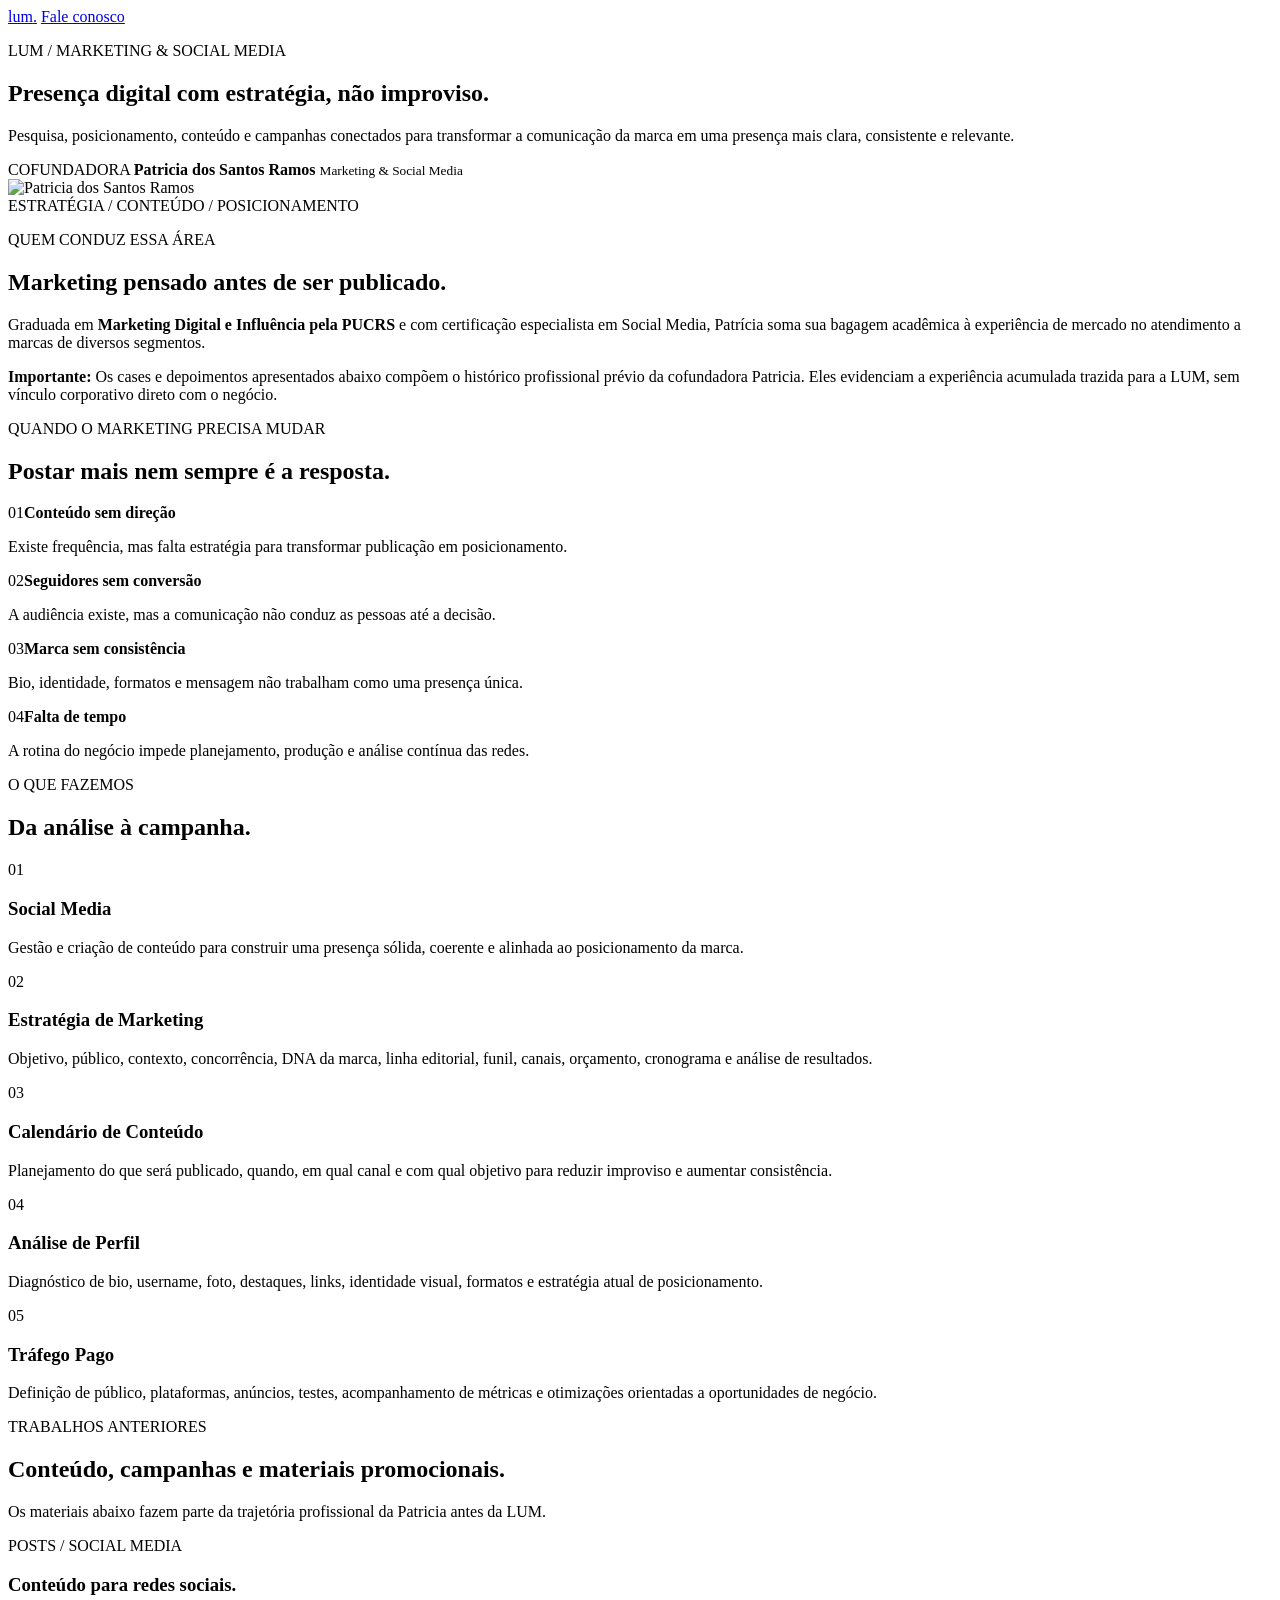
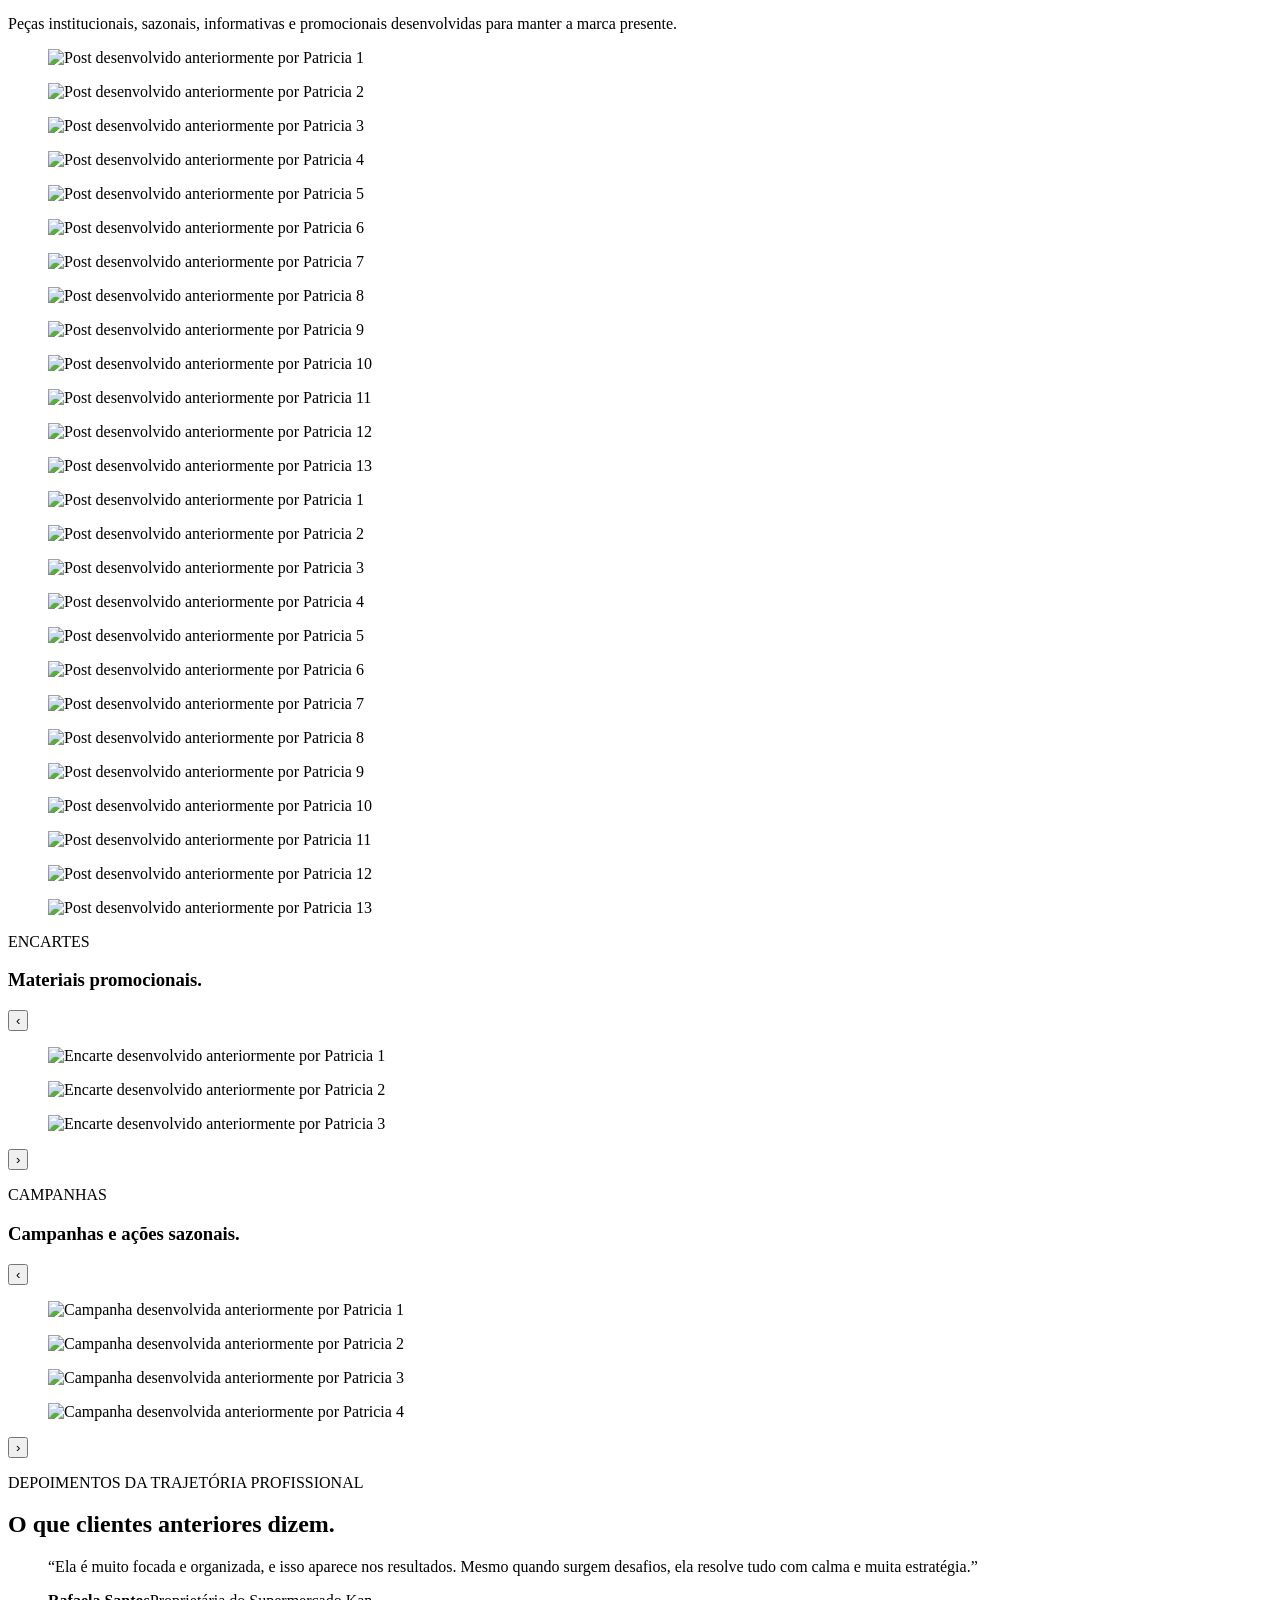
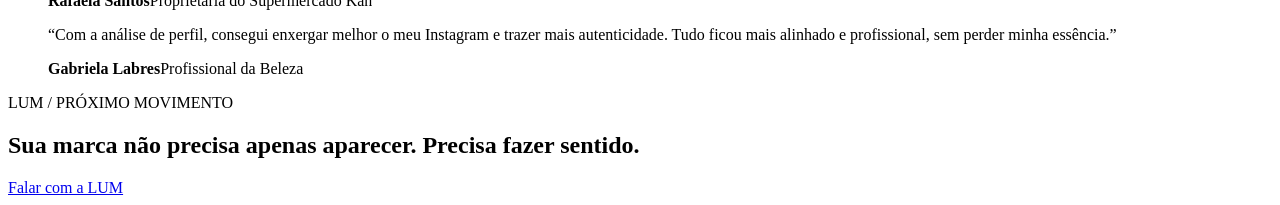
==== marketing.html @ c11dea14 "Add files via upload" ====
<!DOCTYPE html>
<html lang="pt-BR">
<head>
  <meta charset="UTF-8">
  <meta name="viewport" content="width=device-width,initial-scale=1">
  <meta name="description" content="Marketing, Social Media e experiência profissional de Patricia dos Santos Ramos, cofundadora da LUM.">
  <title>LUM — Marketing & Social Media</title>
  <link rel="preconnect" href="https://fonts.googleapis.com">
  <link rel="preconnect" href="https://fonts.gstatic.com" crossorigin>
  <link href="https://fonts.googleapis.com/css2?family=Inter:wght@400;500;600;700;800;900&display=swap" rel="stylesheet">
  <link rel="stylesheet" href="css/style.css">
</head>
<body class="marketing-page">
<header class="site-header">
  <div class="container nav-wrap">
    <a class="brand" href="index.html" aria-label="LUM — Página inicial"><span class="brand-word">lum<span>.</span></span></a>
    
    <a class="btn btn-primary" href="index.html#contato">Fale conosco</a>
  </div>
</header>

<main>
<section class="mkt-hero">
  <div class="container mkt-hero-grid">
    <div class="mkt-hero-copy">
      <p class="eyebrow">LUM / MARKETING & SOCIAL MEDIA</p>
      <h1>Presença digital com <strong>estratégia</strong>, não improviso.</h1>
      <p>Pesquisa, posicionamento, conteúdo e campanhas conectados para transformar a comunicação da marca em uma presença mais clara, consistente e relevante.</p>
      <div class="mkt-person">
        <span>COFUNDADORA</span>
        <strong>Patricia dos Santos Ramos</strong>
        <small>Marketing & Social Media</small>
      </div>
    </div>
    <div class="mkt-hero-photo">
      <img src="assets/team/patricia-profile.jpg" alt="Patricia dos Santos Ramos" loading="eager" fetchpriority="high">
      <div class="mkt-photo-note">ESTRATÉGIA / CONTEÚDO / POSICIONAMENTO</div>
    </div>
  </div>
</section>

<section class="mkt-intro" id="experiencia">
  <div class="container mkt-intro-grid">
    <div>
      <p class="eyebrow">QUEM CONDUZ ESSA ÁREA</p>
      <h2>Marketing pensado antes de ser publicado.</h2>
    </div>
    <div class="mkt-intro-text">
      <p>Graduada em <strong>Marketing Digital e Influência pela PUCRS</strong> e com certificação especialista em Social Media, Patrícia soma sua bagagem acadêmica à experiência de mercado no atendimento a marcas de diversos segmentos.</p>
      <p class="history-note"><strong>Importante:</strong> Os cases e depoimentos apresentados abaixo compõem o histórico profissional prévio da cofundadora Patricia. Eles evidenciam a experiência acumulada trazida para a LUM, sem vínculo corporativo direto com o negócio.</p>
    </div>
  </div>
</section>

<section class="mkt-problems">
  <div class="container">
    <p class="eyebrow">QUANDO O MARKETING PRECISA MUDAR</p>
    <h2>Postar mais nem sempre é a resposta.</h2>
    <div class="problem-grid">
      <article><span>01</span><strong>Conteúdo sem direção</strong><p>Existe frequência, mas falta estratégia para transformar publicação em posicionamento.</p></article>
      <article><span>02</span><strong>Seguidores sem conversão</strong><p>A audiência existe, mas a comunicação não conduz as pessoas até a decisão.</p></article>
      <article><span>03</span><strong>Marca sem consistência</strong><p>Bio, identidade, formatos e mensagem não trabalham como uma presença única.</p></article>
      <article><span>04</span><strong>Falta de tempo</strong><p>A rotina do negócio impede planejamento, produção e análise contínua das redes.</p></article>
    </div>
  </div>
</section>

<section class="mkt-services" id="servicos-marketing">
  <div class="container">
    <div class="mkt-section-title">
      <p class="eyebrow">O QUE FAZEMOS</p>
      <h2>Da análise à campanha.</h2>
    </div>
    <div class="mkt-service-list">
      <article><span>01</span><h3>Social Media</h3><p>Gestão e criação de conteúdo para construir uma presença sólida, coerente e alinhada ao posicionamento da marca.</p></article>
      <article><span>02</span><h3>Estratégia de Marketing</h3><p>Objetivo, público, contexto, concorrência, DNA da marca, linha editorial, funil, canais, orçamento, cronograma e análise de resultados.</p></article>
      <article><span>03</span><h3>Calendário de Conteúdo</h3><p>Planejamento do que será publicado, quando, em qual canal e com qual objetivo para reduzir improviso e aumentar consistência.</p></article>
      <article><span>04</span><h3>Análise de Perfil</h3><p>Diagnóstico de bio, username, foto, destaques, links, identidade visual, formatos e estratégia atual de posicionamento.</p></article>
      <article><span>05</span><h3>Tráfego Pago</h3><p>Definição de público, plataformas, anúncios, testes, acompanhamento de métricas e otimizações orientadas a oportunidades de negócio.</p></article>
    </div>
  </div>
</section>




<section class="mkt-work mkt-work-repaired" id="projetos">
  <div class="container">
    <div class="mkt-section-title">
      <p class="eyebrow">TRABALHOS ANTERIORES</p>
      <h2>Conteúdo, campanhas e materiais promocionais.</h2>
      <p class="mkt-work-note">Os materiais abaixo fazem parte da trajetória profissional da Patricia antes da LUM.</p>
    </div>

    <div class="portfolio-showcase">
      <div class="portfolio-showcase-copy repaired-copy">
        <div>
          <p class="eyebrow">POSTS / SOCIAL MEDIA</p>
          <h3>Conteúdo para redes sociais.</h3>
        </div>
        <p>Peças institucionais, sazonais, informativas e promocionais desenvolvidas para manter a marca presente.</p>
      </div>
      <div class="auto-marquee">
        <div class="auto-marquee-track">
          <figure class="portfolio-slide post-slide"><img src="assets/portfolio-patricia/post-01.jpeg" alt="Post desenvolvido anteriormente por Patricia 1" loading="eager" decoding="async"></figure>
<figure class="portfolio-slide post-slide"><img src="assets/portfolio-patricia/post-02.jpeg" alt="Post desenvolvido anteriormente por Patricia 2" loading="eager" decoding="async"></figure>
<figure class="portfolio-slide post-slide"><img src="assets/portfolio-patricia/post-03.jpeg" alt="Post desenvolvido anteriormente por Patricia 3" loading="eager" decoding="async"></figure>
<figure class="portfolio-slide post-slide"><img src="assets/portfolio-patricia/post-04.jpeg" alt="Post desenvolvido anteriormente por Patricia 4" loading="eager" decoding="async"></figure>
<figure class="portfolio-slide post-slide"><img src="assets/portfolio-patricia/post-05.jpeg" alt="Post desenvolvido anteriormente por Patricia 5" loading="eager" decoding="async"></figure>
<figure class="portfolio-slide post-slide"><img src="assets/portfolio-patricia/post-06.jpeg" alt="Post desenvolvido anteriormente por Patricia 6" loading="eager" decoding="async"></figure>
<figure class="portfolio-slide post-slide"><img src="assets/portfolio-patricia/post-07.jpeg" alt="Post desenvolvido anteriormente por Patricia 7" loading="eager" decoding="async"></figure>
<figure class="portfolio-slide post-slide"><img src="assets/portfolio-patricia/post-08.jpeg" alt="Post desenvolvido anteriormente por Patricia 8" loading="eager" decoding="async"></figure>
<figure class="portfolio-slide post-slide"><img src="assets/portfolio-patricia/post-09.jpeg" alt="Post desenvolvido anteriormente por Patricia 9" loading="eager" decoding="async"></figure>
<figure class="portfolio-slide post-slide"><img src="assets/portfolio-patricia/post-10.jpeg" alt="Post desenvolvido anteriormente por Patricia 10" loading="eager" decoding="async"></figure>
<figure class="portfolio-slide post-slide"><img src="assets/portfolio-patricia/post-11.jpeg" alt="Post desenvolvido anteriormente por Patricia 11" loading="eager" decoding="async"></figure>
<figure class="portfolio-slide post-slide"><img src="assets/portfolio-patricia/post-12.jpeg" alt="Post desenvolvido anteriormente por Patricia 12" loading="eager" decoding="async"></figure>
<figure class="portfolio-slide post-slide"><img src="assets/portfolio-patricia/post-13.jpeg" alt="Post desenvolvido anteriormente por Patricia 13" loading="eager" decoding="async"></figure>
          <figure class="portfolio-slide post-slide"><img src="assets/portfolio-patricia/post-01.jpeg" alt="Post desenvolvido anteriormente por Patricia 1" loading="eager" decoding="async"></figure>
<figure class="portfolio-slide post-slide"><img src="assets/portfolio-patricia/post-02.jpeg" alt="Post desenvolvido anteriormente por Patricia 2" loading="eager" decoding="async"></figure>
<figure class="portfolio-slide post-slide"><img src="assets/portfolio-patricia/post-03.jpeg" alt="Post desenvolvido anteriormente por Patricia 3" loading="eager" decoding="async"></figure>
<figure class="portfolio-slide post-slide"><img src="assets/portfolio-patricia/post-04.jpeg" alt="Post desenvolvido anteriormente por Patricia 4" loading="eager" decoding="async"></figure>
<figure class="portfolio-slide post-slide"><img src="assets/portfolio-patricia/post-05.jpeg" alt="Post desenvolvido anteriormente por Patricia 5" loading="eager" decoding="async"></figure>
<figure class="portfolio-slide post-slide"><img src="assets/portfolio-patricia/post-06.jpeg" alt="Post desenvolvido anteriormente por Patricia 6" loading="eager" decoding="async"></figure>
<figure class="portfolio-slide post-slide"><img src="assets/portfolio-patricia/post-07.jpeg" alt="Post desenvolvido anteriormente por Patricia 7" loading="eager" decoding="async"></figure>
<figure class="portfolio-slide post-slide"><img src="assets/portfolio-patricia/post-08.jpeg" alt="Post desenvolvido anteriormente por Patricia 8" loading="eager" decoding="async"></figure>
<figure class="portfolio-slide post-slide"><img src="assets/portfolio-patricia/post-09.jpeg" alt="Post desenvolvido anteriormente por Patricia 9" loading="eager" decoding="async"></figure>
<figure class="portfolio-slide post-slide"><img src="assets/portfolio-patricia/post-10.jpeg" alt="Post desenvolvido anteriormente por Patricia 10" loading="eager" decoding="async"></figure>
<figure class="portfolio-slide post-slide"><img src="assets/portfolio-patricia/post-11.jpeg" alt="Post desenvolvido anteriormente por Patricia 11" loading="eager" decoding="async"></figure>
<figure class="portfolio-slide post-slide"><img src="assets/portfolio-patricia/post-12.jpeg" alt="Post desenvolvido anteriormente por Patricia 12" loading="eager" decoding="async"></figure>
<figure class="portfolio-slide post-slide"><img src="assets/portfolio-patricia/post-13.jpeg" alt="Post desenvolvido anteriormente por Patricia 13" loading="eager" decoding="async"></figure>
        </div>
      </div>
    </div>

    <div class="portfolio-showcase">
      <div class="portfolio-showcase-copy repaired-copy">
        <div>
          <p class="eyebrow">ENCARTES</p>
          <h3>Materiais promocionais.</h3>
        </div>
        
      </div>
      <div class="portfolio-gallery repaired-gallery" data-gallery data-autoplay="5200">
        <button class="gallery-arrow gallery-prev" aria-label="Encarte anterior">‹</button>
        <div class="gallery-viewport"><div class="gallery-track"><figure class="portfolio-slide encarte-slide"><img src="assets/portfolio-patricia/encarte-01.jpeg" alt="Encarte desenvolvido anteriormente por Patricia 1" loading="lazy"></figure>
<figure class="portfolio-slide encarte-slide"><img src="assets/portfolio-patricia/encarte-02.jpeg" alt="Encarte desenvolvido anteriormente por Patricia 2" loading="lazy"></figure>
<figure class="portfolio-slide encarte-slide"><img src="assets/portfolio-patricia/encarte-03.jpeg" alt="Encarte desenvolvido anteriormente por Patricia 3" loading="lazy"></figure></div></div>
        <button class="gallery-arrow gallery-next" aria-label="Próximo encarte">›</button>
        <div class="gallery-dots" aria-hidden="true"></div>
      </div>
    </div>

    <div class="portfolio-showcase">
      <div class="portfolio-showcase-copy repaired-copy">
        <div>
          <p class="eyebrow">CAMPANHAS</p>
          <h3>Campanhas e ações sazonais.</h3>
        </div>
        
      </div>
      <div class="portfolio-gallery repaired-gallery" data-gallery data-autoplay="4700">
        <button class="gallery-arrow gallery-prev" aria-label="Campanha anterior">‹</button>
        <div class="gallery-viewport"><div class="gallery-track"><figure class="portfolio-slide campaign-slide"><img src="assets/portfolio-patricia/campanha-01.jpeg" alt="Campanha desenvolvida anteriormente por Patricia 1" loading="lazy"></figure>
<figure class="portfolio-slide campaign-slide"><img src="assets/portfolio-patricia/campanha-02.jpeg" alt="Campanha desenvolvida anteriormente por Patricia 2" loading="lazy"></figure>
<figure class="portfolio-slide campaign-slide"><img src="assets/portfolio-patricia/campanha-03.jpeg" alt="Campanha desenvolvida anteriormente por Patricia 3" loading="lazy"></figure>
<figure class="portfolio-slide campaign-slide"><img src="assets/portfolio-patricia/campanha-04.jpeg" alt="Campanha desenvolvida anteriormente por Patricia 4" loading="lazy"></figure></div></div>
        <button class="gallery-arrow gallery-next" aria-label="Próxima campanha">›</button>
        <div class="gallery-dots" aria-hidden="true"></div>
      </div>
    </div>
  </div>
</section>


<section class="mkt-testimonials">
  <div class="container">
    <p class="eyebrow">DEPOIMENTOS DA TRAJETÓRIA PROFISSIONAL</p>
    <h2>O que clientes anteriores dizem.</h2>
    <div class="testimonial-grid">
      <blockquote>
        <p>“Ela é muito focada e organizada, e isso aparece nos resultados. Mesmo quando surgem desafios, ela resolve tudo com calma e muita estratégia.”</p>
        <footer><strong>Rafaela Santos</strong><span>Proprietária do Supermercado Kan</span></footer>
      </blockquote>
      <blockquote>
        <p>“Com a análise de perfil, consegui enxergar melhor o meu Instagram e trazer mais autenticidade. Tudo ficou mais alinhado e profissional, sem perder minha essência.”</p>
        <footer><strong>Gabriela Labres</strong><span>Profissional da Beleza</span></footer>
      </blockquote>
    </div>
  </div>
</section>

<section class="mkt-cta">
  <div class="container">
    <p class="eyebrow">LUM / PRÓXIMO MOVIMENTO</p>
    <h2>Sua marca não precisa apenas aparecer. Precisa fazer sentido.</h2>
    <a class="btn btn-primary" href="index.html#contato">Falar com a LUM</a>
  </div>
</section>
</main>
  <script src="js/main.js"></script>
</body>
</html>
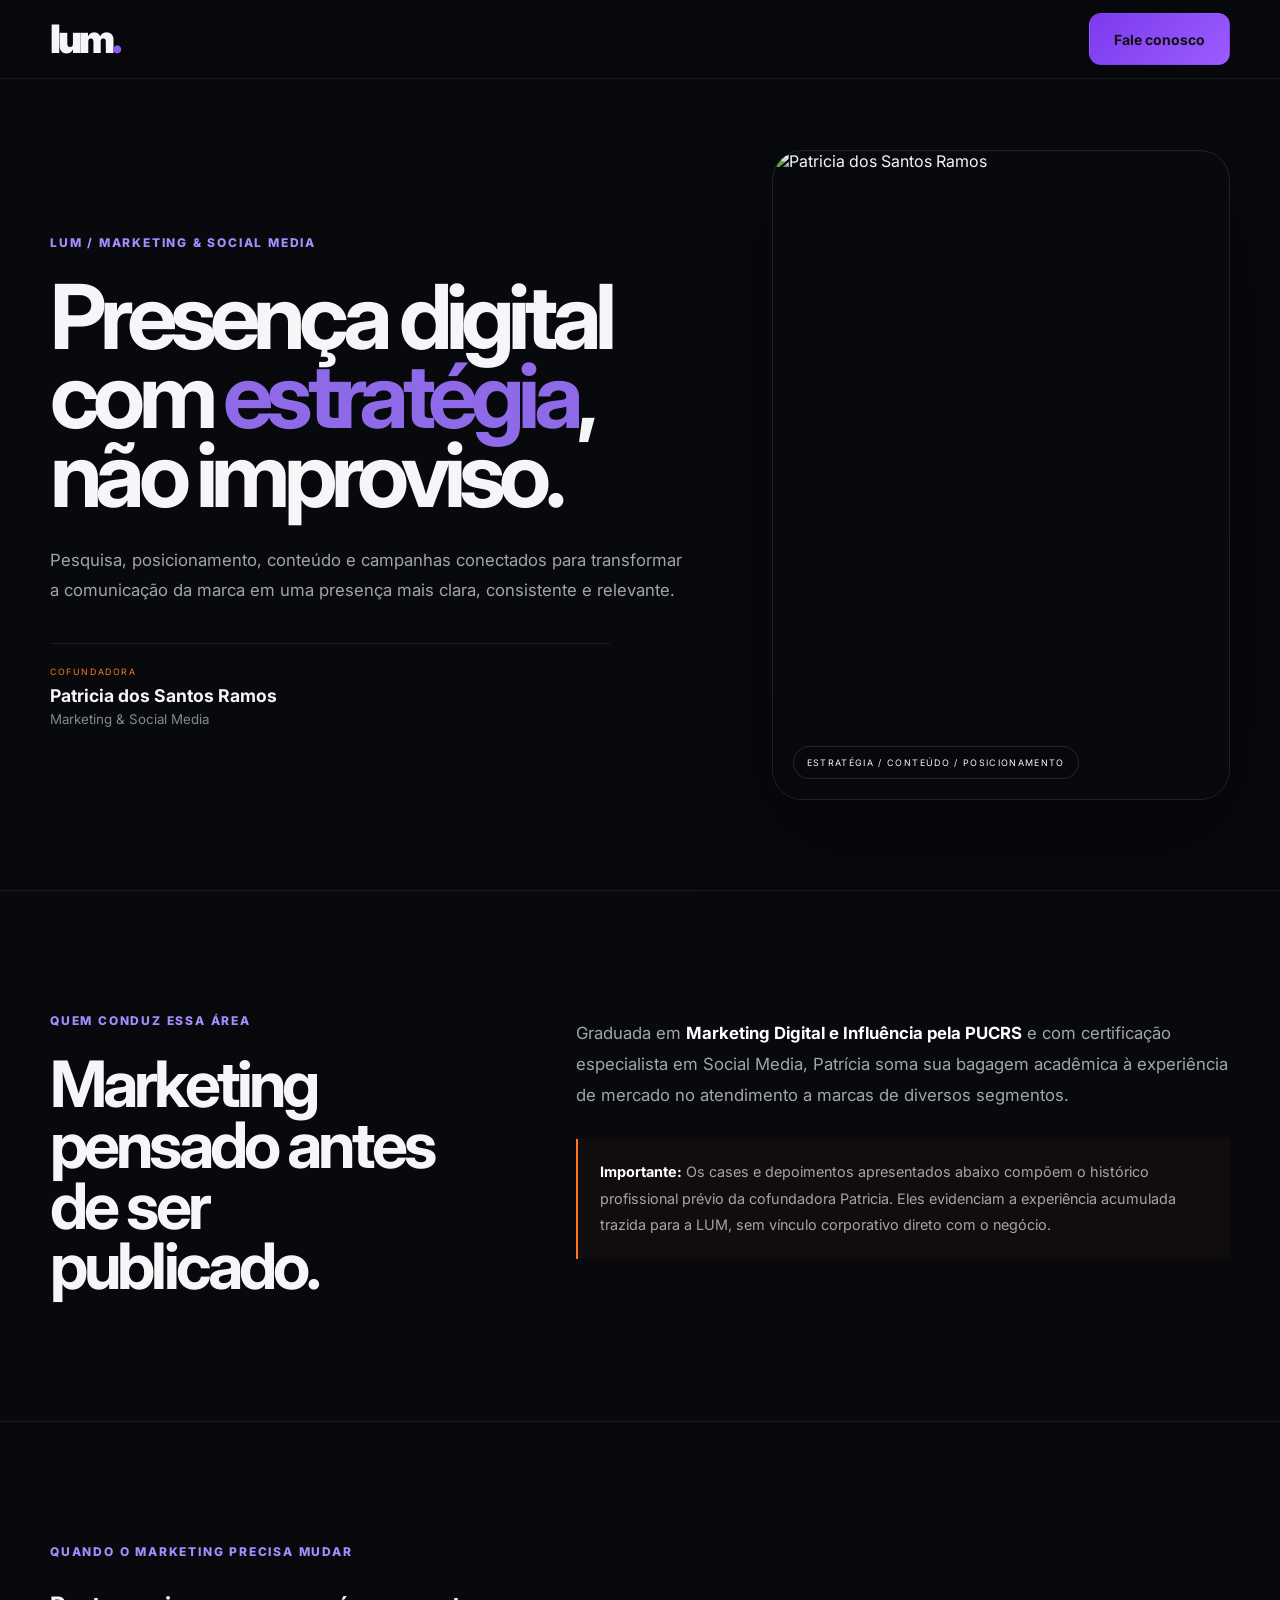
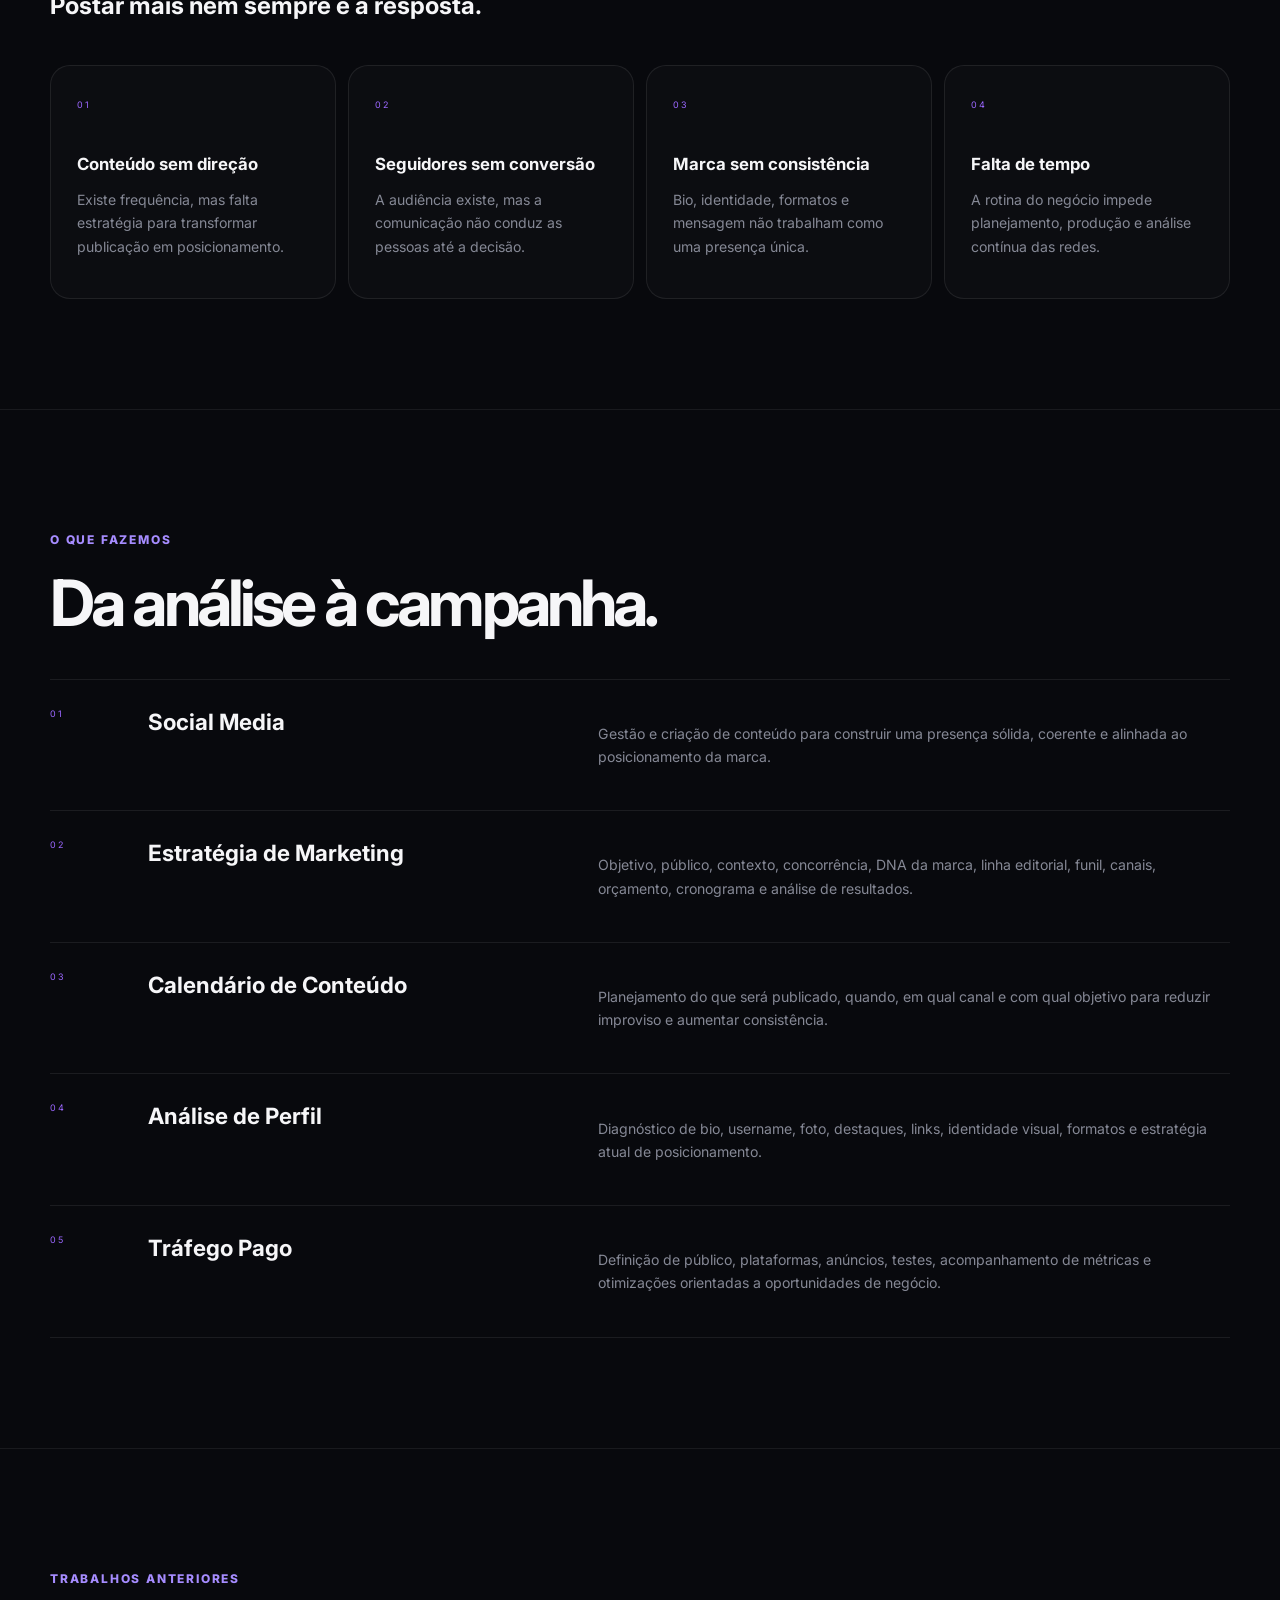
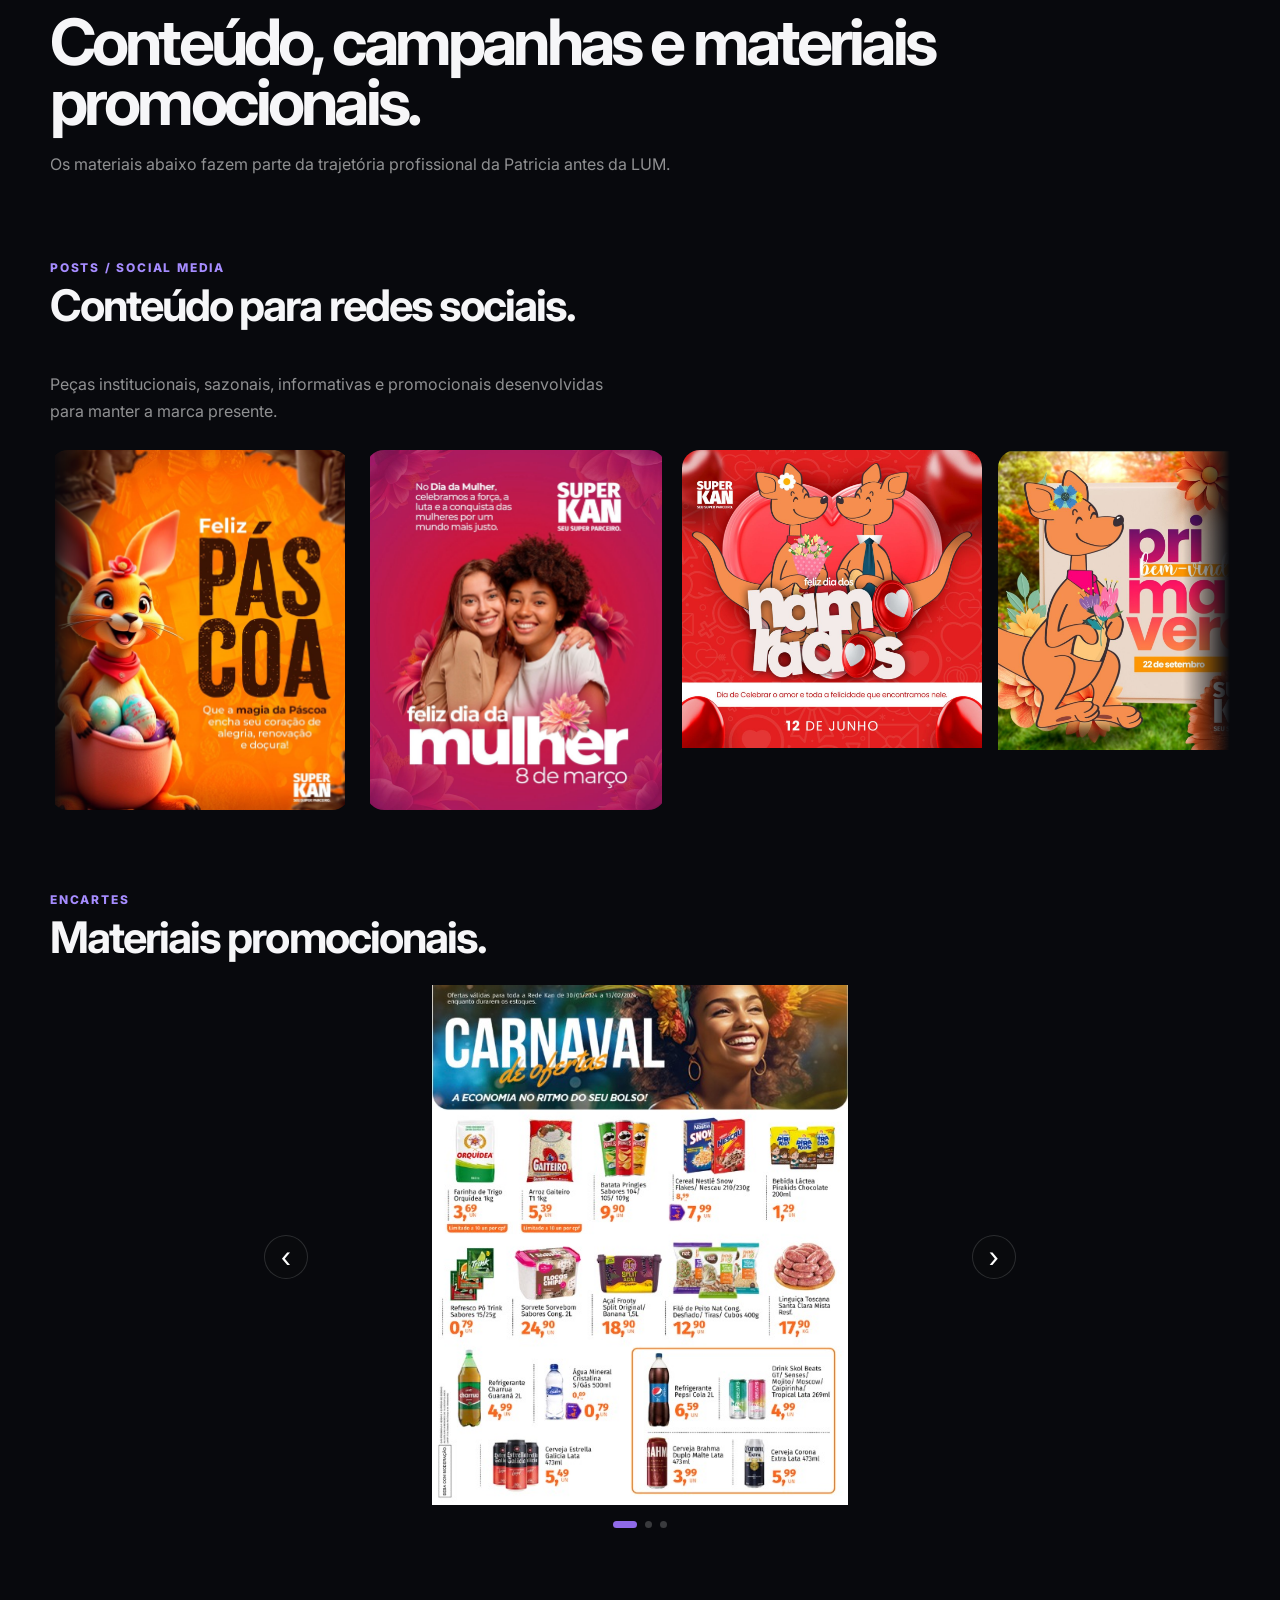
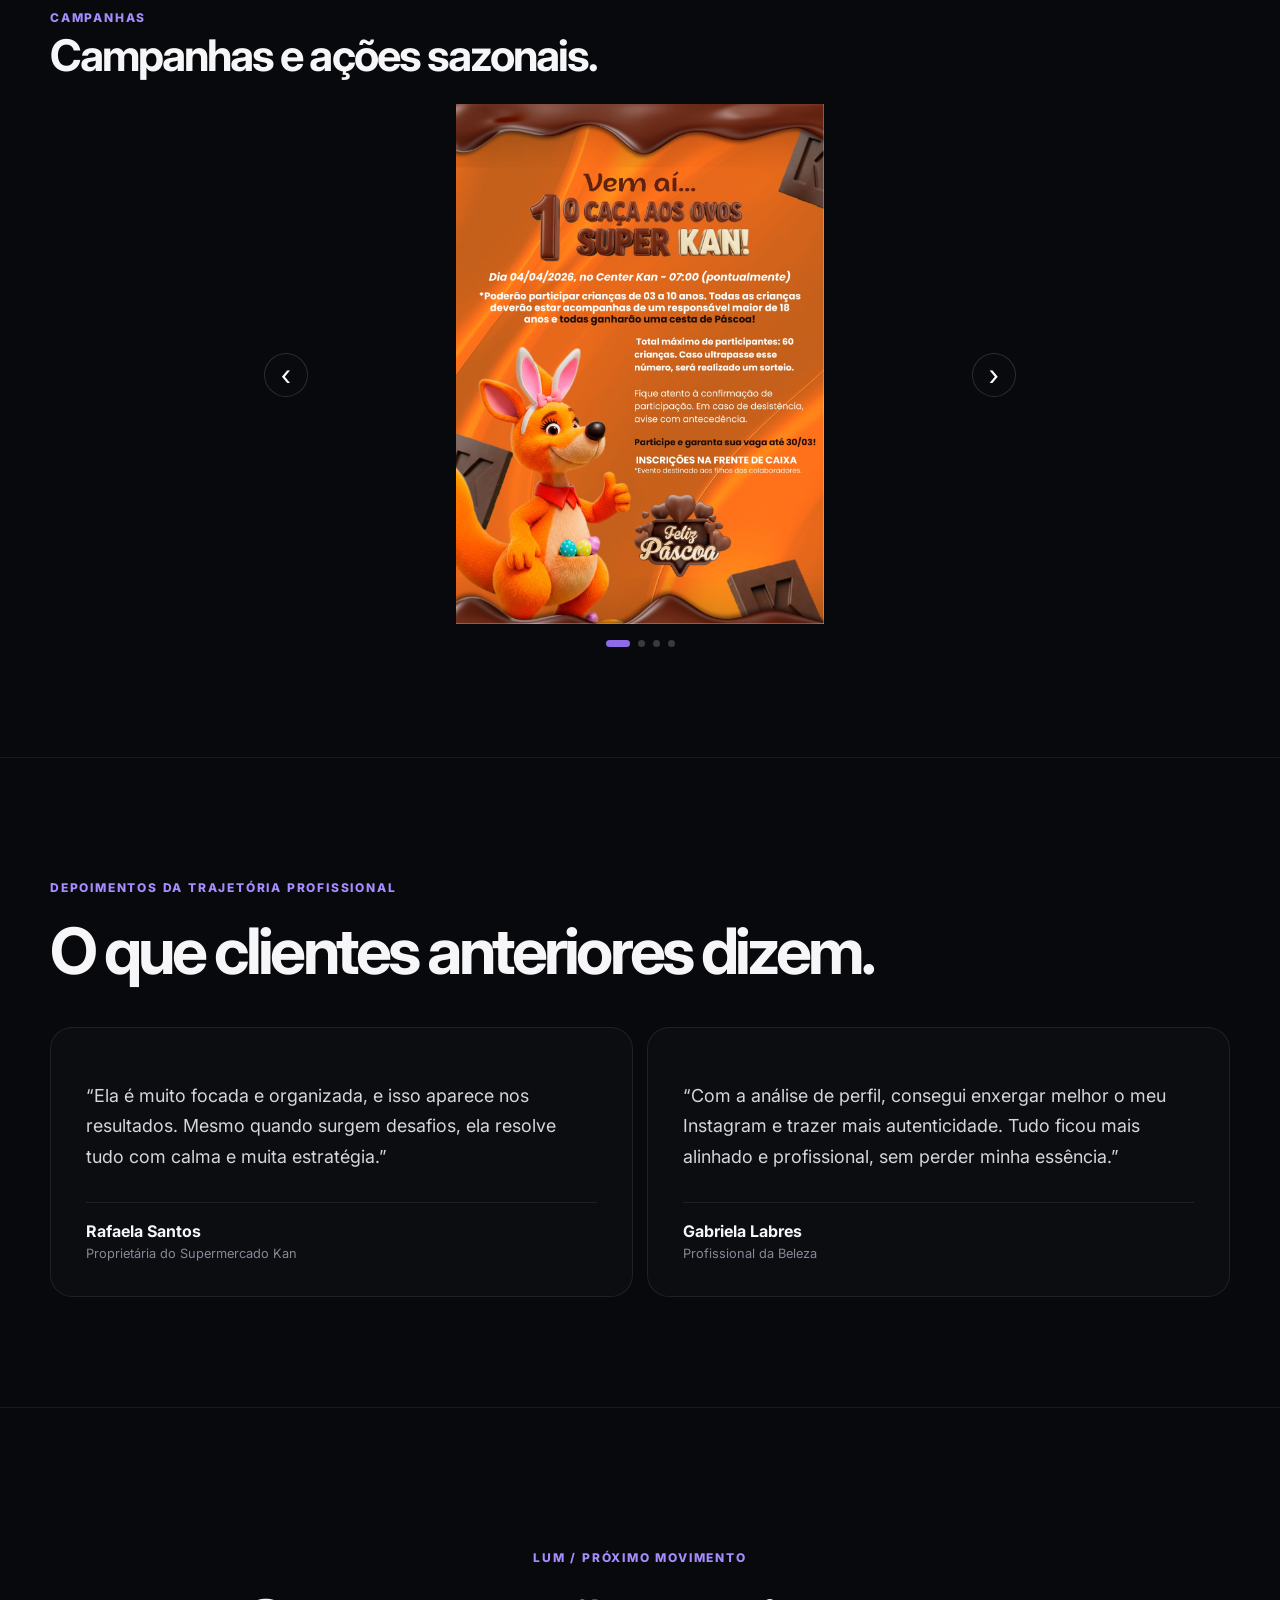
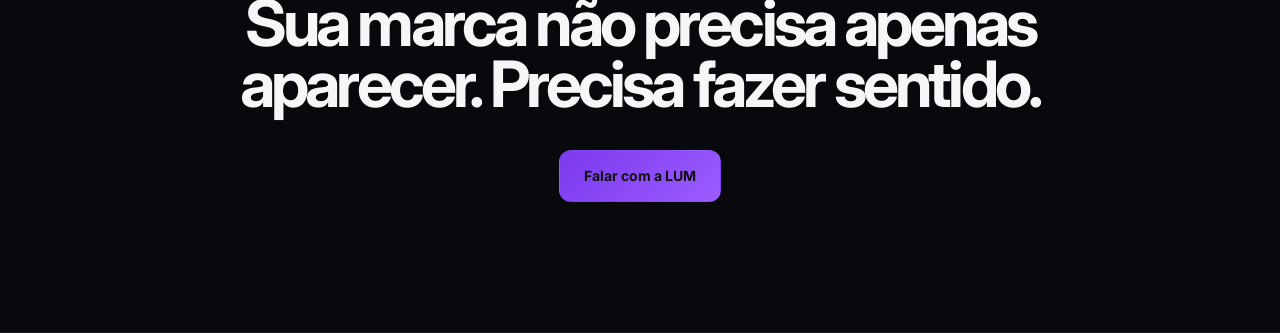
==== commit 9a4b2596: "Add files via upload" ====
--- a/marketing.html
+++ b/marketing.html
@@ -33,7 +33,7 @@
       </div>
     </div>
     <div class="mkt-hero-photo">
-      <img src="assets/team/patricia-profile.jpg" alt="Patricia dos Santos Ramos" loading="eager" fetchpriority="high">
+      <img src="assets/team/patricia-marketing.jpeg" alt="Patricia dos Santos Ramos" loading="eager" fetchpriority="high">
       <div class="mkt-photo-note">ESTRATÉGIA / CONTEÚDO / POSICIONAMENTO</div>
     </div>
   </div>
--- a/css/style.css
+++ b/css/style.css
@@ -0,0 +1,2898 @@
+:root {
+  --bg: #09090d;
+  --bg-soft: #111018;
+  --panel: #15131d;
+  --purple: #7148ff;
+  --purple-2: #a68cff;
+  --purple-dark: #2a174f;
+  --orange: #ff6a00;
+  --orange-2: #ff944d;
+  --white: #f7f7fb;
+  --muted: #a8a8b5;
+  --line: rgba(255,255,255,.09);
+  --metal: #b7b7c2;
+  --radius: 22px;
+  --shadow: 0 24px 70px rgba(0,0,0,.35);
+}
+
+* { box-sizing: border-box; }
+html { scroll-behavior: smooth; }
+body {
+  margin: 0;
+  font-family: 'Inter', sans-serif;
+  background: var(--bg);
+  color: var(--white);
+  overflow-x: hidden;
+}
+a { color: inherit; text-decoration: none; }
+button { font: inherit; }
+.container { width: min(1180px, calc(100% - 40px)); margin: 0 auto; }
+.noise { position: fixed; inset: 0; pointer-events: none; opacity: .025; z-index: 999; background-image: url("data:image/svg+xml,%3Csvg viewBox='0 0 180 180' xmlns='http://www.w3.org/2000/svg'%3E%3Cfilter id='n'%3E%3CfeTurbulence type='fractalNoise' baseFrequency='.8' numOctaves='3' stitchTiles='stitch'/%3E%3C/filter%3E%3Crect width='100%25' height='100%25' filter='url(%23n)' opacity='.7'/%3E%3C/svg%3E"); }
+
+.site-header { position: fixed; top: 0; left: 0; width: 100%; z-index: 100; background: rgba(9,9,13,.72); backdrop-filter: blur(18px); border-bottom: 1px solid rgba(255,255,255,.06); }
+.nav-wrap { min-height: 78px; display: flex; align-items: center; justify-content: space-between; gap: 28px; }
+.brand { display: inline-flex; align-items: center; gap: 10px; }
+.brand-mark { width: 38px; height: 38px; display: grid; place-items: center; border-radius: 10px; font: 700 20px 'Space Grotesk'; background: linear-gradient(145deg, #a792ff, #6a3dff 45%, #2a174f); box-shadow: inset 0 1px 0 rgba(255,255,255,.35), 0 0 25px rgba(113,72,255,.28); transform: skew(-7deg); }
+.brand-text { font: 700 19px 'Space Grotesk'; letter-spacing: .08em; }
+.brand-text span { color: var(--orange); }
+.main-nav { display: flex; gap: 28px; margin-left: auto; }
+.main-nav a { color: #d0d0d7; font-size: 14px; transition: .25s; }
+.main-nav a:hover { color: white; }
+.btn { min-height: 52px; padding: 0 24px; display: inline-flex; align-items: center; justify-content: center; gap: 8px; border: 1px solid transparent; border-radius: 12px; font-weight: 700; font-size: 14px; transition: .25s ease; cursor: pointer; }
+.btn-small { min-height: 42px; padding: 0 18px; }
+.btn-primary { background: linear-gradient(135deg, var(--orange), #ff8f3d); color: #111; box-shadow: 0 12px 35px rgba(255,106,0,.22); }
+.btn-primary:hover { transform: translateY(-2px); box-shadow: 0 16px 40px rgba(255,106,0,.32); }
+.btn-ghost { background: rgba(255,255,255,.04); border-color: rgba(255,255,255,.12); color: white; }
+.btn-ghost:hover { background: rgba(255,255,255,.08); }
+.menu-toggle { display:none; background:none; border:0; padding:5px; }
+.menu-toggle span { display:block; width:26px; height:2px; background:#fff; margin:5px 0; }
+
+.hero { min-height: 820px; padding: 165px 0 0; position: relative; overflow: hidden; display:flex; flex-direction:column; }
+.hero-grid, .cta-grid { position:absolute; inset:0; background-image: linear-gradient(rgba(255,255,255,.03) 1px, transparent 1px), linear-gradient(90deg, rgba(255,255,255,.03) 1px, transparent 1px); background-size: 54px 54px; mask-image: linear-gradient(to bottom, black, transparent 85%); }
+.hero:before { content:""; position:absolute; width:70%; height:1px; top:110px; left:15%; background: linear-gradient(90deg, transparent, rgba(166,140,255,.5), transparent); }
+.hero-glow { position:absolute; border-radius:50%; filter: blur(90px); pointer-events:none; }
+.glow-one { width:420px; height:420px; background:rgba(113,72,255,.18); top:150px; right:5%; }
+.glow-two { width:340px; height:340px; background:rgba(255,106,0,.08); bottom:80px; left:-80px; }
+.hero-content { flex:1; display:grid; grid-template-columns: 1.05fr .95fr; align-items:center; gap:70px; position:relative; z-index:2; }
+.eyebrow, .section-kicker { display:inline-flex; align-items:center; gap:10px; color: var(--purple-2); font-size:12px; font-weight:800; text-transform:uppercase; letter-spacing:.15em; }
+.eyebrow span { width:28px; height:1px; background: var(--orange); box-shadow: 0 0 12px var(--orange); }
+.hero h1, .section-heading h2, .cta-inner h2 { font-family:'Space Grotesk'; margin:22px 0 20px; line-height:.98; letter-spacing:-.045em; }
+.hero h1 { font-size: clamp(52px, 6vw, 88px); max-width:750px; }
+.hero h1 strong { font-weight:700; color:transparent; -webkit-text-stroke:1px rgba(255,255,255,.75); text-shadow: 0 0 28px rgba(113,72,255,.12); }
+.hero-copy > p { max-width:670px; color:#b6b6c2; font-size:18px; line-height:1.7; }
+.hero-actions { display:flex; gap:12px; margin:34px 0; }
+.hero-proof { display:flex; gap:34px; padding-top:30px; border-top:1px solid var(--line); }
+.hero-proof div { display:flex; flex-direction:column; gap:5px; }
+.hero-proof b { font:700 17px 'Space Grotesk'; color:#fff; }
+.hero-proof span { font-size:12px; color:#7f7f8e; }
+
+.hero-visual { position:relative; min-height:500px; }
+.browser-card { position:absolute; width:540px; max-width:90%; right:0; top:35px; border:1px solid rgba(255,255,255,.12); border-radius:18px; overflow:hidden; background:linear-gradient(150deg,#17141f,#0f0e14); box-shadow: var(--shadow), 0 0 70px rgba(113,72,255,.12); transform: perspective(1200px) rotateY(-8deg) rotateX(3deg); }
+.browser-top { height:40px; padding:0 15px; display:flex; align-items:center; gap:7px; border-bottom:1px solid rgba(255,255,255,.08); background:#121118; }
+.browser-top span { width:8px; height:8px; border-radius:50%; background:#444; }
+.browser-top span:first-child { background:var(--orange); }
+.browser-top span:nth-child(2) { background:#7b54ff; }
+.browser-body { min-height:330px; display:flex; background:radial-gradient(circle at 70% 20%,rgba(113,72,255,.2),transparent 35%), #0e0d13; }
+.mini-sidebar { width:60px; border-right:1px solid rgba(255,255,255,.06); }
+.mini-content { padding:50px 40px; flex:1; }
+.mini-label { width:70px; height:8px; background:var(--orange); border-radius:20px; margin-bottom:25px; }
+.mini-title { width:85%; height:22px; border-radius:5px; background:#f2f1f6; margin:10px 0; }
+.mini-title.short { width:60%; background:linear-gradient(90deg,#8b68ff,#5330bb); }
+.mini-text { width:72%; height:7px; background:#514f5b; margin:22px 0 0; border-radius:8px; }
+.mini-text.short { width:48%; margin-top:9px; }
+.mini-btn { width:110px; height:32px; border-radius:7px; background:linear-gradient(90deg,var(--orange),var(--orange-2)); margin-top:28px; }
+.mini-cards { display:grid; grid-template-columns:repeat(3,1fr); gap:10px; margin-top:35px; }
+.mini-cards div { height:70px; border:1px solid rgba(255,255,255,.08); background:rgba(255,255,255,.025); border-radius:8px; }
+.phone-card { position:absolute; width:190px; height:390px; right:-18px; bottom:0; border:5px solid #22212a; border-radius:28px; background:#0b0b0f; box-shadow:0 30px 60px rgba(0,0,0,.5), 0 0 30px rgba(255,106,0,.1); transform:rotate(5deg); overflow:hidden; }
+.phone-notch { width:72px; height:17px; background:#23222a; position:absolute; top:5px; left:50%; transform:translateX(-50%); border-radius:10px; z-index:2; }
+.phone-screen { margin:7px; height:calc(100% - 14px); border-radius:19px; padding:65px 20px 20px; background:radial-gradient(circle at 70% 0, rgba(255,106,0,.26),transparent 35%),linear-gradient(180deg,#17111f,#0e0c12); }
+.phone-badge { font-size:9px; color:var(--orange); letter-spacing:.15em; }
+.phone-line { width:82%; height:9px; background:#686372; border-radius:20px; margin-top:15px; }
+.phone-line.big { height:25px; width:90%; background:#f5f4f7; margin-top:25px; }
+.phone-line.small { width:50%; }
+.phone-button { width:100%; height:38px; background:var(--orange); border-radius:9px; margin-top:35px; }
+.floating-chip { position:absolute; padding:9px 12px; border:1px solid rgba(255,255,255,.12); border-radius:10px; background:rgba(18,16,25,.75); backdrop-filter:blur(12px); font-size:10px; font-weight:800; letter-spacing:.12em; color:#d9d6e5; box-shadow:0 12px 30px rgba(0,0,0,.3); }
+.chip-1 { left:0; top:25px; }.chip-2 { left:15px; bottom:105px; color:var(--orange-2); }.chip-3 { right:180px; bottom:10px; color:var(--purple-2); }
+.tech-strip { margin-top:auto; position:relative; z-index:3; border-top:1px solid var(--line); border-bottom:1px solid var(--line); background:rgba(255,255,255,.02); overflow:hidden; }
+.track { min-height:62px; display:flex; align-items:center; justify-content:center; gap:20px; white-space:nowrap; color:#747480; font:700 11px 'Space Grotesk'; letter-spacing:.14em; }
+.track i { width:4px; height:4px; border-radius:50%; background:var(--orange); box-shadow:0 0 8px var(--orange); }
+
+.section { padding:120px 0; }
+.section-heading { max-width:820px; text-align:center; margin:0 auto 60px; }
+.section-heading.left { text-align:left; margin:0; }
+.section-heading h2 { font-size:clamp(38px,4.7vw,64px); }
+.section-heading h2 span { color:var(--purple-2); }
+.section-heading p { max-width:680px; margin:0 auto; color:var(--muted); line-height:1.7; }
+.section-heading.left p { margin:0; }
+
+.service-grid { display:grid; grid-template-columns:repeat(3,1fr); gap:18px; }
+.service-card { position:relative; padding:32px; border-radius:var(--radius); border:1px solid var(--line); background:linear-gradient(160deg,rgba(255,255,255,.04),rgba(255,255,255,.015)); min-height:470px; display:flex; flex-direction:column; overflow:hidden; transition:.3s; }
+.service-card:before { content:""; position:absolute; width:180px; height:180px; top:-100px; right:-80px; border-radius:50%; background:rgba(113,72,255,.16); filter:blur(30px); }
+.service-card.featured { border-color:rgba(255,106,0,.35); box-shadow:inset 0 0 0 1px rgba(255,106,0,.06); }
+.service-card:hover { transform:translateY(-6px); border-color:rgba(166,140,255,.3); }
+.card-number { color:#55535e; font:700 12px 'Space Grotesk'; }
+.service-icon { width:58px; height:58px; margin:32px 0 28px; display:grid; place-items:center; border-radius:16px; background:linear-gradient(145deg,#2a174f,#18141f); border:1px solid rgba(166,140,255,.25); color:var(--purple-2); font-size:24px; }
+.featured .service-icon { color:var(--orange); border-color:rgba(255,106,0,.25); }
+.service-card h3 { font:700 26px 'Space Grotesk'; margin:0 0 14px; }
+.service-card p { color:var(--muted); line-height:1.65; font-size:14px; }
+.service-card ul { padding:0; margin:20px 0 28px; list-style:none; display:grid; gap:10px; }
+.service-card li { font-size:13px; color:#d2d1d8; }
+.service-card li:before { content:"✓"; color:var(--orange); margin-right:9px; }
+.service-card a { margin-top:auto; color:var(--purple-2); font-size:13px; font-weight:700; }
+.service-card a span { margin-left:6px; }
+
+.process-section { background:linear-gradient(180deg,#0c0b10,#111018 55%,#0c0b10); border-top:1px solid var(--line); border-bottom:1px solid var(--line); }
+.process-grid { margin-top:60px; display:grid; grid-template-columns:repeat(5,1fr); border-top:1px solid var(--line); }
+.process-item { padding:34px 26px 10px 0; position:relative; }
+.process-item:before { content:""; width:9px; height:9px; background:var(--purple); border-radius:50%; position:absolute; top:-5px; left:0; box-shadow:0 0 18px var(--purple); }
+.process-item span { color:var(--orange); font:700 11px 'Space Grotesk'; letter-spacing:.12em; }
+.process-item h3 { font:700 18px 'Space Grotesk'; margin:18px 0 10px; }
+.process-item p { color:#8e8d99; font-size:13px; line-height:1.6; }
+
+.projects-grid { display:grid; grid-template-columns:repeat(3,1fr); gap:18px; }
+.project-card { border:1px solid var(--line); border-radius:20px; overflow:hidden; background:#111016; transition:.3s; }
+.project-card:hover { transform:translateY(-5px); }
+.project-preview { height:350px; padding:28px; display:flex; align-items:center; justify-content:center; }
+.project-purple .project-preview { background:radial-gradient(circle at 70% 25%,rgba(166,140,255,.5),transparent 32%),linear-gradient(150deg,#4d32a5,#1c123e); }
+.project-orange .project-preview { background:radial-gradient(circle at 75% 20%,rgba(255,200,140,.28),transparent 35%),linear-gradient(150deg,#ff7a11,#742b00); }
+.project-dark .project-preview { background:radial-gradient(circle at 70% 20%,rgba(113,72,255,.25),transparent 30%),linear-gradient(150deg,#202129,#08090d); }
+.project-ui { width:84%; min-height:230px; border-radius:14px; border:1px solid rgba(255,255,255,.18); background:rgba(9,9,13,.52); backdrop-filter:blur(12px); padding:30px; box-shadow:0 24px 50px rgba(0,0,0,.25); }
+.project-ui span { display:block; width:24px; height:3px; background:var(--orange); }
+.project-ui h4 { font:700 34px 'Space Grotesk'; letter-spacing:.08em; margin:55px 0 8px; }
+.project-ui p { color:#b7b5c0; font-size:12px; }
+.project-ui button { border:0; margin-top:18px; border-radius:7px; padding:10px 14px; background:#fff; color:#111; font-weight:700; font-size:10px; }
+.project-info { display:flex; justify-content:space-between; align-items:end; padding:22px 24px 25px; }
+.project-info span { color:#777582; text-transform:uppercase; font-size:9px; letter-spacing:.12em; }
+.project-info h3 { margin:6px 0 0; font:600 18px 'Space Grotesk'; }
+.project-info b { color:#55535d; font-size:11px; }
+
+.extras-section { background:#0d0c11; }
+.extra-layout { display:grid; grid-template-columns:.9fr 1.1fr; gap:90px; align-items:start; }
+.extras-list { border-top:1px solid var(--line); }
+.extra-item { display:grid; grid-template-columns:50px 1fr 30px; gap:20px; align-items:center; padding:27px 0; border-bottom:1px solid var(--line); transition:.25s; }
+.extra-item:hover { padding-left:10px; }
+.extra-item > span { font:700 10px 'Space Grotesk'; color:var(--orange); }
+.extra-item h3 { margin:0 0 6px; font:600 21px 'Space Grotesk'; }
+.extra-item p { margin:0; color:#85838e; font-size:13px; }
+.extra-item b { color:var(--purple-2); }
+
+.faq-section { border-top:1px solid var(--line); }
+.faq-layout { display:grid; grid-template-columns:.8fr 1.2fr; gap:90px; align-items:start; }
+.faq-item { border-bottom:1px solid var(--line); }
+.faq-item button { width:100%; padding:22px 0; display:flex; justify-content:space-between; gap:20px; background:none; border:0; color:#ecebf0; text-align:left; cursor:pointer; }
+.faq-item button span { font-weight:600; }
+.faq-item button b { color:var(--orange); font-size:20px; transition:.25s; }
+.faq-answer { max-height:0; overflow:hidden; transition:max-height .3s ease; }
+.faq-answer p { margin:0; padding:0 45px 22px 0; color:#888793; font-size:13px; line-height:1.7; }
+.faq-item.open .faq-answer { max-height:160px; }
+.faq-item.open button b { transform:rotate(45deg); }
+
+.cta-section { position:relative; padding:120px 0; overflow:hidden; background:linear-gradient(135deg,#6d42ff 0%,#4b27ad 55%,#26134d 100%); }
+.cta-section:before { content:""; position:absolute; width:400px; height:400px; right:-100px; top:-150px; border-radius:50%; background:rgba(255,106,0,.26); filter:blur(70px); }
+.cta-grid { opacity:.35; mask-image:none; }
+.cta-inner { position:relative; z-index:2; text-align:center; }
+.section-kicker.light { color:#e8deff; }
+.cta-inner h2 { font-size:clamp(42px,5vw,70px); }
+.cta-inner h2 span { color:#ffb37c; }
+.cta-inner p { color:#d9d2ea; max-width:610px; margin:0 auto 32px; }
+.cta-actions { display:flex; justify-content:center; gap:12px; flex-wrap:wrap; }
+.btn-light { background:#fff; color:#17121f; }
+.btn-outline-light { border-color:rgba(255,255,255,.35); color:#fff; background:rgba(255,255,255,.04); }
+
+.site-footer { padding:70px 0 28px; background:#08080b; }
+.footer-grid { display:grid; grid-template-columns:1.4fr repeat(3,1fr); gap:60px; }
+.footer-brand { margin-bottom:18px; }
+.footer-grid > div:first-child p { max-width:330px; color:#777582; font-size:13px; line-height:1.7; }
+.footer-grid h4 { font:600 13px 'Space Grotesk'; margin:8px 0 20px; color:#d6d5dc; }
+.footer-grid > div:not(:first-child) { display:flex; flex-direction:column; gap:12px; }
+.footer-grid a:not(.brand) { color:#777582; font-size:12px; }
+.footer-grid a:hover { color:white; }
+.footer-bottom { display:flex; justify-content:space-between; margin-top:60px; padding-top:22px; border-top:1px solid var(--line); color:#4f4e57; font-size:10px; text-transform:uppercase; letter-spacing:.08em; }
+
+.reveal { opacity:0; transform:translateY(26px); transition: opacity .7s ease, transform .7s ease; }
+.reveal.visible { opacity:1; transform:none; }
+.delay-1 { transition-delay:.1s; }.delay-2 { transition-delay:.2s; }
+
+@media (max-width: 980px) {
+  .desktop-cta { display:none; }
+  .main-nav { position:fixed; inset:78px 20px auto; padding:24px; display:none; flex-direction:column; gap:18px; border:1px solid var(--line); border-radius:18px; background:rgba(15,14,20,.97); }
+  .main-nav.open { display:flex; }
+  .menu-toggle { display:block; margin-left:auto; }
+  .hero { min-height:auto; padding-top:140px; }
+  .hero-content { grid-template-columns:1fr; }
+  .hero-copy { text-align:center; }
+  .eyebrow { justify-content:center; }
+  .hero-copy > p { margin-left:auto; margin-right:auto; }
+  .hero-actions, .hero-proof { justify-content:center; }
+  .hero-visual { width:min(680px,100%); margin:10px auto 60px; min-height:480px; }
+  .service-grid, .projects-grid { grid-template-columns:1fr; }
+  .service-card { min-height:auto; }
+  .process-grid { grid-template-columns:repeat(2,1fr); gap:0 20px; }
+  .extra-layout, .faq-layout { grid-template-columns:1fr; gap:50px; }
+  .footer-grid { grid-template-columns:1.5fr 1fr 1fr; }
+  .footer-grid > div:last-child { grid-column:2; }
+}
+
+@media (max-width: 650px) {
+  .container { width:min(100% - 28px,1180px); }
+  .nav-wrap { min-height:68px; }
+  .main-nav { inset:68px 14px auto; }
+  .brand-text { font-size:16px; }
+  .brand-mark { width:34px; height:34px; }
+  .hero { padding-top:120px; }
+  .hero h1 { font-size:48px; }
+  .hero-copy > p { font-size:16px; }
+  .hero-actions { flex-direction:column; }
+  .hero-actions .btn { width:100%; }
+  .hero-proof { gap:18px; justify-content:space-between; }
+  .hero-proof span { font-size:10px; }
+  .hero-visual { min-height:390px; }
+  .browser-card { width:100%; top:20px; transform:none; }
+  .browser-body { min-height:250px; }
+  .mini-content { padding:38px 24px; }
+  .phone-card { width:145px; height:295px; right:-4px; bottom:-10px; }
+  .phone-screen { padding:52px 14px 14px; }
+  .chip-1 { display:none; }.chip-2 { left:5px; bottom:40px; }.chip-3 { display:none; }
+  .track { justify-content:flex-start; width:max-content; animation:marquee 18s linear infinite; padding-left:20px; }
+  @keyframes marquee { to { transform:translateX(-50%); } }
+  .section { padding:85px 0; }
+  .section-heading { margin-bottom:42px; }
+  .section-heading h2 { font-size:40px; }
+  .service-card { padding:26px; }
+  .process-grid { grid-template-columns:1fr; border-top:0; }
+  .process-item { border-top:1px solid var(--line); padding:28px 0; }
+  .process-item:before { display:none; }
+  .project-preview { height:300px; padding:18px; }
+  .project-ui { width:92%; }
+  .extra-item { grid-template-columns:40px 1fr 20px; gap:10px; }
+  .cta-section { padding:90px 0; }
+  .cta-inner h2 { font-size:44px; }
+  .cta-actions { flex-direction:column; }
+  .footer-grid { grid-template-columns:1fr 1fr; gap:36px 20px; }
+  .footer-grid > div:first-child { grid-column:1/-1; }
+  .footer-grid > div:last-child { grid-column:auto; }
+  .footer-bottom { flex-direction:column; gap:10px; }
+}
+
+/* ===== Scroll-driven phone assembly ===== */
+.scroll-story {
+  --story-progress: 0;
+  --assemble: 0;
+  --phone-reveal: 0;
+  --fragments-in: 0;
+  --final-stage: 0;
+  position: relative;
+  height: 4700px;
+  background: #08080c;
+}
+.scroll-stage {
+  position: sticky;
+  top: 0;
+  height: 100vh;
+  min-height: 620px;
+  overflow: hidden;
+  display: grid;
+  place-items: center;
+  isolation: isolate;
+  background:
+    radial-gradient(circle at 50% 48%, rgba(113,72,255,.10), transparent 34%),
+    linear-gradient(180deg,#08080c,#0b0911 55%,#08080c);
+}
+.scroll-stage-grid { position:absolute; inset:-12%; opacity:.32; background-image:linear-gradient(rgba(255,255,255,.028) 1px,transparent 1px),linear-gradient(90deg,rgba(255,255,255,.028) 1px,transparent 1px);background-size:52px 52px; transform:perspective(900px) rotateX(62deg) translateY(32%); transform-origin:center bottom; mask-image:linear-gradient(to bottom,transparent 5%,#000 45%,transparent 95%); }
+.scroll-orb { position:absolute; width:42vw; aspect-ratio:1; border-radius:50%; filter:blur(100px); opacity:.11; pointer-events:none; }
+.scroll-orb-purple { background:#7148ff; left:-20vw; top:15%; }
+.scroll-orb-orange { background:#ff6a00; right:-24vw; bottom:2%; }
+
+/* Copy never shares the same visual space with the assembly. */
+.scroll-copy { position:absolute; z-index:9; transition:opacity .18s linear, transform .18s linear; }
+.scroll-copy h2 { font:700 clamp(42px,5vw,74px)/.98 'Space Grotesk'; letter-spacing:-.05em; margin:18px 0; }
+.scroll-copy h2 span { color:var(--purple-2); }
+.scroll-copy p { color:#9997a5; font-size:15px; line-height:1.7; }
+.scroll-copy-start {
+  width:min(920px,calc(100% - 48px));
+  text-align:center;
+  left:50%; top:50%;
+  opacity:clamp(0,calc(1 - var(--story-progress)*10),1);
+  transform:translate(-50%,-50%) translateY(calc(var(--story-progress)*-35px));
+  pointer-events:none;
+}
+.scroll-copy-end {
+  width:min(560px,42vw);
+  left:max(7vw,70px); top:50%; bottom:auto;
+  text-align:left;
+  opacity:var(--final-stage);
+  transform:translateY(-50%) translateX(calc((1 - var(--final-stage))*-45px));
+  pointer-events:none;
+}
+.scroll-copy-end .btn { margin-top:15px; pointer-events:auto; }
+.scroll-copy-end .section-kicker { display:inline-block; }
+
+.story-fragment {
+  position:absolute; z-index:4;
+  border:1px solid rgba(255,255,255,.13);
+  background:rgba(18,16,25,.92);
+  backdrop-filter:blur(18px);
+  box-shadow:0 25px 70px rgba(0,0,0,.35);
+  overflow:hidden;
+  will-change:transform,opacity;
+  opacity:calc(var(--fragments-in) * (1 - var(--assemble)));
+  pointer-events:none;
+}
+.fragment-browser { width:min(520px,38vw); height:320px; border-radius:18px; left:4%; top:23%; transform:translate(calc(var(--assemble)*44vw),calc(var(--assemble)*20vh)) scale(calc(1 - var(--assemble)*.62)) rotate(calc(-7deg + var(--assemble)*7deg)); }
+.frag-top { height:38px; border-bottom:1px solid var(--line); display:flex; align-items:center; gap:7px; padding:0 12px; }
+.frag-top i,.code-dots i { width:7px;height:7px;border-radius:50%;background:#4c4955; }.frag-top i:first-child{background:var(--orange)}.frag-top i:nth-child(2){background:var(--purple)}
+.frag-top b { margin-left:10px; font-size:9px; color:#696673; font-weight:500; }
+.frag-browser-body { padding:48px 38px; background:radial-gradient(circle at 80% 20%,rgba(113,72,255,.28),transparent 35%);height:calc(100% - 38px); }
+.frag-kicker {display:block;width:78px;height:6px;background:var(--orange);border-radius:5px;margin-bottom:22px}.frag-browser-body strong{display:block;width:82%;height:18px;background:#f0eff5;border-radius:4px;margin:9px 0}.frag-browser-body strong.short{width:55%;background:#8764ff}.frag-browser-body small{display:block;width:70%;height:6px;background:#55515f;border-radius:4px;margin-top:22px}.frag-browser-body small.short{width:43%;margin-top:8px}.frag-browser-body button{margin-top:27px;border:0;background:var(--orange);color:#111;padding:10px 17px;border-radius:7px;font-size:9px;font-weight:800}
+.fragment-social { width:250px; height:340px; border-radius:22px; right:7%; top:19%; transform:translate(calc(var(--assemble)*-34vw),calc(var(--assemble)*26vh)) scale(calc(1 - var(--assemble)*.5)) rotate(calc(8deg - var(--assemble)*8deg)); padding:16px; }
+.social-head{height:42px;display:grid;grid-template-columns:34px 1fr auto;gap:9px;align-items:center}.social-avatar{width:32px;height:32px;border-radius:50%;display:grid;place-items:center;background:linear-gradient(145deg,var(--purple),#321b66);font-weight:800}.social-head b{display:block;font-size:9px}.social-head small{display:block;font-size:7px;color:#74717e;margin-top:3px}.social-head i{font-style:normal;color:#797581}.social-art{height:205px;border-radius:13px;margin-top:10px;padding:20px;display:flex;align-items:end;background:radial-gradient(circle at 70% 20%,rgba(255,106,0,.6),transparent 30%),linear-gradient(145deg,#4b2daf,#171020)}.social-art span{font:800 25px/.85 'Space Grotesk';letter-spacing:-.05em}.social-art em{color:var(--orange);font-style:normal}.social-actions{font-size:13px;margin-top:14px;color:#b8b5c0}
+.fragment-ads { width:245px; height:180px; border-radius:18px; left:13%; bottom:10%; padding:22px; transform:translate(calc(var(--assemble)*36vw),calc(var(--assemble)*-18vh)) scale(calc(1 - var(--assemble)*.48)) rotate(calc(5deg - var(--assemble)*5deg)); }.tiny-label{font-size:7px;letter-spacing:.16em;color:#777482}.ad-value{font:700 42px 'Space Grotesk';color:#fff;margin-top:14px}.fragment-ads p{margin:0;color:var(--orange-2);font-size:9px}.ad-chart{height:34px;display:flex;align-items:end;gap:5px;margin-top:12px}.ad-chart i{width:14px;background:linear-gradient(#a88fff,#492ba7);border-radius:3px 3px 0 0}.ad-chart i:nth-child(1){height:25%}.ad-chart i:nth-child(2){height:40%}.ad-chart i:nth-child(3){height:33%}.ad-chart i:nth-child(4){height:62%}.ad-chart i:nth-child(5){height:75%}.ad-chart i:nth-child(6){height:100%;background:var(--orange)}
+.fragment-code { width:320px;height:185px;border-radius:17px;right:14%;bottom:8%;padding:17px 20px;transform:translate(calc(var(--assemble)*-36vw),calc(var(--assemble)*-17vh)) scale(calc(1 - var(--assemble)*.52)) rotate(calc(-6deg + var(--assemble)*6deg)); }.code-dots{display:flex;gap:6px;margin-bottom:25px}.code-dots i:first-child{background:var(--orange)}.code-dots i:nth-child(2){background:var(--purple)}.fragment-code pre{font:500 11px/1.75 monospace;color:#888593;margin:0}.fragment-code pre span{color:#b29dff}.fragment-code pre b{color:#ffad72}.fragment-code pre em{color:#f4f2f7;font-style:normal}
+.fragment-brand { width:190px;height:180px;border-radius:18px;left:43%;top:8%;padding:18px;display:grid;grid-template-columns:45px 45px 1fr;grid-template-rows:50px 1fr;gap:9px;transform:translate(calc((.5 - var(--assemble))*8vw),calc(var(--assemble)*34vh)) scale(calc(1 - var(--assemble)*.5)); }.brand-swatch{border-radius:10px}.brand-swatch.purple{background:linear-gradient(145deg,#9b83ff,#4e26be)}.brand-swatch.orange{background:linear-gradient(145deg,#ff9b55,#ff5e00)}.brand-type{grid-column:3;grid-row:1/3;font:700 50px 'Space Grotesk';align-self:start;color:#eee}.fragment-brand small{grid-column:1/3;font-size:8px;letter-spacing:.13em;line-height:1.5;color:#8c8996}
+
+.phone-assembly {
+  position:absolute; z-index:6;
+  left:50%; top:50%;
+  width:310px; height:630px;
+  transform:translate(calc(-50% + var(--final-stage)*25vw),-50%) scale(calc(.72 + var(--phone-reveal)*.28 - var(--final-stage)*.07));
+  opacity:clamp(0,calc((var(--story-progress) - .30)*8),1);
+  will-change:transform,opacity;
+}
+.phone-shell { position:relative;width:100%;height:100%;padding:10px;border-radius:48px;background:linear-gradient(145deg,#4a4851 0%,#141318 22%,#08080a 60%,#35323d 100%);box-shadow:inset 0 0 0 1px rgba(255,255,255,.26),inset 0 0 0 4px #09090b,0 45px 90px rgba(0,0,0,.6),0 0 55px rgba(113,72,255,.13)}
+.phone-shell:before,.phone-shell:after{content:"";position:absolute;left:-3px;width:3px;background:#242229;border-radius:3px}.phone-shell:before{top:120px;height:65px}.phone-shell:after{top:205px;height:95px}.phone-inner{position:relative;width:100%;height:100%;overflow:hidden;border-radius:39px;background:#0d0b12}.phone-speaker{position:absolute;z-index:20;top:18px;left:50%;transform:translateX(-50%);width:88px;height:23px;border-radius:20px;background:#050506}.phone-camera{position:absolute;z-index:21;top:25px;left:calc(50% + 27px);width:7px;height:7px;border-radius:50%;background:#141b27;box-shadow:inset 0 0 3px #315274}
+.phone-page{position:absolute;inset:0;padding:50px 23px 25px;transition:none;}.page-one{background:radial-gradient(circle at 85% 8%,rgba(113,72,255,.48),transparent 28%),radial-gradient(circle at 15% 80%,rgba(255,106,0,.12),transparent 25%),#0d0b12;opacity:clamp(0,calc(1 - (var(--story-progress) - .60)*8),1);transform:translateY(calc(max(0,var(--story-progress) - .60)*-120px))}.page-two{background:radial-gradient(circle at 15% 15%,rgba(255,106,0,.22),transparent 30%),#0c0b10;opacity:clamp(0,calc((var(--story-progress) - .60)*9),calc(1 - (var(--story-progress) - .78)*9));transform:translateY(calc((1 - clamp(0,(var(--story-progress) - .60)*9,1))*55px))}.page-three{background:radial-gradient(circle at 50% 20%,rgba(113,72,255,.35),transparent 30%),#0d0b12;opacity:clamp(0,calc((var(--story-progress) - .78)*9),1);transform:translateY(calc((1 - clamp(0,(var(--story-progress) - .78)*9,1))*55px))}
+.mobile-nav{display:flex;justify-content:space-between;align-items:center;margin-bottom:65px}.mobile-nav b{font:800 23px 'Space Grotesk';color:var(--orange)}.mobile-nav span{font-size:7px;letter-spacing:.15em;color:#777380}.mobile-hero small,.phone-page>small{font-size:7px;letter-spacing:.17em;color:#9f88ff}.mobile-hero h3,.page-two h3{font:700 39px/.9 'Space Grotesk';letter-spacing:-.06em;margin:14px 0 18px}.mobile-hero h3 em,.page-two h3 em{font-style:normal;color:var(--orange)}.mobile-hero p{font-size:9px;line-height:1.6;color:#918d9a;max-width:205px}.mobile-hero button{margin-top:20px;border:0;width:100%;padding:14px 10px;border-radius:10px;background:var(--orange);font-size:8px;font-weight:800}.mobile-pill-row{display:flex;gap:7px;margin-top:40px}.mobile-pill-row i{font-style:normal;font-size:6px;letter-spacing:.1em;padding:7px 9px;border:1px solid rgba(255,255,255,.1);border-radius:20px;color:#888492}.page-two h3{margin-top:16px}.case-stack{position:relative;height:310px;margin-top:35px}.case-stack i{position:absolute;left:0;right:0;height:120px;border-radius:14px;border:1px solid rgba(255,255,255,.1)}.case-stack i:nth-child(1){top:0;background:linear-gradient(145deg,#7d5aff,#241052)}.case-stack i:nth-child(2){top:78px;left:18px;background:linear-gradient(145deg,#ff7b1e,#5c2100)}.case-stack i:nth-child(3){top:156px;left:36px;background:linear-gradient(145deg,#30323b,#08090d)}.result-number{font:700 84px 'Space Grotesk';letter-spacing:-.08em;color:transparent;-webkit-text-stroke:1px #b49fff;margin:60px 0 10px}.page-three p{color:#9a96a3;font-size:10px;line-height:1.65}.result-lines{margin-top:45px}.result-lines i{display:block;height:8px;border-radius:8px;background:linear-gradient(90deg,var(--purple),rgba(113,72,255,.15));margin:12px 0}.result-lines i:nth-child(2){width:72%;background:linear-gradient(90deg,var(--orange),rgba(255,106,0,.15))}.result-lines i:nth-child(3){width:88%}
+.phone-shadow{position:absolute;left:12%;right:12%;bottom:-35px;height:42px;border-radius:50%;background:#000;filter:blur(18px);opacity:.65}.scroll-progress{position:absolute;right:28px;top:50%;transform:translateY(-50%);height:140px;width:2px;background:rgba(255,255,255,.08);z-index:10}.scroll-progress span{display:block;width:100%;height:calc(var(--story-progress)*100%);background:linear-gradient(var(--purple),var(--orange));box-shadow:0 0 10px rgba(113,72,255,.5)}
+
+@media (max-width: 900px){
+  .scroll-story{height:4000px}
+  .fragment-browser{width:52vw;left:-8%;top:28%}.fragment-social{right:-3%;top:21%}.fragment-code{right:-8%}.fragment-ads{left:-5%}.fragment-brand{left:38%}
+  .scroll-copy h2{font-size:clamp(36px,7vw,62px)}
+  .scroll-copy-end{width:44vw;left:5vw}
+  .phone-assembly{transform:translate(calc(-50% + var(--final-stage)*26vw),-50%) scale(calc(.72 + var(--phone-reveal)*.28 - var(--final-stage)*.10));}
+}
+@media (max-width: 650px){
+  .scroll-story{height:3500px}.scroll-stage{min-height:560px}
+  .scroll-copy-start{width:calc(100% - 28px)}.scroll-copy-start h2{font-size:36px}.scroll-copy p{font-size:12px}
+  .scroll-copy-end{width:calc(100% - 40px);left:20px;top:auto;bottom:7%;transform:translateY(calc((1 - var(--final-stage))*30px));text-align:center;z-index:9}
+  .scroll-copy-end h2{font-size:30px}.scroll-copy-end p{display:none}.scroll-copy-end .btn{min-height:44px;padding:0 16px;font-size:11px}
+  .fragment-browser{width:72vw;height:230px;left:-26%;top:31%;}.frag-browser-body{padding:30px 24px}.fragment-social{width:175px;height:245px;right:-24%;top:25%;padding:11px}.social-art{height:145px;padding:12px}.social-art span{font-size:18px}.fragment-ads{width:180px;height:145px;left:-23%;bottom:16%;padding:15px}.ad-value{font-size:30px}.fragment-code{width:230px;height:145px;right:-31%;bottom:13%;padding:13px}.fragment-code pre{font-size:8px}.fragment-brand{width:140px;height:130px;left:34%;top:19%;padding:11px;grid-template-columns:34px 34px 1fr;grid-template-rows:38px 1fr}.brand-type{font-size:34px}
+  .phone-assembly{width:230px;height:470px;transform:translate(-50%,calc(-50% - var(--final-stage)*70px)) scale(calc(.72 + var(--phone-reveal)*.28 - var(--final-stage)*.14));}.phone-shell{border-radius:38px}.phone-inner{border-radius:31px}.phone-page{padding:42px 17px 18px}.mobile-nav{margin-bottom:42px}.mobile-hero h3,.page-two h3{font-size:29px}.mobile-hero button{padding:11px 8px}.case-stack{height:220px}.case-stack i{height:90px}.case-stack i:nth-child(2){top:60px}.case-stack i:nth-child(3){top:120px}.result-number{font-size:62px;margin-top:42px}.scroll-progress{right:10px;height:100px}
+}
+@media (prefers-reduced-motion: reduce){.scroll-story{height:auto}.scroll-stage{position:relative;height:auto;min-height:900px;padding:120px 0}.story-fragment{display:none}.phone-assembly{position:relative;left:auto;top:auto;transform:none;opacity:1}.scroll-copy-start{position:relative;top:auto;left:auto;transform:none;opacity:1;margin-bottom:40px}.scroll-copy-end{position:relative;bottom:auto;left:auto;transform:none;opacity:1;margin-top:50px}.page-one{opacity:1;transform:none}.page-two,.page-three{display:none}.scroll-progress{display:none}}
+
+/* LUM identity refresh */
+.brand { gap:0; text-decoration:none; }
+.brand-word { font:800 34px/1 'Inter',sans-serif; letter-spacing:-.075em; color:#f6f4f8; text-transform:lowercase; }
+.brand-word span { color:#8b5cf6; }
+.footer-brand .brand-word { font-size:38px; }
+.brand-mark,.brand-text { display:none !important; }
+
+.hero .eyebrow { letter-spacing:.19em; text-transform:uppercase; font-size:12px; }
+.hero-copy h1 { max-width:780px; }
+.hero-copy h1 strong { color:#9b72ff; font-weight:800; }
+.hero-copy p { max-width:680px; }
+.btn-primary { background:linear-gradient(135deg,#7c3aed,#9b5cff); box-shadow:none; }
+.btn-primary:hover { transform:translateY(-2px); filter:brightness(1.06); }
+.site-header { border-bottom:1px solid rgba(255,255,255,.07); }
+.main-nav a { font-weight:500; }
+.service-card,.project-card,.extra-item { box-shadow:none !important; }
+.section-kicker { letter-spacing:.18em; }
+
+/* remove nightclub-like glow intensity */
+.hero-glow,.scroll-orb { opacity:.06 !important; }
+.floating-chip { box-shadow:none !important; }
+
+@media (max-width: 720px) {
+  .brand-word { font-size:30px; }
+}
+
+/* --- LUM signature hero visual: no generic device mockups --- */
+.lum-visual{position:relative;min-height:570px;isolation:isolate;perspective:1200px;--mx:0;--my:0}
+.lum-visual::before{content:"";position:absolute;inset:8% 4% 7% 8%;border:1px solid rgba(255,255,255,.055);border-radius:50%;transform:rotate(-12deg);pointer-events:none}
+.lum-visual::after{content:"";position:absolute;width:340px;height:340px;left:50%;top:48%;transform:translate(-50%,-50%);background:radial-gradient(circle,rgba(124,58,237,.14),rgba(124,58,237,0) 68%);filter:blur(8px);z-index:-2;pointer-events:none}
+.lum-orbit{position:absolute;left:50%;top:50%;border:1px solid rgba(155,114,255,.2);border-radius:50%;pointer-events:none;z-index:-1}
+.orbit-a{width:440px;height:440px;transform:translate(-50%,-50%) rotate(18deg)}
+.orbit-b{width:560px;height:285px;transform:translate(-50%,-50%) rotate(-20deg);border-color:rgba(255,106,0,.12)}
+.orbit-c{width:310px;height:510px;transform:translate(-50%,-50%) rotate(36deg);border-color:rgba(255,255,255,.08)}
+.lum-core{position:absolute;left:50%;top:48%;width:178px;height:178px;transform:translate(calc(-50% + var(--mx)*8px),calc(-50% + var(--my)*8px)) rotate(-8deg);border-radius:42px;background:linear-gradient(145deg,#15121d 0%,#0b0b10 62%,#16111c 100%);border:1px solid rgba(255,255,255,.12);box-shadow:0 32px 90px rgba(0,0,0,.55);display:grid;place-items:center;overflow:hidden;z-index:5}
+.lum-core::before{content:"";position:absolute;inset:-30%;background:conic-gradient(from 210deg,transparent 0 22%,rgba(124,58,237,.68) 30%,transparent 39% 64%,rgba(255,106,0,.52) 72%,transparent 82%);filter:blur(8px);animation:lumSpin 14s linear infinite}
+.lum-core::after{content:"";position:absolute;inset:1px;border-radius:40px;background:radial-gradient(circle at 70% 22%,rgba(155,114,255,.19),transparent 34%),linear-gradient(145deg,rgba(255,255,255,.035),transparent 45%)}
+.core-letter{position:relative;z-index:3;font:800 112px/.75 'Inter',sans-serif;letter-spacing:-.13em;color:#f6f4f8;transform:translateX(-5px)}
+.core-dot{position:absolute;z-index:4;width:15px;height:15px;border-radius:50%;right:39px;bottom:44px;background:#8b5cf6}
+.core-cut{position:absolute;z-index:4;width:58px;height:11px;background:#0b0b10;transform:rotate(-42deg);right:17px;top:46px}
+.cut-two{width:31px;right:4px;top:66px;background:linear-gradient(90deg,#6d32dc,#ff6a00)}
+.lum-panel{position:absolute;background:linear-gradient(145deg,rgba(22,20,29,.94),rgba(9,9,13,.96));border:1px solid rgba(255,255,255,.1);box-shadow:0 28px 80px rgba(0,0,0,.42);backdrop-filter:blur(16px);overflow:hidden;z-index:3;transition:transform .18s ease-out}
+.lum-panel::before{content:"";position:absolute;inset:0;background:linear-gradient(120deg,transparent 0 44%,rgba(255,255,255,.025) 50%,transparent 56%);pointer-events:none}
+.panel-meta{display:grid;grid-template-columns:auto 1fr auto;align-items:center;gap:10px;padding-bottom:14px;border-bottom:1px solid rgba(255,255,255,.07);font-size:8px;letter-spacing:.15em;color:#777280}.panel-meta span{color:#9b72ff;font-weight:800}.panel-meta b{font-weight:700;color:#a8a4b0}.panel-meta i{font-style:normal;color:#ff6a00;font-size:12px}
+.panel-web{width:350px;height:225px;right:-8px;top:38px;border-radius:21px;padding:17px 18px;transform:translate(calc(var(--mx)*-11px),calc(var(--my)*-8px)) rotate(5deg)}
+.web-layout{display:grid;grid-template-columns:1.15fr .85fr;gap:18px;height:calc(100% - 34px);align-items:center}.web-copy small{font-size:6px;letter-spacing:.16em;color:#8f78e8}.web-copy strong{display:block;font:700 21px/.93 'Space Grotesk';letter-spacing:-.045em;margin:8px 0 11px}.web-copy strong em{font-style:normal;color:#9b72ff}.web-copy>span{display:block;width:90%;height:5px;border-radius:10px;background:rgba(255,255,255,.11);margin:6px 0}.web-copy>span.short{width:58%}.web-shape{position:relative;height:125px}.web-shape i{position:absolute;inset:19px;border-radius:24px 5px 24px 5px;border:1px solid rgba(155,114,255,.65);transform:rotate(35deg)}.web-shape i:nth-child(2){inset:34px 4px 8px 30px;border-color:rgba(255,106,0,.55);transform:rotate(72deg)}.web-shape i:nth-child(3){inset:45px 28px 22px 15px;background:linear-gradient(145deg,#7440eb,#281451);border:0;transform:rotate(18deg);box-shadow:inset -12px -12px 24px rgba(0,0,0,.28)}
+.panel-growth{width:205px;height:188px;left:0;bottom:36px;border-radius:19px;padding:16px;transform:translate(calc(var(--mx)*8px),calc(var(--my)*-10px)) rotate(-6deg)}
+.growth-number{display:block;font:800 46px/1 'Space Grotesk';letter-spacing:-.06em;margin-top:20px;color:#f7f5f9}.panel-growth>small{font-size:8px;color:#ff8a3d;letter-spacing:.04em}.growth-bars{height:50px;display:flex;gap:5px;align-items:flex-end;margin-top:12px}.growth-bars i{display:block;width:13px;border-radius:3px 3px 1px 1px;background:#7c3aed}.growth-bars i:nth-child(1){height:22%}.growth-bars i:nth-child(2){height:38%}.growth-bars i:nth-child(3){height:31%}.growth-bars i:nth-child(4){height:58%}.growth-bars i:nth-child(5){height:72%}.growth-bars i:nth-child(6){height:96%;background:#ff6a00}
+.panel-brand{width:245px;height:178px;left:34px;top:70px;border-radius:19px;padding:16px;transform:translate(calc(var(--mx)*9px),calc(var(--my)*7px)) rotate(-5deg)}
+.brand-demo{display:flex;align-items:center;justify-content:space-between;margin:18px 0 13px}.brand-demo>span{font:800 35px 'Inter';letter-spacing:-.08em}.brand-demo>span span{color:#8b5cf6}.brand-demo div{display:flex;gap:5px}.brand-demo i{display:block;width:19px;height:19px;border-radius:6px;background:#7c3aed}.brand-demo i:nth-child(2){background:#ff6a00}.brand-demo i:nth-child(3){background:#f5f2f8}.panel-brand>small{display:block;max-width:180px;color:#8e8995;font-size:8px;line-height:1.5}
+.lum-tag{position:absolute;z-index:6;border:1px solid rgba(255,255,255,.1);background:#0c0b10;padding:8px 11px;border-radius:999px;font-size:8px;font-weight:800;letter-spacing:.12em;color:#a9a4b0}.tag-sites{right:26px;bottom:120px;color:#a98dff}.tag-ads{right:144px;bottom:35px;color:#ff8a45}.tag-brand{left:248px;top:18px}.lum-caption{position:absolute;right:25px;bottom:5px;font-size:9px;color:#77727f;letter-spacing:.02em}.lum-caption span{display:inline-block;width:28px;height:1px;background:#8b5cf6;vertical-align:middle;margin-right:8px}
+@keyframes lumSpin{to{transform:rotate(360deg)}}
+@media (max-width:1000px){.lum-visual{min-height:520px;width:min(650px,100%);margin-inline:auto}.panel-web{right:2%}.panel-growth{left:4%}.panel-brand{left:8%}}
+@media (max-width:650px){.lum-visual{min-height:470px;margin-bottom:10px}.lum-core{width:138px;height:138px;border-radius:34px}.lum-core::after{border-radius:32px}.core-letter{font-size:88px}.core-dot{width:12px;height:12px;right:30px;bottom:34px}.orbit-a{width:310px;height:310px}.orbit-b{width:370px;height:205px}.orbit-c{width:220px;height:360px}.panel-web{width:255px;height:174px;right:-3%;top:22px;padding:12px}.panel-brand{width:185px;height:139px;left:-2%;top:92px;padding:12px}.panel-growth{width:155px;height:145px;left:0;bottom:44px;padding:12px}.panel-meta{padding-bottom:8px;font-size:6px}.web-copy strong{font-size:15px}.web-shape{height:90px}.growth-number{font-size:34px;margin-top:12px}.growth-bars{height:33px;margin-top:7px}.brand-demo{margin:11px 0 8px}.brand-demo>span{font-size:26px}.brand-demo i{width:14px;height:14px}.panel-brand>small{font-size:6.5px}.lum-tag{font-size:6px;padding:6px 8px}.tag-sites{right:2%;bottom:115px}.tag-ads{right:25%;bottom:22px}.tag-brand{left:43%;top:8px}.lum-caption{display:none}}
+@media (prefers-reduced-motion:reduce){.lum-core::before{animation:none}.lum-panel{transition:none}}
+
+/* LUM 360º: conteúdo novo sem alterar a estrutura/efeitos originais */
+.lum-360-section{padding:110px 0;border-top:1px solid rgba(255,255,255,.08)}
+.lum-360-section .section-heading{max-width:820px;margin-bottom:48px}
+.lum-360-section .section-heading h2{font-size:clamp(2.3rem,4.5vw,4.8rem);line-height:1;letter-spacing:-.055em;margin:12px 0 20px}
+.lum-360-section .section-heading>p:last-child{color:#9699a5;line-height:1.75;max-width:680px}
+.lum-360-grid{display:grid;grid-template-columns:repeat(4,1fr);border:1px solid rgba(255,255,255,.08);border-radius:22px;overflow:hidden;background:rgba(255,255,255,.015)}
+.lum-360-grid article{padding:30px;min-height:220px;border-right:1px solid rgba(255,255,255,.08)}
+.lum-360-grid article:last-child{border-right:0}
+.lum-360-grid span{font-size:.64rem;color:#9b67ff;letter-spacing:.15em}
+.lum-360-grid h3{margin:34px 0 12px;font-size:1.25rem}
+.lum-360-grid p{color:#8f929d;line-height:1.65;font-size:.9rem}
+.lum-flow{display:flex;align-items:center;justify-content:space-between;gap:16px;flex-wrap:wrap;margin-top:28px;padding:18px 24px;border:1px solid rgba(155,103,255,.18);border-radius:16px;color:#d8d9df}
+.lum-flow strong{font-size:.72rem;letter-spacing:.12em}.lum-flow i{font-style:normal;color:#ff761c}
+@media(max-width:900px){.lum-360-grid{grid-template-columns:1fr 1fr}.lum-360-grid article:nth-child(2){border-right:0}.lum-360-grid article{border-bottom:1px solid rgba(255,255,255,.08)}}
+@media(max-width:560px){.lum-360-grid{grid-template-columns:1fr}.lum-360-grid article{border-right:0}.lum-flow{justify-content:flex-start}.lum-flow i{opacity:.5}}
+
+
+/* Ajuste pontual — faixa de serviços da Home */
+.hero-proof{display:none!important}
+.lum-services-strip{
+  overflow:hidden;
+  border-top:1px solid rgba(255,255,255,.075);
+  border-bottom:1px solid rgba(255,255,255,.075);
+  background:rgba(7,7,11,.82);
+  padding:0;
+}
+.lum-services-strip .track{
+  width:min(1180px,calc(100% - 48px));
+  min-height:68px;
+  margin:0 auto;
+  display:flex;
+  align-items:center;
+  justify-content:center;
+  gap:28px;
+  transform:none!important;
+  animation:none!important;
+  white-space:normal;
+}
+.lum-services-strip .track span{
+  font-size:.68rem;
+  font-weight:700;
+  letter-spacing:.13em;
+  color:#9a9ca6;
+  white-space:nowrap;
+}
+.lum-services-strip .track i{
+  width:4px;
+  height:4px;
+  flex:0 0 4px;
+  border-radius:50%;
+  background:#ff7417;
+  box-shadow:0 0 12px rgba(255,116,23,.5);
+}
+@media (max-width:820px){
+  .lum-services-strip .track{
+    width:100%;
+    justify-content:flex-start;
+    overflow-x:auto;
+    padding:0 22px;
+    gap:20px;
+    scrollbar-width:none;
+  }
+  .lum-services-strip .track::-webkit-scrollbar{display:none}
+}
+
+
+/* ===== Hero visual: Ecossistema LUM ===== */
+.hero-visual{
+  position:relative;
+  min-height:610px;
+  overflow:visible;
+}
+.lum-ecosystem{
+  position:relative;
+  width:min(100%,760px);
+  height:610px;
+  margin:0 auto;
+  perspective:1100px;
+  transform-style:preserve-3d;
+  isolation:isolate;
+}
+.ecosystem-lines{
+  position:absolute;
+  inset:0;
+  width:100%;
+  height:100%;
+  z-index:1;
+  pointer-events:none;
+  overflow:visible;
+}
+.ecosystem-lines path{
+  fill:none;
+  stroke:url(#lumLine);
+  stroke-width:1.3;
+  stroke-dasharray:7 9;
+  animation:lumDash 14s linear infinite;
+}
+.ecosystem-lines .result-line{stroke-width:1.7}
+@keyframes lumDash{to{stroke-dashoffset:-160}}
+.ecosystem-glow{
+  position:absolute;
+  left:50%;
+  top:50%;
+  width:330px;
+  height:330px;
+  transform:translate(-50%,-50%);
+  border-radius:50%;
+  background:radial-gradient(circle,rgba(126,63,255,.18),rgba(255,111,20,.07) 42%,transparent 70%);
+  filter:blur(4px);
+  z-index:0;
+}
+.ecosystem-orbit{
+  position:absolute;
+  left:50%;
+  top:50%;
+  border:1px solid rgba(155,103,255,.13);
+  border-radius:50%;
+  pointer-events:none;
+  z-index:0;
+}
+.orbit-a{width:470px;height:470px;transform:translate(-50%,-50%) rotate(18deg)}
+.orbit-b{width:585px;height:360px;transform:translate(-50%,-50%) rotate(-31deg);border-color:rgba(255,116,23,.11)}
+
+.eco-node,.eco-core,.eco-result{
+  position:absolute;
+  transform-style:preserve-3d;
+  transition:transform .22s ease-out,border-color .25s ease,background .25s ease,box-shadow .25s ease;
+  will-change:transform;
+}
+.eco-node{
+  width:195px;
+  min-height:132px;
+  padding:18px 20px;
+  background:linear-gradient(145deg,rgba(20,20,29,.95),rgba(8,8,13,.91));
+  border:1px solid rgba(255,255,255,.10);
+  border-radius:19px;
+  box-shadow:0 22px 55px rgba(0,0,0,.25);
+  backdrop-filter:blur(18px);
+  z-index:3;
+}
+.eco-node:hover{
+  border-color:rgba(151,92,255,.35);
+  background:linear-gradient(145deg,rgba(29,24,43,.98),rgba(10,10,16,.95));
+  box-shadow:0 28px 65px rgba(0,0,0,.36),0 0 30px rgba(128,61,255,.07);
+}
+.eco-index{display:block;font-size:.58rem;letter-spacing:.16em;color:#8f61df}
+.eco-icon{
+  position:absolute;
+  right:17px;
+  top:15px;
+  width:32px;height:32px;
+  display:grid;place-items:center;
+  border:1px solid rgba(255,255,255,.09);
+  border-radius:9px;
+  color:#ff7417;
+  font-size:.88rem;
+}
+.eco-node strong{display:block;margin-top:29px;font-size:1.04rem;letter-spacing:.035em}
+.eco-node small{display:block;margin-top:8px;color:#868995;font-size:.72rem}
+.eco-site{left:42px;top:75px}
+.eco-marketing{right:28px;top:78px}
+.eco-social{left:35px;bottom:72px}
+.eco-branding{right:25px;bottom:74px}
+
+.eco-core{
+  left:50%;top:50%;
+  width:230px;height:230px;
+  border-radius:29px;
+  display:flex;
+  flex-direction:column;
+  justify-content:center;
+  align-items:center;
+  text-align:center;
+  background:linear-gradient(145deg,rgba(111,51,219,.19),rgba(255,116,23,.06)),rgba(10,10,15,.97);
+  border:1px solid rgba(153,99,255,.28);
+  box-shadow:0 30px 80px rgba(0,0,0,.42),inset 0 0 50px rgba(131,66,255,.05);
+  z-index:5;
+}
+.eco-core::before{
+  content:"";
+  position:absolute;
+  inset:15px;
+  border:1px solid rgba(255,255,255,.055);
+  border-radius:21px;
+}
+.eco-core-kicker{font-size:.53rem;letter-spacing:.22em;color:#878a95;margin-bottom:15px}
+.eco-core strong{font-size:2.6rem;line-height:.82;letter-spacing:-.07em}
+.eco-core strong span{color:#975cff}
+.eco-core small{margin-top:17px;color:#ff7b27;font-size:.62rem;letter-spacing:.1em}
+
+.eco-result{
+  left:50%;
+  bottom:4px;
+  min-width:160px;
+  padding:12px 18px;
+  display:flex;
+  align-items:center;
+  justify-content:space-between;
+  gap:24px;
+  border-radius:999px;
+  background:rgba(12,12,18,.93);
+  border:1px solid rgba(255,116,23,.2);
+  z-index:4;
+}
+.eco-result span{font-size:.6rem;font-weight:700;letter-spacing:.18em;color:#c5c6cb}
+.eco-result strong{color:#ff7417;font-size:1.25rem}
+
+.eco-signal{
+  position:absolute;
+  width:6px;height:6px;
+  border-radius:50%;
+  background:#ff7417;
+  box-shadow:0 0 12px rgba(255,116,23,.8);
+  z-index:2;
+  animation:lumPulse 2.6s ease-in-out infinite;
+}
+.signal-one{left:29%;top:33%}
+.signal-two{right:29%;top:38%;animation-delay:.8s}
+.signal-three{left:49%;bottom:22%;animation-delay:1.4s}
+@keyframes lumPulse{0%,100%{opacity:.28;transform:scale(.7)}50%{opacity:1;transform:scale(1.25)}}
+
+@media(max-width:1000px){
+  .hero-visual{min-height:570px}
+  .lum-ecosystem{height:570px;transform:scale(.91);transform-origin:center top}
+}
+@media(max-width:720px){
+  .hero-visual{min-height:500px;overflow:hidden}
+  .lum-ecosystem{
+    width:620px;height:520px;
+    left:50%;margin-left:-310px;
+    transform:scale(.76);transform-origin:center top;
+  }
+}
+@media(prefers-reduced-motion:reduce){
+  .ecosystem-lines path,.eco-signal{animation:none}
+  .eco-node,.eco-core,.eco-result{transition:none}
+}
+
+/* ===== Patricia / Marketing & Social Media ===== */
+.founder-marketing-section{position:relative;padding:120px 0;border-top:1px solid rgba(255,255,255,.075);overflow:hidden}
+.founder-marketing-section::before{content:"";position:absolute;width:520px;height:520px;right:-180px;top:80px;border-radius:50%;background:radial-gradient(circle,rgba(125,61,255,.13),transparent 68%);pointer-events:none}
+.founder-marketing-grid{display:grid;grid-template-columns:minmax(0,.95fr) minmax(0,1.05fr);gap:88px;align-items:center}
+.founder-marketing-visual{position:relative;min-height:690px;perspective:1200px}
+.founder-photo{position:absolute;overflow:hidden;border-radius:26px;border:1px solid rgba(255,255,255,.1);background:#101016;box-shadow:0 34px 80px rgba(0,0,0,.34)}
+.founder-photo img{width:100%;height:100%;object-fit:cover;display:block}
+.founder-photo-main{left:0;top:0;width:68%;height:610px;transform:rotate(-2deg)}
+.founder-photo-main::after{content:"";position:absolute;inset:0;background:linear-gradient(to top,rgba(5,5,8,.36),transparent 45%);pointer-events:none}
+.photo-tag{position:absolute;left:18px;bottom:18px;z-index:2;padding:9px 12px;border-radius:999px;background:rgba(8,8,12,.78);border:1px solid rgba(255,255,255,.12);backdrop-filter:blur(12px);font-size:.58rem;font-weight:800;letter-spacing:.16em;color:#d5d6da}
+.founder-photo-side{width:45%;height:420px;right:0;top:118px;transform:rotate(4deg) translateZ(30px);z-index:3}
+.founder-mini-card{position:absolute;right:4%;bottom:15px;width:54%;padding:22px 24px;border-radius:18px;background:rgba(11,11,17,.92);border:1px solid rgba(150,92,255,.2);backdrop-filter:blur(16px);z-index:5}
+.founder-mini-card span{display:block;color:#ff761c;font-size:.55rem;letter-spacing:.19em;font-weight:800;margin-bottom:10px}
+.founder-mini-card strong{font-size:1rem;line-height:1.35}
+.founder-marketing-copy h2{max-width:700px;margin:12px 0 24px;font-size:clamp(2.6rem,4.8vw,5.2rem);line-height:.95;letter-spacing:-.06em}
+.founder-lead{max-width:690px;color:#a2a4ae;font-size:1.02rem;line-height:1.8}
+.founder-lead strong{color:#fff}
+.founder-role{display:flex;align-items:center;gap:16px;margin:32px 0 35px;padding:18px 0;border-top:1px solid rgba(255,255,255,.08);border-bottom:1px solid rgba(255,255,255,.08)}
+.role-number{display:grid;place-items:center;width:40px;height:40px;border-radius:50%;border:1px solid rgba(151,92,255,.28);color:#9d69ff;font-size:.66rem}
+.founder-role strong,.founder-role small{display:block}
+.founder-role strong{font-size:1rem}
+.founder-role small{margin-top:4px;color:#858895}
+.marketing-capabilities{display:grid;grid-template-columns:repeat(3,1fr);gap:10px;margin-bottom:24px}
+.marketing-capabilities>div{min-height:175px;padding:20px;border-radius:17px;border:1px solid rgba(255,255,255,.08);background:rgba(255,255,255,.018)}
+.marketing-capabilities span{font-size:.56rem;letter-spacing:.16em;color:#9b67ff}
+.marketing-capabilities strong,.marketing-capabilities small{display:block}
+.marketing-capabilities strong{margin:26px 0 8px;font-size:.95rem}
+.marketing-capabilities small{color:#81848f;line-height:1.55}
+.founder-marketing-banner{position:relative;height:190px;overflow:hidden;border-radius:20px;border:1px solid rgba(255,255,255,.09)}
+.founder-marketing-banner img{width:100%;height:100%;object-fit:cover;object-position:center 33%;filter:brightness(.36) saturate(.8)}
+.founder-marketing-banner::after{content:"";position:absolute;inset:0;background:linear-gradient(90deg,rgba(6,6,9,.15),rgba(6,6,9,.85) 58%)}
+.founder-marketing-banner>div{position:absolute;z-index:2;right:28px;top:50%;transform:translateY(-50%);width:45%}
+.founder-marketing-banner span{display:block;margin-bottom:8px;font-size:.55rem;letter-spacing:.18em;color:#ff761c}
+.founder-marketing-banner strong{font-size:1.35rem;line-height:1.05}
+@media(max-width:980px){
+  .founder-marketing-grid{grid-template-columns:1fr;gap:55px}
+  .founder-marketing-visual{min-height:640px;max-width:650px}
+}
+@media(max-width:640px){
+  .founder-marketing-section{padding:80px 0}
+  .founder-marketing-visual{min-height:530px}
+  .founder-photo-main{width:72%;height:480px}
+  .founder-photo-side{width:43%;height:315px;top:95px}
+  .founder-mini-card{width:62%;right:0;padding:17px 18px}
+  .marketing-capabilities{grid-template-columns:1fr}
+  .marketing-capabilities>div{min-height:auto}
+  .founder-marketing-banner{height:220px}
+  .founder-marketing-banner>div{left:22px;right:auto;width:70%}
+  .founder-marketing-banner::after{background:linear-gradient(90deg,rgba(6,6,9,.84),rgba(6,6,9,.25))}
+}
+
+
+/* ===== Ajuste fino do movimento do ecossistema ===== */
+.lum-ecosystem{
+  --eco-x: 0;
+  --eco-y: 0;
+}
+.eco-node,
+.eco-core,
+.eco-result{
+  transition:
+    border-color .28s ease,
+    background .28s ease,
+    box-shadow .28s ease !important;
+  backface-visibility:hidden;
+  -webkit-font-smoothing:antialiased;
+}
+.eco-node{
+  transform-origin:center center;
+}
+.eco-node:hover{
+  border-color:rgba(151,92,255,.28);
+  box-shadow:0 24px 55px rgba(0,0,0,.32),0 0 22px rgba(128,61,255,.045);
+}
+
+
+/* ===== Correção definitiva do ecossistema: layout travado + hover local ===== */
+.lum-ecosystem{
+  width:min(100%,720px)!important;
+  height:610px!important;
+  margin:0 auto!important;
+  transform:none!important;
+}
+
+.eco-site,
+.eco-marketing,
+.eco-social,
+.eco-branding,
+.eco-core,
+.eco-result{
+  transform:none!important;
+}
+
+/* posições fixas e simétricas */
+.eco-site{
+  left:34px!important;
+  top:54px!important;
+}
+.eco-marketing{
+  right:34px!important;
+  top:54px!important;
+}
+.eco-social{
+  left:34px!important;
+  bottom:78px!important;
+}
+.eco-branding{
+  right:34px!important;
+  bottom:78px!important;
+}
+
+.eco-core{
+  left:50%!important;
+  top:50%!important;
+  transform:translate(-50%,-50%)!important;
+  z-index:6!important;
+}
+
+.eco-result{
+  left:50%!important;
+  bottom:0!important;
+  transform:translateX(-50%)!important;
+  z-index:7!important;
+}
+
+/* cards menores para nunca encostar no centro */
+.eco-node{
+  width:190px!important;
+  min-height:128px!important;
+  padding:17px 19px!important;
+  z-index:4!important;
+  --hover-rx:0deg;
+  --hover-ry:0deg;
+  transition:
+    transform .22s cubic-bezier(.2,.8,.2,1),
+    border-color .22s ease,
+    background .22s ease,
+    box-shadow .22s ease!important;
+}
+
+.eco-node.is-hovering{
+  transform:
+    translateY(-5px)
+    perspective(800px)
+    rotateX(var(--hover-rx))
+    rotateY(var(--hover-ry))!important;
+  z-index:8!important;
+  border-color:rgba(154,95,255,.34)!important;
+  box-shadow:
+    0 28px 62px rgba(0,0,0,.38),
+    0 0 26px rgba(131,63,255,.06)!important;
+}
+
+/* linhas mais organizadas e atrás de tudo */
+.ecosystem-lines{
+  z-index:1!important;
+  opacity:.7!important;
+}
+.ecosystem-orbit,
+.ecosystem-glow,
+.eco-signal{
+  pointer-events:none!important;
+}
+.ecosystem-orbit{z-index:0!important}
+.ecosystem-glow{z-index:0!important}
+.eco-signal{z-index:2!important}
+
+/* garante que o card BRANDING não fique escondido */
+.eco-branding{
+  display:block!important;
+  visibility:visible!important;
+  opacity:1!important;
+}
+
+@media(max-width:720px){
+  .hero-visual{
+    min-height:560px!important;
+    overflow:hidden!important;
+  }
+
+  .lum-ecosystem{
+    width:520px!important;
+    height:560px!important;
+    left:50%!important;
+    margin-left:-260px!important;
+    transform:scale(.82)!important;
+    transform-origin:center top!important;
+  }
+
+  .eco-site{left:12px!important;top:46px!important}
+  .eco-marketing{right:12px!important;top:46px!important}
+  .eco-social{left:12px!important;bottom:82px!important}
+  .eco-branding{right:12px!important;bottom:82px!important}
+
+  .eco-node{
+    width:176px!important;
+  }
+
+  .eco-core{
+    width:205px!important;
+    height:205px!important;
+  }
+}
+
+
+/* ===== Ajuste do texto roxo do hero ===== */
+.hero h1 span,
+.hero-copy h1 span,
+.hero-title span,
+h1 span.accent,
+.accent-text{
+  color:#8f6ae8 !important;
+  -webkit-text-stroke:0 !important;
+  text-stroke:0 !important;
+  text-shadow:none !important;
+  filter:none !important;
+  paint-order:normal !important;
+}
+
+/* Remove qualquer contorno aplicado por stroke em títulos */
+.hero h1,
+.hero-copy h1,
+.hero-title{
+  -webkit-text-stroke:0 !important;
+  text-stroke:0 !important;
+  text-shadow:none !important;
+}
+
+
+/* ===== Correção real do destaque roxo do HERO =====
+   O texto destacado está em <strong>, não em <span>. */
+.hero h1 strong,
+.hero-copy h1 strong,
+.hero-title strong {
+  color: #8f6ae8 !important;
+  -webkit-text-stroke: 0 transparent !important;
+  text-stroke: 0 transparent !important;
+  text-shadow: none !important;
+  filter: none !important;
+  paint-order: normal !important;
+  font-weight: 800 !important;
+}
+
+
+/* ===== Link para portfólio da Patricia ===== */
+.patricia-portfolio-link{display:grid;grid-template-columns:1fr auto;gap:4px 18px;align-items:center;margin:0 0 24px;padding:18px 20px;border:1px solid rgba(151,92,255,.22);border-radius:16px;background:rgba(151,92,255,.035);text-decoration:none;color:#fff;transition:.22s ease}
+.patricia-portfolio-link:hover{transform:translateY(-3px);border-color:rgba(151,92,255,.42);background:rgba(151,92,255,.065)}
+.patricia-portfolio-link span{font-size:.55rem;letter-spacing:.16em;color:#9b67ff}
+.patricia-portfolio-link strong{font-size:.95rem}
+.patricia-portfolio-link b{grid-column:2;grid-row:1/3;color:#ff761c;font-size:1.25rem}
+
+/* ===== Página Marketing LUM ===== */
+.marketing-page{background:#08090d;color:#f6f6f8}
+.marketing-page .site-header{background:rgba(8,9,13,.82);backdrop-filter:blur(18px)}
+.mkt-hero{padding:150px 0 90px;min-height:90vh;display:flex;align-items:center;border-bottom:1px solid rgba(255,255,255,.07)}
+.mkt-hero-grid{display:grid;grid-template-columns:1.05fr .75fr;gap:80px;align-items:center}
+.mkt-hero-copy h1{font-size:clamp(3.5rem,7vw,7.3rem);line-height:.88;letter-spacing:-.075em;margin:16px 0 30px;max-width:900px}
+.mkt-hero-copy h1 strong{color:#8f6ae8;-webkit-text-stroke:0;text-shadow:none}
+.mkt-hero-copy>p:not(.eyebrow){max-width:680px;color:#a1a3ad;font-size:1.05rem;line-height:1.8}
+.mkt-person{margin-top:38px;padding-top:22px;border-top:1px solid rgba(255,255,255,.08);max-width:560px}
+.mkt-person span,.mkt-person strong,.mkt-person small{display:block}
+.mkt-person span{font-size:.55rem;letter-spacing:.18em;color:#ff761c;margin-bottom:8px}
+.mkt-person strong{font-size:1.1rem}.mkt-person small{margin-top:5px;color:#858894}
+.mkt-hero-photo{position:relative;height:650px;border-radius:30px;overflow:hidden;border:1px solid rgba(255,255,255,.1);box-shadow:0 35px 100px rgba(0,0,0,.38)}
+.mkt-hero-photo img{width:100%;height:100%;object-fit:cover}
+.mkt-hero-photo::after{content:"";position:absolute;inset:0;background:linear-gradient(to top,rgba(7,8,12,.55),transparent 45%)}
+.mkt-photo-note{position:absolute;z-index:2;left:20px;bottom:20px;padding:10px 13px;border-radius:999px;background:rgba(8,9,13,.75);border:1px solid rgba(255,255,255,.12);font-size:.56rem;letter-spacing:.15em}
+.mkt-intro,.mkt-problems,.mkt-services,.mkt-case,.mkt-work,.mkt-testimonials,.mkt-cta{padding:110px 0;border-bottom:1px solid rgba(255,255,255,.07)}
+.mkt-intro-grid{display:grid;grid-template-columns:.8fr 1.2fr;gap:90px}
+.mkt-intro h2,.mkt-section-title h2,.case-heading h2,.mkt-testimonials h2,.mkt-cta h2{font-size:clamp(2.6rem,5vw,5.2rem);line-height:.95;letter-spacing:-.06em;margin:14px 0}
+.mkt-intro-text{font-size:1.05rem;line-height:1.85;color:#a2a4ad}.mkt-intro-text strong{color:#fff}
+.history-note{margin-top:28px;padding:20px 22px;border-left:2px solid #ff761c;background:rgba(255,118,28,.035);font-size:.9rem}
+.problem-grid{display:grid;grid-template-columns:repeat(4,1fr);gap:12px;margin-top:45px}
+.problem-grid article,.mkt-service-list article{border:1px solid rgba(255,255,255,.08);border-radius:20px;background:rgba(255,255,255,.018);padding:26px}
+.problem-grid span,.mkt-service-list span{font-size:.56rem;letter-spacing:.17em;color:#9b67ff}
+.problem-grid strong{display:block;font-size:1.05rem;margin:42px 0 10px}
+.problem-grid p,.mkt-service-list p{color:#858895;line-height:1.65;font-size:.88rem}
+.mkt-service-list{margin-top:45px;border-top:1px solid rgba(255,255,255,.08)}
+.mkt-service-list article{display:grid;grid-template-columns:70px .8fr 1.2fr;gap:28px;align-items:start;border:0;border-bottom:1px solid rgba(255,255,255,.08);border-radius:0;background:none;padding:28px 0}
+.mkt-service-list h3{font-size:1.4rem;margin:0}
+.case-heading{display:grid;grid-template-columns:1fr 1fr;gap:70px;align-items:end;margin-bottom:45px}
+.case-heading>p{color:#989aa4;line-height:1.75}
+.case-gallery{display:grid;grid-template-columns:1.2fr .8fr .8fr;grid-template-rows:300px 300px;gap:14px}
+.case-gallery figure,.work-gallery figure{position:relative;margin:0;overflow:hidden;border-radius:20px;border:1px solid rgba(255,255,255,.08);background:#111218}
+.case-gallery .case-main{grid-row:1/3}
+.case-gallery figure:last-child{grid-column:2/4}
+.case-gallery img,.work-gallery img{width:100%;height:100%;object-fit:cover;display:block;transition:transform .5s cubic-bezier(.2,.8,.2,1)}
+.case-gallery figure:hover img,.work-gallery figure:hover img{transform:scale(1.025)}
+.case-gallery figcaption,.work-gallery figcaption{position:absolute;left:14px;bottom:14px;padding:8px 11px;border-radius:999px;background:rgba(7,8,12,.78);border:1px solid rgba(255,255,255,.1);font-size:.58rem;letter-spacing:.08em}
+.work-gallery{display:grid;grid-template-columns:repeat(4,1fr);gap:12px;margin-top:45px}
+.work-gallery figure{height:360px}
+.testimonial-grid{display:grid;grid-template-columns:1fr 1fr;gap:14px;margin-top:45px}
+.testimonial-grid blockquote{margin:0;padding:35px;border:1px solid rgba(255,255,255,.08);border-radius:22px;background:rgba(255,255,255,.018)}
+.testimonial-grid blockquote p{font-size:1.12rem;line-height:1.7;color:#d5d6dc}
+.testimonial-grid footer{margin-top:30px;padding-top:18px;border-top:1px solid rgba(255,255,255,.08)}
+.testimonial-grid footer strong,.testimonial-grid footer span{display:block}.testimonial-grid footer span{margin-top:5px;color:#858895;font-size:.8rem}
+.mkt-cta{text-align:center;padding:130px 0}.mkt-cta h2{max-width:950px;margin:16px auto 35px}
+@media(max-width:900px){
+  .mkt-hero-grid,.mkt-intro-grid,.case-heading{grid-template-columns:1fr}
+  .mkt-hero-photo{height:520px}.problem-grid{grid-template-columns:1fr 1fr}
+  .work-gallery{grid-template-columns:1fr 1fr}.case-gallery{grid-template-columns:1fr 1fr;grid-template-rows:420px 260px 260px}
+  .case-gallery .case-main{grid-column:1/3;grid-row:auto}.case-gallery figure:last-child{grid-column:1/3}
+}
+@media(max-width:620px){
+  .mkt-hero{padding-top:120px}.mkt-hero-copy h1{font-size:3.6rem}.mkt-hero-photo{height:460px}
+  .problem-grid,.work-gallery,.testimonial-grid{grid-template-columns:1fr}
+  .mkt-service-list article{grid-template-columns:45px 1fr}.mkt-service-list article p{grid-column:2}
+  .case-gallery{display:grid;grid-template-columns:1fr;grid-template-rows:none}.case-gallery .case-main,.case-gallery figure:last-child{grid-column:auto}.case-gallery figure{height:300px}
+  .work-gallery figure{height:330px}
+}
+
+
+/* ===== Felipe / Web & Desenvolvimento ===== */
+.founder-dev-section{
+  position:relative;
+  min-height:760px;
+  padding:125px 0;
+  border-top:1px solid rgba(255,255,255,.075);
+  border-bottom:1px solid rgba(255,255,255,.075);
+  overflow:hidden;
+  isolation:isolate;
+}
+.founder-dev-backdrop{
+  position:absolute;
+  inset:0;
+  z-index:-3;
+  background-image:url("../assets/team/felipe-bg.jpg");
+  background-size:cover;
+  background-position:center 38%;
+  filter:grayscale(1) contrast(1.05) brightness(.58);
+  transform:scale(1.02);
+}
+.founder-dev-section::before{
+  content:"";
+  position:absolute;
+  inset:0;
+  z-index:-2;
+  background:
+    linear-gradient(90deg,rgba(7,8,12,.97) 0%,rgba(7,8,12,.91) 40%,rgba(7,8,12,.72) 68%,rgba(7,8,12,.82) 100%),
+    linear-gradient(to bottom,rgba(7,8,12,.45),rgba(7,8,12,.78));
+}
+.founder-dev-section::after{
+  content:"";
+  position:absolute;
+  inset:0;
+  z-index:-1;
+  background:
+    radial-gradient(circle at 78% 28%,rgba(128,63,255,.13),transparent 34%),
+    radial-gradient(circle at 86% 76%,rgba(255,116,23,.07),transparent 26%);
+}
+.founder-dev-grid{
+  display:grid;
+  grid-template-columns:minmax(0,1.1fr) minmax(360px,.7fr);
+  gap:90px;
+  align-items:center;
+}
+.founder-dev-copy h2{
+  max-width:790px;
+  margin:12px 0 24px;
+  font-size:clamp(2.8rem,5.2vw,5.7rem);
+  line-height:.94;
+  letter-spacing:-.065em;
+}
+.founder-dev-copy h2 span{
+  color:#8f6ae8;
+  -webkit-text-stroke:0;
+  text-shadow:none;
+}
+.founder-dev-lead{
+  max-width:720px;
+  color:#a4a6af;
+  font-size:1.03rem;
+  line-height:1.8;
+}
+.founder-dev-role{
+  display:flex;
+  align-items:center;
+  gap:16px;
+  margin:32px 0 35px;
+  padding:18px 0;
+  border-top:1px solid rgba(255,255,255,.08);
+  border-bottom:1px solid rgba(255,255,255,.08);
+  max-width:700px;
+}
+.founder-dev-role strong,
+.founder-dev-role small{display:block}
+.founder-dev-role strong{font-size:1rem}
+.founder-dev-role small{margin-top:4px;color:#858895}
+.dev-capabilities{
+  display:grid;
+  grid-template-columns:repeat(3,1fr);
+  gap:10px;
+  max-width:760px;
+}
+.dev-capabilities>div{
+  min-height:170px;
+  padding:20px;
+  border:1px solid rgba(255,255,255,.085);
+  border-radius:17px;
+  background:rgba(8,9,13,.52);
+  backdrop-filter:blur(10px);
+}
+.dev-capabilities span{
+  font-size:.56rem;
+  letter-spacing:.16em;
+  color:#9b67ff;
+}
+.dev-capabilities strong,
+.dev-capabilities small{display:block}
+.dev-capabilities strong{margin:25px 0 8px;font-size:.94rem}
+.dev-capabilities small{color:#858895;line-height:1.55}
+.dev-principle{
+  margin-top:18px;
+  max-width:760px;
+  padding:19px 22px;
+  border-left:2px solid #ff761c;
+  background:rgba(7,8,12,.58);
+  backdrop-filter:blur(12px);
+}
+.dev-principle span{
+  display:block;
+  color:#ff761c;
+  font-size:.54rem;
+  letter-spacing:.18em;
+  margin-bottom:9px;
+}
+.dev-principle strong{
+  font-size:1rem;
+  line-height:1.45;
+}
+.founder-dev-profile{
+  position:relative;
+  min-height:570px;
+  display:flex;
+  align-items:center;
+  justify-content:center;
+}
+.dev-profile-card{
+  position:relative;
+  width:min(100%,390px);
+  overflow:hidden;
+  border-radius:28px;
+  border:1px solid rgba(255,255,255,.11);
+  background:rgba(10,10,16,.86);
+  box-shadow:0 34px 90px rgba(0,0,0,.45);
+  backdrop-filter:blur(12px);
+}
+.dev-profile-photo{
+  height:470px;
+  overflow:hidden;
+}
+.dev-profile-photo img{
+  width:100%;
+  height:100%;
+  object-fit:cover;
+  object-position:center 25%;
+  display:block;
+}
+.dev-profile-photo::after{
+  content:"";
+  position:absolute;
+  inset:0 0 92px;
+  background:linear-gradient(to top,rgba(8,9,13,.35),transparent 45%);
+  pointer-events:none;
+}
+.dev-profile-info{
+  position:relative;
+  z-index:2;
+  padding:22px 24px 24px;
+  border-top:1px solid rgba(255,255,255,.07);
+}
+.dev-profile-info>span{
+  display:block;
+  margin-bottom:7px;
+  color:#ff761c;
+  font-size:.54rem;
+  letter-spacing:.17em;
+}
+.dev-profile-info strong{
+  display:block;
+  font-size:1.7rem;
+  letter-spacing:-.04em;
+}
+.dev-profile-info strong span{color:#9b67ff}
+.dev-profile-info small{
+  display:block;
+  margin-top:5px;
+  color:#92949e;
+}
+.dev-floating-note{
+  position:absolute;
+  right:-24px;
+  bottom:56px;
+  width:235px;
+  padding:18px 20px;
+  border:1px solid rgba(151,92,255,.2);
+  border-radius:17px;
+  background:rgba(9,9,14,.91);
+  backdrop-filter:blur(15px);
+  box-shadow:0 22px 55px rgba(0,0,0,.32);
+}
+.dev-floating-note span{
+  display:block;
+  margin-bottom:9px;
+  color:#9b67ff;
+  font-size:.52rem;
+  letter-spacing:.16em;
+}
+.dev-floating-note strong{
+  font-size:.9rem;
+  line-height:1.4;
+}
+
+@media(max-width:980px){
+  .founder-dev-grid{grid-template-columns:1fr;gap:55px}
+  .founder-dev-profile{min-height:520px;justify-content:flex-start}
+  .dev-floating-note{right:auto;left:300px}
+  .founder-dev-section::before{
+    background:linear-gradient(90deg,rgba(7,8,12,.96),rgba(7,8,12,.84));
+  }
+}
+@media(max-width:640px){
+  .founder-dev-section{padding:85px 0}
+  .founder-dev-backdrop{background-position:58% center}
+  .founder-dev-section::before{
+    background:linear-gradient(to bottom,rgba(7,8,12,.95),rgba(7,8,12,.86));
+  }
+  .dev-capabilities{grid-template-columns:1fr}
+  .dev-capabilities>div{min-height:auto}
+  .founder-dev-profile{min-height:610px;justify-content:center}
+  .dev-profile-card{width:min(100%,360px)}
+  .dev-profile-photo{height:440px}
+  .dev-floating-note{
+    left:50%;
+    right:auto;
+    bottom:4px;
+    transform:translateX(-50%);
+    width:82%;
+  }
+}
+
+
+/* ===== HOME V2 — hero centralizado + autoridade de mercado ===== */
+.site-header .brand-word{
+  font-size:2.45rem!important;
+  font-weight:900!important;
+  letter-spacing:-.075em!important;
+  line-height:1!important;
+}
+.site-header .brand{
+  min-width:120px;
+}
+
+
+.lum-centered-hero{
+  position:relative;
+  min-height:880px;
+  padding:165px 0 95px!important;
+  display:flex;
+  align-items:center;
+  text-align:center;
+  overflow:hidden;
+  border-bottom:1px solid rgba(255,255,255,.07);
+}
+.lum-centered-hero::before{
+  content:"";
+  position:absolute;
+  width:780px;
+  height:780px;
+  left:50%;
+  top:45%;
+  transform:translate(-50%,-50%);
+  border-radius:50%;
+  background:
+    radial-gradient(circle,rgba(128,65,255,.15) 0%,rgba(128,65,255,.055) 36%,transparent 68%);
+  pointer-events:none;
+}
+.lum-centered-hero::after{
+  content:"";
+  position:absolute;
+  inset:0;
+  background:
+    linear-gradient(rgba(255,255,255,.022) 1px,transparent 1px),
+    linear-gradient(90deg,rgba(255,255,255,.022) 1px,transparent 1px);
+  background-size:54px 54px;
+  mask-image:radial-gradient(circle at center,#000 0%,transparent 72%);
+  pointer-events:none;
+}
+.lum-centered-inner{
+  position:relative;
+  z-index:2;
+  display:flex;
+  flex-direction:column;
+  align-items:center;
+}
+.lum-hero-brand{
+  display:flex;
+  flex-direction:column;
+  align-items:center;
+  margin-bottom:42px;
+}
+.lum-hero-logo{
+  display:block;
+  font-size:clamp(5.2rem,10vw,9.6rem);
+  line-height:.72;
+  font-weight:900;
+  letter-spacing:-.09em;
+  color:#f6f6f8;
+}
+.lum-hero-logo span{color:#8f6ae8}
+.lum-hero-brand small{
+  margin-top:25px;
+  font-size:.58rem;
+  letter-spacing:.28em;
+  color:#7e818d;
+}
+.lum-centered-copy{
+  width:min(100%,1040px);
+}
+.lum-centered-copy h1{
+  margin:0;
+  max-width:none!important;
+  font-size:clamp(3.1rem,6.7vw,7.1rem)!important;
+  line-height:.92!important;
+  letter-spacing:-.068em!important;
+  text-align:center;
+}
+.lum-centered-copy h1 strong{
+  display:inline-block;
+  color:#8f6ae8!important;
+  -webkit-text-stroke:0!important;
+  text-shadow:none!important;
+}
+.lum-centered-copy>p{
+  max-width:650px;
+  margin:28px auto 0;
+  color:#a3a5af;
+  font-size:1.05rem;
+  line-height:1.75;
+}
+.lum-centered-actions{
+  justify-content:center!important;
+  margin-top:35px!important;
+}
+.lum-scroll-cue{
+  margin-top:70px;
+  display:flex;
+  flex-direction:column;
+  align-items:center;
+  gap:12px;
+  color:#656874;
+  font-size:.5rem;
+  letter-spacing:.22em;
+}
+.lum-scroll-cue i{
+  display:block;
+  width:1px;
+  height:45px;
+  background:linear-gradient(to bottom,#8f6ae8,transparent);
+}
+
+.market-proof-section{
+  position:relative;
+  padding:115px 0 105px;
+  border-bottom:1px solid rgba(255,255,255,.075);
+  background:linear-gradient(180deg,rgba(255,255,255,.012),transparent 45%);
+}
+.market-proof-intro{
+  max-width:930px;
+  margin-bottom:55px;
+}
+.market-proof-intro h2{
+  margin:14px 0 0;
+  font-size:clamp(2.4rem,4.6vw,5rem);
+  line-height:.97;
+  letter-spacing:-.06em;
+}
+.market-proof-intro h2 span{
+  color:#8f6ae8;
+  -webkit-text-stroke:0;
+  text-shadow:none;
+}
+.market-proof-grid{
+  display:grid;
+  grid-template-columns:repeat(3,1fr);
+  border-top:1px solid rgba(255,255,255,.09);
+  border-bottom:1px solid rgba(255,255,255,.09);
+}
+.market-stat{
+  min-height:315px;
+  padding:38px 32px 30px;
+  border-right:1px solid rgba(255,255,255,.09);
+}
+.market-stat:last-child{border-right:0}
+.market-stat>strong{
+  display:block;
+  font-size:clamp(4.5rem,7vw,7.7rem);
+  line-height:.9;
+  letter-spacing:-.08em;
+  color:#f4f4f6;
+}
+.market-stat>strong span{
+  color:#8f6ae8;
+  font-size:.48em;
+  vertical-align:top;
+  margin-left:4px;
+}
+.market-stat p{
+  max-width:310px;
+  margin:28px 0 34px;
+  color:#b1b3bc;
+  line-height:1.65;
+  font-size:.95rem;
+}
+.market-stat a,
+.market-credibility-note a{
+  color:#777a86;
+  font-size:.66rem;
+  letter-spacing:.06em;
+  text-decoration:none;
+  transition:color .2s ease;
+}
+.market-stat a:hover,
+.market-credibility-note a:hover{color:#ff761c}
+.market-credibility-note{
+  margin-top:30px;
+  display:grid;
+  grid-template-columns:160px 1fr auto;
+  gap:30px;
+  align-items:center;
+  padding:23px 0;
+}
+.market-credibility-note>span{
+  color:#ff761c;
+  font-size:.56rem;
+  letter-spacing:.16em;
+}
+.market-credibility-note p{
+  margin:0;
+  max-width:760px;
+  color:#858894;
+  line-height:1.65;
+  font-size:.85rem;
+}
+
+@media(max-width:900px){
+  .lum-centered-hero{min-height:800px;padding-top:145px!important}
+  .market-proof-grid{grid-template-columns:1fr}
+  .market-stat{min-height:auto;border-right:0;border-bottom:1px solid rgba(255,255,255,.09)}
+  .market-stat:last-child{border-bottom:0}
+  .market-credibility-note{grid-template-columns:1fr;gap:12px}
+}
+@media(max-width:620px){
+  .site-header .brand-word{font-size:2rem!important}
+  .site-header .brand{min-width:auto}
+  .lum-centered-hero{min-height:740px;padding:125px 0 70px!important}
+  .lum-hero-logo{font-size:5.8rem}
+  .lum-hero-brand{margin-bottom:34px}
+  .lum-centered-copy h1{font-size:3.4rem!important}
+  .lum-centered-copy>p{font-size:.96rem;padding:0 10px}
+  .lum-centered-actions{flex-direction:column;width:100%}
+  .lum-centered-actions .btn{width:100%}
+  .market-proof-section{padding:80px 0}
+  .market-stat{padding:28px 0}
+  .market-stat>strong{font-size:5.2rem}
+}
+
+
+/* ===== TESTE FUNDO HERO — inspirado em movimento premium, identidade LUM ===== */
+.lum-centered-hero{
+  background:
+    radial-gradient(circle at 50% 34%,rgba(143,106,232,.055),transparent 38%),
+    #07080c;
+}
+.lum-hero-art{
+  position:absolute;
+  inset:0;
+  overflow:hidden;
+  pointer-events:none;
+  z-index:0;
+}
+.lum-centered-inner{z-index:3!important}
+
+.lum-metal-shape{
+  position:absolute;
+  width:min(64vw,980px);
+  aspect-ratio:1;
+  right:-23vw;
+  top:50%;
+  transform:translateY(-50%) rotate(-24deg);
+  border-radius:38% 62% 54% 46% / 48% 42% 58% 52%;
+  background:
+    radial-gradient(circle at 34% 29%,rgba(255,255,255,.22),transparent 7%),
+    radial-gradient(circle at 49% 45%,rgba(255,255,255,.06),transparent 18%),
+    linear-gradient(135deg,
+      rgba(31,22,53,.92) 0%,
+      rgba(112,71,202,.72) 25%,
+      rgba(41,28,73,.92) 47%,
+      rgba(158,111,255,.58) 66%,
+      rgba(15,12,26,.97) 100%);
+  box-shadow:
+    inset 24px 22px 60px rgba(255,255,255,.05),
+    inset -38px -34px 85px rgba(0,0,0,.55),
+    0 0 110px rgba(124,71,255,.18);
+  filter:saturate(1.08) contrast(1.04);
+  opacity:.68;
+  will-change:transform;
+}
+.lum-metal-shape::before{
+  content:"";
+  position:absolute;
+  inset:12%;
+  border-radius:42% 58% 48% 52% / 55% 45% 55% 45%;
+  background:#07080c;
+  box-shadow:
+    inset 0 0 45px rgba(143,106,232,.08),
+    0 0 0 1px rgba(255,255,255,.025);
+}
+.lum-metal-shape::after{
+  content:"";
+  position:absolute;
+  inset:5%;
+  border-radius:inherit;
+  border:1px solid rgba(255,255,255,.06);
+  opacity:.72;
+}
+
+.lum-orbit{
+  position:absolute;
+  border:1px solid rgba(160,125,255,.11);
+  border-radius:50%;
+  filter:drop-shadow(0 0 18px rgba(122,77,226,.11));
+  opacity:.7;
+}
+.lum-orbit-a{
+  width:820px;height:820px;
+  right:-250px;top:50%;
+  transform:translateY(-50%) rotate(15deg);
+}
+.lum-orbit-b{
+  width:560px;height:560px;
+  right:-120px;top:49%;
+  transform:translateY(-50%) rotate(-18deg);
+  border-color:rgba(255,125,37,.07);
+}
+.lum-orbit-c{
+  width:1040px;height:460px;
+  right:-340px;top:52%;
+  transform:translateY(-50%) rotate(-8deg);
+  border-radius:50%;
+  border-color:rgba(255,255,255,.035);
+}
+
+.lum-glow{
+  position:absolute;
+  border-radius:50%;
+  filter:blur(70px);
+  opacity:.2;
+}
+.lum-glow-purple{
+  width:480px;height:480px;
+  right:2vw;top:18%;
+  background:rgba(126,72,255,.46);
+}
+.lum-glow-orange{
+  width:250px;height:250px;
+  right:15vw;bottom:8%;
+  background:rgba(255,112,20,.22);
+}
+
+.lum-particles i{
+  position:absolute;
+  width:3px;height:3px;
+  border-radius:50%;
+  background:rgba(255,255,255,.5);
+  box-shadow:0 0 12px rgba(157,116,255,.5);
+}
+.lum-particles i:nth-child(1){right:12%;top:18%}
+.lum-particles i:nth-child(2){right:29%;top:27%;width:2px;height:2px}
+.lum-particles i:nth-child(3){right:7%;top:45%}
+.lum-particles i:nth-child(4){right:34%;top:58%;width:2px;height:2px}
+.lum-particles i:nth-child(5){right:17%;top:72%}
+.lum-particles i:nth-child(6){right:42%;top:34%;width:2px;height:2px}
+.lum-particles i:nth-child(7){right:25%;top:83%}
+.lum-particles i:nth-child(8){right:4%;top:66%;width:2px;height:2px}
+
+@media(max-width:1000px){
+  .lum-metal-shape{width:820px;right:-470px;opacity:.52}
+  .lum-orbit-a{right:-430px}
+  .lum-orbit-b{right:-320px}
+  .lum-glow-purple{right:-120px}
+}
+@media(max-width:700px){
+  .lum-metal-shape{
+    width:680px;
+    right:-500px;
+    top:52%;
+    opacity:.38;
+  }
+  .lum-orbit-a{width:650px;height:650px;right:-480px}
+  .lum-orbit-b{width:430px;height:430px;right:-330px}
+  .lum-orbit-c{display:none}
+  .lum-glow-orange{opacity:.1}
+  .lum-particles{opacity:.5}
+}
+
+/* movimento sutil - sem 3D/WebGL */
+@keyframes lumFloatShape{
+  0%,100%{translate:0 0; rotate:0deg}
+  50%{translate:-12px 10px; rotate:2deg}
+}
+.lum-metal-shape{animation:lumFloatShape 11s ease-in-out infinite}
+@keyframes lumOrbitDriftA{
+  0%,100%{translate:0 0; rotate:0deg}
+  50%{translate:-7px 6px; rotate:2.5deg}
+}
+.lum-orbit-a{animation:lumOrbitDriftA 14s ease-in-out infinite}
+.lum-orbit-b{animation:lumOrbitDriftA 17s ease-in-out infinite reverse}
+
+
+/* ===== TESTE 02 — mais profundidade e movimento ===== */
+.lum-hero-art{
+  perspective:1200px;
+  transform-style:preserve-3d;
+}
+.lum-metal-shape{
+  transform-style:preserve-3d;
+  box-shadow:
+    inset 30px 24px 75px rgba(255,255,255,.075),
+    inset -52px -45px 110px rgba(0,0,0,.72),
+    0 0 45px rgba(160,105,255,.14),
+    0 0 145px rgba(108,58,225,.24);
+}
+.lum-metal-ridge{
+  position:absolute;
+  inset:4%;
+  border-radius:inherit;
+  border:2px solid rgba(216,196,255,.12);
+  box-shadow:
+    inset 0 0 35px rgba(193,162,255,.08),
+    0 0 24px rgba(141,89,255,.08);
+  transform:translateZ(35px);
+}
+.lum-metal-highlight{
+  position:absolute;
+  width:46%;
+  height:18%;
+  right:9%;
+  top:15%;
+  border-radius:50%;
+  background:radial-gradient(ellipse,rgba(255,255,255,.20),rgba(183,145,255,.06) 42%,transparent 70%);
+  filter:blur(10px);
+  transform:rotate(-18deg) translateZ(55px);
+}
+.lum-depth-shell{
+  position:absolute;
+  right:-19vw;
+  top:50%;
+  width:min(59vw,900px);
+  aspect-ratio:1;
+  border-radius:44% 56% 58% 42% / 49% 44% 56% 51%;
+  border:1px solid rgba(174,132,255,.11);
+  transform-style:preserve-3d;
+  pointer-events:none;
+}
+.lum-depth-shell::before{
+  content:"";
+  position:absolute;
+  inset:8%;
+  border-radius:inherit;
+  border:1px solid rgba(255,255,255,.045);
+}
+.lum-depth-shell-back{
+  opacity:.48;
+  filter:blur(.2px);
+  transform:translateY(-50%) rotate(-35deg) rotateX(63deg) rotateY(-18deg) translateZ(-90px);
+  box-shadow:0 0 75px rgba(124,73,235,.10);
+}
+.lum-depth-shell-front{
+  width:min(48vw,720px);
+  right:-12vw;
+  opacity:.33;
+  transform:translateY(-50%) rotate(28deg) rotateX(72deg) rotateY(20deg) translateZ(90px);
+  border-color:rgba(255,129,45,.08);
+}
+
+.lum-orbit-a{
+  transform:translateY(-50%) rotateX(66deg) rotateZ(16deg);
+  box-shadow:0 0 55px rgba(142,94,255,.08);
+}
+.lum-orbit-b{
+  transform:translateY(-50%) rotateX(72deg) rotateZ(-24deg);
+}
+.lum-orbit-c{
+  transform:translateY(-50%) rotateX(76deg) rotateZ(-8deg);
+}
+.lum-particles i{
+  animation:lumParticlePulse 3.4s ease-in-out infinite;
+}
+.lum-particles i:nth-child(2n){animation-delay:-1.2s}
+.lum-particles i:nth-child(3n){animation-delay:-2.1s}
+@keyframes lumParticlePulse{
+  0%,100%{opacity:.25;transform:scale(.75)}
+  50%{opacity:.9;transform:scale(1.5)}
+}
+
+/* Override do movimento anterior: mais perceptível, ainda controlado */
+@keyframes lumFloatShape3D{
+  0%,100%{
+    translate:0 0;
+    rotate:0deg;
+    scale:1;
+  }
+  25%{
+    translate:-10px -7px;
+    rotate:1.8deg;
+    scale:1.008;
+  }
+  50%{
+    translate:-22px 11px;
+    rotate:3.5deg;
+    scale:1.018;
+  }
+  75%{
+    translate:-7px 17px;
+    rotate:1deg;
+    scale:1.006;
+  }
+}
+.lum-metal-shape{
+  animation:lumFloatShape3D 8s cubic-bezier(.45,.05,.55,.95) infinite!important;
+}
+@keyframes lumShellBackMove{
+  0%,100%{margin-top:0;margin-right:0;rotate:0deg}
+  50%{margin-top:-14px;margin-right:15px;rotate:4deg}
+}
+@keyframes lumShellFrontMove{
+  0%,100%{margin-top:0;margin-right:0;rotate:0deg}
+  50%{margin-top:16px;margin-right:-12px;rotate:-5deg}
+}
+.lum-depth-shell-back{animation:lumShellBackMove 11s ease-in-out infinite}
+.lum-depth-shell-front{animation:lumShellFrontMove 9s ease-in-out infinite}
+.lum-glow-purple{animation:lumGlowBreath 6s ease-in-out infinite}
+.lum-glow-orange{animation:lumGlowBreath 8s ease-in-out infinite reverse}
+@keyframes lumGlowBreath{
+  0%,100%{opacity:.13;scale:.9}
+  50%{opacity:.28;scale:1.12}
+}
+
+@media(max-width:900px){
+  .lum-depth-shell{right:-430px;width:760px}
+  .lum-depth-shell-front{right:-380px;width:620px}
+}
+@media(prefers-reduced-motion:reduce){
+  .lum-metal-shape,.lum-depth-shell,.lum-glow,.lum-particles i{animation:none!important}
+}
+
+
+/* ===== AJUSTE DE ESPAÇAMENTO ENTRE SEÇÕES ===== */
+/* Remove os grandes "vazios" entre hero, dados e próxima grade/seção */
+.lum-centered-hero{
+  min-height:720px!important;
+  padding-top:135px!important;
+  padding-bottom:55px!important;
+}
+.lum-scroll-cue{
+  margin-top:42px!important;
+}
+
+.market-proof-section{
+  padding-top:72px!important;
+  padding-bottom:58px!important;
+}
+.market-proof-intro{
+  margin-bottom:38px!important;
+}
+.market-proof-grid{
+  margin-bottom:0!important;
+}
+.market-credibility-note{
+  margin-top:18px!important;
+  padding:18px 0!important;
+}
+
+/* aproxima a seção seguinte dos dados */
+.market-proof-section + section{
+  padding-top:72px!important;
+}
+
+/* Seções principais: ritmo vertical mais compacto */
+section.lum-360-section,
+section.ecosystem-section,
+section.solutions-section,
+section.services-section{
+  padding-top:82px!important;
+  padding-bottom:82px!important;
+}
+
+/* evita blocos herdando alturas mínimas exageradas */
+.market-proof-section,
+.market-proof-section + section{
+  min-height:0!important;
+}
+
+@media(max-width:900px){
+  .lum-centered-hero{
+    min-height:690px!important;
+    padding-top:125px!important;
+    padding-bottom:48px!important;
+  }
+  .market-proof-section{
+    padding-top:60px!important;
+    padding-bottom:50px!important;
+  }
+  .market-proof-section + section{
+    padding-top:60px!important;
+  }
+}
+
+@media(max-width:620px){
+  .lum-centered-hero{
+    min-height:650px!important;
+    padding-top:115px!important;
+    padding-bottom:42px!important;
+  }
+  .market-proof-section{
+    padding:52px 0 45px!important;
+  }
+}
+
+
+/* ===== CÍRCULOS 3D LUM — lado direito do hero ===== */
+.lum-right-rings{
+  position:absolute;
+  width:min(58vw,900px);
+  height:min(58vw,900px);
+  right:-22vw;
+  top:50%;
+  transform:translateY(-50%);
+  pointer-events:none;
+  z-index:1;
+  filter:drop-shadow(0 0 28px rgba(123,68,255,.16));
+  transform-style:preserve-3d;
+}
+
+.lum-right-ring{
+  position:absolute;
+  inset:0;
+  margin:auto;
+  border-radius:50%;
+  transform-style:preserve-3d;
+  will-change:transform;
+}
+
+.ring-1{
+  width:100%;
+  height:100%;
+  border:1px solid rgba(148,92,255,.18);
+  box-shadow:
+    0 0 38px rgba(129,70,255,.10),
+    inset 0 0 30px rgba(116,62,221,.08);
+  animation:ringSpin1 16s linear infinite;
+}
+.ring-2{
+  width:87%;
+  height:87%;
+  border:2px solid rgba(178,119,255,.34);
+  box-shadow:
+    0 0 24px rgba(154,92,255,.18),
+    inset 0 0 24px rgba(165,100,255,.10);
+  animation:ringSpin2 13s linear infinite reverse;
+}
+.ring-3{
+  width:72%;
+  height:72%;
+  border:3px solid transparent;
+  background:
+    linear-gradient(#07080c,#07080c) padding-box,
+    conic-gradient(
+      from 18deg,
+      rgba(143,106,232,.10),
+      rgba(159,91,255,.95),
+      rgba(255,119,27,.9),
+      rgba(120,68,244,.85),
+      rgba(143,106,232,.10)
+    ) border-box;
+  box-shadow:
+    0 0 35px rgba(150,85,255,.24),
+    0 0 65px rgba(255,118,28,.08);
+  animation:ringSpin3 10s linear infinite;
+}
+.ring-4{
+  width:56%;
+  height:56%;
+  border:2px solid rgba(155,96,255,.48);
+  box-shadow:
+    0 0 22px rgba(140,82,255,.18),
+    inset 0 0 45px rgba(136,72,255,.10);
+  animation:ringPulse 5.5s ease-in-out infinite;
+}
+.ring-5{
+  width:40%;
+  height:40%;
+  border:1px solid rgba(255,131,39,.22);
+  box-shadow:
+    0 0 18px rgba(255,117,22,.10),
+    inset 0 0 30px rgba(113,62,220,.10);
+  animation:ringSpin2 9s linear infinite;
+}
+
+.lum-right-ring::before,
+.lum-right-ring::after{
+  content:"";
+  position:absolute;
+  border-radius:50%;
+  inset:7%;
+  border:1px solid rgba(255,255,255,.035);
+}
+.lum-right-ring::after{
+  inset:15%;
+  border-color:rgba(152,94,255,.05);
+}
+
+.lum-right-ring-glow{
+  position:absolute;
+  width:54%;
+  height:54%;
+  left:19%;
+  top:22%;
+  border-radius:50%;
+  background:
+    radial-gradient(circle at 36% 32%,rgba(190,146,255,.26),rgba(120,65,236,.12) 34%,transparent 68%);
+  filter:blur(36px);
+  opacity:.75;
+  animation:ringGlow 6s ease-in-out infinite;
+}
+
+.lum-right-ring-spark{
+  position:absolute;
+  width:5px;
+  height:5px;
+  border-radius:50%;
+  background:#fff;
+  box-shadow:
+    0 0 10px rgba(255,255,255,.8),
+    0 0 24px rgba(160,89,255,.9);
+}
+.spark-a{left:25%;top:18%;animation:sparkPulse 2.8s ease-in-out infinite}
+.spark-b{left:16%;top:57%;animation:sparkPulse 3.2s ease-in-out infinite .6s}
+.spark-c{left:43%;bottom:11%;background:#ff7b24;box-shadow:0 0 16px rgba(255,123,36,.95);animation:sparkPulse 2.5s ease-in-out infinite 1s}
+
+@keyframes ringSpin1{
+  from{transform:rotate(0deg) rotateX(64deg) rotateY(-10deg)}
+  to{transform:rotate(360deg) rotateX(64deg) rotateY(-10deg)}
+}
+@keyframes ringSpin2{
+  from{transform:rotate(0deg) rotateX(68deg) rotateY(12deg)}
+  to{transform:rotate(360deg) rotateX(68deg) rotateY(12deg)}
+}
+@keyframes ringSpin3{
+  from{transform:rotate(0deg) rotateX(70deg) rotateY(-6deg)}
+  to{transform:rotate(360deg) rotateX(70deg) rotateY(-6deg)}
+}
+@keyframes ringPulse{
+  0%,100%{transform:rotateX(66deg) scale(1);opacity:.72}
+  50%{transform:rotateX(66deg) scale(1.045);opacity:1}
+}
+@keyframes ringGlow{
+  0%,100%{opacity:.5;scale:.93}
+  50%{opacity:.9;scale:1.08}
+}
+@keyframes sparkPulse{
+  0%,100%{opacity:.28;transform:scale(.75)}
+  50%{opacity:1;transform:scale(1.5)}
+}
+
+/* Mantém a composição existente, mas dá prioridade visual aos anéis */
+.lum-metal-shape{
+  opacity:.34!important;
+  right:-28vw!important;
+}
+.lum-depth-shell{
+  opacity:.22!important;
+}
+
+@media(max-width:1000px){
+  .lum-right-rings{
+    width:760px;
+    height:760px;
+    right:-420px;
+    opacity:.78;
+  }
+}
+@media(max-width:700px){
+  .lum-right-rings{
+    width:620px;
+    height:620px;
+    right:-430px;
+    opacity:.54;
+  }
+}
+@media(prefers-reduced-motion:reduce){
+  .lum-right-ring,
+  .lum-right-ring-glow,
+  .lum-right-ring-spark{
+    animation:none!important;
+  }
+}
+
+
+/* ===== ANEL ELÍPTICO PREMIUM — referência visual do usuário ===== */
+.lum-right-rings{display:none!important}
+
+.lum-elliptic-object{
+  position:absolute;
+  width:min(58vw,860px);
+  height:min(36vw,520px);
+  right:-11vw;
+  top:50%;
+  transform:translateY(-48%) rotate(-15deg);
+  pointer-events:none;
+  z-index:2;
+  opacity:.95;
+  filter:drop-shadow(0 0 30px rgba(121,65,255,.18));
+  animation:lumEllipseFloat 9s ease-in-out infinite;
+}
+
+.lum-ellipse-ring{
+  position:absolute;
+  left:50%;
+  top:50%;
+  border-radius:50%;
+  transform:translate(-50%,-50%);
+}
+
+.ellipse-ring-outer{
+  width:100%;
+  height:100%;
+  border:1px solid rgba(111,67,204,.22);
+  box-shadow:
+    0 0 45px rgba(111,62,219,.11),
+    inset 0 0 28px rgba(110,65,210,.08);
+}
+
+.ellipse-ring-main{
+  width:86%;
+  height:72%;
+  border:5px solid transparent;
+  background:
+    linear-gradient(#07080c,#07080c) padding-box,
+    conic-gradient(
+      from 205deg,
+      rgba(115,68,230,.12) 0deg,
+      rgba(115,68,230,.15) 45deg,
+      rgba(133,75,252,.85) 108deg,
+      rgba(194,120,255,.98) 138deg,
+      rgba(255,119,30,.98) 164deg,
+      rgba(119,72,240,.92) 205deg,
+      rgba(83,47,168,.18) 300deg,
+      rgba(115,68,230,.12) 360deg
+    ) border-box;
+  box-shadow:
+    0 0 18px rgba(147,82,255,.34),
+    0 0 54px rgba(115,64,228,.22),
+    inset 0 0 28px rgba(132,77,247,.12);
+}
+
+.ellipse-ring-inner{
+  width:64%;
+  height:50%;
+  border:2px solid rgba(117,67,228,.38);
+  box-shadow:
+    0 0 24px rgba(129,76,243,.18),
+    inset 0 0 18px rgba(145,84,255,.08);
+}
+
+.lum-ellipse-glow{
+  position:absolute;
+  left:50%;
+  top:50%;
+  width:72%;
+  height:64%;
+  transform:translate(-50%,-50%);
+  border-radius:50%;
+  background:
+    radial-gradient(ellipse at center,
+      rgba(90,45,185,.09) 0%,
+      rgba(99,48,200,.13) 34%,
+      rgba(114,59,229,.06) 58%,
+      transparent 74%);
+  filter:blur(28px);
+}
+
+.lum-ellipse-streak{
+  position:absolute;
+  left:50%;
+  top:50%;
+  border-radius:50%;
+  transform:translate(-50%,-50%);
+  pointer-events:none;
+}
+
+.streak-purple{
+  width:79%;
+  height:62%;
+  border-top:3px solid rgba(191,144,255,.78);
+  border-right:1px solid rgba(137,77,240,.18);
+  filter:drop-shadow(0 0 7px rgba(161,101,255,.52));
+  transform:translate(-50%,-50%) rotate(-8deg);
+}
+
+.streak-orange{
+  width:84%;
+  height:68%;
+  border-bottom:3px solid rgba(255,117,26,.9);
+  border-left:1px solid rgba(255,117,26,.12);
+  filter:drop-shadow(0 0 8px rgba(255,116,25,.45));
+  transform:translate(-50%,-50%) rotate(7deg);
+}
+
+.lum-ellipse-spark{
+  position:absolute;
+  width:5px;
+  height:5px;
+  border-radius:50%;
+  background:#fff;
+  box-shadow:
+    0 0 10px rgba(255,255,255,.9),
+    0 0 22px rgba(153,92,255,.95);
+}
+.spark-1{left:28%;top:23%}
+.spark-2{
+  right:18%;
+  bottom:24%;
+  background:#ff7821;
+  box-shadow:0 0 10px rgba(255,120,33,.9),0 0 24px rgba(255,120,33,.7);
+}
+.spark-3{right:7%;top:46%;width:3px;height:3px}
+
+@keyframes lumEllipseFloat{
+  0%,100%{transform:translateY(-48%) rotate(-15deg) translateX(0)}
+  50%{transform:translateY(-50%) rotate(-14deg) translateX(-8px)}
+}
+
+/* reduz o objeto orgânico antigo para não disputar atenção */
+.lum-metal-shape{
+  opacity:.16!important;
+}
+.lum-depth-shell{
+  opacity:.10!important;
+}
+.lum-orbit{
+  opacity:.16!important;
+}
+
+@media(max-width:1000px){
+  .lum-elliptic-object{
+    width:720px;
+    height:430px;
+    right:-370px;
+    opacity:.76;
+  }
+}
+@media(max-width:700px){
+  .lum-elliptic-object{
+    width:600px;
+    height:360px;
+    right:-390px;
+    opacity:.55;
+  }
+}
+@media(prefers-reduced-motion:reduce){
+  .lum-elliptic-object{animation:none!important}
+}
+
+
+/* ===== HERO LIMPO: somente o novo anel elíptico ===== */
+.lum-orbit,
+.lum-metal-shape,
+.lum-depth-shell,
+.lum-glow,
+.lum-particles{
+  display:none!important;
+}
+.lum-centered-hero::before{
+  opacity:.22!important;
+}
+.lum-centered-hero::after{
+  opacity:.35!important;
+}
+.lum-elliptic-object{
+  display:block!important;
+  opacity:.95!important;
+}
+
+
+/* ===== PORTFÓLIO PATRICIA NA HOME ===== */
+.patricia-home-portfolio{
+  position:relative;
+  padding:110px 0 120px;
+  overflow:hidden;
+  border-top:1px solid rgba(255,255,255,.07);
+  background:
+    radial-gradient(circle at 88% 14%,rgba(139,78,255,.10),transparent 28%),
+    #090a0f;
+}
+.portfolio-home-heading{max-width:920px;margin-bottom:48px}
+.portfolio-home-heading h2{font-size:clamp(2.5rem,5vw,5.2rem);line-height:.96;letter-spacing:-.055em;margin:12px 0 24px}
+.portfolio-home-heading>p:not(.eyebrow){max-width:760px;color:rgba(255,255,255,.66);font-size:1.05rem;line-height:1.7}
+.portfolio-history-note{margin-top:16px;padding:15px 18px;border-left:2px solid #8f6ae8;background:rgba(255,255,255,.025)}
+.portfolio-problem-grid{display:grid;grid-template-columns:repeat(5,1fr);gap:10px;margin-bottom:90px}
+.portfolio-problem-grid article{min-height:180px;padding:24px 20px;border:1px solid rgba(255,255,255,.08);background:rgba(255,255,255,.025);border-radius:18px}
+.portfolio-problem-grid span{display:block;color:#9b78f4;font-size:.72rem;letter-spacing:.16em;margin-bottom:28px}
+.portfolio-problem-grid strong{display:block;font-size:1rem;margin-bottom:10px}
+.portfolio-problem-grid p{color:rgba(255,255,255,.52);font-size:.82rem;line-height:1.55}
+
+.portfolio-showcase{margin-top:92px}
+.portfolio-showcase-copy{display:grid;grid-template-columns:minmax(220px,.7fr) 1.2fr 1fr;gap:30px;align-items:end;margin-bottom:28px}
+.portfolio-showcase-copy .eyebrow{margin:0}
+.portfolio-showcase-copy h3{font-size:clamp(1.8rem,3vw,3.1rem);line-height:1;margin:0;letter-spacing:-.04em}
+.portfolio-showcase-copy>p:last-child{color:rgba(255,255,255,.56);line-height:1.6;margin:0}
+
+/* Posts: esteira contínua automática */
+.auto-marquee{overflow:hidden;width:100%;mask-image:linear-gradient(to right,transparent,#000 5%,#000 95%,transparent);-webkit-mask-image:linear-gradient(to right,transparent,#000 5%,#000 95%,transparent)}
+.auto-marquee-track{display:flex;width:max-content;gap:16px;animation:patriciaMarquee 48s linear infinite;will-change:transform}
+.auto-marquee:hover .auto-marquee-track{animation-play-state:paused}
+.portfolio-slide{margin:0;overflow:hidden;border-radius:18px;border:1px solid rgba(255,255,255,.09);background:#11131a;box-shadow:0 22px 70px rgba(0,0,0,.25);flex:0 0 auto}
+.portfolio-slide img{display:block;width:100%;height:100%;object-fit:contain;background:#0d0e13}
+.post-slide{width:300px;height:360px}
+@keyframes patriciaMarquee{from{transform:translateX(0)}to{transform:translateX(calc(-50% - 8px))}}
+
+/* Galerias: manual + autoplay */
+.portfolio-gallery{position:relative;max-width:1050px;margin:0 auto;padding:0 64px}
+.gallery-viewport{overflow:hidden;border-radius:22px}
+.gallery-track{display:flex;transition:transform .7s cubic-bezier(.22,.8,.22,1);will-change:transform}
+.gallery-track .portfolio-slide{flex:0 0 100%;width:100%;border-radius:22px}
+.encarte-slide{height:min(72vw,720px)}
+.campaign-slide{height:min(75vw,760px)}
+.gallery-arrow{position:absolute;top:50%;transform:translateY(-50%);z-index:4;width:46px;height:46px;border-radius:50%;border:1px solid rgba(255,255,255,.14);background:rgba(12,13,18,.82);backdrop-filter:blur(12px);color:#fff;font-size:2rem;line-height:1;cursor:pointer;transition:.25s ease}
+.gallery-arrow:hover{transform:translateY(-50%) scale(1.08);background:#8f6ae8;color:#08090d}
+.gallery-prev{left:4px}.gallery-next{right:4px}
+.gallery-dots{display:flex;justify-content:center;gap:8px;margin-top:18px}
+.gallery-dots i{display:block;width:7px;height:7px;border-radius:50%;background:rgba(255,255,255,.2);transition:.3s}
+.gallery-dots i.active{width:26px;border-radius:10px;background:#8f6ae8}
+
+.portfolio-testimonials{margin-top:110px;padding-top:70px;border-top:1px solid rgba(255,255,255,.08)}
+.portfolio-testimonial-heading{display:flex;justify-content:space-between;align-items:end;gap:30px;margin-bottom:28px}
+.portfolio-testimonial-heading h3{font-size:clamp(2rem,3vw,3.4rem);margin:0;letter-spacing:-.04em}
+.portfolio-testimonial-grid{display:grid;grid-template-columns:1fr 1fr;gap:16px}
+.portfolio-testimonial-grid blockquote{margin:0;padding:30px;border:1px solid rgba(255,255,255,.08);border-radius:20px;background:rgba(255,255,255,.025)}
+.portfolio-testimonial-grid blockquote p{font-size:1.08rem;line-height:1.65;color:rgba(255,255,255,.78)}
+.portfolio-testimonial-grid footer{display:flex;flex-direction:column;margin-top:24px}
+.portfolio-testimonial-grid footer span{color:rgba(255,255,255,.45);font-size:.82rem;margin-top:4px}
+
+@media(max-width:1000px){
+  .portfolio-problem-grid{grid-template-columns:repeat(2,1fr)}
+  .portfolio-showcase-copy{grid-template-columns:1fr}
+  .portfolio-showcase-copy>p:last-child{max-width:650px}
+}
+@media(max-width:700px){
+  .patricia-home-portfolio{padding:78px 0 90px}
+  .portfolio-problem-grid{grid-template-columns:1fr;margin-bottom:60px}
+  .portfolio-problem-grid article{min-height:0}
+  .portfolio-showcase{margin-top:68px}
+  .post-slide{width:240px;height:300px}
+  .portfolio-gallery{padding:0 44px}
+  .gallery-arrow{width:38px;height:38px;font-size:1.6rem}
+  .encarte-slide,.campaign-slide{height:118vw;max-height:620px}
+  .portfolio-testimonial-grid{grid-template-columns:1fr}
+  .portfolio-testimonial-heading{display:block}
+}
+@media(prefers-reduced-motion:reduce){
+  .auto-marquee-track{animation-play-state:paused}
+  .gallery-track{transition:none}
+}
+
+/* ===== Ajuste desktop: galerias mais compactas =====
+   Mobile permanece exatamente com o dimensionamento anterior. */
+@media (min-width:701px){
+  .portfolio-showcase:has(.encarte-slide) .portfolio-gallery,
+  .portfolio-showcase:has(.campaign-slide) .portfolio-gallery{
+    max-width:780px;
+    padding-left:58px;
+    padding-right:58px;
+  }
+
+  .encarte-slide{
+    height:470px;
+  }
+
+  .campaign-slide{
+    height:500px;
+  }
+
+  .portfolio-showcase:has(.encarte-slide) .gallery-viewport,
+  .portfolio-showcase:has(.campaign-slide) .gallery-viewport{
+    max-width:664px;
+    margin:0 auto;
+  }
+}
+
+
+/* ===== REPARO DA SEGUNDA PÁGINA DE MARKETING ===== */
+.mkt-work-repaired{overflow:hidden}
+.mkt-work-repaired .mkt-section-title{max-width:900px;margin-bottom:54px}
+.mkt-work-repaired .mkt-work-note{max-width:720px;margin-top:18px;color:rgba(255,255,255,.55);line-height:1.65}
+.mkt-work-repaired .portfolio-showcase{margin-top:78px}
+.mkt-work-repaired .portfolio-showcase-copy.repaired-copy{
+  display:grid;
+  grid-template-columns:1.15fr .85fr;
+  gap:44px;
+  align-items:end;
+  margin-bottom:26px;
+}
+.mkt-work-repaired .portfolio-showcase-copy.repaired-copy>*{min-width:0}
+.mkt-work-repaired .portfolio-showcase-copy h3{
+  margin:8px 0 0;
+  font-size:clamp(1.8rem,3.4vw,3.2rem);
+  line-height:1;
+  letter-spacing:-.045em;
+}
+.mkt-work-repaired .portfolio-showcase-copy.repaired-copy>p{
+  margin:0;
+  max-width:560px;
+  color:rgba(255,255,255,.55);
+  line-height:1.65;
+}
+.mkt-work-repaired .auto-marquee{
+  overflow:hidden;
+  width:100%;
+  -webkit-mask-image:linear-gradient(to right,transparent,#000 4%,#000 96%,transparent);
+  mask-image:linear-gradient(to right,transparent,#000 4%,#000 96%,transparent);
+}
+.mkt-work-repaired .auto-marquee-track{
+  display:flex;
+  gap:16px;
+  width:max-content;
+  animation:mktPostsLoop 48s linear infinite;
+  will-change:transform;
+}
+.mkt-work-repaired .auto-marquee:hover .auto-marquee-track{animation-play-state:paused}
+@keyframes mktPostsLoop{
+  from{transform:translateX(0)}
+  to{transform:translateX(calc(-50% - 8px))}
+}
+.mkt-work-repaired .portfolio-slide{
+  margin:0;
+  flex:0 0 auto;
+  overflow:hidden;
+  border:1px solid rgba(255,255,255,.09);
+  border-radius:18px;
+  background:#0d0e13;
+}
+.mkt-work-repaired .portfolio-slide img{
+  display:block;
+  width:100%;
+  height:100%;
+  object-fit:contain !important;
+  background:#0d0e13;
+}
+.mkt-work-repaired .post-slide{width:300px;height:360px}
+.mkt-work-repaired .repaired-gallery{
+  position:relative;
+  width:min(100%,760px);
+  max-width:760px;
+  margin:0 auto;
+  padding:0 58px;
+}
+.mkt-work-repaired .gallery-viewport{
+  overflow:hidden;
+  border-radius:20px;
+  background:#0d0e13;
+}
+.mkt-work-repaired .gallery-track{
+  display:flex;
+  transition:transform .7s cubic-bezier(.22,.8,.22,1);
+  will-change:transform;
+}
+.mkt-work-repaired .gallery-track .portfolio-slide{flex:0 0 100%;width:100%}
+.mkt-work-repaired .encarte-slide,
+.mkt-work-repaired .campaign-slide{height:520px !important}
+.mkt-work-repaired .gallery-arrow{
+  position:absolute;
+  top:50%;
+  transform:translateY(-50%);
+  z-index:5;
+  width:44px;
+  height:44px;
+  border-radius:50%;
+  border:1px solid rgba(255,255,255,.14);
+  background:rgba(10,11,15,.86);
+  color:#fff;
+  font-size:1.8rem;
+  cursor:pointer;
+}
+.mkt-work-repaired .gallery-prev{left:4px}
+.mkt-work-repaired .gallery-next{right:4px}
+.mkt-work-repaired .gallery-dots{
+  display:flex;
+  justify-content:center;
+  gap:8px;
+  margin-top:16px;
+}
+.mkt-work-repaired .gallery-dots i{
+  display:block;
+  width:7px;
+  height:7px;
+  border-radius:999px;
+  background:rgba(255,255,255,.2);
+}
+.mkt-work-repaired .gallery-dots i.active{width:24px;background:#8f6ae8}
+
+@media(max-width:800px){
+  .mkt-work-repaired .portfolio-showcase-copy.repaired-copy{grid-template-columns:1fr;gap:16px}
+  .mkt-work-repaired .post-slide{width:240px;height:300px}
+}
+@media(max-width:700px){
+  .mkt-work-repaired .repaired-gallery{width:100%;max-width:none;padding:0 44px}
+  .mkt-work-repaired .encarte-slide,
+  .mkt-work-repaired .campaign-slide{height:118vw !important;max-height:620px !important}
+}
+@media(prefers-reduced-motion:reduce){
+  .mkt-work-repaired .auto-marquee-track{animation-play-state:paused}
+}
+
+
+/* ===== Patricia / Marketing & Social Media — mesma estrutura da área do CEO ===== */
+.founder-patricia-section .patricia-backdrop{
+  background-image:url("../assets/team/patricia-bg.jpg");
+  background-position:center 42%;
+  filter:grayscale(1) contrast(1.06) brightness(.42);
+}
+
+.founder-patricia-section::before{
+  background:
+    linear-gradient(90deg,
+      rgba(7,8,12,.97) 0%,
+      rgba(7,8,12,.92) 40%,
+      rgba(7,8,12,.74) 68%,
+      rgba(7,8,12,.84) 100%),
+    linear-gradient(to bottom,rgba(7,8,12,.52),rgba(7,8,12,.82));
+}
+
+.founder-patricia-section .dev-profile-photo img{
+  object-position:center 28%;
+}
+
+.founder-patricia-section .patricia-portfolio-cta{
+  display:inline-flex;
+  align-items:center;
+  gap:10px;
+  margin-top:26px;
+}
+
+@media(max-width:640px){
+  .founder-patricia-section .patricia-backdrop{
+    background-position:58% center;
+  }
+}
+
+
+/* ==========================================================
+   RECUPERAÇÃO SEGURA — NÃO TOCA NA ANIMAÇÃO DE SCROLL
+   ========================================================== */
+
+/* Marketing: remove apenas a moldura visual maior que a arte. */
+.mkt-work-repaired .portfolio-slide{
+  border:0 !important;
+  background:transparent !important;
+  box-shadow:none !important;
+}
+
+.mkt-work-repaired .portfolio-slide img{
+  display:block !important;
+  width:auto !important;
+  max-width:100% !important;
+  height:auto !important;
+  max-height:100% !important;
+  margin:0 auto !important;
+  object-fit:contain !important;
+  background:transparent !important;
+}
+
+.mkt-work-repaired .gallery-viewport{
+  background:transparent !important;
+  border-radius:0 !important;
+}
+
+.mkt-work-repaired .portfolio-showcase-copy.repaired-copy{
+  grid-template-columns:1fr !important;
+}
+
+/* Mesmo ritmo de carrossel em desktop e mobile. */
+.auto-marquee-track,
+.mkt-work-repaired .auto-marquee-track{
+  animation-duration:42s !important;
+  animation-timing-function:linear !important;
+  animation-iteration-count:infinite !important;
+  animation-play-state:running !important;
+}
+.auto-marquee:hover .auto-marquee-track,
+.mkt-work-repaired .auto-marquee:hover .auto-marquee-track{
+  animation-play-state:running !important;
+}
+
+/* Mobile: corrigir SOMENTE cards dos fundadores.
+   Sem overflow em html/body para não interferir no sticky do Safari. */
+@media(max-width:820px){
+  .founder-dev-profile{
+    min-height:0 !important;
+    height:auto !important;
+    display:flex !important;
+    flex-direction:column !important;
+    align-items:center !important;
+    gap:14px !important;
+    overflow:visible !important;
+  }
+
+  .founder-dev-profile .dev-profile-card{
+    position:relative !important;
+    inset:auto !important;
+    transform:none !important;
+    width:min(100%,430px) !important;
+    margin:0 auto !important;
+    overflow:hidden !important;
+  }
+
+  .founder-dev-profile .dev-profile-info{
+    position:relative !important;
+    z-index:3 !important;
+    padding:20px 22px 22px !important;
+    min-height:108px !important;
+    background:rgba(9,9,14,.98) !important;
+  }
+
+  .founder-dev-profile .dev-floating-note,
+  .founder-dev-profile .founder-floating-note{
+    position:static !important;
+    inset:auto !important;
+    transform:none !important;
+    width:min(100%,430px) !important;
+    margin:0 auto !important;
+    box-sizing:border-box !important;
+  }
+
+  /* Marketing mobile: apenas galerias/posts. */
+  .mkt-work-repaired .gallery-viewport{
+    height:auto !important;
+    min-height:0 !important;
+    overflow:hidden !important;
+  }
+
+  .mkt-work-repaired .portfolio-slide,
+  .mkt-work-repaired .encarte-slide,
+  .mkt-work-repaired .campaign-slide{
+    height:auto !important;
+    min-height:0 !important;
+    aspect-ratio:auto !important;
+    padding:0 !important;
+  }
+
+  .mkt-work-repaired .portfolio-slide img,
+  .mkt-work-repaired .encarte-slide img,
+  .mkt-work-repaired .campaign-slide img{
+    width:auto !important;
+    height:auto !important;
+    max-width:100% !important;
+    max-height:min(78vh,760px) !important;
+    margin:0 auto !important;
+    object-fit:contain !important;
+  }
+
+  .mkt-work-repaired .auto-marquee{
+    overflow:hidden !important;
+    width:100% !important;
+  }
+
+  .mkt-work-repaired .auto-marquee-track{
+    display:flex !important;
+    align-items:flex-start !important;
+    width:max-content !important;
+    gap:14px !important;
+    animation-duration:42s !important;
+    animation-play-state:running !important;
+  }
+
+  .mkt-work-repaired .post-slide{
+    flex:0 0 auto !important;
+    width:min(72vw,280px) !important;
+    height:auto !important;
+    min-height:0 !important;
+    margin:0 !important;
+  }
+
+  .mkt-work-repaired .post-slide img{
+    width:100% !important;
+    height:auto !important;
+    max-height:none !important;
+    object-fit:contain !important;
+  }
+}
+
+
+/* ==========================================================
+   PACOTES LUM — Site / Marketing / Site + Marketing
+   Não interfere na animação principal.
+   ========================================================== */
+
+.package-section{
+  position:relative;
+  overflow:hidden;
+}
+
+.package-heading{
+  max-width:780px;
+}
+
+.package-grid{
+  display:grid;
+  grid-template-columns:repeat(3,minmax(0,1fr));
+  gap:18px;
+  margin-top:44px;
+}
+
+.package-card{
+  position:relative;
+  min-height:540px;
+  padding:34px;
+  border:1px solid rgba(255,255,255,.09);
+  border-radius:28px;
+  background:
+    linear-gradient(180deg,rgba(255,255,255,.035),rgba(255,255,255,.012)),
+    #0c0c11;
+  display:flex;
+  flex-direction:column;
+  overflow:hidden;
+}
+
+.package-card::before{
+  content:"";
+  position:absolute;
+  inset:auto -28% -42% 22%;
+  height:260px;
+  border-radius:50%;
+  background:radial-gradient(circle,rgba(112,73,255,.16),transparent 70%);
+  pointer-events:none;
+}
+
+.package-card.featured{
+  border-color:rgba(136,101,255,.38);
+}
+
+.package-card.combo{
+  background:
+    radial-gradient(circle at 86% 10%,rgba(255,109,31,.08),transparent 30%),
+    linear-gradient(180deg,rgba(255,255,255,.035),rgba(255,255,255,.012)),
+    #0c0c11;
+}
+
+.package-number{
+  position:absolute;
+  top:26px;
+  right:28px;
+  color:#5d5a67;
+  font-size:12px;
+  letter-spacing:.14em;
+  font-weight:800;
+}
+
+.package-icon{
+  width:52px;
+  height:52px;
+  border-radius:17px;
+  display:grid;
+  place-items:center;
+  margin-bottom:32px;
+  background:rgba(124,85,255,.10);
+  border:1px solid rgba(124,85,255,.18);
+  color:#a78cff;
+  font-size:22px;
+}
+
+.package-label{
+  color:#8f8b99;
+  font-size:11px;
+  font-weight:800;
+  letter-spacing:.16em;
+}
+
+.package-card h3{
+  margin:10px 0 13px;
+  font-size:36px;
+  letter-spacing:-.04em;
+}
+
+.package-card p{
+  color:#96929f;
+  line-height:1.65;
+  margin:0 0 25px;
+}
+
+.package-card ul{
+  list-style:none;
+  padding:0;
+  margin:0 0 32px;
+  display:grid;
+  gap:11px;
+}
+
+.package-card li{
+  color:#d2ced8;
+  font-size:14px;
+  display:flex;
+  align-items:center;
+  gap:10px;
+}
+
+.package-card li::before{
+  content:"";
+  width:6px;
+  height:6px;
+  border-radius:50%;
+  background:#8d6cff;
+  box-shadow:0 0 16px rgba(141,108,255,.55);
+}
+
+.package-open{
+  position:relative;
+  z-index:2;
+  margin-top:auto;
+  width:100%;
+  padding:16px 18px;
+  border-radius:15px;
+  border:1px solid rgba(255,255,255,.10);
+  background:#15141c;
+  color:#f7f5fb;
+  display:flex;
+  justify-content:space-between;
+  align-items:center;
+  font:700 13px/1 inherit;
+  cursor:pointer;
+  transition:background .25s ease,border-color .25s ease,transform .25s ease;
+}
+
+.package-open:hover{
+  background:#1d1a29;
+  border-color:rgba(143,106,232,.4);
+  transform:translateY(-2px);
+}
+
+/* Modal */
+.package-modal{
+  position:fixed;
+  inset:0;
+  z-index:9999;
+  display:none;
+  place-items:center;
+  padding:24px;
+}
+
+.package-modal.is-open{
+  display:grid;
+}
+
+.package-modal-backdrop{
+  position:absolute;
+  inset:0;
+  background:rgba(3,3,6,.80);
+  backdrop-filter:blur(8px);
+  -webkit-backdrop-filter:blur(8px);
+}
+
+.package-modal-panel{
+  position:relative;
+  z-index:1;
+  width:min(940px,100%);
+  max-height:min(84vh,780px);
+  overflow:auto;
+  padding:42px;
+  border-radius:28px;
+  border:1px solid rgba(255,255,255,.10);
+  background:
+    radial-gradient(circle at 86% 0%,rgba(119,77,255,.11),transparent 32%),
+    #0b0b10;
+  box-shadow:0 40px 120px rgba(0,0,0,.55);
+}
+
+.package-modal-close{
+  position:absolute;
+  right:19px;
+  top:17px;
+  width:40px;
+  height:40px;
+  border:1px solid rgba(255,255,255,.10);
+  border-radius:50%;
+  background:#15151c;
+  color:#fff;
+  font-size:23px;
+  cursor:pointer;
+}
+
+.package-modal-head{
+  max-width:680px;
+  margin-bottom:28px;
+}
+
+.package-modal-head h2{
+  margin:10px 0 10px;
+  font-size:clamp(30px,4vw,48px);
+  letter-spacing:-.045em;
+}
+
+.package-modal-head p{
+  color:#97939f;
+  margin:0;
+}
+
+.package-option-grid{
+  display:grid;
+  grid-template-columns:repeat(2,minmax(0,1fr));
+  gap:14px;
+}
+
+.package-option{
+  min-height:205px;
+  padding:24px;
+  text-align:left;
+  color:#fff;
+  border:1px solid rgba(255,255,255,.09);
+  border-radius:20px;
+  background:#111117;
+  cursor:pointer;
+  transition:transform .22s ease,border-color .22s ease,background .22s ease;
+}
+
+.package-option:hover{
+  transform:translateY(-3px);
+  border-color:rgba(143,106,232,.42);
+  background:#15131e;
+}
+
+.package-option span{
+  display:block;
+  color:#8f6ae8;
+  font-size:10px;
+  font-weight:800;
+  letter-spacing:.14em;
+  margin-bottom:10px;
+}
+
+.package-option strong{
+  display:block;
+  font-size:21px;
+  margin-bottom:9px;
+}
+
+.package-option p{
+  margin:0;
+  color:#9995a1;
+  font-size:13px;
+  line-height:1.55;
+}
+
+.package-option em{
+  display:inline-block;
+  margin-top:17px;
+  color:#e9e5ee;
+  font-size:12px;
+  font-style:normal;
+  font-weight:700;
+}
+
+/* Escolha transferida para a área de contato */
+.package-selection-summary{
+  max-width:660px;
+  margin:26px auto 0;
+  padding:17px 20px;
+  border-radius:17px;
+  border:1px solid rgba(255,255,255,.22);
+  background:rgba(255,255,255,.08);
+  text-align:left;
+}
+
+.package-selection-summary span{
+  display:block;
+  font-size:9px;
+  letter-spacing:.17em;
+  font-weight:800;
+  opacity:.68;
+  margin-bottom:5px;
+}
+
+.package-selection-summary strong{
+  display:block;
+  font-size:17px;
+}
+
+.package-selection-summary small{
+  display:block;
+  margin-top:5px;
+  line-height:1.5;
+  opacity:.78;
+}
+
+body.package-modal-open{
+  overflow:hidden;
+}
+
+@media(max-width:820px){
+  .package-grid{
+    grid-template-columns:1fr;
+  }
+
+  .package-card{
+    min-height:auto;
+  }
+
+  .package-modal{
+    padding:12px;
+    align-items:end;
+  }
+
+  .package-modal-panel{
+    width:100%;
+    max-height:88svh;
+    padding:34px 18px 22px;
+    border-radius:24px 24px 14px 14px;
+  }
+
+  .package-option-grid{
+    grid-template-columns:1fr;
+  }
+
+  .package-option{
+    min-height:0;
+  }
+
+  .package-card h3{
+    font-size:32px;
+  }
+}
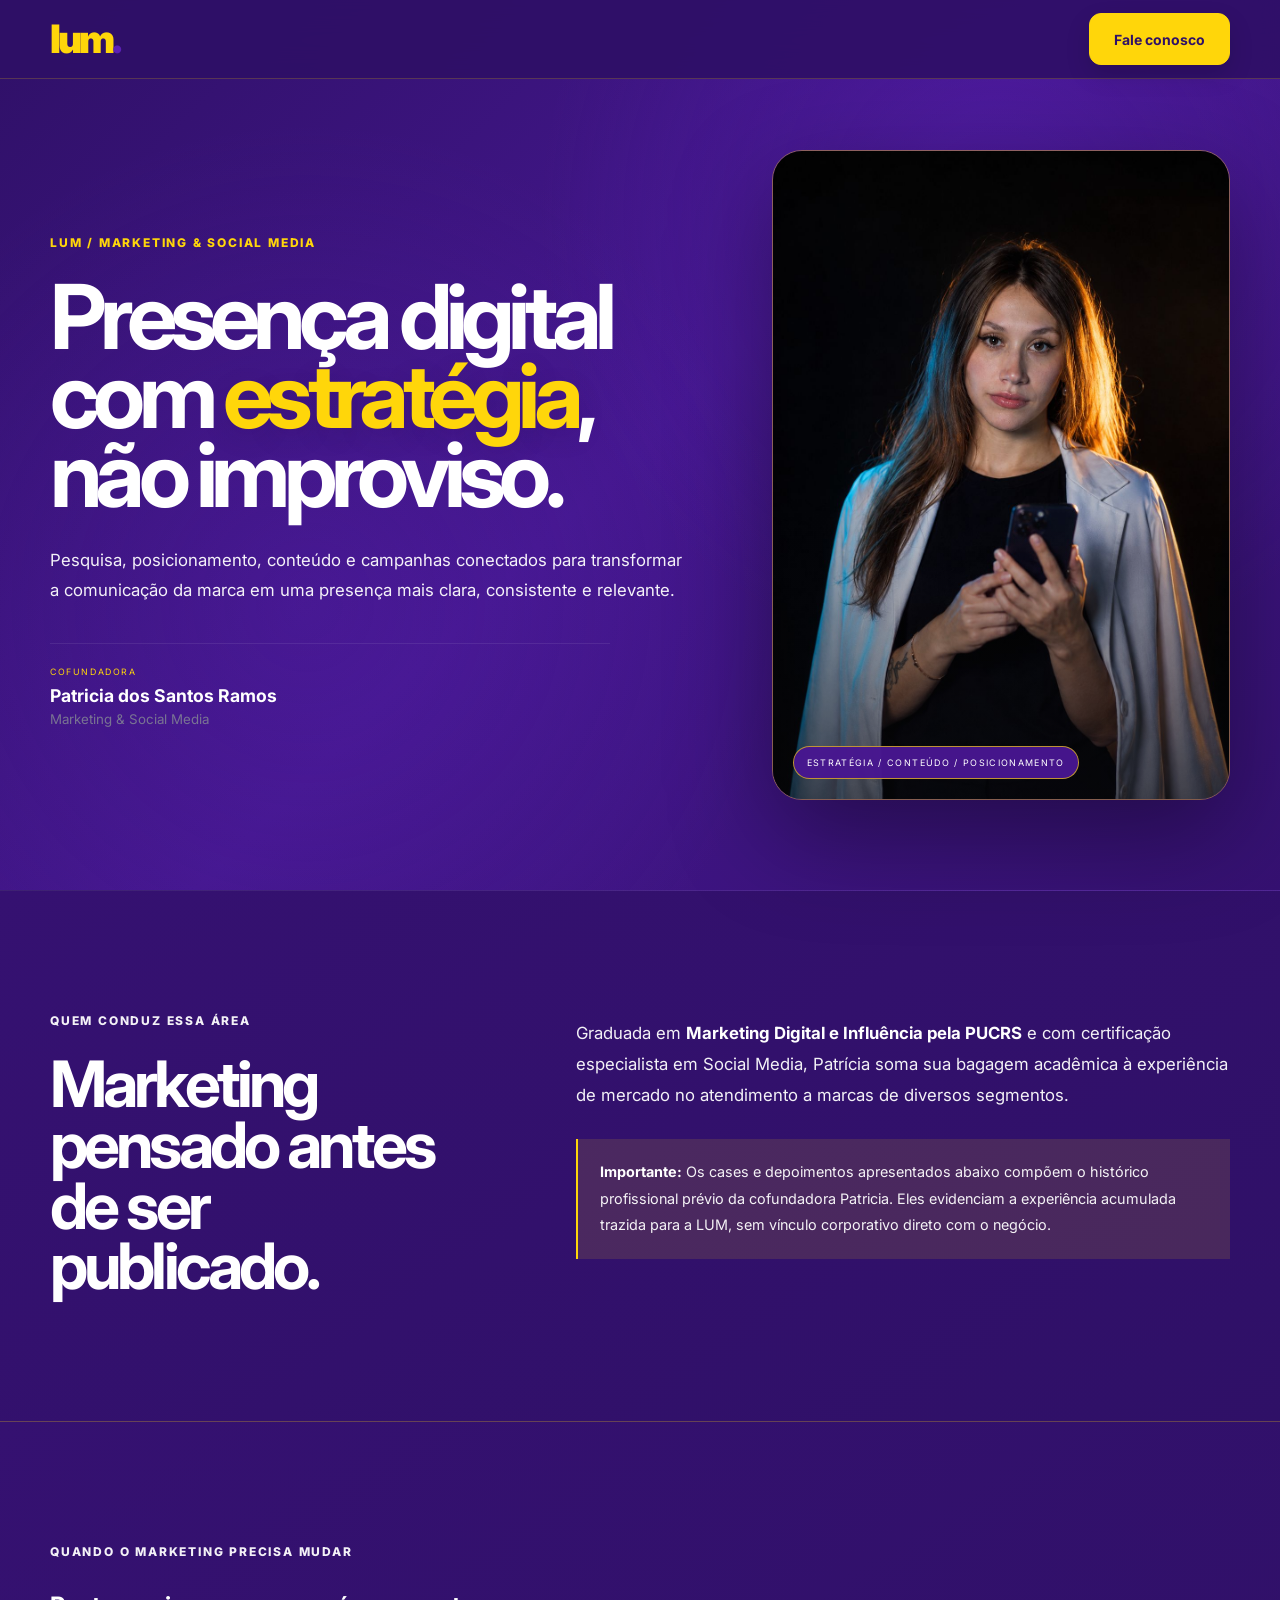
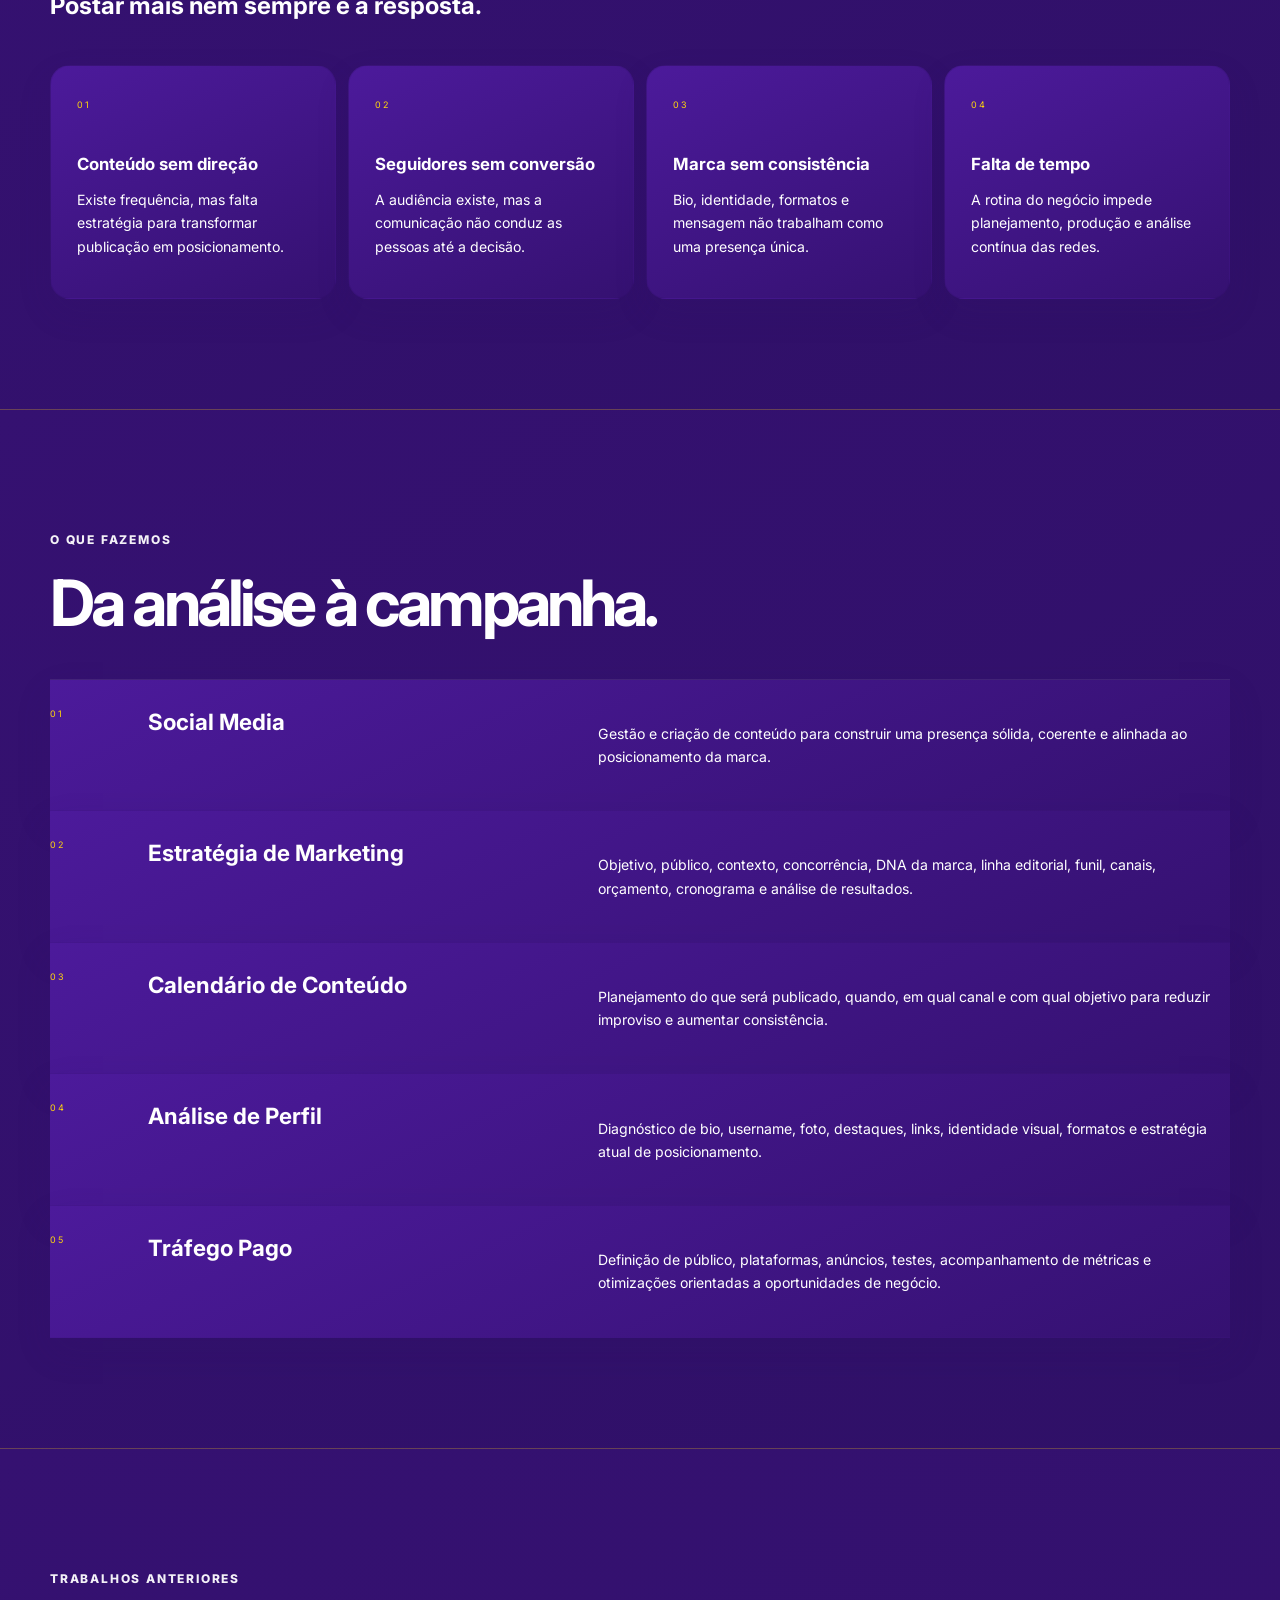
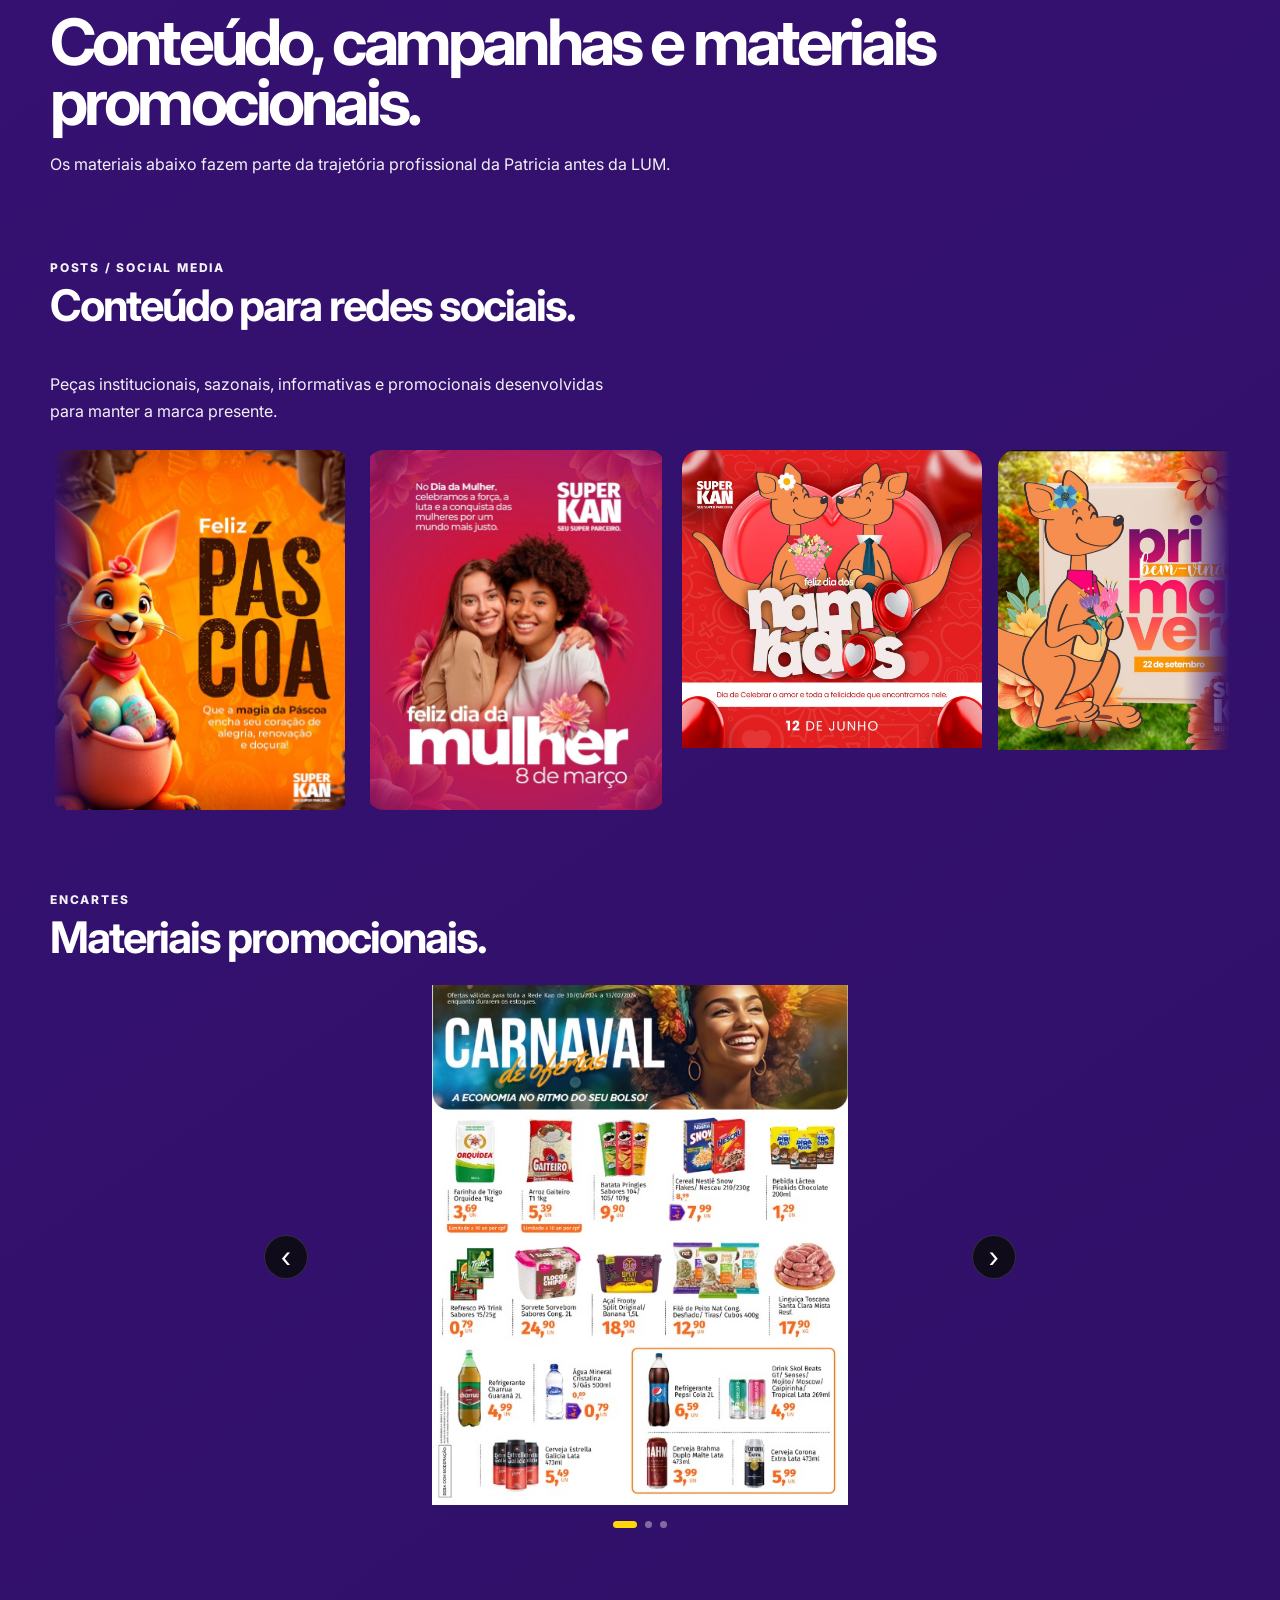
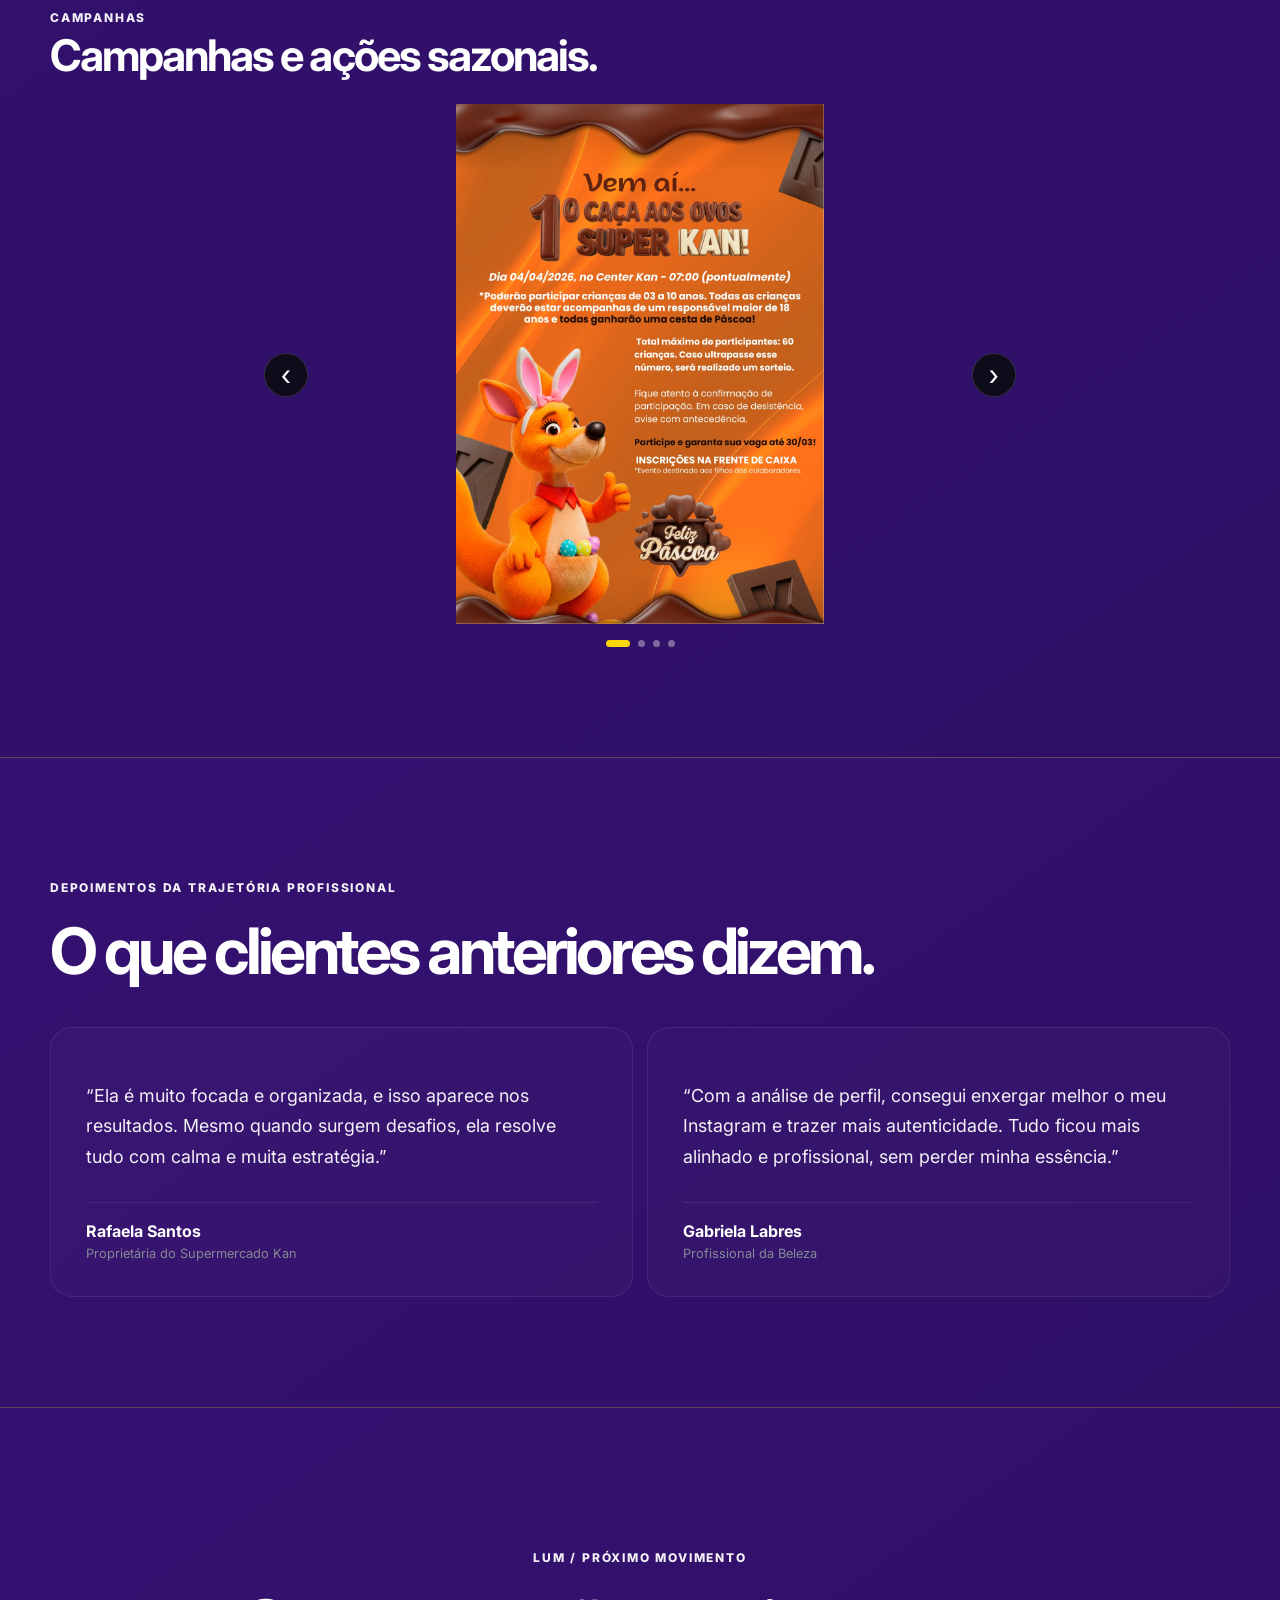
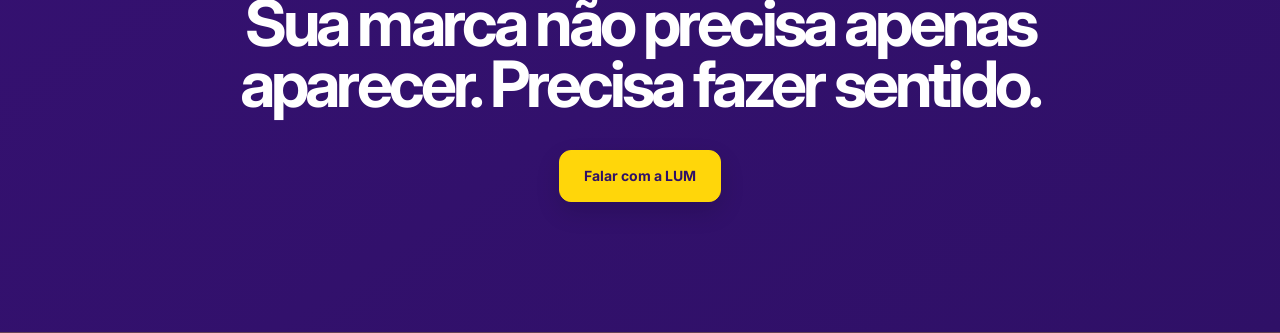
==== commit 67d46ccf: "Add files via upload" ====
--- a/marketing.html
+++ b/marketing.html
@@ -9,6 +9,7 @@
   <link rel="preconnect" href="https://fonts.gstatic.com" crossorigin>
   <link href="https://fonts.googleapis.com/css2?family=Inter:wght@400;500;600;700;800;900&display=swap" rel="stylesheet">
   <link rel="stylesheet" href="css/style.css">
+  <link rel="icon" type="image/svg+xml" href="assets/favicon-lum.svg">
 </head>
 <body class="marketing-page">
 <header class="site-header">
--- a/css/style.css
+++ b/css/style.css
@@ -2,11 +2,11 @@
   --bg: #09090d;
   --bg-soft: #111018;
   --panel: #15131d;
-  --purple: #7148ff;
-  --purple-2: #a68cff;
-  --purple-dark: #2a174f;
-  --orange: #ff6a00;
-  --orange-2: #ff944d;
+  --purple: #5B21B6;
+  --purple-2: #5B21B6;
+  --purple-dark: #5B21B6;
+  --orange: #FFD60A;
+  --orange-2: #FFD60A;
   --white: #f7f7fb;
   --muted: #a8a8b5;
   --line: rgba(255,255,255,.09);
@@ -32,7 +32,7 @@
 .site-header { position: fixed; top: 0; left: 0; width: 100%; z-index: 100; background: rgba(9,9,13,.72); backdrop-filter: blur(18px); border-bottom: 1px solid rgba(255,255,255,.06); }
 .nav-wrap { min-height: 78px; display: flex; align-items: center; justify-content: space-between; gap: 28px; }
 .brand { display: inline-flex; align-items: center; gap: 10px; }
-.brand-mark { width: 38px; height: 38px; display: grid; place-items: center; border-radius: 10px; font: 700 20px 'Space Grotesk'; background: linear-gradient(145deg, #a792ff, #6a3dff 45%, #2a174f); box-shadow: inset 0 1px 0 rgba(255,255,255,.35), 0 0 25px rgba(113,72,255,.28); transform: skew(-7deg); }
+.brand-mark { width: 38px; height: 38px; display: grid; place-items: center; border-radius: 10px; font: 700 20px 'Space Grotesk'; background: linear-gradient(145deg, #5B21B6, #5B21B6 45%, #5B21B6); box-shadow: inset 0 1px 0 rgba(255,255,255,.35), 0 0 25px rgba(113,72,255,.28); transform: skew(-7deg); }
 .brand-text { font: 700 19px 'Space Grotesk'; letter-spacing: .08em; }
 .brand-text span { color: var(--orange); }
 .main-nav { display: flex; gap: 28px; margin-left: auto; }
@@ -40,7 +40,7 @@
 .main-nav a:hover { color: white; }
 .btn { min-height: 52px; padding: 0 24px; display: inline-flex; align-items: center; justify-content: center; gap: 8px; border: 1px solid transparent; border-radius: 12px; font-weight: 700; font-size: 14px; transition: .25s ease; cursor: pointer; }
 .btn-small { min-height: 42px; padding: 0 18px; }
-.btn-primary { background: linear-gradient(135deg, var(--orange), #ff8f3d); color: #111; box-shadow: 0 12px 35px rgba(255,106,0,.22); }
+.btn-primary { background: linear-gradient(135deg, var(--orange), #FFD60A); color: #111; box-shadow: 0 12px 35px rgba(255,106,0,.22); }
 .btn-primary:hover { transform: translateY(-2px); box-shadow: 0 16px 40px rgba(255,106,0,.32); }
 .btn-ghost { background: rgba(255,255,255,.04); border-color: rgba(255,255,255,.12); color: white; }
 .btn-ghost:hover { background: rgba(255,255,255,.08); }
@@ -71,13 +71,13 @@
 .browser-top { height:40px; padding:0 15px; display:flex; align-items:center; gap:7px; border-bottom:1px solid rgba(255,255,255,.08); background:#121118; }
 .browser-top span { width:8px; height:8px; border-radius:50%; background:#444; }
 .browser-top span:first-child { background:var(--orange); }
-.browser-top span:nth-child(2) { background:#7b54ff; }
+.browser-top span:nth-child(2) { background:#5B21B6; }
 .browser-body { min-height:330px; display:flex; background:radial-gradient(circle at 70% 20%,rgba(113,72,255,.2),transparent 35%), #0e0d13; }
 .mini-sidebar { width:60px; border-right:1px solid rgba(255,255,255,.06); }
 .mini-content { padding:50px 40px; flex:1; }
 .mini-label { width:70px; height:8px; background:var(--orange); border-radius:20px; margin-bottom:25px; }
 .mini-title { width:85%; height:22px; border-radius:5px; background:#f2f1f6; margin:10px 0; }
-.mini-title.short { width:60%; background:linear-gradient(90deg,#8b68ff,#5330bb); }
+.mini-title.short { width:60%; background:linear-gradient(90deg,#5B21B6,#5B21B6); }
 .mini-text { width:72%; height:7px; background:#514f5b; margin:22px 0 0; border-radius:8px; }
 .mini-text.short { width:48%; margin-top:9px; }
 .mini-btn { width:110px; height:32px; border-radius:7px; background:linear-gradient(90deg,var(--orange),var(--orange-2)); margin-top:28px; }
@@ -111,7 +111,7 @@
 .service-card.featured { border-color:rgba(255,106,0,.35); box-shadow:inset 0 0 0 1px rgba(255,106,0,.06); }
 .service-card:hover { transform:translateY(-6px); border-color:rgba(166,140,255,.3); }
 .card-number { color:#55535e; font:700 12px 'Space Grotesk'; }
-.service-icon { width:58px; height:58px; margin:32px 0 28px; display:grid; place-items:center; border-radius:16px; background:linear-gradient(145deg,#2a174f,#18141f); border:1px solid rgba(166,140,255,.25); color:var(--purple-2); font-size:24px; }
+.service-icon { width:58px; height:58px; margin:32px 0 28px; display:grid; place-items:center; border-radius:16px; background:linear-gradient(145deg,#5B21B6,#18141f); border:1px solid rgba(166,140,255,.25); color:var(--purple-2); font-size:24px; }
 .featured .service-icon { color:var(--orange); border-color:rgba(255,106,0,.25); }
 .service-card h3 { font:700 26px 'Space Grotesk'; margin:0 0 14px; }
 .service-card p { color:var(--muted); line-height:1.65; font-size:14px; }
@@ -133,8 +133,8 @@
 .project-card { border:1px solid var(--line); border-radius:20px; overflow:hidden; background:#111016; transition:.3s; }
 .project-card:hover { transform:translateY(-5px); }
 .project-preview { height:350px; padding:28px; display:flex; align-items:center; justify-content:center; }
-.project-purple .project-preview { background:radial-gradient(circle at 70% 25%,rgba(166,140,255,.5),transparent 32%),linear-gradient(150deg,#4d32a5,#1c123e); }
-.project-orange .project-preview { background:radial-gradient(circle at 75% 20%,rgba(255,200,140,.28),transparent 35%),linear-gradient(150deg,#ff7a11,#742b00); }
+.project-purple .project-preview { background:radial-gradient(circle at 70% 25%,rgba(166,140,255,.5),transparent 32%),linear-gradient(150deg,#5B21B6,#5B21B6); }
+.project-orange .project-preview { background:radial-gradient(circle at 75% 20%,rgba(255,200,140,.28),transparent 35%),linear-gradient(150deg,#FFD60A,#FFD60A); }
 .project-dark .project-preview { background:radial-gradient(circle at 70% 20%,rgba(113,72,255,.25),transparent 30%),linear-gradient(150deg,#202129,#08090d); }
 .project-ui { width:84%; min-height:230px; border-radius:14px; border:1px solid rgba(255,255,255,.18); background:rgba(9,9,13,.52); backdrop-filter:blur(12px); padding:30px; box-shadow:0 24px 50px rgba(0,0,0,.25); }
 .project-ui span { display:block; width:24px; height:3px; background:var(--orange); }
@@ -167,13 +167,13 @@
 .faq-item.open .faq-answer { max-height:160px; }
 .faq-item.open button b { transform:rotate(45deg); }
 
-.cta-section { position:relative; padding:120px 0; overflow:hidden; background:linear-gradient(135deg,#6d42ff 0%,#4b27ad 55%,#26134d 100%); }
+.cta-section { position:relative; padding:120px 0; overflow:hidden; background:linear-gradient(135deg,#5B21B6 0%,#5B21B6 55%,#5B21B6 100%); }
 .cta-section:before { content:""; position:absolute; width:400px; height:400px; right:-100px; top:-150px; border-radius:50%; background:rgba(255,106,0,.26); filter:blur(70px); }
 .cta-grid { opacity:.35; mask-image:none; }
 .cta-inner { position:relative; z-index:2; text-align:center; }
 .section-kicker.light { color:#e8deff; }
 .cta-inner h2 { font-size:clamp(42px,5vw,70px); }
-.cta-inner h2 span { color:#ffb37c; }
+.cta-inner h2 span { color:#FFD60A; }
 .cta-inner p { color:#d9d2ea; max-width:610px; margin:0 auto 32px; }
 .cta-actions { display:flex; justify-content:center; gap:12px; flex-wrap:wrap; }
 .btn-light { background:#fff; color:#17121f; }
@@ -280,8 +280,8 @@
 }
 .scroll-stage-grid { position:absolute; inset:-12%; opacity:.32; background-image:linear-gradient(rgba(255,255,255,.028) 1px,transparent 1px),linear-gradient(90deg,rgba(255,255,255,.028) 1px,transparent 1px);background-size:52px 52px; transform:perspective(900px) rotateX(62deg) translateY(32%); transform-origin:center bottom; mask-image:linear-gradient(to bottom,transparent 5%,#000 45%,transparent 95%); }
 .scroll-orb { position:absolute; width:42vw; aspect-ratio:1; border-radius:50%; filter:blur(100px); opacity:.11; pointer-events:none; }
-.scroll-orb-purple { background:#7148ff; left:-20vw; top:15%; }
-.scroll-orb-orange { background:#ff6a00; right:-24vw; bottom:2%; }
+.scroll-orb-purple { background:#5B21B6; left:-20vw; top:15%; }
+.scroll-orb-orange { background:#FFD60A; right:-24vw; bottom:2%; }
 
 /* Copy never shares the same visual space with the assembly. */
 .scroll-copy { position:absolute; z-index:9; transition:opacity .18s linear, transform .18s linear; }
@@ -364,15 +364,15 @@
 /* LUM identity refresh */
 .brand { gap:0; text-decoration:none; }
 .brand-word { font:800 34px/1 'Inter',sans-serif; letter-spacing:-.075em; color:#f6f4f8; text-transform:lowercase; }
-.brand-word span { color:#8b5cf6; }
+.brand-word span { color:#5B21B6; }
 .footer-brand .brand-word { font-size:38px; }
 .brand-mark,.brand-text { display:none !important; }
 
 .hero .eyebrow { letter-spacing:.19em; text-transform:uppercase; font-size:12px; }
 .hero-copy h1 { max-width:780px; }
-.hero-copy h1 strong { color:#9b72ff; font-weight:800; }
+.hero-copy h1 strong { color:#5B21B6; font-weight:800; }
 .hero-copy p { max-width:680px; }
-.btn-primary { background:linear-gradient(135deg,#7c3aed,#9b5cff); box-shadow:none; }
+.btn-primary { background:linear-gradient(135deg,#5B21B6,#9b5cff); box-shadow:none; }
 .btn-primary:hover { transform:translateY(-2px); filter:brightness(1.06); }
 .site-header { border-bottom:1px solid rgba(255,255,255,.07); }
 .main-nav a { font-weight:500; }
@@ -399,19 +399,19 @@
 .lum-core::before{content:"";position:absolute;inset:-30%;background:conic-gradient(from 210deg,transparent 0 22%,rgba(124,58,237,.68) 30%,transparent 39% 64%,rgba(255,106,0,.52) 72%,transparent 82%);filter:blur(8px);animation:lumSpin 14s linear infinite}
 .lum-core::after{content:"";position:absolute;inset:1px;border-radius:40px;background:radial-gradient(circle at 70% 22%,rgba(155,114,255,.19),transparent 34%),linear-gradient(145deg,rgba(255,255,255,.035),transparent 45%)}
 .core-letter{position:relative;z-index:3;font:800 112px/.75 'Inter',sans-serif;letter-spacing:-.13em;color:#f6f4f8;transform:translateX(-5px)}
-.core-dot{position:absolute;z-index:4;width:15px;height:15px;border-radius:50%;right:39px;bottom:44px;background:#8b5cf6}
+.core-dot{position:absolute;z-index:4;width:15px;height:15px;border-radius:50%;right:39px;bottom:44px;background:#5B21B6}
 .core-cut{position:absolute;z-index:4;width:58px;height:11px;background:#0b0b10;transform:rotate(-42deg);right:17px;top:46px}
-.cut-two{width:31px;right:4px;top:66px;background:linear-gradient(90deg,#6d32dc,#ff6a00)}
+.cut-two{width:31px;right:4px;top:66px;background:linear-gradient(90deg,#6d32dc,#FFD60A)}
 .lum-panel{position:absolute;background:linear-gradient(145deg,rgba(22,20,29,.94),rgba(9,9,13,.96));border:1px solid rgba(255,255,255,.1);box-shadow:0 28px 80px rgba(0,0,0,.42);backdrop-filter:blur(16px);overflow:hidden;z-index:3;transition:transform .18s ease-out}
 .lum-panel::before{content:"";position:absolute;inset:0;background:linear-gradient(120deg,transparent 0 44%,rgba(255,255,255,.025) 50%,transparent 56%);pointer-events:none}
-.panel-meta{display:grid;grid-template-columns:auto 1fr auto;align-items:center;gap:10px;padding-bottom:14px;border-bottom:1px solid rgba(255,255,255,.07);font-size:8px;letter-spacing:.15em;color:#777280}.panel-meta span{color:#9b72ff;font-weight:800}.panel-meta b{font-weight:700;color:#a8a4b0}.panel-meta i{font-style:normal;color:#ff6a00;font-size:12px}
+.panel-meta{display:grid;grid-template-columns:auto 1fr auto;align-items:center;gap:10px;padding-bottom:14px;border-bottom:1px solid rgba(255,255,255,.07);font-size:8px;letter-spacing:.15em;color:#777280}.panel-meta span{color:#5B21B6;font-weight:800}.panel-meta b{font-weight:700;color:#a8a4b0}.panel-meta i{font-style:normal;color:#FFD60A;font-size:12px}
 .panel-web{width:350px;height:225px;right:-8px;top:38px;border-radius:21px;padding:17px 18px;transform:translate(calc(var(--mx)*-11px),calc(var(--my)*-8px)) rotate(5deg)}
-.web-layout{display:grid;grid-template-columns:1.15fr .85fr;gap:18px;height:calc(100% - 34px);align-items:center}.web-copy small{font-size:6px;letter-spacing:.16em;color:#8f78e8}.web-copy strong{display:block;font:700 21px/.93 'Space Grotesk';letter-spacing:-.045em;margin:8px 0 11px}.web-copy strong em{font-style:normal;color:#9b72ff}.web-copy>span{display:block;width:90%;height:5px;border-radius:10px;background:rgba(255,255,255,.11);margin:6px 0}.web-copy>span.short{width:58%}.web-shape{position:relative;height:125px}.web-shape i{position:absolute;inset:19px;border-radius:24px 5px 24px 5px;border:1px solid rgba(155,114,255,.65);transform:rotate(35deg)}.web-shape i:nth-child(2){inset:34px 4px 8px 30px;border-color:rgba(255,106,0,.55);transform:rotate(72deg)}.web-shape i:nth-child(3){inset:45px 28px 22px 15px;background:linear-gradient(145deg,#7440eb,#281451);border:0;transform:rotate(18deg);box-shadow:inset -12px -12px 24px rgba(0,0,0,.28)}
+.web-layout{display:grid;grid-template-columns:1.15fr .85fr;gap:18px;height:calc(100% - 34px);align-items:center}.web-copy small{font-size:6px;letter-spacing:.16em;color:#8f78e8}.web-copy strong{display:block;font:700 21px/.93 'Space Grotesk';letter-spacing:-.045em;margin:8px 0 11px}.web-copy strong em{font-style:normal;color:#5B21B6}.web-copy>span{display:block;width:90%;height:5px;border-radius:10px;background:rgba(255,255,255,.11);margin:6px 0}.web-copy>span.short{width:58%}.web-shape{position:relative;height:125px}.web-shape i{position:absolute;inset:19px;border-radius:24px 5px 24px 5px;border:1px solid rgba(155,114,255,.65);transform:rotate(35deg)}.web-shape i:nth-child(2){inset:34px 4px 8px 30px;border-color:rgba(255,106,0,.55);transform:rotate(72deg)}.web-shape i:nth-child(3){inset:45px 28px 22px 15px;background:linear-gradient(145deg,#7440eb,#281451);border:0;transform:rotate(18deg);box-shadow:inset -12px -12px 24px rgba(0,0,0,.28)}
 .panel-growth{width:205px;height:188px;left:0;bottom:36px;border-radius:19px;padding:16px;transform:translate(calc(var(--mx)*8px),calc(var(--my)*-10px)) rotate(-6deg)}
-.growth-number{display:block;font:800 46px/1 'Space Grotesk';letter-spacing:-.06em;margin-top:20px;color:#f7f5f9}.panel-growth>small{font-size:8px;color:#ff8a3d;letter-spacing:.04em}.growth-bars{height:50px;display:flex;gap:5px;align-items:flex-end;margin-top:12px}.growth-bars i{display:block;width:13px;border-radius:3px 3px 1px 1px;background:#7c3aed}.growth-bars i:nth-child(1){height:22%}.growth-bars i:nth-child(2){height:38%}.growth-bars i:nth-child(3){height:31%}.growth-bars i:nth-child(4){height:58%}.growth-bars i:nth-child(5){height:72%}.growth-bars i:nth-child(6){height:96%;background:#ff6a00}
+.growth-number{display:block;font:800 46px/1 'Space Grotesk';letter-spacing:-.06em;margin-top:20px;color:#f7f5f9}.panel-growth>small{font-size:8px;color:#ff8a3d;letter-spacing:.04em}.growth-bars{height:50px;display:flex;gap:5px;align-items:flex-end;margin-top:12px}.growth-bars i{display:block;width:13px;border-radius:3px 3px 1px 1px;background:#5B21B6}.growth-bars i:nth-child(1){height:22%}.growth-bars i:nth-child(2){height:38%}.growth-bars i:nth-child(3){height:31%}.growth-bars i:nth-child(4){height:58%}.growth-bars i:nth-child(5){height:72%}.growth-bars i:nth-child(6){height:96%;background:#FFD60A}
 .panel-brand{width:245px;height:178px;left:34px;top:70px;border-radius:19px;padding:16px;transform:translate(calc(var(--mx)*9px),calc(var(--my)*7px)) rotate(-5deg)}
-.brand-demo{display:flex;align-items:center;justify-content:space-between;margin:18px 0 13px}.brand-demo>span{font:800 35px 'Inter';letter-spacing:-.08em}.brand-demo>span span{color:#8b5cf6}.brand-demo div{display:flex;gap:5px}.brand-demo i{display:block;width:19px;height:19px;border-radius:6px;background:#7c3aed}.brand-demo i:nth-child(2){background:#ff6a00}.brand-demo i:nth-child(3){background:#f5f2f8}.panel-brand>small{display:block;max-width:180px;color:#8e8995;font-size:8px;line-height:1.5}
-.lum-tag{position:absolute;z-index:6;border:1px solid rgba(255,255,255,.1);background:#0c0b10;padding:8px 11px;border-radius:999px;font-size:8px;font-weight:800;letter-spacing:.12em;color:#a9a4b0}.tag-sites{right:26px;bottom:120px;color:#a98dff}.tag-ads{right:144px;bottom:35px;color:#ff8a45}.tag-brand{left:248px;top:18px}.lum-caption{position:absolute;right:25px;bottom:5px;font-size:9px;color:#77727f;letter-spacing:.02em}.lum-caption span{display:inline-block;width:28px;height:1px;background:#8b5cf6;vertical-align:middle;margin-right:8px}
+.brand-demo{display:flex;align-items:center;justify-content:space-between;margin:18px 0 13px}.brand-demo>span{font:800 35px 'Inter';letter-spacing:-.08em}.brand-demo>span span{color:#5B21B6}.brand-demo div{display:flex;gap:5px}.brand-demo i{display:block;width:19px;height:19px;border-radius:6px;background:#5B21B6}.brand-demo i:nth-child(2){background:#FFD60A}.brand-demo i:nth-child(3){background:#f5f2f8}.panel-brand>small{display:block;max-width:180px;color:#8e8995;font-size:8px;line-height:1.5}
+.lum-tag{position:absolute;z-index:6;border:1px solid rgba(255,255,255,.1);background:#0c0b10;padding:8px 11px;border-radius:999px;font-size:8px;font-weight:800;letter-spacing:.12em;color:#a9a4b0}.tag-sites{right:26px;bottom:120px;color:#a98dff}.tag-ads{right:144px;bottom:35px;color:#ff8a45}.tag-brand{left:248px;top:18px}.lum-caption{position:absolute;right:25px;bottom:5px;font-size:9px;color:#77727f;letter-spacing:.02em}.lum-caption span{display:inline-block;width:28px;height:1px;background:#5B21B6;vertical-align:middle;margin-right:8px}
 @keyframes lumSpin{to{transform:rotate(360deg)}}
 @media (max-width:1000px){.lum-visual{min-height:520px;width:min(650px,100%);margin-inline:auto}.panel-web{right:2%}.panel-growth{left:4%}.panel-brand{left:8%}}
 @media (max-width:650px){.lum-visual{min-height:470px;margin-bottom:10px}.lum-core{width:138px;height:138px;border-radius:34px}.lum-core::after{border-radius:32px}.core-letter{font-size:88px}.core-dot{width:12px;height:12px;right:30px;bottom:34px}.orbit-a{width:310px;height:310px}.orbit-b{width:370px;height:205px}.orbit-c{width:220px;height:360px}.panel-web{width:255px;height:174px;right:-3%;top:22px;padding:12px}.panel-brand{width:185px;height:139px;left:-2%;top:92px;padding:12px}.panel-growth{width:155px;height:145px;left:0;bottom:44px;padding:12px}.panel-meta{padding-bottom:8px;font-size:6px}.web-copy strong{font-size:15px}.web-shape{height:90px}.growth-number{font-size:34px;margin-top:12px}.growth-bars{height:33px;margin-top:7px}.brand-demo{margin:11px 0 8px}.brand-demo>span{font-size:26px}.brand-demo i{width:14px;height:14px}.panel-brand>small{font-size:6.5px}.lum-tag{font-size:6px;padding:6px 8px}.tag-sites{right:2%;bottom:115px}.tag-ads{right:25%;bottom:22px}.tag-brand{left:43%;top:8px}.lum-caption{display:none}}
@@ -425,11 +425,11 @@
 .lum-360-grid{display:grid;grid-template-columns:repeat(4,1fr);border:1px solid rgba(255,255,255,.08);border-radius:22px;overflow:hidden;background:rgba(255,255,255,.015)}
 .lum-360-grid article{padding:30px;min-height:220px;border-right:1px solid rgba(255,255,255,.08)}
 .lum-360-grid article:last-child{border-right:0}
-.lum-360-grid span{font-size:.64rem;color:#9b67ff;letter-spacing:.15em}
+.lum-360-grid span{font-size:.64rem;color:#5B21B6;letter-spacing:.15em}
 .lum-360-grid h3{margin:34px 0 12px;font-size:1.25rem}
 .lum-360-grid p{color:#8f929d;line-height:1.65;font-size:.9rem}
 .lum-flow{display:flex;align-items:center;justify-content:space-between;gap:16px;flex-wrap:wrap;margin-top:28px;padding:18px 24px;border:1px solid rgba(155,103,255,.18);border-radius:16px;color:#d8d9df}
-.lum-flow strong{font-size:.72rem;letter-spacing:.12em}.lum-flow i{font-style:normal;color:#ff761c}
+.lum-flow strong{font-size:.72rem;letter-spacing:.12em}.lum-flow i{font-style:normal;color:#FFD60A}
 @media(max-width:900px){.lum-360-grid{grid-template-columns:1fr 1fr}.lum-360-grid article:nth-child(2){border-right:0}.lum-360-grid article{border-bottom:1px solid rgba(255,255,255,.08)}}
 @media(max-width:560px){.lum-360-grid{grid-template-columns:1fr}.lum-360-grid article{border-right:0}.lum-flow{justify-content:flex-start}.lum-flow i{opacity:.5}}
 
@@ -467,7 +467,7 @@
   height:4px;
   flex:0 0 4px;
   border-radius:50%;
-  background:#ff7417;
+  background:#FFD60A;
   box-shadow:0 0 12px rgba(255,116,23,.5);
 }
 @media (max-width:820px){
@@ -571,7 +571,7 @@
   display:grid;place-items:center;
   border:1px solid rgba(255,255,255,.09);
   border-radius:9px;
-  color:#ff7417;
+  color:#FFD60A;
   font-size:.88rem;
 }
 .eco-node strong{display:block;margin-top:29px;font-size:1.04rem;letter-spacing:.035em}
@@ -622,13 +622,13 @@
   z-index:4;
 }
 .eco-result span{font-size:.6rem;font-weight:700;letter-spacing:.18em;color:#c5c6cb}
-.eco-result strong{color:#ff7417;font-size:1.25rem}
+.eco-result strong{color:#FFD60A;font-size:1.25rem}
 
 .eco-signal{
   position:absolute;
   width:6px;height:6px;
   border-radius:50%;
-  background:#ff7417;
+  background:#FFD60A;
   box-shadow:0 0 12px rgba(255,116,23,.8);
   z-index:2;
   animation:lumPulse 2.6s ease-in-out infinite;
@@ -667,7 +667,7 @@
 .photo-tag{position:absolute;left:18px;bottom:18px;z-index:2;padding:9px 12px;border-radius:999px;background:rgba(8,8,12,.78);border:1px solid rgba(255,255,255,.12);backdrop-filter:blur(12px);font-size:.58rem;font-weight:800;letter-spacing:.16em;color:#d5d6da}
 .founder-photo-side{width:45%;height:420px;right:0;top:118px;transform:rotate(4deg) translateZ(30px);z-index:3}
 .founder-mini-card{position:absolute;right:4%;bottom:15px;width:54%;padding:22px 24px;border-radius:18px;background:rgba(11,11,17,.92);border:1px solid rgba(150,92,255,.2);backdrop-filter:blur(16px);z-index:5}
-.founder-mini-card span{display:block;color:#ff761c;font-size:.55rem;letter-spacing:.19em;font-weight:800;margin-bottom:10px}
+.founder-mini-card span{display:block;color:#FFD60A;font-size:.55rem;letter-spacing:.19em;font-weight:800;margin-bottom:10px}
 .founder-mini-card strong{font-size:1rem;line-height:1.35}
 .founder-marketing-copy h2{max-width:700px;margin:12px 0 24px;font-size:clamp(2.6rem,4.8vw,5.2rem);line-height:.95;letter-spacing:-.06em}
 .founder-lead{max-width:690px;color:#a2a4ae;font-size:1.02rem;line-height:1.8}
@@ -679,7 +679,7 @@
 .founder-role small{margin-top:4px;color:#858895}
 .marketing-capabilities{display:grid;grid-template-columns:repeat(3,1fr);gap:10px;margin-bottom:24px}
 .marketing-capabilities>div{min-height:175px;padding:20px;border-radius:17px;border:1px solid rgba(255,255,255,.08);background:rgba(255,255,255,.018)}
-.marketing-capabilities span{font-size:.56rem;letter-spacing:.16em;color:#9b67ff}
+.marketing-capabilities span{font-size:.56rem;letter-spacing:.16em;color:#5B21B6}
 .marketing-capabilities strong,.marketing-capabilities small{display:block}
 .marketing-capabilities strong{margin:26px 0 8px;font-size:.95rem}
 .marketing-capabilities small{color:#81848f;line-height:1.55}
@@ -687,7 +687,7 @@
 .founder-marketing-banner img{width:100%;height:100%;object-fit:cover;object-position:center 33%;filter:brightness(.36) saturate(.8)}
 .founder-marketing-banner::after{content:"";position:absolute;inset:0;background:linear-gradient(90deg,rgba(6,6,9,.15),rgba(6,6,9,.85) 58%)}
 .founder-marketing-banner>div{position:absolute;z-index:2;right:28px;top:50%;transform:translateY(-50%);width:45%}
-.founder-marketing-banner span{display:block;margin-bottom:8px;font-size:.55rem;letter-spacing:.18em;color:#ff761c}
+.founder-marketing-banner span{display:block;margin-bottom:8px;font-size:.55rem;letter-spacing:.18em;color:#FFD60A}
 .founder-marketing-banner strong{font-size:1.35rem;line-height:1.05}
 @media(max-width:980px){
   .founder-marketing-grid{grid-template-columns:1fr;gap:55px}
@@ -866,7 +866,7 @@
 .hero-title span,
 h1 span.accent,
 .accent-text{
-  color:#8f6ae8 !important;
+  color:#5B21B6 !important;
   -webkit-text-stroke:0 !important;
   text-stroke:0 !important;
   text-shadow:none !important;
@@ -889,7 +889,7 @@
 .hero h1 strong,
 .hero-copy h1 strong,
 .hero-title strong {
-  color: #8f6ae8 !important;
+  color: #5B21B6 !important;
   -webkit-text-stroke: 0 transparent !important;
   text-stroke: 0 transparent !important;
   text-shadow: none !important;
@@ -902,9 +902,9 @@
 /* ===== Link para portfólio da Patricia ===== */
 .patricia-portfolio-link{display:grid;grid-template-columns:1fr auto;gap:4px 18px;align-items:center;margin:0 0 24px;padding:18px 20px;border:1px solid rgba(151,92,255,.22);border-radius:16px;background:rgba(151,92,255,.035);text-decoration:none;color:#fff;transition:.22s ease}
 .patricia-portfolio-link:hover{transform:translateY(-3px);border-color:rgba(151,92,255,.42);background:rgba(151,92,255,.065)}
-.patricia-portfolio-link span{font-size:.55rem;letter-spacing:.16em;color:#9b67ff}
+.patricia-portfolio-link span{font-size:.55rem;letter-spacing:.16em;color:#5B21B6}
 .patricia-portfolio-link strong{font-size:.95rem}
-.patricia-portfolio-link b{grid-column:2;grid-row:1/3;color:#ff761c;font-size:1.25rem}
+.patricia-portfolio-link b{grid-column:2;grid-row:1/3;color:#FFD60A;font-size:1.25rem}
 
 /* ===== Página Marketing LUM ===== */
 .marketing-page{background:#08090d;color:#f6f6f8}
@@ -912,11 +912,11 @@
 .mkt-hero{padding:150px 0 90px;min-height:90vh;display:flex;align-items:center;border-bottom:1px solid rgba(255,255,255,.07)}
 .mkt-hero-grid{display:grid;grid-template-columns:1.05fr .75fr;gap:80px;align-items:center}
 .mkt-hero-copy h1{font-size:clamp(3.5rem,7vw,7.3rem);line-height:.88;letter-spacing:-.075em;margin:16px 0 30px;max-width:900px}
-.mkt-hero-copy h1 strong{color:#8f6ae8;-webkit-text-stroke:0;text-shadow:none}
+.mkt-hero-copy h1 strong{color:#5B21B6;-webkit-text-stroke:0;text-shadow:none}
 .mkt-hero-copy>p:not(.eyebrow){max-width:680px;color:#a1a3ad;font-size:1.05rem;line-height:1.8}
 .mkt-person{margin-top:38px;padding-top:22px;border-top:1px solid rgba(255,255,255,.08);max-width:560px}
 .mkt-person span,.mkt-person strong,.mkt-person small{display:block}
-.mkt-person span{font-size:.55rem;letter-spacing:.18em;color:#ff761c;margin-bottom:8px}
+.mkt-person span{font-size:.55rem;letter-spacing:.18em;color:#FFD60A;margin-bottom:8px}
 .mkt-person strong{font-size:1.1rem}.mkt-person small{margin-top:5px;color:#858894}
 .mkt-hero-photo{position:relative;height:650px;border-radius:30px;overflow:hidden;border:1px solid rgba(255,255,255,.1);box-shadow:0 35px 100px rgba(0,0,0,.38)}
 .mkt-hero-photo img{width:100%;height:100%;object-fit:cover}
@@ -926,10 +926,10 @@
 .mkt-intro-grid{display:grid;grid-template-columns:.8fr 1.2fr;gap:90px}
 .mkt-intro h2,.mkt-section-title h2,.case-heading h2,.mkt-testimonials h2,.mkt-cta h2{font-size:clamp(2.6rem,5vw,5.2rem);line-height:.95;letter-spacing:-.06em;margin:14px 0}
 .mkt-intro-text{font-size:1.05rem;line-height:1.85;color:#a2a4ad}.mkt-intro-text strong{color:#fff}
-.history-note{margin-top:28px;padding:20px 22px;border-left:2px solid #ff761c;background:rgba(255,118,28,.035);font-size:.9rem}
+.history-note{margin-top:28px;padding:20px 22px;border-left:2px solid #FFD60A;background:rgba(255,118,28,.035);font-size:.9rem}
 .problem-grid{display:grid;grid-template-columns:repeat(4,1fr);gap:12px;margin-top:45px}
 .problem-grid article,.mkt-service-list article{border:1px solid rgba(255,255,255,.08);border-radius:20px;background:rgba(255,255,255,.018);padding:26px}
-.problem-grid span,.mkt-service-list span{font-size:.56rem;letter-spacing:.17em;color:#9b67ff}
+.problem-grid span,.mkt-service-list span{font-size:.56rem;letter-spacing:.17em;color:#5B21B6}
 .problem-grid strong{display:block;font-size:1.05rem;margin:42px 0 10px}
 .problem-grid p,.mkt-service-list p{color:#858895;line-height:1.65;font-size:.88rem}
 .mkt-service-list{margin-top:45px;border-top:1px solid rgba(255,255,255,.08)}
@@ -1019,7 +1019,7 @@
   letter-spacing:-.065em;
 }
 .founder-dev-copy h2 span{
-  color:#8f6ae8;
+  color:#5B21B6;
   -webkit-text-stroke:0;
   text-shadow:none;
 }
@@ -1060,7 +1060,7 @@
 .dev-capabilities span{
   font-size:.56rem;
   letter-spacing:.16em;
-  color:#9b67ff;
+  color:#5B21B6;
 }
 .dev-capabilities strong,
 .dev-capabilities small{display:block}
@@ -1070,13 +1070,13 @@
   margin-top:18px;
   max-width:760px;
   padding:19px 22px;
-  border-left:2px solid #ff761c;
+  border-left:2px solid #FFD60A;
   background:rgba(7,8,12,.58);
   backdrop-filter:blur(12px);
 }
 .dev-principle span{
   display:block;
-  color:#ff761c;
+  color:#FFD60A;
   font-size:.54rem;
   letter-spacing:.18em;
   margin-bottom:9px;
@@ -1129,7 +1129,7 @@
 .dev-profile-info>span{
   display:block;
   margin-bottom:7px;
-  color:#ff761c;
+  color:#FFD60A;
   font-size:.54rem;
   letter-spacing:.17em;
 }
@@ -1138,7 +1138,7 @@
   font-size:1.7rem;
   letter-spacing:-.04em;
 }
-.dev-profile-info strong span{color:#9b67ff}
+.dev-profile-info strong span{color:#5B21B6}
 .dev-profile-info small{
   display:block;
   margin-top:5px;
@@ -1159,7 +1159,7 @@
 .dev-floating-note span{
   display:block;
   margin-bottom:9px;
-  color:#9b67ff;
+  color:#5B21B6;
   font-size:.52rem;
   letter-spacing:.16em;
 }
@@ -1264,7 +1264,7 @@
   letter-spacing:-.09em;
   color:#f6f6f8;
 }
-.lum-hero-logo span{color:#8f6ae8}
+.lum-hero-logo span{color:#5B21B6}
 .lum-hero-brand small{
   margin-top:25px;
   font-size:.58rem;
@@ -1284,7 +1284,7 @@
 }
 .lum-centered-copy h1 strong{
   display:inline-block;
-  color:#8f6ae8!important;
+  color:#5B21B6!important;
   -webkit-text-stroke:0!important;
   text-shadow:none!important;
 }
@@ -1313,7 +1313,7 @@
   display:block;
   width:1px;
   height:45px;
-  background:linear-gradient(to bottom,#8f6ae8,transparent);
+  background:linear-gradient(to bottom,#5B21B6,transparent);
 }
 
 .market-proof-section{
@@ -1333,7 +1333,7 @@
   letter-spacing:-.06em;
 }
 .market-proof-intro h2 span{
-  color:#8f6ae8;
+  color:#5B21B6;
   -webkit-text-stroke:0;
   text-shadow:none;
 }
@@ -1357,7 +1357,7 @@
   color:#f4f4f6;
 }
 .market-stat>strong span{
-  color:#8f6ae8;
+  color:#5B21B6;
   font-size:.48em;
   vertical-align:top;
   margin-left:4px;
@@ -1378,7 +1378,7 @@
   transition:color .2s ease;
 }
 .market-stat a:hover,
-.market-credibility-note a:hover{color:#ff761c}
+.market-credibility-note a:hover{color:#FFD60A}
 .market-credibility-note{
   margin-top:30px;
   display:grid;
@@ -1388,7 +1388,7 @@
   padding:23px 0;
 }
 .market-credibility-note>span{
-  color:#ff761c;
+  color:#FFD60A;
   font-size:.56rem;
   letter-spacing:.16em;
 }
@@ -2164,7 +2164,7 @@
 .portfolio-home-heading{max-width:920px;margin-bottom:48px}
 .portfolio-home-heading h2{font-size:clamp(2.5rem,5vw,5.2rem);line-height:.96;letter-spacing:-.055em;margin:12px 0 24px}
 .portfolio-home-heading>p:not(.eyebrow){max-width:760px;color:rgba(255,255,255,.66);font-size:1.05rem;line-height:1.7}
-.portfolio-history-note{margin-top:16px;padding:15px 18px;border-left:2px solid #8f6ae8;background:rgba(255,255,255,.025)}
+.portfolio-history-note{margin-top:16px;padding:15px 18px;border-left:2px solid #5B21B6;background:rgba(255,255,255,.025)}
 .portfolio-problem-grid{display:grid;grid-template-columns:repeat(5,1fr);gap:10px;margin-bottom:90px}
 .portfolio-problem-grid article{min-height:180px;padding:24px 20px;border:1px solid rgba(255,255,255,.08);background:rgba(255,255,255,.025);border-radius:18px}
 .portfolio-problem-grid span{display:block;color:#9b78f4;font-size:.72rem;letter-spacing:.16em;margin-bottom:28px}
@@ -2194,11 +2194,11 @@
 .encarte-slide{height:min(72vw,720px)}
 .campaign-slide{height:min(75vw,760px)}
 .gallery-arrow{position:absolute;top:50%;transform:translateY(-50%);z-index:4;width:46px;height:46px;border-radius:50%;border:1px solid rgba(255,255,255,.14);background:rgba(12,13,18,.82);backdrop-filter:blur(12px);color:#fff;font-size:2rem;line-height:1;cursor:pointer;transition:.25s ease}
-.gallery-arrow:hover{transform:translateY(-50%) scale(1.08);background:#8f6ae8;color:#08090d}
+.gallery-arrow:hover{transform:translateY(-50%) scale(1.08);background:#5B21B6;color:#08090d}
 .gallery-prev{left:4px}.gallery-next{right:4px}
 .gallery-dots{display:flex;justify-content:center;gap:8px;margin-top:18px}
 .gallery-dots i{display:block;width:7px;height:7px;border-radius:50%;background:rgba(255,255,255,.2);transition:.3s}
-.gallery-dots i.active{width:26px;border-radius:10px;background:#8f6ae8}
+.gallery-dots i.active{width:26px;border-radius:10px;background:#5B21B6}
 
 .portfolio-testimonials{margin-top:110px;padding-top:70px;border-top:1px solid rgba(255,255,255,.08)}
 .portfolio-testimonial-heading{display:flex;justify-content:space-between;align-items:end;gap:30px;margin-bottom:28px}
@@ -2365,7 +2365,7 @@
   border-radius:999px;
   background:rgba(255,255,255,.2);
 }
-.mkt-work-repaired .gallery-dots i.active{width:24px;background:#8f6ae8}
+.mkt-work-repaired .gallery-dots i.active{width:24px;background:#5B21B6}
 
 @media(max-width:800px){
   .mkt-work-repaired .portfolio-showcase-copy.repaired-copy{grid-template-columns:1fr;gap:16px}
@@ -2798,7 +2798,7 @@
 
 .package-option span{
   display:block;
-  color:#8f6ae8;
+  color:#5B21B6;
   font-size:10px;
   font-weight:800;
   letter-spacing:.14em;
@@ -2896,3 +2896,826 @@
     font-size:32px;
   }
 }
+
+/* =========================================================
+   LUM — IDENTIDADE 2026: DEEP PURPLE + GOLDEN YELLOW
+   Paleta principal: #5B21B6 / #FFD60A
+   ========================================================= */
+:root{
+  --bg:#5B21B6;
+  --bg-soft:#5B21B6;
+  --panel:#5B21B6;
+  --purple:#5B21B6;
+  --purple-2:#FFD60A;
+  --purple-dark:#5B21B6;
+  --orange:#FFD60A;
+  --orange-2:#FFD60A;
+  --white:#fff;
+  --muted:rgba(255,255,255,.78);
+  --line:rgba(255,214,10,.28);
+  --metal:rgba(255,255,255,.78);
+  --shadow:0 24px 70px rgba(91,33,182,.34);
+}
+
+html,body,.marketing-page{background:#5B21B6;color:#fff}
+body::selection{background:#FFD60A;color:#5B21B6}
+
+.site-header,.marketing-page .site-header{
+  background:rgba(91,33,182,.93)!important;
+  border-bottom-color:rgba(255,214,10,.22)!important;
+}
+.brand-mark{
+  background:#FFD60A!important;
+  color:#5B21B6!important;
+  box-shadow:0 0 28px rgba(255,214,10,.35)!important;
+}
+.brand-text span,.main-nav a:hover{color:#FFD60A!important}
+.main-nav a{color:#fff!important}
+
+.btn-primary,.btn-light{
+  background:#FFD60A!important;
+  color:#5B21B6!important;
+  border-color:#FFD60A!important;
+  box-shadow:0 14px 36px rgba(255,214,10,.24)!important;
+}
+.btn-primary:hover,.btn-light:hover{box-shadow:0 18px 42px rgba(255,214,10,.38)!important}
+.btn-ghost,.btn-outline-light{
+  background:transparent!important;
+  color:#FFD60A!important;
+  border-color:#FFD60A!important;
+}
+.btn-ghost:hover,.btn-outline-light:hover{background:#FFD60A!important;color:#5B21B6!important}
+
+.hero,.lum-centered-hero,.mkt-hero{
+  background:#5B21B6!important;
+}
+.hero:before{background:linear-gradient(90deg,transparent,#FFD60A,transparent)!important}
+.glow-one,.glow-two{
+  background:rgba(255,214,10,.22)!important;
+  filter:blur(100px)!important;
+}
+.hero h1 strong,.mkt-hero-copy h1 strong,.section-heading h2 span,
+.hero .section-kicker,.eyebrow,.section-kicker{
+  color:#FFD60A!important;
+  -webkit-text-stroke:0!important;
+  text-shadow:none!important;
+}
+.eyebrow span,.track i{background:#FFD60A!important;box-shadow:0 0 14px rgba(255,214,10,.75)!important}
+.hero-copy>p,.section-heading p,.mkt-hero-copy>p:not(.eyebrow){color:rgba(255,255,255,.82)!important}
+.hero-proof{border-top-color:rgba(255,214,10,.28)!important}
+.hero-proof b{color:#FFD60A!important}.hero-proof span{color:rgba(255,255,255,.7)!important}
+.tech-strip{background:#FFD60A!important;border-color:#FFD60A!important}
+.tech-strip .track{color:#5B21B6!important}.tech-strip .track i{background:#5B21B6!important;box-shadow:none!important}
+
+.browser-card,.phone-card,.floating-chip{
+  background:#5B21B6!important;
+  border-color:#FFD60A!important;
+  box-shadow:0 22px 55px rgba(58,13,125,.32),0 0 30px rgba(255,214,10,.14)!important;
+}
+.browser-top,.browser-body,.phone-screen{background:#5B21B6!important}
+.browser-top{border-bottom-color:rgba(255,214,10,.28)!important}
+.browser-top span,.browser-top span:first-child,.browser-top span:nth-child(2){background:#FFD60A!important}
+.mini-label,.mini-btn,.phone-button{background:#FFD60A!important}
+.mini-title.short{background:#FFD60A!important}.mini-text{background:rgba(255,255,255,.52)!important}
+.phone-badge,.chip-2,.chip-3{color:#FFD60A!important}
+
+/* Áreas claras/douradas para o amarelo realmente participar do layout */
+.section:not(.process-section):not(.faq-section),
+.lum-360-section,.market-proof-section{
+  background:#FFD60A!important;
+  color:#5B21B6!important;
+}
+.section:not(.process-section):not(.faq-section) .section-kicker,
+.section:not(.process-section):not(.faq-section) .section-heading h2,
+.section:not(.process-section):not(.faq-section) .section-heading h2 span,
+.lum-360-section .section-kicker,.lum-360-section h2,.market-proof-section h2{
+  color:#5B21B6!important;
+}
+.section:not(.process-section):not(.faq-section) .section-heading p,
+.lum-360-section p,.market-proof-section p{color:rgba(91,33,182,.78)!important}
+
+.service-card,.lum-360-grid article,.problem-grid article,.mkt-service-list article,
+.marketing-capabilities>div,.package-card,.package-option{
+  background:#5B21B6!important;
+  border-color:#5B21B6!important;
+  color:#fff!important;
+  box-shadow:none!important;
+}
+.service-card:before{background:rgba(255,214,10,.18)!important}
+.service-card.featured,.service-card:hover{border-color:#FFD60A!important}
+.service-icon,.featured .service-icon{
+  background:#FFD60A!important;
+  border-color:#FFD60A!important;
+  color:#5B21B6!important;
+}
+.service-card h3,.service-card a,.service-card li:before,.lum-360-grid span,.lum-flow i,
+.problem-grid span,.mkt-service-list span,.marketing-capabilities span{
+  color:#FFD60A!important;
+}
+.service-card p,.service-card li,.lum-360-grid p,.problem-grid p,.mkt-service-list p,
+.marketing-capabilities small{color:rgba(255,255,255,.8)!important}
+.card-number{color:rgba(255,214,10,.66)!important}
+.lum-360-grid,.lum-flow{border-color:#5B21B6!important}
+
+.process-section,.faq-section,.extras-section,.cta-section,
+.founder-dev-section,.founder-marketing-section,.founder-patricia-section,
+.mkt-intro,.mkt-problems,.mkt-services,.mkt-case,.mkt-work,.mkt-testimonials,.mkt-cta,
+.site-footer{
+  background:#5B21B6!important;
+  color:#fff!important;
+  border-color:rgba(255,214,10,.25)!important;
+}
+.process-item:before{background:#FFD60A!important;box-shadow:0 0 18px rgba(255,214,10,.75)!important}
+.process-item span,.extra-item>span,.faq-item button b,.cta-inner h2 span,
+.founder-mini-card span,.founder-marketing-banner span,.role-number,
+.mkt-person span,.patricia-portfolio-link b{
+  color:#FFD60A!important;
+}
+.process-item p,.extra-item p,.faq-answer p,.cta-inner p,.founder-lead,
+.founder-role small,.mkt-intro-text{color:rgba(255,255,255,.78)!important}
+
+/* Projetos / portfolios */
+.project-card,.project-ui{
+  background:#5B21B6!important;
+  border-color:#FFD60A!important;
+}
+.project-purple .project-preview,.project-orange .project-preview,.project-dark .project-preview{
+  background:#FFD60A!important;
+}
+.project-ui{box-shadow:0 24px 50px rgba(91,33,182,.28)!important}
+.project-ui span{background:#FFD60A!important}
+.project-ui h4,.project-ui p{color:#fff!important}
+.project-ui button{background:#FFD60A!important;color:#5B21B6!important}
+.project-info span,.project-info b{color:#FFD60A!important}
+
+/* Ecossistema / animação: somente troca cromática, sem alterar comportamento */
+.orbit-a,.orbit-b,.orbit-c,.ecosystem-orbit,.orbit{
+  border-color:rgba(255,214,10,.35)!important;
+}
+.eco-card,.eco-core,.eco-node,.eco-result{
+  background:#5B21B6!important;
+  border-color:rgba(255,214,10,.42)!important;
+  box-shadow:0 22px 55px rgba(58,13,125,.28),0 0 24px rgba(255,214,10,.10)!important;
+}
+.eco-index,.eco-core strong span,.eco-core small,.eco-result strong,.eco-node,.eco-node *{
+  color:#FFD60A!important;
+}
+.eco-node small,.eco-core-kicker,.eco-result span{color:rgba(255,255,255,.75)!important}
+
+/* Fundadores e Marketing */
+.founder-marketing-section::before{background:radial-gradient(circle,rgba(255,214,10,.20),transparent 68%)!important}
+.founder-photo,.founder-mini-card,.mkt-hero-photo,.mkt-photo-note{
+  border-color:rgba(255,214,10,.38)!important;
+}
+.founder-mini-card,.mkt-photo-note{background:rgba(91,33,182,.92)!important}
+.photo-tag{background:#FFD60A!important;color:#5B21B6!important;border-color:#FFD60A!important}
+.founder-role{border-color:rgba(255,214,10,.30)!important}
+.role-number{border-color:#FFD60A!important}
+.patricia-portfolio-link{
+  background:#FFD60A!important;
+  border-color:#FFD60A!important;
+  color:#5B21B6!important;
+}
+.patricia-portfolio-link span,.patricia-portfolio-link b{color:#5B21B6!important}
+.patricia-portfolio-link:hover{background:#FFD60A!important;border-color:#5B21B6!important}
+.history-note{border-left-color:#FFD60A!important;background:rgba(255,214,10,.10)!important}
+
+/* Modais/pacotes */
+.package-modal,.package-modal-panel{background:rgba(91,33,182,.98)!important}
+.package-modal-panel{border-color:#FFD60A!important}
+.package-close,.package-choice,.package-option{border-color:rgba(255,214,10,.35)!important}
+.package-choice:hover,.package-option:hover{border-color:#FFD60A!important}
+
+/* Footer */
+.site-footer{border-top:1px solid #FFD60A!important}
+.footer-grid h4,.footer-grid a:hover{color:#FFD60A!important}
+.footer-grid a:not(.brand),.footer-grid>div:first-child p,.footer-bottom{color:rgba(255,255,255,.72)!important}
+.footer-bottom{border-top-color:rgba(255,214,10,.28)!important}
+
+/* Mobile menu */
+@media(max-width:980px){
+  .main-nav{background:#5B21B6!important;border-color:#FFD60A!important}
+}
+
+
+/* =========================================================
+   LUM — AJUSTE FINAL DE CONTRASTE + LOGO 2026
+   Referência aprovada: Deep Purple #5B21B6 + Golden Yellow #FFD60A
+   ========================================================= */
+
+/* LOGO: LUM amarelo + ponto roxo, em todas as aparições */
+.site-header .brand-word,
+.footer-brand .brand-word,
+.lum-hero-logo{
+  color:#FFD60A !important;
+  -webkit-text-fill-color:#FFD60A !important;
+  text-shadow:none !important;
+}
+.site-header .brand-word > span,
+.footer-brand .brand-word > span,
+.lum-hero-logo > span{
+  color:#5B21B6 !important;
+  -webkit-text-fill-color:#5B21B6 !important;
+  text-shadow:0 0 0 #5B21B6, 0 0 5px rgba(255,214,10,.95) !important;
+}
+
+/* Cabeçalho mais limpo, semelhante ao mockup aprovado */
+.site-header,.marketing-page .site-header{
+  background:rgba(73,22,151,.94)!important;
+  border-bottom:1px solid rgba(255,214,10,.32)!important;
+}
+.main-nav a{color:rgba(255,255,255,.92)!important;font-weight:600}
+.main-nav a:hover{color:#FFD60A!important}
+
+/* Hero: roxo profundo, amarelo protagonista e textos realmente legíveis */
+.hero,.lum-centered-hero,.mkt-hero{
+  background:linear-gradient(135deg,#5B21B6 0%,#4B1A99 100%)!important;
+  color:#fff!important;
+}
+.lum-centered-copy h1,
+.mkt-hero-copy h1{color:#fff!important}
+.lum-centered-copy h1 strong,
+.mkt-hero-copy h1 strong{
+  color:#FFD60A!important;
+  -webkit-text-fill-color:#FFD60A!important;
+}
+.lum-centered-copy p,
+.mkt-hero-copy>p:not(.eyebrow){color:#fff!important;opacity:.94!important}
+.lum-hero-brand small,.lum-scroll-cue span{color:rgba(255,255,255,.86)!important}
+
+/* A cor amarela aparece com força nos CTAs, sem estourar blocos inteiros */
+.btn-primary,.btn-light{
+  background:#FFD60A!important;
+  color:#3B126F!important;
+  border-color:#FFD60A!important;
+  box-shadow:0 12px 30px rgba(255,214,10,.22)!important;
+}
+.btn-primary:hover,.btn-light:hover{background:#FFE047!important;color:#32105F!important}
+.btn-ghost,.btn-outline-light{
+  background:rgba(255,255,255,.06)!important;
+  border-color:rgba(255,214,10,.78)!important;
+  color:#FFD60A!important;
+}
+
+/* Seções claras: amarelo vira acento, não uma parede fluorescente */
+.section:not(.process-section):not(.faq-section),
+.market-proof-section,
+.lum-360-section{
+  background:#FFF8D8!important;
+  color:#32105F!important;
+}
+.section:not(.process-section):not(.faq-section) h2,
+.section:not(.process-section):not(.faq-section) h3,
+.section:not(.process-section):not(.faq-section) h4,
+.market-proof-section h2,.market-proof-section h3,
+.lum-360-section h2,.lum-360-section h3{
+  color:#32105F!important;
+}
+.section:not(.process-section):not(.faq-section) p,
+.market-proof-section p,.lum-360-section p{
+  color:#4A2A70!important;
+  opacity:1!important;
+}
+.section:not(.process-section):not(.faq-section) .eyebrow,
+.section:not(.process-section):not(.faq-section) .section-kicker,
+.market-proof-section .eyebrow,.lum-360-section .section-kicker{
+  color:#5B21B6!important;
+}
+.market-proof-intro h2 span,
+.section:not(.process-section):not(.faq-section) .section-heading h2 span{
+  color:#5B21B6!important;
+}
+
+/* Dados de mercado: números dourados sobre roxo para alto contraste */
+.market-proof-grid .market-stat{
+  background:#5B21B6!important;
+  border:1px solid rgba(91,33,182,.1)!important;
+  border-radius:22px!important;
+  padding:30px!important;
+}
+.market-proof-grid .market-stat strong,
+.market-proof-grid .market-stat strong span{
+  color:#FFD60A!important;
+}
+.market-proof-grid .market-stat p{color:#fff!important}
+.market-proof-grid .market-stat a{color:#FFD60A!important}
+.market-credibility-note{
+  border-color:#5B21B6!important;
+  background:rgba(91,33,182,.08)!important;
+}
+.market-credibility-note span,.market-credibility-note a{color:#5B21B6!important}
+.market-credibility-note p{color:#3E205F!important}
+
+/* Cards: roxo aprovado + amarelo; nada de lilás antigo */
+.service-card,.lum-360-grid article,.problem-grid article,
+.mkt-service-list article,.marketing-capabilities>div,
+.package-card,.package-option{
+  background:#5B21B6!important;
+  border-color:rgba(255,214,10,.40)!important;
+  color:#fff!important;
+}
+.service-card h3,.lum-360-grid h3,.problem-grid h3,
+.mkt-service-list h3,.marketing-capabilities h3,
+.package-card h3,.package-option h3{color:#fff!important}
+.service-card p,.service-card li,.lum-360-grid p,.problem-grid p,
+.mkt-service-list p,.marketing-capabilities p,.marketing-capabilities small,
+.package-card p,.package-option p{
+  color:#fff!important;
+  opacity:.90!important;
+}
+.service-card a,.service-card li:before,.service-icon,
+.lum-360-grid span,.problem-grid span,.mkt-service-list span,
+.marketing-capabilities span{color:#FFD60A!important}
+.service-icon,.featured .service-icon{
+  background:#FFD60A!important;
+  color:#5B21B6!important;
+  border-color:#FFD60A!important;
+}
+
+/* Seções roxas: eliminar texto cinza fraco */
+.process-section,.faq-section,.extras-section,.cta-section,
+.founder-dev-section,.founder-marketing-section,.founder-patricia-section,
+.mkt-intro,.mkt-problems,.mkt-services,.mkt-case,.mkt-work,
+.mkt-testimonials,.mkt-cta,.site-footer{
+  background:#5B21B6!important;
+  color:#fff!important;
+}
+.process-section p,.faq-section p,.extras-section p,.cta-section p,
+.founder-dev-section p,.founder-marketing-section p,.founder-patricia-section p,
+.mkt-intro p,.mkt-problems p,.mkt-services p,.mkt-case p,.mkt-work p,
+.mkt-testimonials p,.mkt-cta p,.site-footer p,
+.process-item p,.extra-item p,.faq-answer p,.founder-lead,.founder-role small,
+.mkt-intro-text,.mkt-work-note{
+  color:#fff!important;
+  opacity:.88!important;
+}
+.process-section h2,.process-section h3,.faq-section h2,.faq-section h3,
+.extras-section h2,.extras-section h3,.cta-section h2,
+.founder-dev-section h2,.founder-dev-section h3,
+.founder-marketing-section h2,.founder-marketing-section h3,
+.founder-patricia-section h2,.founder-patricia-section h3,
+.mkt-intro h2,.mkt-problems h2,.mkt-services h2,.mkt-case h2,.mkt-work h2,
+.mkt-testimonials h2,.mkt-cta h2{color:#fff!important}
+.process-item span,.extra-item>span,.faq-item button b,.cta-inner h2 span,
+.founder-mini-card span,.founder-marketing-banner span,.role-number,
+.mkt-person span,.patricia-portfolio-link b,.section-kicker.light{
+  color:#FFD60A!important;
+}
+
+/* Componentes de projeto e portfolio: contraste alto */
+.project-card,.project-ui{
+  background:#5B21B6!important;
+  border-color:rgba(255,214,10,.65)!important;
+}
+.project-purple .project-preview,.project-orange .project-preview,.project-dark .project-preview{
+  background:linear-gradient(145deg,#FFD60A,#F2C900)!important;
+}
+.project-ui h4{color:#FFD60A!important}
+.project-ui p{color:#fff!important;opacity:.9!important}
+.project-info h3{color:#fff!important}
+.project-info span,.project-info b{color:#FFD60A!important}
+.mkt-work-repaired .gallery-dots i{background:rgba(255,255,255,.38)!important}
+.mkt-work-repaired .gallery-dots i.active{background:#FFD60A!important}
+
+/* Perfil/fundadores */
+.founder-mini-card,.mkt-photo-note{
+  background:rgba(72,22,145,.96)!important;
+  color:#fff!important;
+  border-color:rgba(255,214,10,.65)!important;
+}
+.photo-tag,.patricia-portfolio-link{
+  background:#FFD60A!important;
+  color:#3B126F!important;
+  border-color:#FFD60A!important;
+}
+.patricia-portfolio-link span,.patricia-portfolio-link b{color:#3B126F!important}
+.history-note{background:rgba(255,214,10,.12)!important;border-left-color:#FFD60A!important}
+.history-note p{color:#fff!important}
+
+/* Rodapé: logo e links mais visíveis */
+.site-footer{border-top:1px solid rgba(255,214,10,.7)!important}
+.footer-grid h4{color:#FFD60A!important}
+.footer-grid a:not(.brand),.footer-grid>div:first-child p,.footer-bottom{
+  color:#fff!important;
+  opacity:.84!important;
+}
+.footer-grid a:hover{color:#FFD60A!important;opacity:1!important}
+
+/* Pequenos textos que antes ficavam apagados */
+.card-number,.hero-proof span,.founder-role small,.mkt-person small,
+.project-info span,.project-info b,.package-selection-summary small{
+  opacity:.82!important;
+}
+
+@media(max-width:980px){
+  .main-nav{
+    background:#5B21B6!important;
+    border-color:rgba(255,214,10,.65)!important;
+  }
+  .main-nav a{color:#fff!important}
+  .site-header .brand-word{color:#FFD60A!important}
+}
+
+
+/* =========================================================
+   LUM — REFINO VISUAL V4
+   Mantém o hero centralizado e equaliza as duas assinaturas LUM.
+   Base: Deep Purple #5B21B6 + Golden Yellow #FFD60A
+   ========================================================= */
+:root{
+  --lum-purple:#5B21B6;
+  --lum-yellow:#FFD60A;
+  --lum-purple-deep:#2F1067;
+  --lum-purple-mid:#44178E;
+  --lum-cream:#FFF9E8;
+}
+
+/* NÃO alterar a centralização já aprovada */
+.lum-centered-hero{
+  text-align:center!important;
+  align-items:center!important;
+  justify-content:center!important;
+}
+.lum-centered-inner,
+.lum-hero-brand,
+.lum-centered-copy{
+  align-items:center!important;
+  text-align:center!important;
+  margin-left:auto!important;
+  margin-right:auto!important;
+}
+.lum-centered-copy h1,
+.lum-centered-copy>p{
+  text-align:center!important;
+  margin-left:auto!important;
+  margin-right:auto!important;
+}
+.lum-centered-actions{justify-content:center!important}
+
+/* As duas logos ficam idênticas: LUM amarelo + ponto roxo */
+.site-header .brand-word,
+.footer-brand .brand-word,
+.lum-hero-logo{
+  color:var(--lum-yellow)!important;
+  -webkit-text-fill-color:var(--lum-yellow)!important;
+  text-shadow:none!important;
+}
+.site-header .brand-word>span,
+.footer-brand .brand-word>span,
+.lum-hero-logo>span{
+  color:var(--lum-purple)!important;
+  -webkit-text-fill-color:var(--lum-purple)!important;
+  text-shadow:none!important;
+}
+/* ponto do logo central precisa continuar perceptível sobre fundo roxo */
+.lum-hero-logo>span{
+  text-shadow:0 0 0 2px rgba(255,255,255,.20),0 4px 18px rgba(18,8,42,.28)!important;
+}
+
+/* Menos “estourado”: fundo roxo mais profundo, mas 100% dentro da nova identidade */
+.hero,.lum-centered-hero,.mkt-hero{
+  background:
+    radial-gradient(circle at 78% 24%,rgba(91,33,182,.40),transparent 38%),
+    radial-gradient(circle at 24% 68%,rgba(91,33,182,.24),transparent 42%),
+    linear-gradient(135deg,var(--lum-purple-deep) 0%,var(--lum-purple-mid) 50%,#351171 100%)!important;
+}
+.site-header,.marketing-page .site-header{
+  background:rgba(47,16,103,.93)!important;
+  border-bottom:1px solid rgba(255,214,10,.20)!important;
+  backdrop-filter:blur(16px)!important;
+}
+
+/* Amarelo com presença sem virar “parede de luz” */
+.btn-primary,.btn-light{
+  background:var(--lum-yellow)!important;
+  color:#351171!important;
+  border-color:rgba(255,214,10,.72)!important;
+  box-shadow:0 10px 24px rgba(255,214,10,.14)!important;
+}
+.btn-primary:hover,.btn-light:hover{
+  background:#FFE46B!important;
+  box-shadow:0 12px 26px rgba(255,214,10,.18)!important;
+}
+
+/* Áreas claras mais confortáveis para leitura */
+.section:not(.process-section):not(.faq-section),
+.market-proof-section,
+.lum-360-section{
+  background:linear-gradient(180deg,#FFF9E8 0%,#FFF4C7 100%)!important;
+}
+
+/* Cards roxos menos saturados sem reintroduzir o roxo antigo */
+.service-card,.lum-360-grid article,.problem-grid article,
+.mkt-service-list article,.marketing-capabilities>div,
+.package-card,.package-option,
+.market-proof-grid .market-stat,
+.project-card,.project-ui{
+  background:linear-gradient(155deg,#4C1A9B 0%,#351171 100%)!important;
+  border-color:rgba(255,214,10,.28)!important;
+  box-shadow:0 14px 34px rgba(47,16,103,.12)!important;
+}
+
+/* Seções escuras refinadas: sem preto puro e sem roxos antigos */
+.process-section,.faq-section,.extras-section,.cta-section,
+.founder-dev-section,.founder-marketing-section,.founder-patricia-section,
+.mkt-intro,.mkt-problems,.mkt-services,.mkt-case,.mkt-work,
+.mkt-testimonials,.mkt-cta,.site-footer{
+  background:linear-gradient(145deg,#351171 0%,#2F1067 100%)!important;
+}
+
+/* Tipografia: contraste mais confortável e consistente */
+.lum-centered-copy p,
+.process-section p,.faq-section p,.extras-section p,.cta-section p,
+.founder-dev-section p,.founder-marketing-section p,.founder-patricia-section p,
+.mkt-intro p,.mkt-problems p,.mkt-services p,.mkt-case p,.mkt-work p,
+.mkt-testimonials p,.mkt-cta p,.site-footer p,
+.process-item p,.extra-item p,.faq-answer p,.founder-lead,.mkt-intro-text,.mkt-work-note{
+  color:rgba(255,255,255,.91)!important;
+  opacity:1!important;
+}
+.section:not(.process-section):not(.faq-section) p,
+.market-proof-section p,.lum-360-section p{
+  color:#3F215E!important;
+}
+
+/* Headline: amarelo forte só na frase-chave; restante branco suave */
+.lum-centered-copy h1{color:#FAF8FF!important}
+.lum-centered-copy h1 strong,
+.mkt-hero-copy h1 strong{
+  color:var(--lum-yellow)!important;
+  -webkit-text-fill-color:var(--lum-yellow)!important;
+  text-shadow:0 8px 26px rgba(25,8,58,.14)!important;
+}
+
+/* O desenho elíptico mantém apenas a nova paleta e brilho controlado */
+.lum-ellipse-ring,
+.lum-ellipse-streak{
+  filter:saturate(.88) brightness(.94)!important;
+}
+.lum-ellipse-glow{opacity:.62!important}
+.lum-centered-hero::before{opacity:.58!important}
+
+/* Cards e ícones: amarelo legível, não fluorescente */
+.service-icon,.featured .service-icon{
+  background:#FFE15A!important;
+  color:var(--lum-purple-deep)!important;
+  border-color:rgba(255,214,10,.65)!important;
+  box-shadow:none!important;
+}
+.service-card a,.service-card li:before,.lum-360-grid span,.problem-grid span,
+.mkt-service-list span,.marketing-capabilities span,.process-item span,
+.extra-item>span,.faq-item button b,.cta-inner h2 span,.role-number,
+.mkt-person span,.section-kicker.light{
+  color:#FFE15A!important;
+}
+
+/* Mobile: mantém tudo centralizado e sem saturação excessiva */
+@media(max-width:980px){
+  .lum-centered-inner,.lum-hero-brand,.lum-centered-copy{text-align:center!important;align-items:center!important}
+  .lum-centered-copy h1,.lum-centered-copy>p{text-align:center!important}
+  .main-nav{background:rgba(47,16,103,.98)!important}
+}
+
+/* =========================================================
+   LUM — AJUSTE V5 (03/09/2026)
+   Pedido: remover arte lateral do hero, restaurar amarelo forte,
+   corrigir legibilidade e manter fundo roxo na animação de rolagem.
+   ========================================================= */
+
+/* Remove completamente o elemento gráfico lateral do hero sem tocar na estrutura/centralização */
+.lum-centered-hero .lum-hero-art{
+  display:none!important;
+}
+
+/* Preserva a centralização já aprovada */
+.lum-centered-hero,
+.lum-centered-inner,
+.lum-hero-brand,
+.lum-centered-copy{
+  text-align:center!important;
+  align-items:center!important;
+}
+.lum-centered-inner,
+.lum-hero-brand,
+.lum-centered-copy,
+.lum-centered-copy h1,
+.lum-centered-copy>p{
+  margin-left:auto!important;
+  margin-right:auto!important;
+}
+.lum-centered-actions{justify-content:center!important;}
+
+/* Amarelo original da nova identidade, sem redução de intensidade */
+:root{
+  --lum-yellow:#FFD60A;
+}
+.site-header .brand-word,
+.footer-brand .brand-word,
+.lum-hero-logo,
+.lum-centered-copy h1 strong,
+.mkt-hero-copy h1 strong,
+.cta-inner h2 span,
+.service-card a,
+.process-item span,
+.extra-item>span,
+.role-number,
+.mkt-person span{
+  color:#FFD60A!important;
+  -webkit-text-fill-color:#FFD60A!important;
+}
+.site-header .brand-word>span,
+.footer-brand .brand-word>span,
+.lum-hero-logo>span{
+  color:#5B21B6!important;
+  -webkit-text-fill-color:#5B21B6!important;
+}
+
+/* Legibilidade: textos claros em fundos fortes */
+.hero p,.lum-centered-copy>p,
+.process-section p,.faq-section p,.extras-section p,.cta-section p,
+.founder-dev-section p,.founder-marketing-section p,.founder-patricia-section p,
+.mkt-intro p,.mkt-problems p,.mkt-services p,.mkt-case p,.mkt-work p,
+.mkt-testimonials p,.mkt-cta p,.site-footer p,
+.scroll-copy p{
+  color:rgba(255,255,255,.94)!important;
+  opacity:1!important;
+}
+.hero h1,.lum-centered-copy h1,
+.process-section h2,.faq-section h2,.extras-section h2,.cta-section h2,
+.scroll-copy h2{
+  color:#fff!important;
+}
+
+/* Botões: amarelo forte + texto escuro para leitura */
+.btn-primary,.btn-light{
+  background:#FFD60A!important;
+  color:#2F1067!important;
+  border-color:#FFD60A!important;
+  box-shadow:0 10px 24px rgba(0,0,0,.14)!important;
+}
+.btn-primary:hover,.btn-light:hover{
+  background:#FFE047!important;
+  color:#2F1067!important;
+}
+
+/* ANIMAÇÃO DE ROLAGEM: manter fundo roxo em toda a experiência */
+.scroll-story,
+.scroll-stage{
+  background:#5B21B6!important;
+  background-image:linear-gradient(145deg,#5B21B6 0%,#3A147A 100%)!important;
+}
+.scroll-stage-grid{
+  opacity:.18!important;
+}
+.scroll-orb-purple{
+  background:#5B21B6!important;
+  opacity:.20!important;
+}
+.scroll-orb-orange{
+  background:#FFD60A!important;
+  opacity:.08!important;
+}
+.scroll-copy h2 span{
+  color:#FFD60A!important;
+}
+
+/* Componentes da animação: nova paleta e texto com contraste */
+.fragment-card,
+.fragment-browser,
+.fragment-ads,
+.fragment-code,
+.fragment-brand,
+.lum-panel,
+.panel-web,
+.panel-brand,
+.panel-growth{
+  border-color:rgba(255,214,10,.24)!important;
+}
+.fragment-code pre,
+.fragment-brand small,
+.tiny-label,
+.lum-caption{
+  color:rgba(255,255,255,.72)!important;
+}
+.fragment-code pre span,
+.fragment-code pre b,
+.fragment-code pre em{
+  color:#FFD60A!important;
+}
+
+/* Evita amarelo sobre fundo claro sem contraste */
+.section:not(.process-section):not(.faq-section) h2,
+.section:not(.process-section):not(.faq-section) h3,
+.market-proof-section h2,.market-proof-section h3,
+.lum-360-section h2,.lum-360-section h3{
+  color:#351171!important;
+}
+
+@media(max-width:980px){
+  .lum-centered-hero .lum-hero-art{display:none!important;}
+  .lum-centered-copy,.lum-hero-brand{text-align:center!important;align-items:center!important;}
+}
+
+/* =========================================================
+   LUM — AJUSTE V6 (03/09/2026)
+   Restaura o fundo amarelo forte nas seções claras.
+   Mantém a animação de rolagem em roxo e corrige contraste.
+   ========================================================= */
+
+/* Seções claras voltam ao Golden Yellow da identidade */
+.section:not(.process-section):not(.faq-section),
+.market-proof-section,
+.lum-360-section{
+  background:#FFD60A!important;
+  background-image:none!important;
+}
+
+/* Texto sobre o amarelo: roxo profundo para contraste */
+.section:not(.process-section):not(.faq-section) h2,
+.section:not(.process-section):not(.faq-section) h3,
+.section:not(.process-section):not(.faq-section) h4,
+.section:not(.process-section):not(.faq-section) p,
+.section:not(.process-section):not(.faq-section) li,
+.market-proof-section h2,.market-proof-section h3,.market-proof-section p,
+.lum-360-section h2,.lum-360-section h3,.lum-360-section p{
+  color:#2F1067!important;
+}
+
+/* Cards continuam roxos sobre amarelo, com conteúdo bem legível */
+.service-card,
+.lum-360-grid article,
+.problem-grid article,
+.mkt-service-list article,
+.marketing-capabilities>div,
+.package-card,.package-option,
+.market-proof-grid .market-stat,
+.project-card,.project-ui{
+  background:linear-gradient(155deg,#4C1A9B 0%,#351171 100%)!important;
+  border-color:rgba(47,16,103,.22)!important;
+}
+.service-card h3,.service-card p,.service-card li,
+.lum-360-grid article h3,.lum-360-grid article p,
+.problem-grid article h3,.problem-grid article p,
+.mkt-service-list article h3,.mkt-service-list article p,
+.marketing-capabilities>div h3,.marketing-capabilities>div p,
+.package-card h3,.package-card p,.package-option h3,.package-option p,
+.market-proof-grid .market-stat h3,.market-proof-grid .market-stat p{
+  color:#fff!important;
+}
+.service-card a,.service-card li:before,
+.lum-360-grid article span,
+.problem-grid article span,
+.mkt-service-list article span,
+.marketing-capabilities>div span{
+  color:#FFD60A!important;
+}
+
+/* Botões sobre amarelo: roxo para não desaparecer */
+.section:not(.process-section):not(.faq-section) .btn-primary,
+.market-proof-section .btn-primary,
+.lum-360-section .btn-primary{
+  background:#351171!important;
+  color:#fff!important;
+  border-color:#351171!important;
+}
+.section:not(.process-section):not(.faq-section) .btn-primary:hover,
+.market-proof-section .btn-primary:hover,
+.lum-360-section .btn-primary:hover{
+  background:#2F1067!important;
+  color:#FFD60A!important;
+}
+
+/* A experiência de rolagem continua ROXA, como solicitado */
+.scroll-story,.scroll-stage{
+  background:#5B21B6!important;
+  background-image:linear-gradient(145deg,#5B21B6 0%,#3A147A 100%)!important;
+}
+
+/* LUM — SOMENTE CORES DOS 3 CARDS DE PACOTES */
+.section.package-section .package-card {
+  background: #5B21B6 !important;
+}
+
+.section.package-section .package-card h3,
+.section.package-section .package-card p,
+.section.package-section .package-card li {
+  color: #FFFFFF !important;
+  opacity: 1 !important;
+}
+
+.section.package-section .package-card .package-label,
+.section.package-section .package-card .package-number,
+.section.package-section .package-card .package-icon {
+  color: #FFD60A !important;
+  opacity: 1 !important;
+}
+
+.section.package-section .package-card li::before {
+  background: #FFD60A !important;
+  box-shadow: none !important;
+}
+
+.section.package-section .package-card .package-open {
+  color: #FFFFFF !important;
+}
+
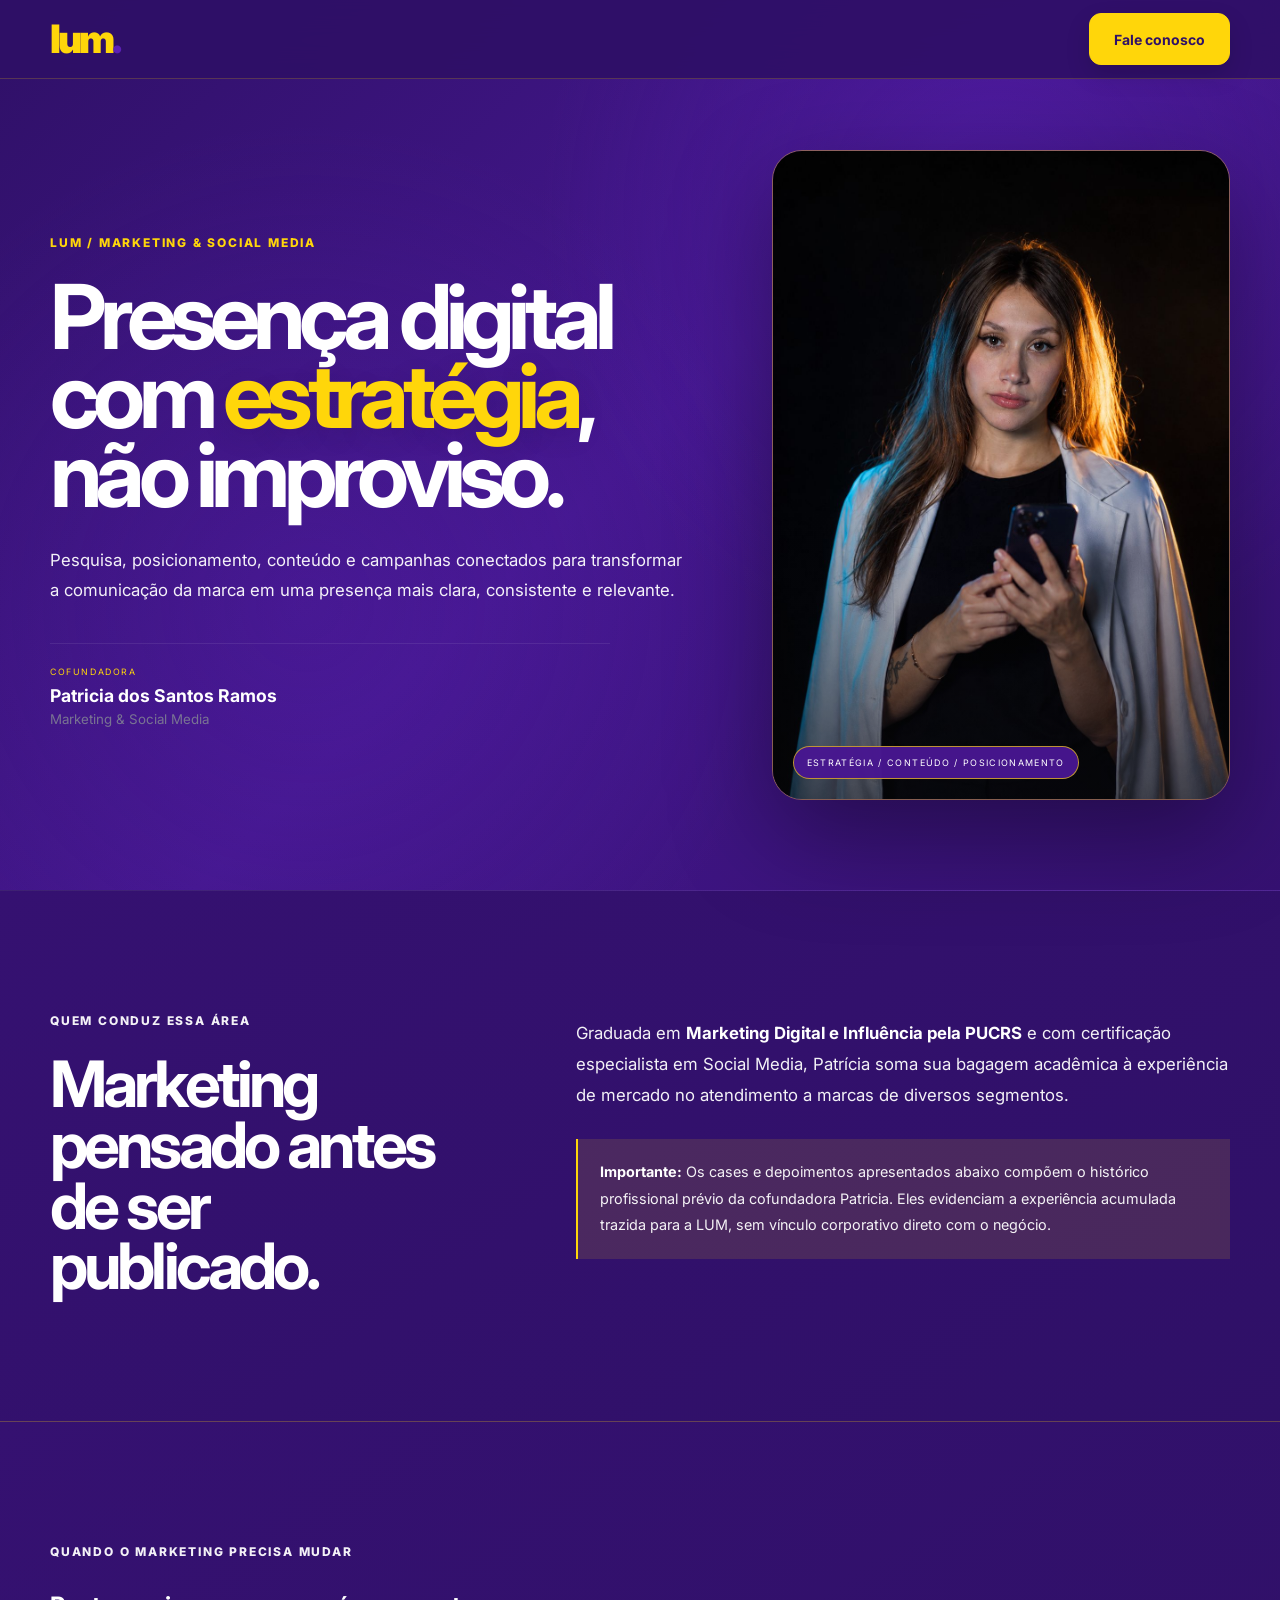
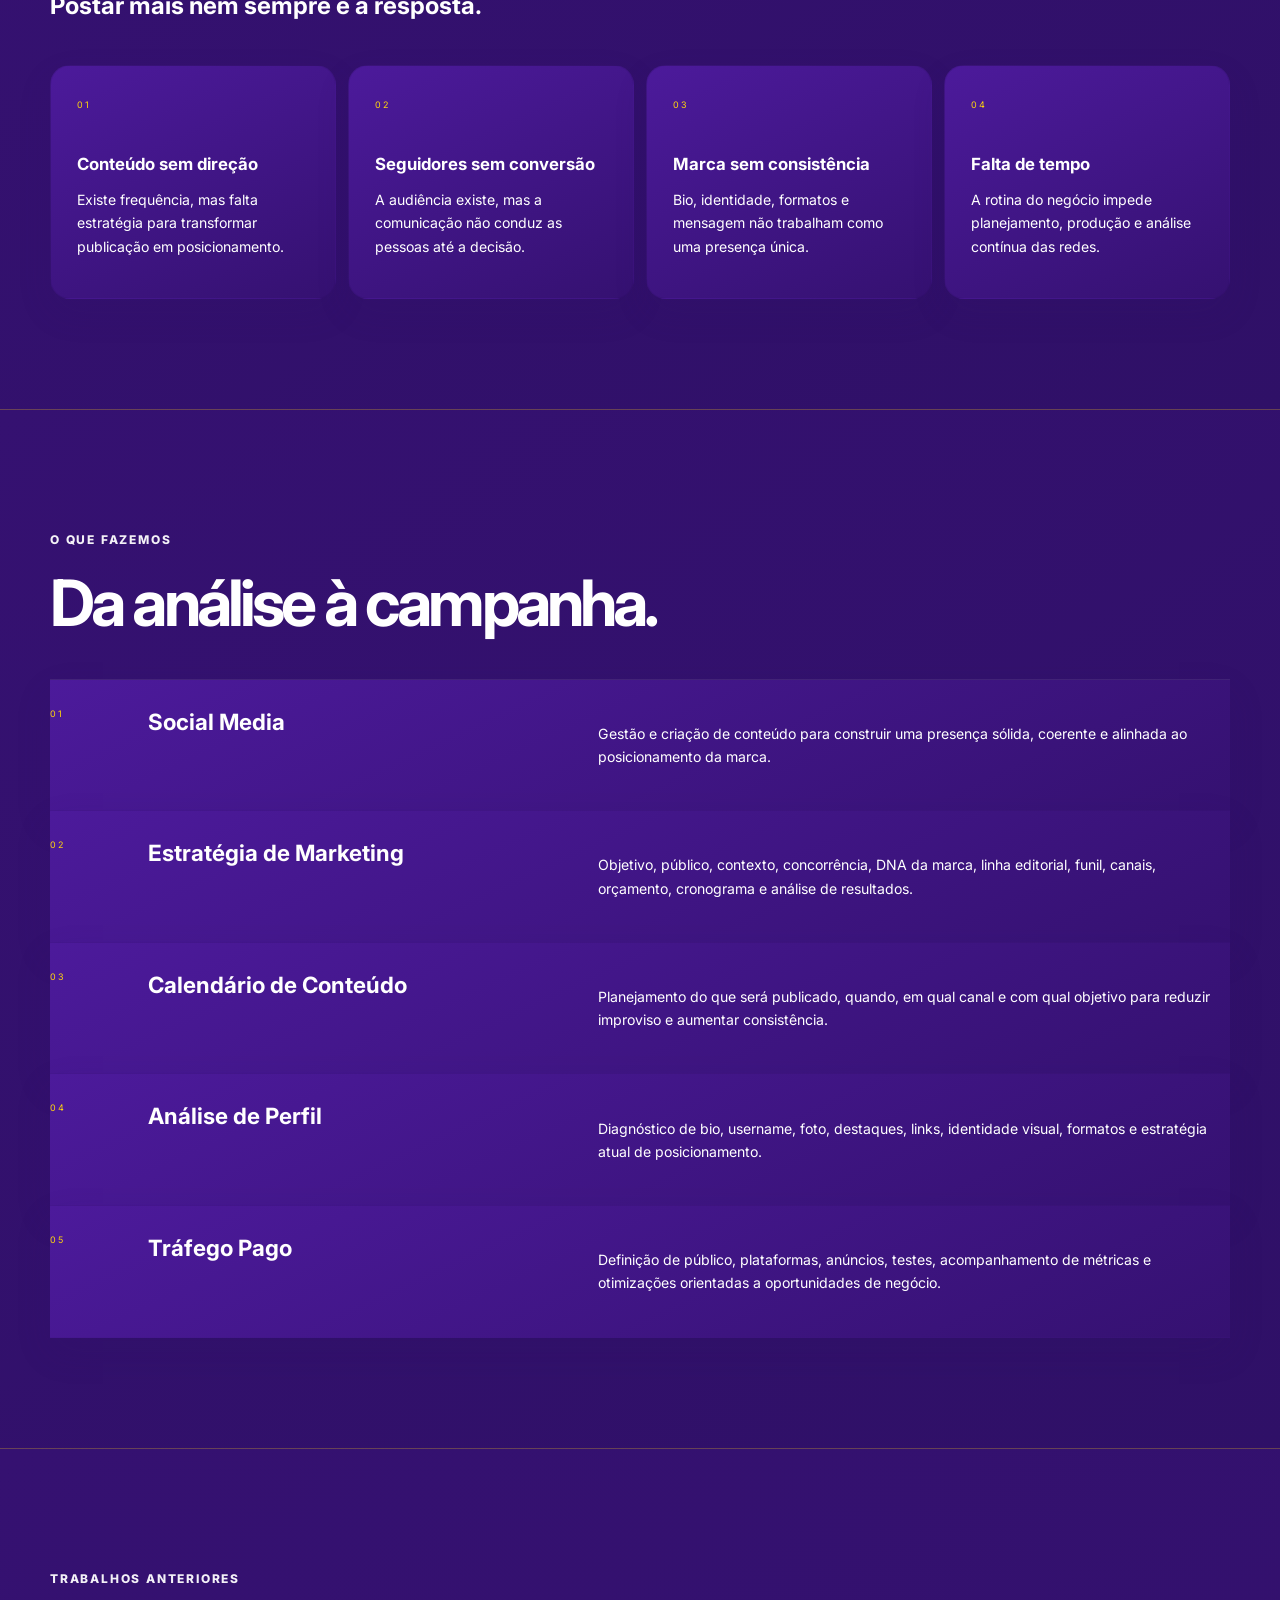
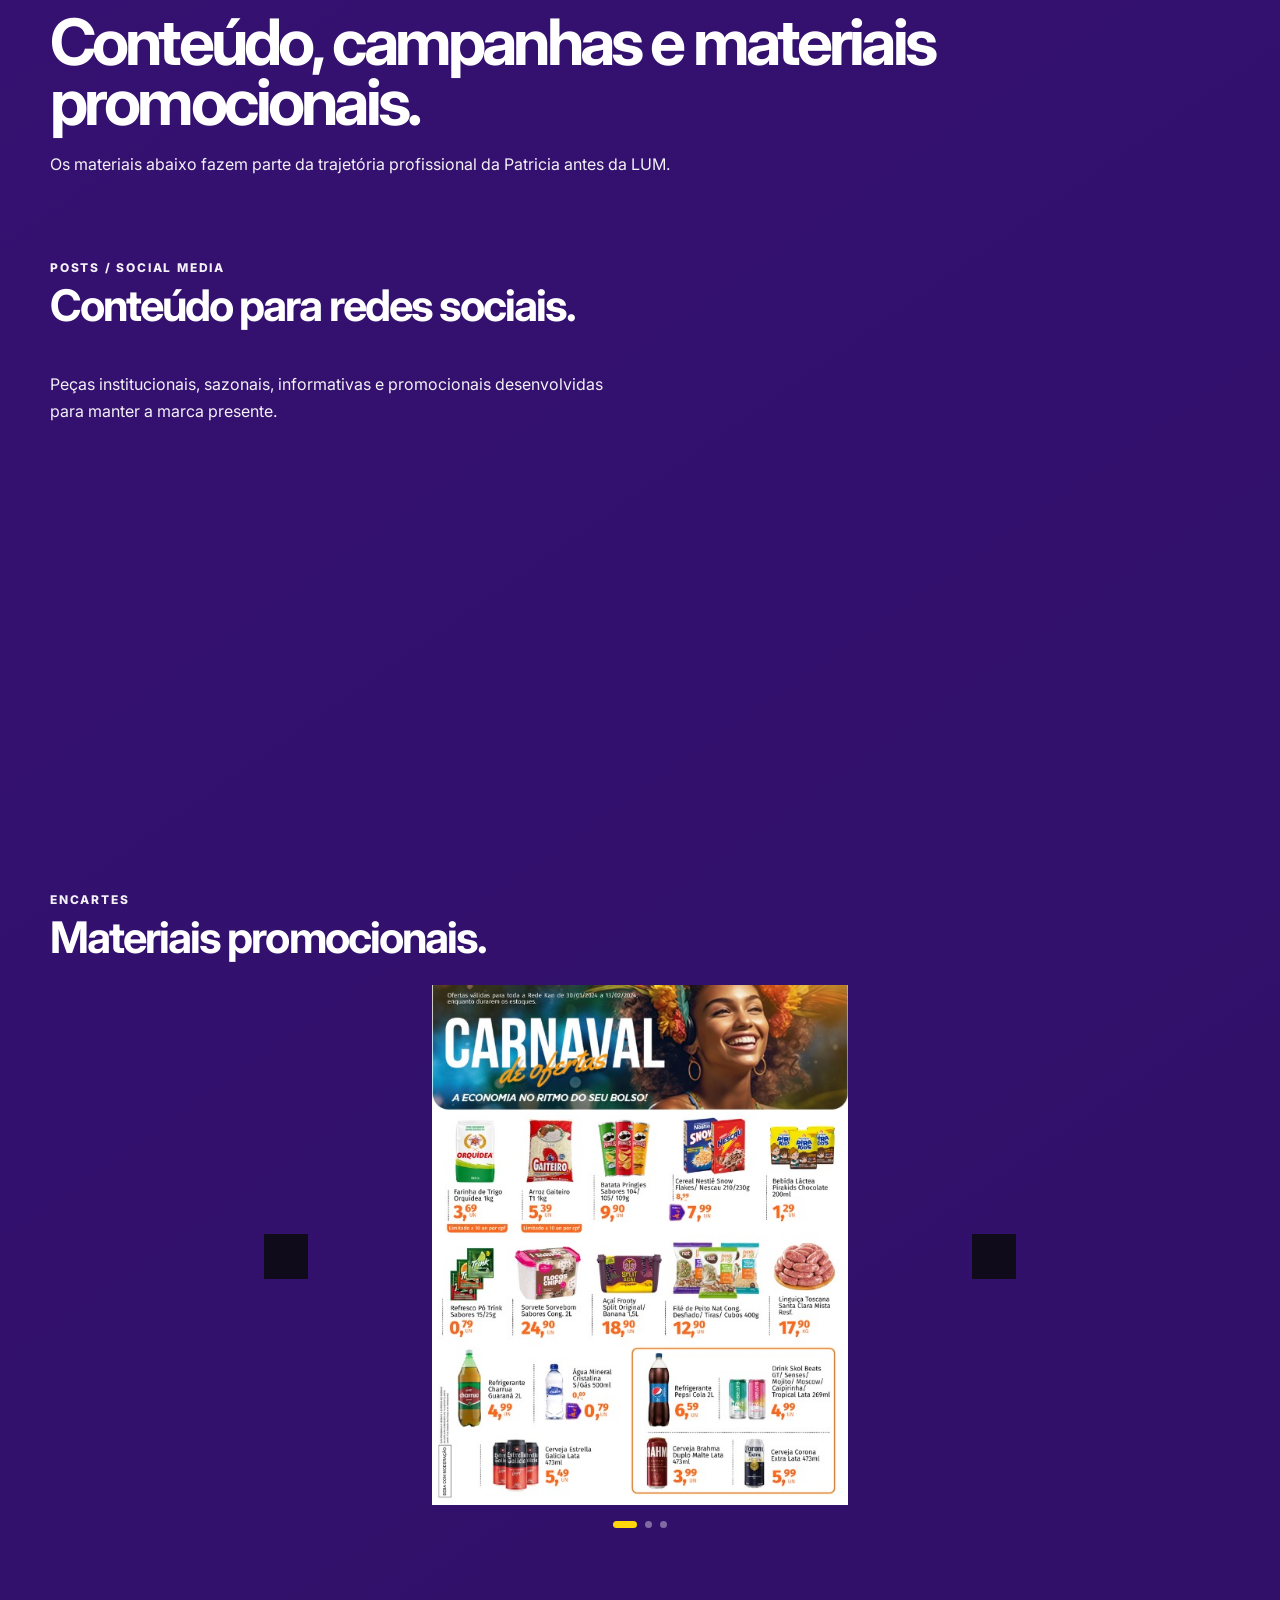
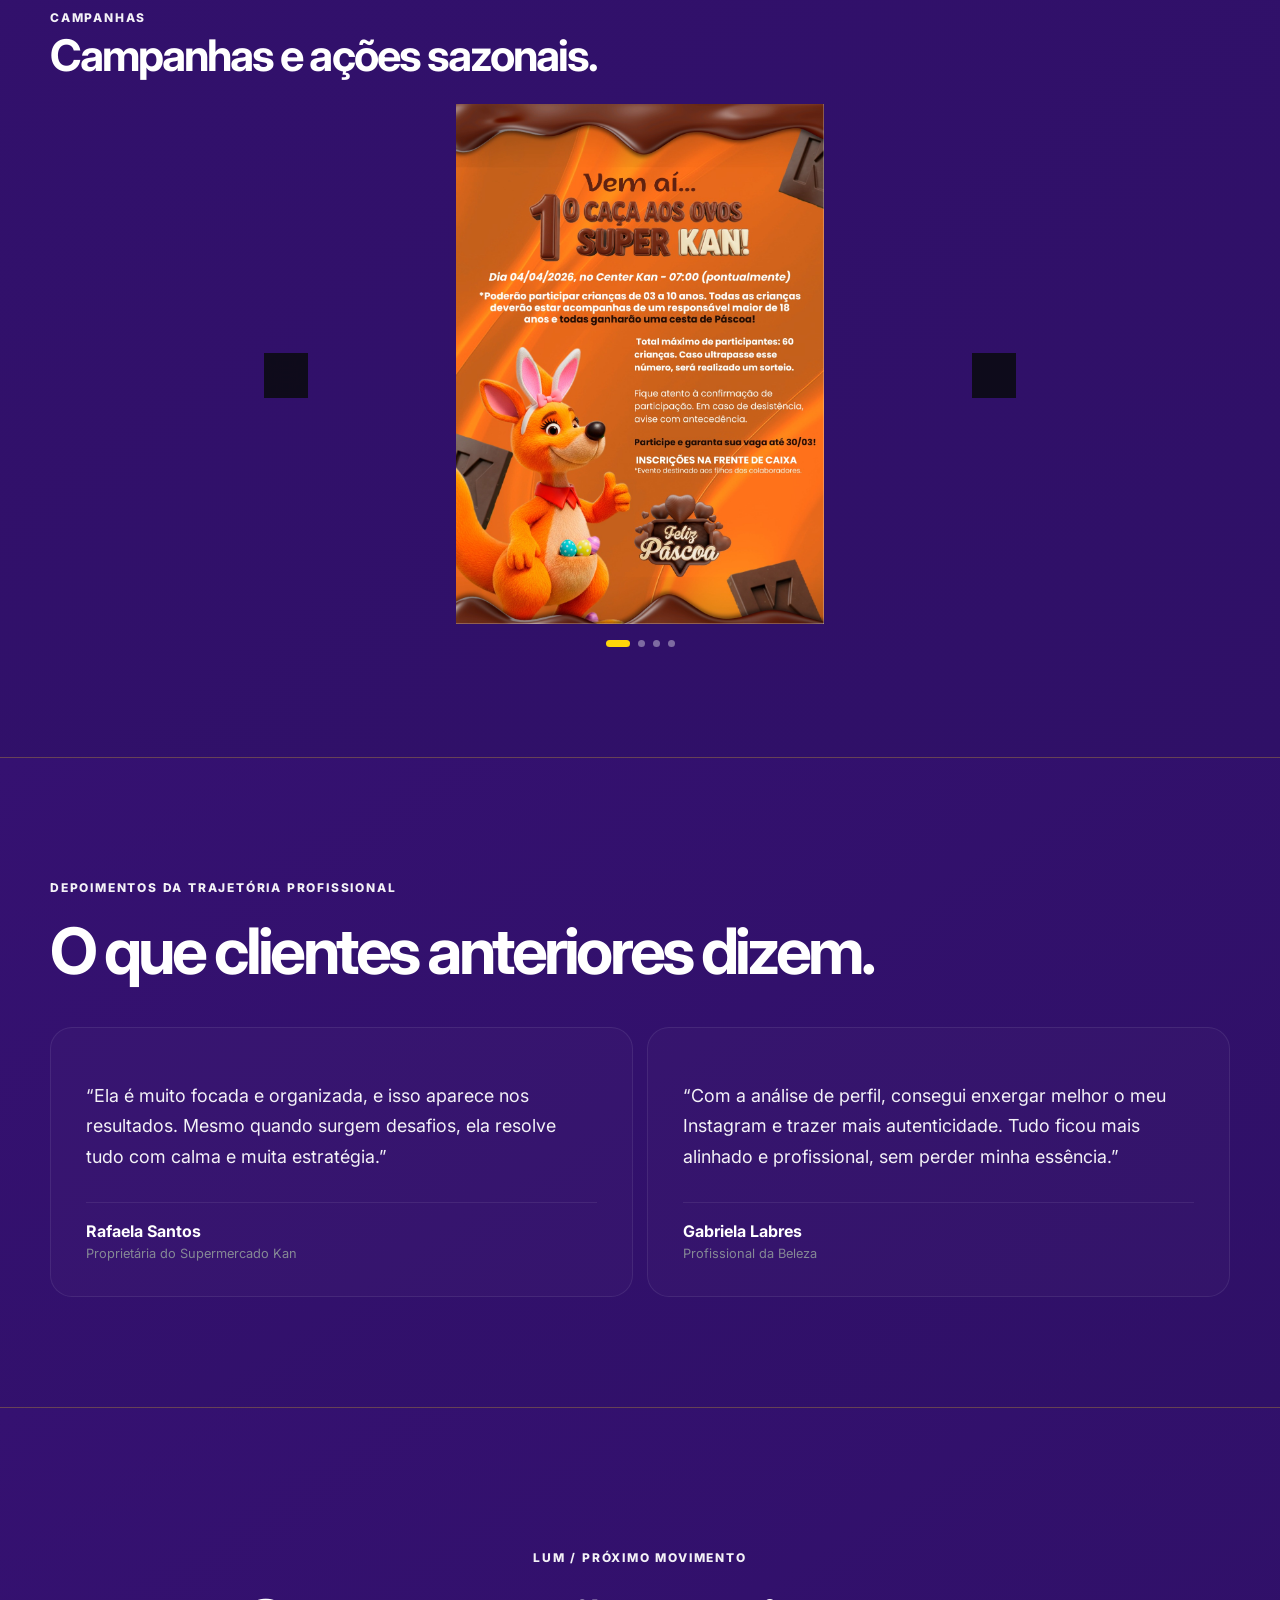
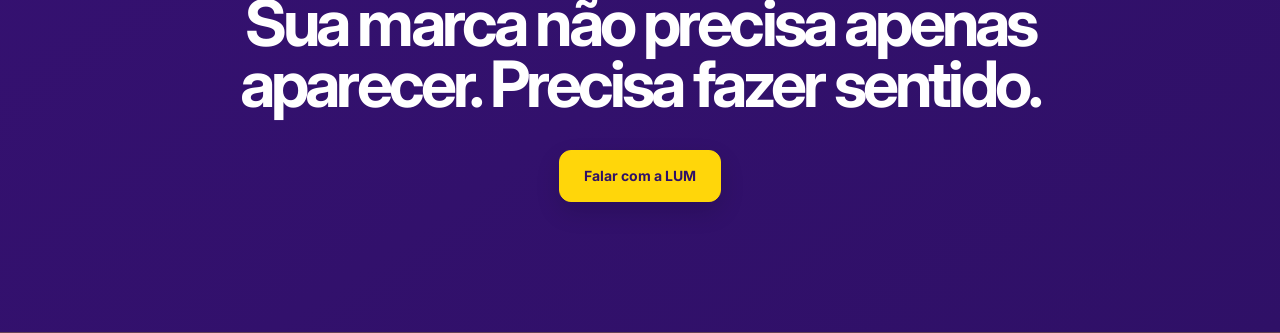
==== commit 3f00074c: "Add files via upload" ====
--- a/marketing.html
+++ b/marketing.html
@@ -1,203 +1,173 @@
 <!DOCTYPE html>
+
 <html lang="pt-BR">
 <head>
-  <meta charset="UTF-8">
-  <meta name="viewport" content="width=device-width,initial-scale=1">
-  <meta name="description" content="Marketing, Social Media e experiência profissional de Patricia dos Santos Ramos, cofundadora da LUM.">
-  <title>LUM — Marketing & Social Media</title>
-  <link rel="preconnect" href="https://fonts.googleapis.com">
-  <link rel="preconnect" href="https://fonts.gstatic.com" crossorigin>
-  <link href="https://fonts.googleapis.com/css2?family=Inter:wght@400;500;600;700;800;900&display=swap" rel="stylesheet">
-  <link rel="stylesheet" href="css/style.css">
-  <link rel="icon" type="image/svg+xml" href="assets/favicon-lum.svg">
-</head>
+<meta charset="utf-8"/>
+<meta content="width=device-width,initial-scale=1" name="viewport"/>
+<meta content="Marketing, Social Media e experiência profissional de Patricia dos Santos Ramos, cofundadora da LUM." name="description"/>
+<title>LUM — Marketing &amp; Social Media</title>
+<link href="https://fonts.googleapis.com" rel="preconnect"/>
+<link crossorigin="" href="https://fonts.gstatic.com" rel="preconnect"/>
+<link href="https://fonts.googleapis.com/css2?family=Inter:wght@400;500;600;700;800;900&amp;display=swap" rel="stylesheet"/>
+<link href="css/style.css" rel="stylesheet"/>
+<link href="assets/favicon-lum.svg" rel="icon" type="image/svg+xml"/></head>
 <body class="marketing-page">
 <header class="site-header">
-  <div class="container nav-wrap">
-    <a class="brand" href="index.html" aria-label="LUM — Página inicial"><span class="brand-word">lum<span>.</span></span></a>
-    
-    <a class="btn btn-primary" href="index.html#contato">Fale conosco</a>
-  </div>
+<div class="container nav-wrap">
+<a aria-label="LUM — Página inicial" class="brand" href="index.html"><span class="brand-word">lum<span>.</span></span></a>
+<a class="btn btn-primary" href="https://wa.me/5551985308573" rel="noopener noreferrer" target="_blank">Fale conosco</a>
+</div>
 </header>
-
 <main>
 <section class="mkt-hero">
-  <div class="container mkt-hero-grid">
-    <div class="mkt-hero-copy">
-      <p class="eyebrow">LUM / MARKETING & SOCIAL MEDIA</p>
-      <h1>Presença digital com <strong>estratégia</strong>, não improviso.</h1>
-      <p>Pesquisa, posicionamento, conteúdo e campanhas conectados para transformar a comunicação da marca em uma presença mais clara, consistente e relevante.</p>
-      <div class="mkt-person">
-        <span>COFUNDADORA</span>
-        <strong>Patricia dos Santos Ramos</strong>
-        <small>Marketing & Social Media</small>
-      </div>
-    </div>
-    <div class="mkt-hero-photo">
-      <img src="assets/team/patricia-marketing.jpeg" alt="Patricia dos Santos Ramos" loading="eager" fetchpriority="high">
-      <div class="mkt-photo-note">ESTRATÉGIA / CONTEÚDO / POSICIONAMENTO</div>
-    </div>
-  </div>
+<div class="container mkt-hero-grid">
+<div class="mkt-hero-copy">
+<p class="eyebrow">LUM / MARKETING &amp; SOCIAL MEDIA</p>
+<h1>Presença digital com <strong>estratégia</strong>, não improviso.</h1>
+<p>Pesquisa, posicionamento, conteúdo e campanhas conectados para transformar a comunicação da marca em uma presença mais clara, consistente e relevante.</p>
+<div class="mkt-person">
+<span>COFUNDADORA</span>
+<strong>Patricia dos Santos Ramos</strong>
+<small>Marketing &amp; Social Media</small>
+</div>
+</div>
+<div class="mkt-hero-photo">
+<img alt="Patricia dos Santos Ramos" fetchpriority="high" loading="eager" src="assets/team/patricia-marketing.jpeg"/>
+<div class="mkt-photo-note">ESTRATÉGIA / CONTEÚDO / POSICIONAMENTO</div>
+</div>
+</div>
 </section>
-
 <section class="mkt-intro" id="experiencia">
-  <div class="container mkt-intro-grid">
-    <div>
-      <p class="eyebrow">QUEM CONDUZ ESSA ÁREA</p>
-      <h2>Marketing pensado antes de ser publicado.</h2>
-    </div>
-    <div class="mkt-intro-text">
-      <p>Graduada em <strong>Marketing Digital e Influência pela PUCRS</strong> e com certificação especialista em Social Media, Patrícia soma sua bagagem acadêmica à experiência de mercado no atendimento a marcas de diversos segmentos.</p>
-      <p class="history-note"><strong>Importante:</strong> Os cases e depoimentos apresentados abaixo compõem o histórico profissional prévio da cofundadora Patricia. Eles evidenciam a experiência acumulada trazida para a LUM, sem vínculo corporativo direto com o negócio.</p>
-    </div>
-  </div>
+<div class="container mkt-intro-grid">
+<div>
+<p class="eyebrow">QUEM CONDUZ ESSA ÁREA</p>
+<h2>Marketing pensado antes de ser publicado.</h2>
+</div>
+<div class="mkt-intro-text">
+<p>Graduada em <strong>Marketing Digital e Influência pela PUCRS</strong> e com certificação especialista em Social Media, Patrícia soma sua bagagem acadêmica à experiência de mercado no atendimento a marcas de diversos segmentos.</p>
+<p class="history-note"><strong>Importante:</strong> Os cases e depoimentos apresentados abaixo compõem o histórico profissional prévio da cofundadora Patricia. Eles evidenciam a experiência acumulada trazida para a LUM, sem vínculo corporativo direto com o negócio.</p>
+</div>
+</div>
 </section>
-
 <section class="mkt-problems">
-  <div class="container">
-    <p class="eyebrow">QUANDO O MARKETING PRECISA MUDAR</p>
-    <h2>Postar mais nem sempre é a resposta.</h2>
-    <div class="problem-grid">
-      <article><span>01</span><strong>Conteúdo sem direção</strong><p>Existe frequência, mas falta estratégia para transformar publicação em posicionamento.</p></article>
-      <article><span>02</span><strong>Seguidores sem conversão</strong><p>A audiência existe, mas a comunicação não conduz as pessoas até a decisão.</p></article>
-      <article><span>03</span><strong>Marca sem consistência</strong><p>Bio, identidade, formatos e mensagem não trabalham como uma presença única.</p></article>
-      <article><span>04</span><strong>Falta de tempo</strong><p>A rotina do negócio impede planejamento, produção e análise contínua das redes.</p></article>
-    </div>
-  </div>
+<div class="container">
+<p class="eyebrow">QUANDO O MARKETING PRECISA MUDAR</p>
+<h2>Postar mais nem sempre é a resposta.</h2>
+<div class="problem-grid">
+<article><span>01</span><strong>Conteúdo sem direção</strong><p>Existe frequência, mas falta estratégia para transformar publicação em posicionamento.</p></article>
+<article><span>02</span><strong>Seguidores sem conversão</strong><p>A audiência existe, mas a comunicação não conduz as pessoas até a decisão.</p></article>
+<article><span>03</span><strong>Marca sem consistência</strong><p>Bio, identidade, formatos e mensagem não trabalham como uma presença única.</p></article>
+<article><span>04</span><strong>Falta de tempo</strong><p>A rotina do negócio impede planejamento, produção e análise contínua das redes.</p></article>
+</div>
+</div>
 </section>
-
 <section class="mkt-services" id="servicos-marketing">
-  <div class="container">
-    <div class="mkt-section-title">
-      <p class="eyebrow">O QUE FAZEMOS</p>
-      <h2>Da análise à campanha.</h2>
-    </div>
-    <div class="mkt-service-list">
-      <article><span>01</span><h3>Social Media</h3><p>Gestão e criação de conteúdo para construir uma presença sólida, coerente e alinhada ao posicionamento da marca.</p></article>
-      <article><span>02</span><h3>Estratégia de Marketing</h3><p>Objetivo, público, contexto, concorrência, DNA da marca, linha editorial, funil, canais, orçamento, cronograma e análise de resultados.</p></article>
-      <article><span>03</span><h3>Calendário de Conteúdo</h3><p>Planejamento do que será publicado, quando, em qual canal e com qual objetivo para reduzir improviso e aumentar consistência.</p></article>
-      <article><span>04</span><h3>Análise de Perfil</h3><p>Diagnóstico de bio, username, foto, destaques, links, identidade visual, formatos e estratégia atual de posicionamento.</p></article>
-      <article><span>05</span><h3>Tráfego Pago</h3><p>Definição de público, plataformas, anúncios, testes, acompanhamento de métricas e otimizações orientadas a oportunidades de negócio.</p></article>
-    </div>
-  </div>
+<div class="container">
+<div class="mkt-section-title">
+<p class="eyebrow">O QUE FAZEMOS</p>
+<h2>Da análise à campanha.</h2>
+</div>
+<div class="mkt-service-list">
+<article><span>01</span><h3>Social Media</h3><p>Gestão e criação de conteúdo para construir uma presença sólida, coerente e alinhada ao posicionamento da marca.</p></article>
+<article><span>02</span><h3>Estratégia de Marketing</h3><p>Objetivo, público, contexto, concorrência, DNA da marca, linha editorial, funil, canais, orçamento, cronograma e análise de resultados.</p></article>
+<article><span>03</span><h3>Calendário de Conteúdo</h3><p>Planejamento do que será publicado, quando, em qual canal e com qual objetivo para reduzir improviso e aumentar consistência.</p></article>
+<article><span>04</span><h3>Análise de Perfil</h3><p>Diagnóstico de bio, username, foto, destaques, links, identidade visual, formatos e estratégia atual de posicionamento.</p></article>
+<article><span>05</span><h3>Tráfego Pago</h3><p>Definição de público, plataformas, anúncios, testes, acompanhamento de métricas e otimizações orientadas a oportunidades de negócio.</p></article>
+</div>
+</div>
 </section>
-
-
-
-
 <section class="mkt-work mkt-work-repaired" id="projetos">
-  <div class="container">
-    <div class="mkt-section-title">
-      <p class="eyebrow">TRABALHOS ANTERIORES</p>
-      <h2>Conteúdo, campanhas e materiais promocionais.</h2>
-      <p class="mkt-work-note">Os materiais abaixo fazem parte da trajetória profissional da Patricia antes da LUM.</p>
-    </div>
-
-    <div class="portfolio-showcase">
-      <div class="portfolio-showcase-copy repaired-copy">
-        <div>
-          <p class="eyebrow">POSTS / SOCIAL MEDIA</p>
-          <h3>Conteúdo para redes sociais.</h3>
-        </div>
-        <p>Peças institucionais, sazonais, informativas e promocionais desenvolvidas para manter a marca presente.</p>
-      </div>
-      <div class="auto-marquee">
-        <div class="auto-marquee-track">
-          <figure class="portfolio-slide post-slide"><img src="assets/portfolio-patricia/post-01.jpeg" alt="Post desenvolvido anteriormente por Patricia 1" loading="eager" decoding="async"></figure>
-<figure class="portfolio-slide post-slide"><img src="assets/portfolio-patricia/post-02.jpeg" alt="Post desenvolvido anteriormente por Patricia 2" loading="eager" decoding="async"></figure>
-<figure class="portfolio-slide post-slide"><img src="assets/portfolio-patricia/post-03.jpeg" alt="Post desenvolvido anteriormente por Patricia 3" loading="eager" decoding="async"></figure>
-<figure class="portfolio-slide post-slide"><img src="assets/portfolio-patricia/post-04.jpeg" alt="Post desenvolvido anteriormente por Patricia 4" loading="eager" decoding="async"></figure>
-<figure class="portfolio-slide post-slide"><img src="assets/portfolio-patricia/post-05.jpeg" alt="Post desenvolvido anteriormente por Patricia 5" loading="eager" decoding="async"></figure>
-<figure class="portfolio-slide post-slide"><img src="assets/portfolio-patricia/post-06.jpeg" alt="Post desenvolvido anteriormente por Patricia 6" loading="eager" decoding="async"></figure>
-<figure class="portfolio-slide post-slide"><img src="assets/portfolio-patricia/post-07.jpeg" alt="Post desenvolvido anteriormente por Patricia 7" loading="eager" decoding="async"></figure>
-<figure class="portfolio-slide post-slide"><img src="assets/portfolio-patricia/post-08.jpeg" alt="Post desenvolvido anteriormente por Patricia 8" loading="eager" decoding="async"></figure>
-<figure class="portfolio-slide post-slide"><img src="assets/portfolio-patricia/post-09.jpeg" alt="Post desenvolvido anteriormente por Patricia 9" loading="eager" decoding="async"></figure>
-<figure class="portfolio-slide post-slide"><img src="assets/portfolio-patricia/post-10.jpeg" alt="Post desenvolvido anteriormente por Patricia 10" loading="eager" decoding="async"></figure>
-<figure class="portfolio-slide post-slide"><img src="assets/portfolio-patricia/post-11.jpeg" alt="Post desenvolvido anteriormente por Patricia 11" loading="eager" decoding="async"></figure>
-<figure class="portfolio-slide post-slide"><img src="assets/portfolio-patricia/post-12.jpeg" alt="Post desenvolvido anteriormente por Patricia 12" loading="eager" decoding="async"></figure>
-<figure class="portfolio-slide post-slide"><img src="assets/portfolio-patricia/post-13.jpeg" alt="Post desenvolvido anteriormente por Patricia 13" loading="eager" decoding="async"></figure>
-          <figure class="portfolio-slide post-slide"><img src="assets/portfolio-patricia/post-01.jpeg" alt="Post desenvolvido anteriormente por Patricia 1" loading="eager" decoding="async"></figure>
-<figure class="portfolio-slide post-slide"><img src="assets/portfolio-patricia/post-02.jpeg" alt="Post desenvolvido anteriormente por Patricia 2" loading="eager" decoding="async"></figure>
-<figure class="portfolio-slide post-slide"><img src="assets/portfolio-patricia/post-03.jpeg" alt="Post desenvolvido anteriormente por Patricia 3" loading="eager" decoding="async"></figure>
-<figure class="portfolio-slide post-slide"><img src="assets/portfolio-patricia/post-04.jpeg" alt="Post desenvolvido anteriormente por Patricia 4" loading="eager" decoding="async"></figure>
-<figure class="portfolio-slide post-slide"><img src="assets/portfolio-patricia/post-05.jpeg" alt="Post desenvolvido anteriormente por Patricia 5" loading="eager" decoding="async"></figure>
-<figure class="portfolio-slide post-slide"><img src="assets/portfolio-patricia/post-06.jpeg" alt="Post desenvolvido anteriormente por Patricia 6" loading="eager" decoding="async"></figure>
-<figure class="portfolio-slide post-slide"><img src="assets/portfolio-patricia/post-07.jpeg" alt="Post desenvolvido anteriormente por Patricia 7" loading="eager" decoding="async"></figure>
-<figure class="portfolio-slide post-slide"><img src="assets/portfolio-patricia/post-08.jpeg" alt="Post desenvolvido anteriormente por Patricia 8" loading="eager" decoding="async"></figure>
-<figure class="portfolio-slide post-slide"><img src="assets/portfolio-patricia/post-09.jpeg" alt="Post desenvolvido anteriormente por Patricia 9" loading="eager" decoding="async"></figure>
-<figure class="portfolio-slide post-slide"><img src="assets/portfolio-patricia/post-10.jpeg" alt="Post desenvolvido anteriormente por Patricia 10" loading="eager" decoding="async"></figure>
-<figure class="portfolio-slide post-slide"><img src="assets/portfolio-patricia/post-11.jpeg" alt="Post desenvolvido anteriormente por Patricia 11" loading="eager" decoding="async"></figure>
-<figure class="portfolio-slide post-slide"><img src="assets/portfolio-patricia/post-12.jpeg" alt="Post desenvolvido anteriormente por Patricia 12" loading="eager" decoding="async"></figure>
-<figure class="portfolio-slide post-slide"><img src="assets/portfolio-patricia/post-13.jpeg" alt="Post desenvolvido anteriormente por Patricia 13" loading="eager" decoding="async"></figure>
-        </div>
-      </div>
-    </div>
-
-    <div class="portfolio-showcase">
-      <div class="portfolio-showcase-copy repaired-copy">
-        <div>
-          <p class="eyebrow">ENCARTES</p>
-          <h3>Materiais promocionais.</h3>
-        </div>
-        
-      </div>
-      <div class="portfolio-gallery repaired-gallery" data-gallery data-autoplay="5200">
-        <button class="gallery-arrow gallery-prev" aria-label="Encarte anterior">‹</button>
-        <div class="gallery-viewport"><div class="gallery-track"><figure class="portfolio-slide encarte-slide"><img src="assets/portfolio-patricia/encarte-01.jpeg" alt="Encarte desenvolvido anteriormente por Patricia 1" loading="lazy"></figure>
-<figure class="portfolio-slide encarte-slide"><img src="assets/portfolio-patricia/encarte-02.jpeg" alt="Encarte desenvolvido anteriormente por Patricia 2" loading="lazy"></figure>
-<figure class="portfolio-slide encarte-slide"><img src="assets/portfolio-patricia/encarte-03.jpeg" alt="Encarte desenvolvido anteriormente por Patricia 3" loading="lazy"></figure></div></div>
-        <button class="gallery-arrow gallery-next" aria-label="Próximo encarte">›</button>
-        <div class="gallery-dots" aria-hidden="true"></div>
-      </div>
-    </div>
-
-    <div class="portfolio-showcase">
-      <div class="portfolio-showcase-copy repaired-copy">
-        <div>
-          <p class="eyebrow">CAMPANHAS</p>
-          <h3>Campanhas e ações sazonais.</h3>
-        </div>
-        
-      </div>
-      <div class="portfolio-gallery repaired-gallery" data-gallery data-autoplay="4700">
-        <button class="gallery-arrow gallery-prev" aria-label="Campanha anterior">‹</button>
-        <div class="gallery-viewport"><div class="gallery-track"><figure class="portfolio-slide campaign-slide"><img src="assets/portfolio-patricia/campanha-01.jpeg" alt="Campanha desenvolvida anteriormente por Patricia 1" loading="lazy"></figure>
-<figure class="portfolio-slide campaign-slide"><img src="assets/portfolio-patricia/campanha-02.jpeg" alt="Campanha desenvolvida anteriormente por Patricia 2" loading="lazy"></figure>
-<figure class="portfolio-slide campaign-slide"><img src="assets/portfolio-patricia/campanha-03.jpeg" alt="Campanha desenvolvida anteriormente por Patricia 3" loading="lazy"></figure>
-<figure class="portfolio-slide campaign-slide"><img src="assets/portfolio-patricia/campanha-04.jpeg" alt="Campanha desenvolvida anteriormente por Patricia 4" loading="lazy"></figure></div></div>
-        <button class="gallery-arrow gallery-next" aria-label="Próxima campanha">›</button>
-        <div class="gallery-dots" aria-hidden="true"></div>
-      </div>
-    </div>
-  </div>
+<div class="container">
+<div class="mkt-section-title">
+<p class="eyebrow">TRABALHOS ANTERIORES</p>
+<h2>Conteúdo, campanhas e materiais promocionais.</h2>
+<p class="mkt-work-note">Os materiais abaixo fazem parte da trajetória profissional da Patricia antes da LUM.</p>
+</div>
+<div class="portfolio-showcase">
+<div class="portfolio-showcase-copy repaired-copy">
+<div>
+<p class="eyebrow">POSTS / SOCIAL MEDIA</p>
+<h3>Conteúdo para redes sociais.</h3>
+</div>
+<p>Peças institucionais, sazonais, informativas e promocionais desenvolvidas para manter a marca presente.</p>
+</div>
+<div class="auto-marquee">
+<div class="auto-marquee-track">
+<figure class="portfolio-slide post-slide"><img alt="Post desenvolvido anteriormente por Patricia 1" decoding="async" loading="eager" src="assets/portfolio-patricia/post-01.jpeg"/></figure>
+<figure class="portfolio-slide post-slide"><img alt="Post desenvolvido anteriormente por Patricia 2" decoding="async" loading="eager" src="assets/portfolio-patricia/post-02.jpeg"/></figure>
+<figure class="portfolio-slide post-slide"><img alt="Post desenvolvido anteriormente por Patricia 3" decoding="async" loading="eager" src="assets/portfolio-patricia/post-03.jpeg"/></figure>
+<figure class="portfolio-slide post-slide"><img alt="Post desenvolvido anteriormente por Patricia 4" decoding="async" loading="eager" src="assets/portfolio-patricia/post-04.jpeg"/></figure>
+<figure class="portfolio-slide post-slide"><img alt="Post desenvolvido anteriormente por Patricia 5" decoding="async" loading="eager" src="assets/portfolio-patricia/post-05.jpeg"/></figure>
+<figure class="portfolio-slide post-slide"><img alt="Post desenvolvido anteriormente por Patricia 6" decoding="async" loading="eager" src="assets/portfolio-patricia/post-06.jpeg"/></figure>
+<figure class="portfolio-slide post-slide"><img alt="Post desenvolvido anteriormente por Patricia 7" decoding="async" loading="eager" src="assets/portfolio-patricia/post-07.jpeg"/></figure>
+<figure class="portfolio-slide post-slide"><img alt="Post desenvolvido anteriormente por Patricia 8" decoding="async" loading="eager" src="assets/portfolio-patricia/post-08.jpeg"/></figure>
+<figure class="portfolio-slide post-slide"><img alt="Post desenvolvido anteriormente por Patricia 9" decoding="async" loading="eager" src="assets/portfolio-patricia/post-09.jpeg"/></figure>
+<figure class="portfolio-slide post-slide"><img alt="Post desenvolvido anteriormente por Patricia 10" decoding="async" loading="eager" src="assets/portfolio-patricia/post-10.jpeg"/></figure>
+<figure class="portfolio-slide post-slide"><img alt="Post desenvolvido anteriormente por Patricia 11" decoding="async" loading="eager" src="assets/portfolio-patricia/post-11.jpeg"/></figure>
+<figure class="portfolio-slide post-slide"><img alt="Post desenvolvido anteriormente por Patricia 12" decoding="async" loading="eager" src="assets/portfolio-patricia/post-12.jpeg"/></figure>
+<figure class="portfolio-slide post-slide"><img alt="Post desenvolvido anteriormente por Patricia 13" decoding="async" loading="eager" src="assets/portfolio-patricia/post-13.jpeg"/></figure>
+<figure class="portfolio-slide post-slide"><img alt="Post desenvolvido anteriormente por Patricia 1" decoding="async" loading="eager" src="assets/portfolio-patricia/post-01.jpeg"/></figure><figure class="portfolio-slide post-slide"><img alt="Post desenvolvido anteriormente por Patricia 2" decoding="async" loading="eager" src="assets/portfolio-patricia/post-02.jpeg"/></figure><figure class="portfolio-slide post-slide"><img alt="Post desenvolvido anteriormente por Patricia 3" decoding="async" loading="eager" src="assets/portfolio-patricia/post-03.jpeg"/></figure><figure class="portfolio-slide post-slide"><img alt="Post desenvolvido anteriormente por Patricia 4" decoding="async" loading="eager" src="assets/portfolio-patricia/post-04.jpeg"/></figure><figure class="portfolio-slide post-slide"><img alt="Post desenvolvido anteriormente por Patricia 5" decoding="async" loading="eager" src="assets/portfolio-patricia/post-05.jpeg"/></figure><figure class="portfolio-slide post-slide"><img alt="Post desenvolvido anteriormente por Patricia 6" decoding="async" loading="eager" src="assets/portfolio-patricia/post-06.jpeg"/></figure><figure class="portfolio-slide post-slide"><img alt="Post desenvolvido anteriormente por Patricia 7" decoding="async" loading="eager" src="assets/portfolio-patricia/post-07.jpeg"/></figure><figure class="portfolio-slide post-slide"><img alt="Post desenvolvido anteriormente por Patricia 8" decoding="async" loading="eager" src="assets/portfolio-patricia/post-08.jpeg"/></figure><figure class="portfolio-slide post-slide"><img alt="Post desenvolvido anteriormente por Patricia 9" decoding="async" loading="eager" src="assets/portfolio-patricia/post-09.jpeg"/></figure><figure class="portfolio-slide post-slide"><img alt="Post desenvolvido anteriormente por Patricia 10" decoding="async" loading="eager" src="assets/portfolio-patricia/post-10.jpeg"/></figure><figure class="portfolio-slide post-slide"><img alt="Post desenvolvido anteriormente por Patricia 11" decoding="async" loading="eager" src="assets/portfolio-patricia/post-11.jpeg"/></figure><figure class="portfolio-slide post-slide"><img alt="Post desenvolvido anteriormente por Patricia 12" decoding="async" loading="eager" src="assets/portfolio-patricia/post-12.jpeg"/></figure><figure class="portfolio-slide post-slide"><img alt="Post desenvolvido anteriormente por Patricia 13" decoding="async" loading="eager" src="assets/portfolio-patricia/post-13.jpeg"/></figure></div>
+</div>
+</div>
+<div class="portfolio-showcase">
+<div class="portfolio-showcase-copy repaired-copy">
+<div>
+<p class="eyebrow">ENCARTES</p>
+<h3>Materiais promocionais.</h3>
+</div>
+</div>
+<div class="portfolio-gallery repaired-gallery" data-autoplay="5200" data-gallery="">
+<button aria-label="Encarte anterior" class="gallery-arrow gallery-prev">‹</button>
+<div class="gallery-viewport"><div class="gallery-track"><figure class="portfolio-slide encarte-slide"><img alt="Encarte desenvolvido anteriormente por Patricia 1" loading="lazy" src="assets/portfolio-patricia/encarte-01.jpeg"/></figure>
+<figure class="portfolio-slide encarte-slide"><img alt="Encarte desenvolvido anteriormente por Patricia 2" loading="lazy" src="assets/portfolio-patricia/encarte-02.jpeg"/></figure>
+<figure class="portfolio-slide encarte-slide"><img alt="Encarte desenvolvido anteriormente por Patricia 3" loading="lazy" src="assets/portfolio-patricia/encarte-03.jpeg"/></figure></div></div>
+<button aria-label="Próximo encarte" class="gallery-arrow gallery-next">›</button>
+<div aria-hidden="true" class="gallery-dots"></div>
+</div>
+</div>
+<div class="portfolio-showcase">
+<div class="portfolio-showcase-copy repaired-copy">
+<div>
+<p class="eyebrow">CAMPANHAS</p>
+<h3>Campanhas e ações sazonais.</h3>
+</div>
+</div>
+<div class="portfolio-gallery repaired-gallery" data-autoplay="4700" data-gallery="">
+<button aria-label="Campanha anterior" class="gallery-arrow gallery-prev">‹</button>
+<div class="gallery-viewport"><div class="gallery-track"><figure class="portfolio-slide campaign-slide"><img alt="Campanha desenvolvida anteriormente por Patricia 1" loading="lazy" src="assets/portfolio-patricia/campanha-01.jpeg"/></figure>
+<figure class="portfolio-slide campaign-slide"><img alt="Campanha desenvolvida anteriormente por Patricia 2" loading="lazy" src="assets/portfolio-patricia/campanha-02.jpeg"/></figure>
+<figure class="portfolio-slide campaign-slide"><img alt="Campanha desenvolvida anteriormente por Patricia 3" loading="lazy" src="assets/portfolio-patricia/campanha-03.jpeg"/></figure>
+<figure class="portfolio-slide campaign-slide"><img alt="Campanha desenvolvida anteriormente por Patricia 4" loading="lazy" src="assets/portfolio-patricia/campanha-04.jpeg"/></figure></div></div>
+<button aria-label="Próxima campanha" class="gallery-arrow gallery-next">›</button>
+<div aria-hidden="true" class="gallery-dots"></div>
+</div>
+</div>
+</div>
 </section>
-
-
 <section class="mkt-testimonials">
-  <div class="container">
-    <p class="eyebrow">DEPOIMENTOS DA TRAJETÓRIA PROFISSIONAL</p>
-    <h2>O que clientes anteriores dizem.</h2>
-    <div class="testimonial-grid">
-      <blockquote>
-        <p>“Ela é muito focada e organizada, e isso aparece nos resultados. Mesmo quando surgem desafios, ela resolve tudo com calma e muita estratégia.”</p>
-        <footer><strong>Rafaela Santos</strong><span>Proprietária do Supermercado Kan</span></footer>
-      </blockquote>
-      <blockquote>
-        <p>“Com a análise de perfil, consegui enxergar melhor o meu Instagram e trazer mais autenticidade. Tudo ficou mais alinhado e profissional, sem perder minha essência.”</p>
-        <footer><strong>Gabriela Labres</strong><span>Profissional da Beleza</span></footer>
-      </blockquote>
-    </div>
-  </div>
+<div class="container">
+<p class="eyebrow">DEPOIMENTOS DA TRAJETÓRIA PROFISSIONAL</p>
+<h2>O que clientes anteriores dizem.</h2>
+<div class="testimonial-grid">
+<blockquote>
+<p>“Ela é muito focada e organizada, e isso aparece nos resultados. Mesmo quando surgem desafios, ela resolve tudo com calma e muita estratégia.”</p>
+<footer><strong>Rafaela Santos</strong><span>Proprietária do Supermercado Kan</span></footer>
+</blockquote>
+<blockquote>
+<p>“Com a análise de perfil, consegui enxergar melhor o meu Instagram e trazer mais autenticidade. Tudo ficou mais alinhado e profissional, sem perder minha essência.”</p>
+<footer><strong>Gabriela Labres</strong><span>Profissional da Beleza</span></footer>
+</blockquote>
+</div>
+</div>
 </section>
-
 <section class="mkt-cta">
-  <div class="container">
-    <p class="eyebrow">LUM / PRÓXIMO MOVIMENTO</p>
-    <h2>Sua marca não precisa apenas aparecer. Precisa fazer sentido.</h2>
-    <a class="btn btn-primary" href="index.html#contato">Falar com a LUM</a>
-  </div>
+<div class="container">
+<p class="eyebrow">LUM / PRÓXIMO MOVIMENTO</p>
+<h2>Sua marca não precisa apenas aparecer. Precisa fazer sentido.</h2>
+<a class="btn btn-primary" href="https://wa.me/5551985308573" rel="noopener noreferrer" target="_blank">Falar com a LUM</a>
+</div>
 </section>
 </main>
-  <script src="js/main.js"></script>
+<script src="js/main.js"></script>
 </body>
 </html>
--- a/css/style.css
+++ b/css/style.css
@@ -19,7 +19,7 @@
 html { scroll-behavior: smooth; }
 body {
   margin: 0;
-  font-family: 'Inter', sans-serif;
+  font-family: "Inter", sans-serif;
   background: var(--bg);
   color: var(--white);
   overflow-x: hidden;
@@ -32,9 +32,7 @@
 .site-header { position: fixed; top: 0; left: 0; width: 100%; z-index: 100; background: rgba(9,9,13,.72); backdrop-filter: blur(18px); border-bottom: 1px solid rgba(255,255,255,.06); }
 .nav-wrap { min-height: 78px; display: flex; align-items: center; justify-content: space-between; gap: 28px; }
 .brand { display: inline-flex; align-items: center; gap: 10px; }
-.brand-mark { width: 38px; height: 38px; display: grid; place-items: center; border-radius: 10px; font: 700 20px 'Space Grotesk'; background: linear-gradient(145deg, #5B21B6, #5B21B6 45%, #5B21B6); box-shadow: inset 0 1px 0 rgba(255,255,255,.35), 0 0 25px rgba(113,72,255,.28); transform: skew(-7deg); }
-.brand-text { font: 700 19px 'Space Grotesk'; letter-spacing: .08em; }
-.brand-text span { color: var(--orange); }
+
 .main-nav { display: flex; gap: 28px; margin-left: auto; }
 .main-nav a { color: #d0d0d7; font-size: 14px; transition: .25s; }
 .main-nav a:hover { color: white; }
@@ -48,54 +46,16 @@
 .menu-toggle span { display:block; width:26px; height:2px; background:#fff; margin:5px 0; }
 
 .hero { min-height: 820px; padding: 165px 0 0; position: relative; overflow: hidden; display:flex; flex-direction:column; }
-.hero-grid, .cta-grid { position:absolute; inset:0; background-image: linear-gradient(rgba(255,255,255,.03) 1px, transparent 1px), linear-gradient(90deg, rgba(255,255,255,.03) 1px, transparent 1px); background-size: 54px 54px; mask-image: linear-gradient(to bottom, black, transparent 85%); }
+.cta-grid{ position:absolute; inset:0; background-image: linear-gradient(rgba(255,255,255,.03) 1px, transparent 1px), linear-gradient(90deg, rgba(255,255,255,.03) 1px, transparent 1px); background-size: 54px 54px; mask-image: linear-gradient(to bottom, black, transparent 85%); }
 .hero:before { content:""; position:absolute; width:70%; height:1px; top:110px; left:15%; background: linear-gradient(90deg, transparent, rgba(166,140,255,.5), transparent); }
-.hero-glow { position:absolute; border-radius:50%; filter: blur(90px); pointer-events:none; }
-.glow-one { width:420px; height:420px; background:rgba(113,72,255,.18); top:150px; right:5%; }
-.glow-two { width:340px; height:340px; background:rgba(255,106,0,.08); bottom:80px; left:-80px; }
-.hero-content { flex:1; display:grid; grid-template-columns: 1.05fr .95fr; align-items:center; gap:70px; position:relative; z-index:2; }
+
 .eyebrow, .section-kicker { display:inline-flex; align-items:center; gap:10px; color: var(--purple-2); font-size:12px; font-weight:800; text-transform:uppercase; letter-spacing:.15em; }
 .eyebrow span { width:28px; height:1px; background: var(--orange); box-shadow: 0 0 12px var(--orange); }
-.hero h1, .section-heading h2, .cta-inner h2 { font-family:'Space Grotesk'; margin:22px 0 20px; line-height:.98; letter-spacing:-.045em; }
+.hero h1, .section-heading h2, .cta-inner h2 { font-family:"Space Grotesk"; margin:22px 0 20px; line-height:.98; letter-spacing:-.045em; }
 .hero h1 { font-size: clamp(52px, 6vw, 88px); max-width:750px; }
 .hero h1 strong { font-weight:700; color:transparent; -webkit-text-stroke:1px rgba(255,255,255,.75); text-shadow: 0 0 28px rgba(113,72,255,.12); }
-.hero-copy > p { max-width:670px; color:#b6b6c2; font-size:18px; line-height:1.7; }
+
 .hero-actions { display:flex; gap:12px; margin:34px 0; }
-.hero-proof { display:flex; gap:34px; padding-top:30px; border-top:1px solid var(--line); }
-.hero-proof div { display:flex; flex-direction:column; gap:5px; }
-.hero-proof b { font:700 17px 'Space Grotesk'; color:#fff; }
-.hero-proof span { font-size:12px; color:#7f7f8e; }
-
-.hero-visual { position:relative; min-height:500px; }
-.browser-card { position:absolute; width:540px; max-width:90%; right:0; top:35px; border:1px solid rgba(255,255,255,.12); border-radius:18px; overflow:hidden; background:linear-gradient(150deg,#17141f,#0f0e14); box-shadow: var(--shadow), 0 0 70px rgba(113,72,255,.12); transform: perspective(1200px) rotateY(-8deg) rotateX(3deg); }
-.browser-top { height:40px; padding:0 15px; display:flex; align-items:center; gap:7px; border-bottom:1px solid rgba(255,255,255,.08); background:#121118; }
-.browser-top span { width:8px; height:8px; border-radius:50%; background:#444; }
-.browser-top span:first-child { background:var(--orange); }
-.browser-top span:nth-child(2) { background:#5B21B6; }
-.browser-body { min-height:330px; display:flex; background:radial-gradient(circle at 70% 20%,rgba(113,72,255,.2),transparent 35%), #0e0d13; }
-.mini-sidebar { width:60px; border-right:1px solid rgba(255,255,255,.06); }
-.mini-content { padding:50px 40px; flex:1; }
-.mini-label { width:70px; height:8px; background:var(--orange); border-radius:20px; margin-bottom:25px; }
-.mini-title { width:85%; height:22px; border-radius:5px; background:#f2f1f6; margin:10px 0; }
-.mini-title.short { width:60%; background:linear-gradient(90deg,#5B21B6,#5B21B6); }
-.mini-text { width:72%; height:7px; background:#514f5b; margin:22px 0 0; border-radius:8px; }
-.mini-text.short { width:48%; margin-top:9px; }
-.mini-btn { width:110px; height:32px; border-radius:7px; background:linear-gradient(90deg,var(--orange),var(--orange-2)); margin-top:28px; }
-.mini-cards { display:grid; grid-template-columns:repeat(3,1fr); gap:10px; margin-top:35px; }
-.mini-cards div { height:70px; border:1px solid rgba(255,255,255,.08); background:rgba(255,255,255,.025); border-radius:8px; }
-.phone-card { position:absolute; width:190px; height:390px; right:-18px; bottom:0; border:5px solid #22212a; border-radius:28px; background:#0b0b0f; box-shadow:0 30px 60px rgba(0,0,0,.5), 0 0 30px rgba(255,106,0,.1); transform:rotate(5deg); overflow:hidden; }
-.phone-notch { width:72px; height:17px; background:#23222a; position:absolute; top:5px; left:50%; transform:translateX(-50%); border-radius:10px; z-index:2; }
-.phone-screen { margin:7px; height:calc(100% - 14px); border-radius:19px; padding:65px 20px 20px; background:radial-gradient(circle at 70% 0, rgba(255,106,0,.26),transparent 35%),linear-gradient(180deg,#17111f,#0e0c12); }
-.phone-badge { font-size:9px; color:var(--orange); letter-spacing:.15em; }
-.phone-line { width:82%; height:9px; background:#686372; border-radius:20px; margin-top:15px; }
-.phone-line.big { height:25px; width:90%; background:#f5f4f7; margin-top:25px; }
-.phone-line.small { width:50%; }
-.phone-button { width:100%; height:38px; background:var(--orange); border-radius:9px; margin-top:35px; }
-.floating-chip { position:absolute; padding:9px 12px; border:1px solid rgba(255,255,255,.12); border-radius:10px; background:rgba(18,16,25,.75); backdrop-filter:blur(12px); font-size:10px; font-weight:800; letter-spacing:.12em; color:#d9d6e5; box-shadow:0 12px 30px rgba(0,0,0,.3); }
-.chip-1 { left:0; top:25px; }.chip-2 { left:15px; bottom:105px; color:var(--orange-2); }.chip-3 { right:180px; bottom:10px; color:var(--purple-2); }
-.tech-strip { margin-top:auto; position:relative; z-index:3; border-top:1px solid var(--line); border-bottom:1px solid var(--line); background:rgba(255,255,255,.02); overflow:hidden; }
-.track { min-height:62px; display:flex; align-items:center; justify-content:center; gap:20px; white-space:nowrap; color:#747480; font:700 11px 'Space Grotesk'; letter-spacing:.14em; }
-.track i { width:4px; height:4px; border-radius:50%; background:var(--orange); box-shadow:0 0 8px var(--orange); }
 
 .section { padding:120px 0; }
 .section-heading { max-width:820px; text-align:center; margin:0 auto 60px; }
@@ -105,56 +65,13 @@
 .section-heading p { max-width:680px; margin:0 auto; color:var(--muted); line-height:1.7; }
 .section-heading.left p { margin:0; }
 
-.service-grid { display:grid; grid-template-columns:repeat(3,1fr); gap:18px; }
-.service-card { position:relative; padding:32px; border-radius:var(--radius); border:1px solid var(--line); background:linear-gradient(160deg,rgba(255,255,255,.04),rgba(255,255,255,.015)); min-height:470px; display:flex; flex-direction:column; overflow:hidden; transition:.3s; }
-.service-card:before { content:""; position:absolute; width:180px; height:180px; top:-100px; right:-80px; border-radius:50%; background:rgba(113,72,255,.16); filter:blur(30px); }
-.service-card.featured { border-color:rgba(255,106,0,.35); box-shadow:inset 0 0 0 1px rgba(255,106,0,.06); }
-.service-card:hover { transform:translateY(-6px); border-color:rgba(166,140,255,.3); }
-.card-number { color:#55535e; font:700 12px 'Space Grotesk'; }
-.service-icon { width:58px; height:58px; margin:32px 0 28px; display:grid; place-items:center; border-radius:16px; background:linear-gradient(145deg,#5B21B6,#18141f); border:1px solid rgba(166,140,255,.25); color:var(--purple-2); font-size:24px; }
-.featured .service-icon { color:var(--orange); border-color:rgba(255,106,0,.25); }
-.service-card h3 { font:700 26px 'Space Grotesk'; margin:0 0 14px; }
-.service-card p { color:var(--muted); line-height:1.65; font-size:14px; }
-.service-card ul { padding:0; margin:20px 0 28px; list-style:none; display:grid; gap:10px; }
-.service-card li { font-size:13px; color:#d2d1d8; }
-.service-card li:before { content:"✓"; color:var(--orange); margin-right:9px; }
-.service-card a { margin-top:auto; color:var(--purple-2); font-size:13px; font-weight:700; }
-.service-card a span { margin-left:6px; }
-
 .process-section { background:linear-gradient(180deg,#0c0b10,#111018 55%,#0c0b10); border-top:1px solid var(--line); border-bottom:1px solid var(--line); }
 .process-grid { margin-top:60px; display:grid; grid-template-columns:repeat(5,1fr); border-top:1px solid var(--line); }
 .process-item { padding:34px 26px 10px 0; position:relative; }
 .process-item:before { content:""; width:9px; height:9px; background:var(--purple); border-radius:50%; position:absolute; top:-5px; left:0; box-shadow:0 0 18px var(--purple); }
-.process-item span { color:var(--orange); font:700 11px 'Space Grotesk'; letter-spacing:.12em; }
-.process-item h3 { font:700 18px 'Space Grotesk'; margin:18px 0 10px; }
+.process-item span { color:var(--orange); font:700 11px "Space Grotesk"; letter-spacing:.12em; }
+.process-item h3 { font:700 18px "Space Grotesk"; margin:18px 0 10px; }
 .process-item p { color:#8e8d99; font-size:13px; line-height:1.6; }
-
-.projects-grid { display:grid; grid-template-columns:repeat(3,1fr); gap:18px; }
-.project-card { border:1px solid var(--line); border-radius:20px; overflow:hidden; background:#111016; transition:.3s; }
-.project-card:hover { transform:translateY(-5px); }
-.project-preview { height:350px; padding:28px; display:flex; align-items:center; justify-content:center; }
-.project-purple .project-preview { background:radial-gradient(circle at 70% 25%,rgba(166,140,255,.5),transparent 32%),linear-gradient(150deg,#5B21B6,#5B21B6); }
-.project-orange .project-preview { background:radial-gradient(circle at 75% 20%,rgba(255,200,140,.28),transparent 35%),linear-gradient(150deg,#FFD60A,#FFD60A); }
-.project-dark .project-preview { background:radial-gradient(circle at 70% 20%,rgba(113,72,255,.25),transparent 30%),linear-gradient(150deg,#202129,#08090d); }
-.project-ui { width:84%; min-height:230px; border-radius:14px; border:1px solid rgba(255,255,255,.18); background:rgba(9,9,13,.52); backdrop-filter:blur(12px); padding:30px; box-shadow:0 24px 50px rgba(0,0,0,.25); }
-.project-ui span { display:block; width:24px; height:3px; background:var(--orange); }
-.project-ui h4 { font:700 34px 'Space Grotesk'; letter-spacing:.08em; margin:55px 0 8px; }
-.project-ui p { color:#b7b5c0; font-size:12px; }
-.project-ui button { border:0; margin-top:18px; border-radius:7px; padding:10px 14px; background:#fff; color:#111; font-weight:700; font-size:10px; }
-.project-info { display:flex; justify-content:space-between; align-items:end; padding:22px 24px 25px; }
-.project-info span { color:#777582; text-transform:uppercase; font-size:9px; letter-spacing:.12em; }
-.project-info h3 { margin:6px 0 0; font:600 18px 'Space Grotesk'; }
-.project-info b { color:#55535d; font-size:11px; }
-
-.extras-section { background:#0d0c11; }
-.extra-layout { display:grid; grid-template-columns:.9fr 1.1fr; gap:90px; align-items:start; }
-.extras-list { border-top:1px solid var(--line); }
-.extra-item { display:grid; grid-template-columns:50px 1fr 30px; gap:20px; align-items:center; padding:27px 0; border-bottom:1px solid var(--line); transition:.25s; }
-.extra-item:hover { padding-left:10px; }
-.extra-item > span { font:700 10px 'Space Grotesk'; color:var(--orange); }
-.extra-item h3 { margin:0 0 6px; font:600 21px 'Space Grotesk'; }
-.extra-item p { margin:0; color:#85838e; font-size:13px; }
-.extra-item b { color:var(--purple-2); }
 
 .faq-section { border-top:1px solid var(--line); }
 .faq-layout { display:grid; grid-template-columns:.8fr 1.2fr; gap:90px; align-items:start; }
@@ -183,7 +100,7 @@
 .footer-grid { display:grid; grid-template-columns:1.4fr repeat(3,1fr); gap:60px; }
 .footer-brand { margin-bottom:18px; }
 .footer-grid > div:first-child p { max-width:330px; color:#777582; font-size:13px; line-height:1.7; }
-.footer-grid h4 { font:600 13px 'Space Grotesk'; margin:8px 0 20px; color:#d6d5dc; }
+.footer-grid h4 { font:600 13px "Space Grotesk"; margin:8px 0 20px; color:#d6d5dc; }
 .footer-grid > div:not(:first-child) { display:flex; flex-direction:column; gap:12px; }
 .footer-grid a:not(.brand) { color:#777582; font-size:12px; }
 .footer-grid a:hover { color:white; }
@@ -193,68 +110,48 @@
 .reveal.visible { opacity:1; transform:none; }
 .delay-1 { transition-delay:.1s; }.delay-2 { transition-delay:.2s; }
 
-@media (max-width: 980px) {
-  .desktop-cta { display:none; }
+@media (max-width: 980px) {.desktop-cta { display:none; }
   .main-nav { position:fixed; inset:78px 20px auto; padding:24px; display:none; flex-direction:column; gap:18px; border:1px solid var(--line); border-radius:18px; background:rgba(15,14,20,.97); }
   .main-nav.open { display:flex; }
   .menu-toggle { display:block; margin-left:auto; }
   .hero { min-height:auto; padding-top:140px; }
-  .hero-content { grid-template-columns:1fr; }
-  .hero-copy { text-align:center; }
+
   .eyebrow { justify-content:center; }
-  .hero-copy > p { margin-left:auto; margin-right:auto; }
-  .hero-actions, .hero-proof { justify-content:center; }
-  .hero-visual { width:min(680px,100%); margin:10px auto 60px; min-height:480px; }
-  .service-grid, .projects-grid { grid-template-columns:1fr; }
-  .service-card { min-height:auto; }
+
+  .hero-actions{ justify-content:center; }
+
   .process-grid { grid-template-columns:repeat(2,1fr); gap:0 20px; }
-  .extra-layout, .faq-layout { grid-template-columns:1fr; gap:50px; }
+  .faq-layout{ grid-template-columns:1fr; gap:50px; }
   .footer-grid { grid-template-columns:1.5fr 1fr 1fr; }
-  .footer-grid > div:last-child { grid-column:2; }
-}
-
-@media (max-width: 650px) {
-  .container { width:min(100% - 28px,1180px); }
+  .footer-grid > div:last-child { grid-column:2; }}
+
+@media (max-width: 650px) {.container { width:min(100% - 28px,1180px); }
   .nav-wrap { min-height:68px; }
   .main-nav { inset:68px 14px auto; }
-  .brand-text { font-size:16px; }
-  .brand-mark { width:34px; height:34px; }
+
   .hero { padding-top:120px; }
   .hero h1 { font-size:48px; }
-  .hero-copy > p { font-size:16px; }
+
   .hero-actions { flex-direction:column; }
   .hero-actions .btn { width:100%; }
-  .hero-proof { gap:18px; justify-content:space-between; }
-  .hero-proof span { font-size:10px; }
-  .hero-visual { min-height:390px; }
-  .browser-card { width:100%; top:20px; transform:none; }
-  .browser-body { min-height:250px; }
-  .mini-content { padding:38px 24px; }
-  .phone-card { width:145px; height:295px; right:-4px; bottom:-10px; }
-  .phone-screen { padding:52px 14px 14px; }
-  .chip-1 { display:none; }.chip-2 { left:5px; bottom:40px; }.chip-3 { display:none; }
-  .track { justify-content:flex-start; width:max-content; animation:marquee 18s linear infinite; padding-left:20px; }
+
   @keyframes marquee { to { transform:translateX(-50%); } }
   .section { padding:85px 0; }
   .section-heading { margin-bottom:42px; }
   .section-heading h2 { font-size:40px; }
-  .service-card { padding:26px; }
+
   .process-grid { grid-template-columns:1fr; border-top:0; }
   .process-item { border-top:1px solid var(--line); padding:28px 0; }
   .process-item:before { display:none; }
-  .project-preview { height:300px; padding:18px; }
-  .project-ui { width:92%; }
-  .extra-item { grid-template-columns:40px 1fr 20px; gap:10px; }
+
   .cta-section { padding:90px 0; }
   .cta-inner h2 { font-size:44px; }
   .cta-actions { flex-direction:column; }
   .footer-grid { grid-template-columns:1fr 1fr; gap:36px 20px; }
   .footer-grid > div:first-child { grid-column:1/-1; }
   .footer-grid > div:last-child { grid-column:auto; }
-  .footer-bottom { flex-direction:column; gap:10px; }
-}
-
-/* ===== Scroll-driven phone assembly ===== */
+  .footer-bottom { flex-direction:column; gap:10px; }}
+
 .scroll-story {
   --story-progress: 0;
   --assemble: 0;
@@ -283,9 +180,8 @@
 .scroll-orb-purple { background:#5B21B6; left:-20vw; top:15%; }
 .scroll-orb-orange { background:#FFD60A; right:-24vw; bottom:2%; }
 
-/* Copy never shares the same visual space with the assembly. */
 .scroll-copy { position:absolute; z-index:9; transition:opacity .18s linear, transform .18s linear; }
-.scroll-copy h2 { font:700 clamp(42px,5vw,74px)/.98 'Space Grotesk'; letter-spacing:-.05em; margin:18px 0; }
+.scroll-copy h2 { font:700 clamp(42px,5vw,74px)/.98 "Space Grotesk"; letter-spacing:-.05em; margin:18px 0; }
 .scroll-copy h2 span { color:var(--purple-2); }
 .scroll-copy p { color:#9997a5; font-size:15px; line-height:1.7; }
 .scroll-copy-start {
@@ -325,10 +221,10 @@
 .frag-browser-body { padding:48px 38px; background:radial-gradient(circle at 80% 20%,rgba(113,72,255,.28),transparent 35%);height:calc(100% - 38px); }
 .frag-kicker {display:block;width:78px;height:6px;background:var(--orange);border-radius:5px;margin-bottom:22px}.frag-browser-body strong{display:block;width:82%;height:18px;background:#f0eff5;border-radius:4px;margin:9px 0}.frag-browser-body strong.short{width:55%;background:#8764ff}.frag-browser-body small{display:block;width:70%;height:6px;background:#55515f;border-radius:4px;margin-top:22px}.frag-browser-body small.short{width:43%;margin-top:8px}.frag-browser-body button{margin-top:27px;border:0;background:var(--orange);color:#111;padding:10px 17px;border-radius:7px;font-size:9px;font-weight:800}
 .fragment-social { width:250px; height:340px; border-radius:22px; right:7%; top:19%; transform:translate(calc(var(--assemble)*-34vw),calc(var(--assemble)*26vh)) scale(calc(1 - var(--assemble)*.5)) rotate(calc(8deg - var(--assemble)*8deg)); padding:16px; }
-.social-head{height:42px;display:grid;grid-template-columns:34px 1fr auto;gap:9px;align-items:center}.social-avatar{width:32px;height:32px;border-radius:50%;display:grid;place-items:center;background:linear-gradient(145deg,var(--purple),#321b66);font-weight:800}.social-head b{display:block;font-size:9px}.social-head small{display:block;font-size:7px;color:#74717e;margin-top:3px}.social-head i{font-style:normal;color:#797581}.social-art{height:205px;border-radius:13px;margin-top:10px;padding:20px;display:flex;align-items:end;background:radial-gradient(circle at 70% 20%,rgba(255,106,0,.6),transparent 30%),linear-gradient(145deg,#4b2daf,#171020)}.social-art span{font:800 25px/.85 'Space Grotesk';letter-spacing:-.05em}.social-art em{color:var(--orange);font-style:normal}.social-actions{font-size:13px;margin-top:14px;color:#b8b5c0}
-.fragment-ads { width:245px; height:180px; border-radius:18px; left:13%; bottom:10%; padding:22px; transform:translate(calc(var(--assemble)*36vw),calc(var(--assemble)*-18vh)) scale(calc(1 - var(--assemble)*.48)) rotate(calc(5deg - var(--assemble)*5deg)); }.tiny-label{font-size:7px;letter-spacing:.16em;color:#777482}.ad-value{font:700 42px 'Space Grotesk';color:#fff;margin-top:14px}.fragment-ads p{margin:0;color:var(--orange-2);font-size:9px}.ad-chart{height:34px;display:flex;align-items:end;gap:5px;margin-top:12px}.ad-chart i{width:14px;background:linear-gradient(#a88fff,#492ba7);border-radius:3px 3px 0 0}.ad-chart i:nth-child(1){height:25%}.ad-chart i:nth-child(2){height:40%}.ad-chart i:nth-child(3){height:33%}.ad-chart i:nth-child(4){height:62%}.ad-chart i:nth-child(5){height:75%}.ad-chart i:nth-child(6){height:100%;background:var(--orange)}
+.social-head{height:42px;display:grid;grid-template-columns:34px 1fr auto;gap:9px;align-items:center}.social-avatar{width:32px;height:32px;border-radius:50%;display:grid;place-items:center;background:linear-gradient(145deg,var(--purple),#321b66);font-weight:800}.social-head b{display:block;font-size:9px}.social-head small{display:block;font-size:7px;color:#74717e;margin-top:3px}.social-head i{font-style:normal;color:#797581}.social-art{height:205px;border-radius:13px;margin-top:10px;padding:20px;display:flex;align-items:end;background:radial-gradient(circle at 70% 20%,rgba(255,106,0,.6),transparent 30%),linear-gradient(145deg,#4b2daf,#171020)}.social-art span{font:800 25px/.85 "Space Grotesk";letter-spacing:-.05em}.social-art em{color:var(--orange);font-style:normal}.social-actions{font-size:13px;margin-top:14px;color:#b8b5c0}
+.fragment-ads { width:245px; height:180px; border-radius:18px; left:13%; bottom:10%; padding:22px; transform:translate(calc(var(--assemble)*36vw),calc(var(--assemble)*-18vh)) scale(calc(1 - var(--assemble)*.48)) rotate(calc(5deg - var(--assemble)*5deg)); }.tiny-label{font-size:7px;letter-spacing:.16em;color:#777482}.ad-value{font:700 42px "Space Grotesk";color:#fff;margin-top:14px}.fragment-ads p{margin:0;color:var(--orange-2);font-size:9px}.ad-chart{height:34px;display:flex;align-items:end;gap:5px;margin-top:12px}.ad-chart i{width:14px;background:linear-gradient(#a88fff,#492ba7);border-radius:3px 3px 0 0}.ad-chart i:nth-child(1){height:25%}.ad-chart i:nth-child(2){height:40%}.ad-chart i:nth-child(3){height:33%}.ad-chart i:nth-child(4){height:62%}.ad-chart i:nth-child(5){height:75%}.ad-chart i:nth-child(6){height:100%;background:var(--orange)}
 .fragment-code { width:320px;height:185px;border-radius:17px;right:14%;bottom:8%;padding:17px 20px;transform:translate(calc(var(--assemble)*-36vw),calc(var(--assemble)*-17vh)) scale(calc(1 - var(--assemble)*.52)) rotate(calc(-6deg + var(--assemble)*6deg)); }.code-dots{display:flex;gap:6px;margin-bottom:25px}.code-dots i:first-child{background:var(--orange)}.code-dots i:nth-child(2){background:var(--purple)}.fragment-code pre{font:500 11px/1.75 monospace;color:#888593;margin:0}.fragment-code pre span{color:#b29dff}.fragment-code pre b{color:#ffad72}.fragment-code pre em{color:#f4f2f7;font-style:normal}
-.fragment-brand { width:190px;height:180px;border-radius:18px;left:43%;top:8%;padding:18px;display:grid;grid-template-columns:45px 45px 1fr;grid-template-rows:50px 1fr;gap:9px;transform:translate(calc((.5 - var(--assemble))*8vw),calc(var(--assemble)*34vh)) scale(calc(1 - var(--assemble)*.5)); }.brand-swatch{border-radius:10px}.brand-swatch.purple{background:linear-gradient(145deg,#9b83ff,#4e26be)}.brand-swatch.orange{background:linear-gradient(145deg,#ff9b55,#ff5e00)}.brand-type{grid-column:3;grid-row:1/3;font:700 50px 'Space Grotesk';align-self:start;color:#eee}.fragment-brand small{grid-column:1/3;font-size:8px;letter-spacing:.13em;line-height:1.5;color:#8c8996}
+.fragment-brand { width:190px;height:180px;border-radius:18px;left:43%;top:8%;padding:18px;display:grid;grid-template-columns:45px 45px 1fr;grid-template-rows:50px 1fr;gap:9px;transform:translate(calc((.5 - var(--assemble))*8vw),calc(var(--assemble)*34vh)) scale(calc(1 - var(--assemble)*.5)); }.brand-swatch{border-radius:10px}.brand-swatch.purple{background:linear-gradient(145deg,#9b83ff,#4e26be)}.brand-swatch.orange{background:linear-gradient(145deg,#ff9b55,#ff5e00)}.brand-type{grid-column:3;grid-row:1/3;font:700 50px "Space Grotesk";align-self:start;color:#eee}.fragment-brand small{grid-column:1/3;font-size:8px;letter-spacing:.13em;line-height:1.5;color:#8c8996}
 
 .phone-assembly {
   position:absolute; z-index:6;
@@ -341,83 +237,42 @@
 .phone-shell { position:relative;width:100%;height:100%;padding:10px;border-radius:48px;background:linear-gradient(145deg,#4a4851 0%,#141318 22%,#08080a 60%,#35323d 100%);box-shadow:inset 0 0 0 1px rgba(255,255,255,.26),inset 0 0 0 4px #09090b,0 45px 90px rgba(0,0,0,.6),0 0 55px rgba(113,72,255,.13)}
 .phone-shell:before,.phone-shell:after{content:"";position:absolute;left:-3px;width:3px;background:#242229;border-radius:3px}.phone-shell:before{top:120px;height:65px}.phone-shell:after{top:205px;height:95px}.phone-inner{position:relative;width:100%;height:100%;overflow:hidden;border-radius:39px;background:#0d0b12}.phone-speaker{position:absolute;z-index:20;top:18px;left:50%;transform:translateX(-50%);width:88px;height:23px;border-radius:20px;background:#050506}.phone-camera{position:absolute;z-index:21;top:25px;left:calc(50% + 27px);width:7px;height:7px;border-radius:50%;background:#141b27;box-shadow:inset 0 0 3px #315274}
 .phone-page{position:absolute;inset:0;padding:50px 23px 25px;transition:none;}.page-one{background:radial-gradient(circle at 85% 8%,rgba(113,72,255,.48),transparent 28%),radial-gradient(circle at 15% 80%,rgba(255,106,0,.12),transparent 25%),#0d0b12;opacity:clamp(0,calc(1 - (var(--story-progress) - .60)*8),1);transform:translateY(calc(max(0,var(--story-progress) - .60)*-120px))}.page-two{background:radial-gradient(circle at 15% 15%,rgba(255,106,0,.22),transparent 30%),#0c0b10;opacity:clamp(0,calc((var(--story-progress) - .60)*9),calc(1 - (var(--story-progress) - .78)*9));transform:translateY(calc((1 - clamp(0,(var(--story-progress) - .60)*9,1))*55px))}.page-three{background:radial-gradient(circle at 50% 20%,rgba(113,72,255,.35),transparent 30%),#0d0b12;opacity:clamp(0,calc((var(--story-progress) - .78)*9),1);transform:translateY(calc((1 - clamp(0,(var(--story-progress) - .78)*9,1))*55px))}
-.mobile-nav{display:flex;justify-content:space-between;align-items:center;margin-bottom:65px}.mobile-nav b{font:800 23px 'Space Grotesk';color:var(--orange)}.mobile-nav span{font-size:7px;letter-spacing:.15em;color:#777380}.mobile-hero small,.phone-page>small{font-size:7px;letter-spacing:.17em;color:#9f88ff}.mobile-hero h3,.page-two h3{font:700 39px/.9 'Space Grotesk';letter-spacing:-.06em;margin:14px 0 18px}.mobile-hero h3 em,.page-two h3 em{font-style:normal;color:var(--orange)}.mobile-hero p{font-size:9px;line-height:1.6;color:#918d9a;max-width:205px}.mobile-hero button{margin-top:20px;border:0;width:100%;padding:14px 10px;border-radius:10px;background:var(--orange);font-size:8px;font-weight:800}.mobile-pill-row{display:flex;gap:7px;margin-top:40px}.mobile-pill-row i{font-style:normal;font-size:6px;letter-spacing:.1em;padding:7px 9px;border:1px solid rgba(255,255,255,.1);border-radius:20px;color:#888492}.page-two h3{margin-top:16px}.case-stack{position:relative;height:310px;margin-top:35px}.case-stack i{position:absolute;left:0;right:0;height:120px;border-radius:14px;border:1px solid rgba(255,255,255,.1)}.case-stack i:nth-child(1){top:0;background:linear-gradient(145deg,#7d5aff,#241052)}.case-stack i:nth-child(2){top:78px;left:18px;background:linear-gradient(145deg,#ff7b1e,#5c2100)}.case-stack i:nth-child(3){top:156px;left:36px;background:linear-gradient(145deg,#30323b,#08090d)}.result-number{font:700 84px 'Space Grotesk';letter-spacing:-.08em;color:transparent;-webkit-text-stroke:1px #b49fff;margin:60px 0 10px}.page-three p{color:#9a96a3;font-size:10px;line-height:1.65}.result-lines{margin-top:45px}.result-lines i{display:block;height:8px;border-radius:8px;background:linear-gradient(90deg,var(--purple),rgba(113,72,255,.15));margin:12px 0}.result-lines i:nth-child(2){width:72%;background:linear-gradient(90deg,var(--orange),rgba(255,106,0,.15))}.result-lines i:nth-child(3){width:88%}
+.mobile-nav{display:flex;justify-content:space-between;align-items:center;margin-bottom:65px}.mobile-nav b{font:800 23px "Space Grotesk";color:var(--orange)}.mobile-nav span{font-size:7px;letter-spacing:.15em;color:#777380}.mobile-hero small,.phone-page>small{font-size:7px;letter-spacing:.17em;color:#9f88ff}.mobile-hero h3,.page-two h3{font:700 39px/.9 "Space Grotesk";letter-spacing:-.06em;margin:14px 0 18px}.mobile-hero h3 em,.page-two h3 em{font-style:normal;color:var(--orange)}.mobile-hero p{font-size:9px;line-height:1.6;color:#918d9a;max-width:205px}.mobile-hero button{margin-top:20px;border:0;width:100%;padding:14px 10px;border-radius:10px;background:var(--orange);font-size:8px;font-weight:800}.mobile-pill-row{display:flex;gap:7px;margin-top:40px}.mobile-pill-row i{font-style:normal;font-size:6px;letter-spacing:.1em;padding:7px 9px;border:1px solid rgba(255,255,255,.1);border-radius:20px;color:#888492}.page-two h3{margin-top:16px}.case-stack{position:relative;height:310px;margin-top:35px}.case-stack i{position:absolute;left:0;right:0;height:120px;border-radius:14px;border:1px solid rgba(255,255,255,.1)}.case-stack i:nth-child(1){top:0;background:linear-gradient(145deg,#7d5aff,#241052)}.case-stack i:nth-child(2){top:78px;left:18px;background:linear-gradient(145deg,#ff7b1e,#5c2100)}.case-stack i:nth-child(3){top:156px;left:36px;background:linear-gradient(145deg,#30323b,#08090d)}.result-number{font:700 84px "Space Grotesk";letter-spacing:-.08em;color:transparent;-webkit-text-stroke:1px #b49fff;margin:60px 0 10px}.page-three p{color:#9a96a3;font-size:10px;line-height:1.65}.result-lines{margin-top:45px}.result-lines i{display:block;height:8px;border-radius:8px;background:linear-gradient(90deg,var(--purple),rgba(113,72,255,.15));margin:12px 0}.result-lines i:nth-child(2){width:72%;background:linear-gradient(90deg,var(--orange),rgba(255,106,0,.15))}.result-lines i:nth-child(3){width:88%}
 .phone-shadow{position:absolute;left:12%;right:12%;bottom:-35px;height:42px;border-radius:50%;background:#000;filter:blur(18px);opacity:.65}.scroll-progress{position:absolute;right:28px;top:50%;transform:translateY(-50%);height:140px;width:2px;background:rgba(255,255,255,.08);z-index:10}.scroll-progress span{display:block;width:100%;height:calc(var(--story-progress)*100%);background:linear-gradient(var(--purple),var(--orange));box-shadow:0 0 10px rgba(113,72,255,.5)}
 
-@media (max-width: 900px){
-  .scroll-story{height:4000px}
+@media (max-width: 900px){.scroll-story{height:4000px}
   .fragment-browser{width:52vw;left:-8%;top:28%}.fragment-social{right:-3%;top:21%}.fragment-code{right:-8%}.fragment-ads{left:-5%}.fragment-brand{left:38%}
   .scroll-copy h2{font-size:clamp(36px,7vw,62px)}
   .scroll-copy-end{width:44vw;left:5vw}
-  .phone-assembly{transform:translate(calc(-50% + var(--final-stage)*26vw),-50%) scale(calc(.72 + var(--phone-reveal)*.28 - var(--final-stage)*.10));}
-}
-@media (max-width: 650px){
-  .scroll-story{height:3500px}.scroll-stage{min-height:560px}
+  .phone-assembly{transform:translate(calc(-50% + var(--final-stage)*26vw),-50%) scale(calc(.72 + var(--phone-reveal)*.28 - var(--final-stage)*.10));}}
+@media (max-width: 650px){.scroll-story{height:3500px}.scroll-stage{min-height:560px}
   .scroll-copy-start{width:calc(100% - 28px)}.scroll-copy-start h2{font-size:36px}.scroll-copy p{font-size:12px}
   .scroll-copy-end{width:calc(100% - 40px);left:20px;top:auto;bottom:7%;transform:translateY(calc((1 - var(--final-stage))*30px));text-align:center;z-index:9}
   .scroll-copy-end h2{font-size:30px}.scroll-copy-end p{display:none}.scroll-copy-end .btn{min-height:44px;padding:0 16px;font-size:11px}
   .fragment-browser{width:72vw;height:230px;left:-26%;top:31%;}.frag-browser-body{padding:30px 24px}.fragment-social{width:175px;height:245px;right:-24%;top:25%;padding:11px}.social-art{height:145px;padding:12px}.social-art span{font-size:18px}.fragment-ads{width:180px;height:145px;left:-23%;bottom:16%;padding:15px}.ad-value{font-size:30px}.fragment-code{width:230px;height:145px;right:-31%;bottom:13%;padding:13px}.fragment-code pre{font-size:8px}.fragment-brand{width:140px;height:130px;left:34%;top:19%;padding:11px;grid-template-columns:34px 34px 1fr;grid-template-rows:38px 1fr}.brand-type{font-size:34px}
-  .phone-assembly{width:230px;height:470px;transform:translate(-50%,calc(-50% - var(--final-stage)*70px)) scale(calc(.72 + var(--phone-reveal)*.28 - var(--final-stage)*.14));}.phone-shell{border-radius:38px}.phone-inner{border-radius:31px}.phone-page{padding:42px 17px 18px}.mobile-nav{margin-bottom:42px}.mobile-hero h3,.page-two h3{font-size:29px}.mobile-hero button{padding:11px 8px}.case-stack{height:220px}.case-stack i{height:90px}.case-stack i:nth-child(2){top:60px}.case-stack i:nth-child(3){top:120px}.result-number{font-size:62px;margin-top:42px}.scroll-progress{right:10px;height:100px}
-}
+  .phone-assembly{width:230px;height:470px;transform:translate(-50%,calc(-50% - var(--final-stage)*70px)) scale(calc(.72 + var(--phone-reveal)*.28 - var(--final-stage)*.14));}.phone-shell{border-radius:38px}.phone-inner{border-radius:31px}.phone-page{padding:42px 17px 18px}.mobile-nav{margin-bottom:42px}.mobile-hero h3,.page-two h3{font-size:29px}.mobile-hero button{padding:11px 8px}.case-stack{height:220px}.case-stack i{height:90px}.case-stack i:nth-child(2){top:60px}.case-stack i:nth-child(3){top:120px}.result-number{font-size:62px;margin-top:42px}.scroll-progress{right:10px;height:100px}}
 @media (prefers-reduced-motion: reduce){.scroll-story{height:auto}.scroll-stage{position:relative;height:auto;min-height:900px;padding:120px 0}.story-fragment{display:none}.phone-assembly{position:relative;left:auto;top:auto;transform:none;opacity:1}.scroll-copy-start{position:relative;top:auto;left:auto;transform:none;opacity:1;margin-bottom:40px}.scroll-copy-end{position:relative;bottom:auto;left:auto;transform:none;opacity:1;margin-top:50px}.page-one{opacity:1;transform:none}.page-two,.page-three{display:none}.scroll-progress{display:none}}
 
-/* LUM identity refresh */
 .brand { gap:0; text-decoration:none; }
-.brand-word { font:800 34px/1 'Inter',sans-serif; letter-spacing:-.075em; color:#f6f4f8; text-transform:lowercase; }
+.brand-word { font:800 34px/1 "Inter",sans-serif; letter-spacing:-.075em; color:#f6f4f8; text-transform:lowercase; }
 .brand-word span { color:#5B21B6; }
 .footer-brand .brand-word { font-size:38px; }
-.brand-mark,.brand-text { display:none !important; }
 
 .hero .eyebrow { letter-spacing:.19em; text-transform:uppercase; font-size:12px; }
-.hero-copy h1 { max-width:780px; }
-.hero-copy h1 strong { color:#5B21B6; font-weight:800; }
-.hero-copy p { max-width:680px; }
+
 .btn-primary { background:linear-gradient(135deg,#5B21B6,#9b5cff); box-shadow:none; }
 .btn-primary:hover { transform:translateY(-2px); filter:brightness(1.06); }
 .site-header { border-bottom:1px solid rgba(255,255,255,.07); }
 .main-nav a { font-weight:500; }
-.service-card,.project-card,.extra-item { box-shadow:none !important; }
+
 .section-kicker { letter-spacing:.18em; }
 
-/* remove nightclub-like glow intensity */
-.hero-glow,.scroll-orb { opacity:.06 !important; }
-.floating-chip { box-shadow:none !important; }
-
-@media (max-width: 720px) {
-  .brand-word { font-size:30px; }
-}
-
-/* --- LUM signature hero visual: no generic device mockups --- */
-.lum-visual{position:relative;min-height:570px;isolation:isolate;perspective:1200px;--mx:0;--my:0}
-.lum-visual::before{content:"";position:absolute;inset:8% 4% 7% 8%;border:1px solid rgba(255,255,255,.055);border-radius:50%;transform:rotate(-12deg);pointer-events:none}
-.lum-visual::after{content:"";position:absolute;width:340px;height:340px;left:50%;top:48%;transform:translate(-50%,-50%);background:radial-gradient(circle,rgba(124,58,237,.14),rgba(124,58,237,0) 68%);filter:blur(8px);z-index:-2;pointer-events:none}
-.lum-orbit{position:absolute;left:50%;top:50%;border:1px solid rgba(155,114,255,.2);border-radius:50%;pointer-events:none;z-index:-1}
-.orbit-a{width:440px;height:440px;transform:translate(-50%,-50%) rotate(18deg)}
-.orbit-b{width:560px;height:285px;transform:translate(-50%,-50%) rotate(-20deg);border-color:rgba(255,106,0,.12)}
-.orbit-c{width:310px;height:510px;transform:translate(-50%,-50%) rotate(36deg);border-color:rgba(255,255,255,.08)}
-.lum-core{position:absolute;left:50%;top:48%;width:178px;height:178px;transform:translate(calc(-50% + var(--mx)*8px),calc(-50% + var(--my)*8px)) rotate(-8deg);border-radius:42px;background:linear-gradient(145deg,#15121d 0%,#0b0b10 62%,#16111c 100%);border:1px solid rgba(255,255,255,.12);box-shadow:0 32px 90px rgba(0,0,0,.55);display:grid;place-items:center;overflow:hidden;z-index:5}
-.lum-core::before{content:"";position:absolute;inset:-30%;background:conic-gradient(from 210deg,transparent 0 22%,rgba(124,58,237,.68) 30%,transparent 39% 64%,rgba(255,106,0,.52) 72%,transparent 82%);filter:blur(8px);animation:lumSpin 14s linear infinite}
-.lum-core::after{content:"";position:absolute;inset:1px;border-radius:40px;background:radial-gradient(circle at 70% 22%,rgba(155,114,255,.19),transparent 34%),linear-gradient(145deg,rgba(255,255,255,.035),transparent 45%)}
-.core-letter{position:relative;z-index:3;font:800 112px/.75 'Inter',sans-serif;letter-spacing:-.13em;color:#f6f4f8;transform:translateX(-5px)}
-.core-dot{position:absolute;z-index:4;width:15px;height:15px;border-radius:50%;right:39px;bottom:44px;background:#5B21B6}
-.core-cut{position:absolute;z-index:4;width:58px;height:11px;background:#0b0b10;transform:rotate(-42deg);right:17px;top:46px}
-.cut-two{width:31px;right:4px;top:66px;background:linear-gradient(90deg,#6d32dc,#FFD60A)}
-.lum-panel{position:absolute;background:linear-gradient(145deg,rgba(22,20,29,.94),rgba(9,9,13,.96));border:1px solid rgba(255,255,255,.1);box-shadow:0 28px 80px rgba(0,0,0,.42);backdrop-filter:blur(16px);overflow:hidden;z-index:3;transition:transform .18s ease-out}
-.lum-panel::before{content:"";position:absolute;inset:0;background:linear-gradient(120deg,transparent 0 44%,rgba(255,255,255,.025) 50%,transparent 56%);pointer-events:none}
-.panel-meta{display:grid;grid-template-columns:auto 1fr auto;align-items:center;gap:10px;padding-bottom:14px;border-bottom:1px solid rgba(255,255,255,.07);font-size:8px;letter-spacing:.15em;color:#777280}.panel-meta span{color:#5B21B6;font-weight:800}.panel-meta b{font-weight:700;color:#a8a4b0}.panel-meta i{font-style:normal;color:#FFD60A;font-size:12px}
-.panel-web{width:350px;height:225px;right:-8px;top:38px;border-radius:21px;padding:17px 18px;transform:translate(calc(var(--mx)*-11px),calc(var(--my)*-8px)) rotate(5deg)}
-.web-layout{display:grid;grid-template-columns:1.15fr .85fr;gap:18px;height:calc(100% - 34px);align-items:center}.web-copy small{font-size:6px;letter-spacing:.16em;color:#8f78e8}.web-copy strong{display:block;font:700 21px/.93 'Space Grotesk';letter-spacing:-.045em;margin:8px 0 11px}.web-copy strong em{font-style:normal;color:#5B21B6}.web-copy>span{display:block;width:90%;height:5px;border-radius:10px;background:rgba(255,255,255,.11);margin:6px 0}.web-copy>span.short{width:58%}.web-shape{position:relative;height:125px}.web-shape i{position:absolute;inset:19px;border-radius:24px 5px 24px 5px;border:1px solid rgba(155,114,255,.65);transform:rotate(35deg)}.web-shape i:nth-child(2){inset:34px 4px 8px 30px;border-color:rgba(255,106,0,.55);transform:rotate(72deg)}.web-shape i:nth-child(3){inset:45px 28px 22px 15px;background:linear-gradient(145deg,#7440eb,#281451);border:0;transform:rotate(18deg);box-shadow:inset -12px -12px 24px rgba(0,0,0,.28)}
-.panel-growth{width:205px;height:188px;left:0;bottom:36px;border-radius:19px;padding:16px;transform:translate(calc(var(--mx)*8px),calc(var(--my)*-10px)) rotate(-6deg)}
-.growth-number{display:block;font:800 46px/1 'Space Grotesk';letter-spacing:-.06em;margin-top:20px;color:#f7f5f9}.panel-growth>small{font-size:8px;color:#ff8a3d;letter-spacing:.04em}.growth-bars{height:50px;display:flex;gap:5px;align-items:flex-end;margin-top:12px}.growth-bars i{display:block;width:13px;border-radius:3px 3px 1px 1px;background:#5B21B6}.growth-bars i:nth-child(1){height:22%}.growth-bars i:nth-child(2){height:38%}.growth-bars i:nth-child(3){height:31%}.growth-bars i:nth-child(4){height:58%}.growth-bars i:nth-child(5){height:72%}.growth-bars i:nth-child(6){height:96%;background:#FFD60A}
-.panel-brand{width:245px;height:178px;left:34px;top:70px;border-radius:19px;padding:16px;transform:translate(calc(var(--mx)*9px),calc(var(--my)*7px)) rotate(-5deg)}
-.brand-demo{display:flex;align-items:center;justify-content:space-between;margin:18px 0 13px}.brand-demo>span{font:800 35px 'Inter';letter-spacing:-.08em}.brand-demo>span span{color:#5B21B6}.brand-demo div{display:flex;gap:5px}.brand-demo i{display:block;width:19px;height:19px;border-radius:6px;background:#5B21B6}.brand-demo i:nth-child(2){background:#FFD60A}.brand-demo i:nth-child(3){background:#f5f2f8}.panel-brand>small{display:block;max-width:180px;color:#8e8995;font-size:8px;line-height:1.5}
-.lum-tag{position:absolute;z-index:6;border:1px solid rgba(255,255,255,.1);background:#0c0b10;padding:8px 11px;border-radius:999px;font-size:8px;font-weight:800;letter-spacing:.12em;color:#a9a4b0}.tag-sites{right:26px;bottom:120px;color:#a98dff}.tag-ads{right:144px;bottom:35px;color:#ff8a45}.tag-brand{left:248px;top:18px}.lum-caption{position:absolute;right:25px;bottom:5px;font-size:9px;color:#77727f;letter-spacing:.02em}.lum-caption span{display:inline-block;width:28px;height:1px;background:#5B21B6;vertical-align:middle;margin-right:8px}
+.scroll-orb{ opacity:.06 !important; }
+
+@media (max-width: 720px) {.brand-word { font-size:30px; }}
+
 @keyframes lumSpin{to{transform:rotate(360deg)}}
-@media (max-width:1000px){.lum-visual{min-height:520px;width:min(650px,100%);margin-inline:auto}.panel-web{right:2%}.panel-growth{left:4%}.panel-brand{left:8%}}
-@media (max-width:650px){.lum-visual{min-height:470px;margin-bottom:10px}.lum-core{width:138px;height:138px;border-radius:34px}.lum-core::after{border-radius:32px}.core-letter{font-size:88px}.core-dot{width:12px;height:12px;right:30px;bottom:34px}.orbit-a{width:310px;height:310px}.orbit-b{width:370px;height:205px}.orbit-c{width:220px;height:360px}.panel-web{width:255px;height:174px;right:-3%;top:22px;padding:12px}.panel-brand{width:185px;height:139px;left:-2%;top:92px;padding:12px}.panel-growth{width:155px;height:145px;left:0;bottom:44px;padding:12px}.panel-meta{padding-bottom:8px;font-size:6px}.web-copy strong{font-size:15px}.web-shape{height:90px}.growth-number{font-size:34px;margin-top:12px}.growth-bars{height:33px;margin-top:7px}.brand-demo{margin:11px 0 8px}.brand-demo>span{font-size:26px}.brand-demo i{width:14px;height:14px}.panel-brand>small{font-size:6.5px}.lum-tag{font-size:6px;padding:6px 8px}.tag-sites{right:2%;bottom:115px}.tag-ads{right:25%;bottom:22px}.tag-brand{left:43%;top:8px}.lum-caption{display:none}}
-@media (prefers-reduced-motion:reduce){.lum-core::before{animation:none}.lum-panel{transition:none}}
-
-/* LUM 360º: conteúdo novo sem alterar a estrutura/efeitos originais */
+
 .lum-360-section{padding:110px 0;border-top:1px solid rgba(255,255,255,.08)}
 .lum-360-section .section-heading{max-width:820px;margin-bottom:48px}
 .lum-360-section .section-heading h2{font-size:clamp(2.3rem,4.5vw,4.8rem);line-height:1;letter-spacing:-.055em;margin:12px 0 20px}
@@ -433,439 +288,13 @@
 @media(max-width:900px){.lum-360-grid{grid-template-columns:1fr 1fr}.lum-360-grid article:nth-child(2){border-right:0}.lum-360-grid article{border-bottom:1px solid rgba(255,255,255,.08)}}
 @media(max-width:560px){.lum-360-grid{grid-template-columns:1fr}.lum-360-grid article{border-right:0}.lum-flow{justify-content:flex-start}.lum-flow i{opacity:.5}}
 
-
-/* Ajuste pontual — faixa de serviços da Home */
-.hero-proof{display:none!important}
-.lum-services-strip{
-  overflow:hidden;
-  border-top:1px solid rgba(255,255,255,.075);
-  border-bottom:1px solid rgba(255,255,255,.075);
-  background:rgba(7,7,11,.82);
-  padding:0;
-}
-.lum-services-strip .track{
-  width:min(1180px,calc(100% - 48px));
-  min-height:68px;
-  margin:0 auto;
-  display:flex;
-  align-items:center;
-  justify-content:center;
-  gap:28px;
-  transform:none!important;
-  animation:none!important;
-  white-space:normal;
-}
-.lum-services-strip .track span{
-  font-size:.68rem;
-  font-weight:700;
-  letter-spacing:.13em;
-  color:#9a9ca6;
-  white-space:nowrap;
-}
-.lum-services-strip .track i{
-  width:4px;
-  height:4px;
-  flex:0 0 4px;
-  border-radius:50%;
-  background:#FFD60A;
-  box-shadow:0 0 12px rgba(255,116,23,.5);
-}
-@media (max-width:820px){
-  .lum-services-strip .track{
-    width:100%;
-    justify-content:flex-start;
-    overflow-x:auto;
-    padding:0 22px;
-    gap:20px;
-    scrollbar-width:none;
-  }
-  .lum-services-strip .track::-webkit-scrollbar{display:none}
-}
-
-
-/* ===== Hero visual: Ecossistema LUM ===== */
-.hero-visual{
-  position:relative;
-  min-height:610px;
-  overflow:visible;
-}
-.lum-ecosystem{
-  position:relative;
-  width:min(100%,760px);
-  height:610px;
-  margin:0 auto;
-  perspective:1100px;
-  transform-style:preserve-3d;
-  isolation:isolate;
-}
-.ecosystem-lines{
-  position:absolute;
-  inset:0;
-  width:100%;
-  height:100%;
-  z-index:1;
-  pointer-events:none;
-  overflow:visible;
-}
-.ecosystem-lines path{
-  fill:none;
-  stroke:url(#lumLine);
-  stroke-width:1.3;
-  stroke-dasharray:7 9;
-  animation:lumDash 14s linear infinite;
-}
-.ecosystem-lines .result-line{stroke-width:1.7}
 @keyframes lumDash{to{stroke-dashoffset:-160}}
-.ecosystem-glow{
-  position:absolute;
-  left:50%;
-  top:50%;
-  width:330px;
-  height:330px;
-  transform:translate(-50%,-50%);
-  border-radius:50%;
-  background:radial-gradient(circle,rgba(126,63,255,.18),rgba(255,111,20,.07) 42%,transparent 70%);
-  filter:blur(4px);
-  z-index:0;
-}
-.ecosystem-orbit{
-  position:absolute;
-  left:50%;
-  top:50%;
-  border:1px solid rgba(155,103,255,.13);
-  border-radius:50%;
-  pointer-events:none;
-  z-index:0;
-}
-.orbit-a{width:470px;height:470px;transform:translate(-50%,-50%) rotate(18deg)}
-.orbit-b{width:585px;height:360px;transform:translate(-50%,-50%) rotate(-31deg);border-color:rgba(255,116,23,.11)}
-
-.eco-node,.eco-core,.eco-result{
-  position:absolute;
-  transform-style:preserve-3d;
-  transition:transform .22s ease-out,border-color .25s ease,background .25s ease,box-shadow .25s ease;
-  will-change:transform;
-}
-.eco-node{
-  width:195px;
-  min-height:132px;
-  padding:18px 20px;
-  background:linear-gradient(145deg,rgba(20,20,29,.95),rgba(8,8,13,.91));
-  border:1px solid rgba(255,255,255,.10);
-  border-radius:19px;
-  box-shadow:0 22px 55px rgba(0,0,0,.25);
-  backdrop-filter:blur(18px);
-  z-index:3;
-}
-.eco-node:hover{
-  border-color:rgba(151,92,255,.35);
-  background:linear-gradient(145deg,rgba(29,24,43,.98),rgba(10,10,16,.95));
-  box-shadow:0 28px 65px rgba(0,0,0,.36),0 0 30px rgba(128,61,255,.07);
-}
-.eco-index{display:block;font-size:.58rem;letter-spacing:.16em;color:#8f61df}
-.eco-icon{
-  position:absolute;
-  right:17px;
-  top:15px;
-  width:32px;height:32px;
-  display:grid;place-items:center;
-  border:1px solid rgba(255,255,255,.09);
-  border-radius:9px;
-  color:#FFD60A;
-  font-size:.88rem;
-}
-.eco-node strong{display:block;margin-top:29px;font-size:1.04rem;letter-spacing:.035em}
-.eco-node small{display:block;margin-top:8px;color:#868995;font-size:.72rem}
-.eco-site{left:42px;top:75px}
-.eco-marketing{right:28px;top:78px}
-.eco-social{left:35px;bottom:72px}
-.eco-branding{right:25px;bottom:74px}
-
-.eco-core{
-  left:50%;top:50%;
-  width:230px;height:230px;
-  border-radius:29px;
-  display:flex;
-  flex-direction:column;
-  justify-content:center;
-  align-items:center;
-  text-align:center;
-  background:linear-gradient(145deg,rgba(111,51,219,.19),rgba(255,116,23,.06)),rgba(10,10,15,.97);
-  border:1px solid rgba(153,99,255,.28);
-  box-shadow:0 30px 80px rgba(0,0,0,.42),inset 0 0 50px rgba(131,66,255,.05);
-  z-index:5;
-}
-.eco-core::before{
-  content:"";
-  position:absolute;
-  inset:15px;
-  border:1px solid rgba(255,255,255,.055);
-  border-radius:21px;
-}
-.eco-core-kicker{font-size:.53rem;letter-spacing:.22em;color:#878a95;margin-bottom:15px}
-.eco-core strong{font-size:2.6rem;line-height:.82;letter-spacing:-.07em}
-.eco-core strong span{color:#975cff}
-.eco-core small{margin-top:17px;color:#ff7b27;font-size:.62rem;letter-spacing:.1em}
-
-.eco-result{
-  left:50%;
-  bottom:4px;
-  min-width:160px;
-  padding:12px 18px;
-  display:flex;
-  align-items:center;
-  justify-content:space-between;
-  gap:24px;
-  border-radius:999px;
-  background:rgba(12,12,18,.93);
-  border:1px solid rgba(255,116,23,.2);
-  z-index:4;
-}
-.eco-result span{font-size:.6rem;font-weight:700;letter-spacing:.18em;color:#c5c6cb}
-.eco-result strong{color:#FFD60A;font-size:1.25rem}
-
-.eco-signal{
-  position:absolute;
-  width:6px;height:6px;
-  border-radius:50%;
-  background:#FFD60A;
-  box-shadow:0 0 12px rgba(255,116,23,.8);
-  z-index:2;
-  animation:lumPulse 2.6s ease-in-out infinite;
-}
-.signal-one{left:29%;top:33%}
-.signal-two{right:29%;top:38%;animation-delay:.8s}
-.signal-three{left:49%;bottom:22%;animation-delay:1.4s}
+
 @keyframes lumPulse{0%,100%{opacity:.28;transform:scale(.7)}50%{opacity:1;transform:scale(1.25)}}
 
-@media(max-width:1000px){
-  .hero-visual{min-height:570px}
-  .lum-ecosystem{height:570px;transform:scale(.91);transform-origin:center top}
-}
-@media(max-width:720px){
-  .hero-visual{min-height:500px;overflow:hidden}
-  .lum-ecosystem{
-    width:620px;height:520px;
-    left:50%;margin-left:-310px;
-    transform:scale(.76);transform-origin:center top;
-  }
-}
-@media(prefers-reduced-motion:reduce){
-  .ecosystem-lines path,.eco-signal{animation:none}
-  .eco-node,.eco-core,.eco-result{transition:none}
-}
-
-/* ===== Patricia / Marketing & Social Media ===== */
-.founder-marketing-section{position:relative;padding:120px 0;border-top:1px solid rgba(255,255,255,.075);overflow:hidden}
-.founder-marketing-section::before{content:"";position:absolute;width:520px;height:520px;right:-180px;top:80px;border-radius:50%;background:radial-gradient(circle,rgba(125,61,255,.13),transparent 68%);pointer-events:none}
-.founder-marketing-grid{display:grid;grid-template-columns:minmax(0,.95fr) minmax(0,1.05fr);gap:88px;align-items:center}
-.founder-marketing-visual{position:relative;min-height:690px;perspective:1200px}
-.founder-photo{position:absolute;overflow:hidden;border-radius:26px;border:1px solid rgba(255,255,255,.1);background:#101016;box-shadow:0 34px 80px rgba(0,0,0,.34)}
-.founder-photo img{width:100%;height:100%;object-fit:cover;display:block}
-.founder-photo-main{left:0;top:0;width:68%;height:610px;transform:rotate(-2deg)}
-.founder-photo-main::after{content:"";position:absolute;inset:0;background:linear-gradient(to top,rgba(5,5,8,.36),transparent 45%);pointer-events:none}
-.photo-tag{position:absolute;left:18px;bottom:18px;z-index:2;padding:9px 12px;border-radius:999px;background:rgba(8,8,12,.78);border:1px solid rgba(255,255,255,.12);backdrop-filter:blur(12px);font-size:.58rem;font-weight:800;letter-spacing:.16em;color:#d5d6da}
-.founder-photo-side{width:45%;height:420px;right:0;top:118px;transform:rotate(4deg) translateZ(30px);z-index:3}
-.founder-mini-card{position:absolute;right:4%;bottom:15px;width:54%;padding:22px 24px;border-radius:18px;background:rgba(11,11,17,.92);border:1px solid rgba(150,92,255,.2);backdrop-filter:blur(16px);z-index:5}
-.founder-mini-card span{display:block;color:#FFD60A;font-size:.55rem;letter-spacing:.19em;font-weight:800;margin-bottom:10px}
-.founder-mini-card strong{font-size:1rem;line-height:1.35}
-.founder-marketing-copy h2{max-width:700px;margin:12px 0 24px;font-size:clamp(2.6rem,4.8vw,5.2rem);line-height:.95;letter-spacing:-.06em}
-.founder-lead{max-width:690px;color:#a2a4ae;font-size:1.02rem;line-height:1.8}
-.founder-lead strong{color:#fff}
-.founder-role{display:flex;align-items:center;gap:16px;margin:32px 0 35px;padding:18px 0;border-top:1px solid rgba(255,255,255,.08);border-bottom:1px solid rgba(255,255,255,.08)}
 .role-number{display:grid;place-items:center;width:40px;height:40px;border-radius:50%;border:1px solid rgba(151,92,255,.28);color:#9d69ff;font-size:.66rem}
-.founder-role strong,.founder-role small{display:block}
-.founder-role strong{font-size:1rem}
-.founder-role small{margin-top:4px;color:#858895}
-.marketing-capabilities{display:grid;grid-template-columns:repeat(3,1fr);gap:10px;margin-bottom:24px}
-.marketing-capabilities>div{min-height:175px;padding:20px;border-radius:17px;border:1px solid rgba(255,255,255,.08);background:rgba(255,255,255,.018)}
-.marketing-capabilities span{font-size:.56rem;letter-spacing:.16em;color:#5B21B6}
-.marketing-capabilities strong,.marketing-capabilities small{display:block}
-.marketing-capabilities strong{margin:26px 0 8px;font-size:.95rem}
-.marketing-capabilities small{color:#81848f;line-height:1.55}
-.founder-marketing-banner{position:relative;height:190px;overflow:hidden;border-radius:20px;border:1px solid rgba(255,255,255,.09)}
-.founder-marketing-banner img{width:100%;height:100%;object-fit:cover;object-position:center 33%;filter:brightness(.36) saturate(.8)}
-.founder-marketing-banner::after{content:"";position:absolute;inset:0;background:linear-gradient(90deg,rgba(6,6,9,.15),rgba(6,6,9,.85) 58%)}
-.founder-marketing-banner>div{position:absolute;z-index:2;right:28px;top:50%;transform:translateY(-50%);width:45%}
-.founder-marketing-banner span{display:block;margin-bottom:8px;font-size:.55rem;letter-spacing:.18em;color:#FFD60A}
-.founder-marketing-banner strong{font-size:1.35rem;line-height:1.05}
-@media(max-width:980px){
-  .founder-marketing-grid{grid-template-columns:1fr;gap:55px}
-  .founder-marketing-visual{min-height:640px;max-width:650px}
-}
-@media(max-width:640px){
-  .founder-marketing-section{padding:80px 0}
-  .founder-marketing-visual{min-height:530px}
-  .founder-photo-main{width:72%;height:480px}
-  .founder-photo-side{width:43%;height:315px;top:95px}
-  .founder-mini-card{width:62%;right:0;padding:17px 18px}
-  .marketing-capabilities{grid-template-columns:1fr}
-  .marketing-capabilities>div{min-height:auto}
-  .founder-marketing-banner{height:220px}
-  .founder-marketing-banner>div{left:22px;right:auto;width:70%}
-  .founder-marketing-banner::after{background:linear-gradient(90deg,rgba(6,6,9,.84),rgba(6,6,9,.25))}
-}
-
-
-/* ===== Ajuste fino do movimento do ecossistema ===== */
-.lum-ecosystem{
-  --eco-x: 0;
-  --eco-y: 0;
-}
-.eco-node,
-.eco-core,
-.eco-result{
-  transition:
-    border-color .28s ease,
-    background .28s ease,
-    box-shadow .28s ease !important;
-  backface-visibility:hidden;
-  -webkit-font-smoothing:antialiased;
-}
-.eco-node{
-  transform-origin:center center;
-}
-.eco-node:hover{
-  border-color:rgba(151,92,255,.28);
-  box-shadow:0 24px 55px rgba(0,0,0,.32),0 0 22px rgba(128,61,255,.045);
-}
-
-
-/* ===== Correção definitiva do ecossistema: layout travado + hover local ===== */
-.lum-ecosystem{
-  width:min(100%,720px)!important;
-  height:610px!important;
-  margin:0 auto!important;
-  transform:none!important;
-}
-
-.eco-site,
-.eco-marketing,
-.eco-social,
-.eco-branding,
-.eco-core,
-.eco-result{
-  transform:none!important;
-}
-
-/* posições fixas e simétricas */
-.eco-site{
-  left:34px!important;
-  top:54px!important;
-}
-.eco-marketing{
-  right:34px!important;
-  top:54px!important;
-}
-.eco-social{
-  left:34px!important;
-  bottom:78px!important;
-}
-.eco-branding{
-  right:34px!important;
-  bottom:78px!important;
-}
-
-.eco-core{
-  left:50%!important;
-  top:50%!important;
-  transform:translate(-50%,-50%)!important;
-  z-index:6!important;
-}
-
-.eco-result{
-  left:50%!important;
-  bottom:0!important;
-  transform:translateX(-50%)!important;
-  z-index:7!important;
-}
-
-/* cards menores para nunca encostar no centro */
-.eco-node{
-  width:190px!important;
-  min-height:128px!important;
-  padding:17px 19px!important;
-  z-index:4!important;
-  --hover-rx:0deg;
-  --hover-ry:0deg;
-  transition:
-    transform .22s cubic-bezier(.2,.8,.2,1),
-    border-color .22s ease,
-    background .22s ease,
-    box-shadow .22s ease!important;
-}
-
-.eco-node.is-hovering{
-  transform:
-    translateY(-5px)
-    perspective(800px)
-    rotateX(var(--hover-rx))
-    rotateY(var(--hover-ry))!important;
-  z-index:8!important;
-  border-color:rgba(154,95,255,.34)!important;
-  box-shadow:
-    0 28px 62px rgba(0,0,0,.38),
-    0 0 26px rgba(131,63,255,.06)!important;
-}
-
-/* linhas mais organizadas e atrás de tudo */
-.ecosystem-lines{
-  z-index:1!important;
-  opacity:.7!important;
-}
-.ecosystem-orbit,
-.ecosystem-glow,
-.eco-signal{
-  pointer-events:none!important;
-}
-.ecosystem-orbit{z-index:0!important}
-.ecosystem-glow{z-index:0!important}
-.eco-signal{z-index:2!important}
-
-/* garante que o card BRANDING não fique escondido */
-.eco-branding{
-  display:block!important;
-  visibility:visible!important;
-  opacity:1!important;
-}
-
-@media(max-width:720px){
-  .hero-visual{
-    min-height:560px!important;
-    overflow:hidden!important;
-  }
-
-  .lum-ecosystem{
-    width:520px!important;
-    height:560px!important;
-    left:50%!important;
-    margin-left:-260px!important;
-    transform:scale(.82)!important;
-    transform-origin:center top!important;
-  }
-
-  .eco-site{left:12px!important;top:46px!important}
-  .eco-marketing{right:12px!important;top:46px!important}
-  .eco-social{left:12px!important;bottom:82px!important}
-  .eco-branding{right:12px!important;bottom:82px!important}
-
-  .eco-node{
-    width:176px!important;
-  }
-
-  .eco-core{
-    width:205px!important;
-    height:205px!important;
-  }
-}
-
-
-/* ===== Ajuste do texto roxo do hero ===== */
-.hero h1 span,
-.hero-copy h1 span,
-.hero-title span,
-h1 span.accent,
-.accent-text{
+
+.hero h1 span{
   color:#5B21B6 !important;
   -webkit-text-stroke:0 !important;
   text-stroke:0 !important;
@@ -874,21 +303,13 @@
   paint-order:normal !important;
 }
 
-/* Remove qualquer contorno aplicado por stroke em títulos */
-.hero h1,
-.hero-copy h1,
-.hero-title{
+.hero h1{
   -webkit-text-stroke:0 !important;
   text-stroke:0 !important;
   text-shadow:none !important;
 }
 
-
-/* ===== Correção real do destaque roxo do HERO =====
-   O texto destacado está em <strong>, não em <span>. */
-.hero h1 strong,
-.hero-copy h1 strong,
-.hero-title strong {
+.hero h1 strong{
   color: #5B21B6 !important;
   -webkit-text-stroke: 0 transparent !important;
   text-stroke: 0 transparent !important;
@@ -898,15 +319,6 @@
   font-weight: 800 !important;
 }
 
-
-/* ===== Link para portfólio da Patricia ===== */
-.patricia-portfolio-link{display:grid;grid-template-columns:1fr auto;gap:4px 18px;align-items:center;margin:0 0 24px;padding:18px 20px;border:1px solid rgba(151,92,255,.22);border-radius:16px;background:rgba(151,92,255,.035);text-decoration:none;color:#fff;transition:.22s ease}
-.patricia-portfolio-link:hover{transform:translateY(-3px);border-color:rgba(151,92,255,.42);background:rgba(151,92,255,.065)}
-.patricia-portfolio-link span{font-size:.55rem;letter-spacing:.16em;color:#5B21B6}
-.patricia-portfolio-link strong{font-size:.95rem}
-.patricia-portfolio-link b{grid-column:2;grid-row:1/3;color:#FFD60A;font-size:1.25rem}
-
-/* ===== Página Marketing LUM ===== */
 .marketing-page{background:#08090d;color:#f6f6f8}
 .marketing-page .site-header{background:rgba(8,9,13,.82);backdrop-filter:blur(18px)}
 .mkt-hero{padding:150px 0 90px;min-height:90vh;display:flex;align-items:center;border-bottom:1px solid rgba(255,255,255,.07)}
@@ -922,9 +334,9 @@
 .mkt-hero-photo img{width:100%;height:100%;object-fit:cover}
 .mkt-hero-photo::after{content:"";position:absolute;inset:0;background:linear-gradient(to top,rgba(7,8,12,.55),transparent 45%)}
 .mkt-photo-note{position:absolute;z-index:2;left:20px;bottom:20px;padding:10px 13px;border-radius:999px;background:rgba(8,9,13,.75);border:1px solid rgba(255,255,255,.12);font-size:.56rem;letter-spacing:.15em}
-.mkt-intro,.mkt-problems,.mkt-services,.mkt-case,.mkt-work,.mkt-testimonials,.mkt-cta{padding:110px 0;border-bottom:1px solid rgba(255,255,255,.07)}
+.mkt-intro, .mkt-problems, .mkt-services, .mkt-work, .mkt-testimonials, .mkt-cta{padding:110px 0;border-bottom:1px solid rgba(255,255,255,.07)}
 .mkt-intro-grid{display:grid;grid-template-columns:.8fr 1.2fr;gap:90px}
-.mkt-intro h2,.mkt-section-title h2,.case-heading h2,.mkt-testimonials h2,.mkt-cta h2{font-size:clamp(2.6rem,5vw,5.2rem);line-height:.95;letter-spacing:-.06em;margin:14px 0}
+.mkt-intro h2, .mkt-section-title h2, .mkt-testimonials h2, .mkt-cta h2{font-size:clamp(2.6rem,5vw,5.2rem);line-height:.95;letter-spacing:-.06em;margin:14px 0}
 .mkt-intro-text{font-size:1.05rem;line-height:1.85;color:#a2a4ad}.mkt-intro-text strong{color:#fff}
 .history-note{margin-top:28px;padding:20px 22px;border-left:2px solid #FFD60A;background:rgba(255,118,28,.035);font-size:.9rem}
 .problem-grid{display:grid;grid-template-columns:repeat(4,1fr);gap:12px;margin-top:45px}
@@ -935,39 +347,19 @@
 .mkt-service-list{margin-top:45px;border-top:1px solid rgba(255,255,255,.08)}
 .mkt-service-list article{display:grid;grid-template-columns:70px .8fr 1.2fr;gap:28px;align-items:start;border:0;border-bottom:1px solid rgba(255,255,255,.08);border-radius:0;background:none;padding:28px 0}
 .mkt-service-list h3{font-size:1.4rem;margin:0}
-.case-heading{display:grid;grid-template-columns:1fr 1fr;gap:70px;align-items:end;margin-bottom:45px}
-.case-heading>p{color:#989aa4;line-height:1.75}
-.case-gallery{display:grid;grid-template-columns:1.2fr .8fr .8fr;grid-template-rows:300px 300px;gap:14px}
-.case-gallery figure,.work-gallery figure{position:relative;margin:0;overflow:hidden;border-radius:20px;border:1px solid rgba(255,255,255,.08);background:#111218}
-.case-gallery .case-main{grid-row:1/3}
-.case-gallery figure:last-child{grid-column:2/4}
-.case-gallery img,.work-gallery img{width:100%;height:100%;object-fit:cover;display:block;transition:transform .5s cubic-bezier(.2,.8,.2,1)}
-.case-gallery figure:hover img,.work-gallery figure:hover img{transform:scale(1.025)}
-.case-gallery figcaption,.work-gallery figcaption{position:absolute;left:14px;bottom:14px;padding:8px 11px;border-radius:999px;background:rgba(7,8,12,.78);border:1px solid rgba(255,255,255,.1);font-size:.58rem;letter-spacing:.08em}
-.work-gallery{display:grid;grid-template-columns:repeat(4,1fr);gap:12px;margin-top:45px}
-.work-gallery figure{height:360px}
+
 .testimonial-grid{display:grid;grid-template-columns:1fr 1fr;gap:14px;margin-top:45px}
 .testimonial-grid blockquote{margin:0;padding:35px;border:1px solid rgba(255,255,255,.08);border-radius:22px;background:rgba(255,255,255,.018)}
 .testimonial-grid blockquote p{font-size:1.12rem;line-height:1.7;color:#d5d6dc}
 .testimonial-grid footer{margin-top:30px;padding-top:18px;border-top:1px solid rgba(255,255,255,.08)}
 .testimonial-grid footer strong,.testimonial-grid footer span{display:block}.testimonial-grid footer span{margin-top:5px;color:#858895;font-size:.8rem}
 .mkt-cta{text-align:center;padding:130px 0}.mkt-cta h2{max-width:950px;margin:16px auto 35px}
-@media(max-width:900px){
-  .mkt-hero-grid,.mkt-intro-grid,.case-heading{grid-template-columns:1fr}
-  .mkt-hero-photo{height:520px}.problem-grid{grid-template-columns:1fr 1fr}
-  .work-gallery{grid-template-columns:1fr 1fr}.case-gallery{grid-template-columns:1fr 1fr;grid-template-rows:420px 260px 260px}
-  .case-gallery .case-main{grid-column:1/3;grid-row:auto}.case-gallery figure:last-child{grid-column:1/3}
-}
-@media(max-width:620px){
-  .mkt-hero{padding-top:120px}.mkt-hero-copy h1{font-size:3.6rem}.mkt-hero-photo{height:460px}
-  .problem-grid,.work-gallery,.testimonial-grid{grid-template-columns:1fr}
-  .mkt-service-list article{grid-template-columns:45px 1fr}.mkt-service-list article p{grid-column:2}
-  .case-gallery{display:grid;grid-template-columns:1fr;grid-template-rows:none}.case-gallery .case-main,.case-gallery figure:last-child{grid-column:auto}.case-gallery figure{height:300px}
-  .work-gallery figure{height:330px}
-}
-
-
-/* ===== Felipe / Web & Desenvolvimento ===== */
+@media(max-width:900px){.mkt-hero-grid, .mkt-intro-grid{grid-template-columns:1fr}
+  .mkt-hero-photo{height:520px}.problem-grid{grid-template-columns:1fr 1fr}}
+@media(max-width:620px){.mkt-hero{padding-top:120px}.mkt-hero-copy h1{font-size:3.6rem}.mkt-hero-photo{height:460px}
+  .problem-grid, .testimonial-grid{grid-template-columns:1fr}
+  .mkt-service-list article{grid-template-columns:45px 1fr}.mkt-service-list article p{grid-column:2}}
+
 .founder-dev-section{
   position:relative;
   min-height:760px;
@@ -1168,16 +560,13 @@
   line-height:1.4;
 }
 
-@media(max-width:980px){
-  .founder-dev-grid{grid-template-columns:1fr;gap:55px}
+@media(max-width:980px){.founder-dev-grid{grid-template-columns:1fr;gap:55px}
   .founder-dev-profile{min-height:520px;justify-content:flex-start}
   .dev-floating-note{right:auto;left:300px}
   .founder-dev-section::before{
     background:linear-gradient(90deg,rgba(7,8,12,.96),rgba(7,8,12,.84));
-  }
-}
-@media(max-width:640px){
-  .founder-dev-section{padding:85px 0}
+  }}
+@media(max-width:640px){.founder-dev-section{padding:85px 0}
   .founder-dev-backdrop{background-position:58% center}
   .founder-dev-section::before{
     background:linear-gradient(to bottom,rgba(7,8,12,.95),rgba(7,8,12,.86));
@@ -1193,11 +582,8 @@
     bottom:4px;
     transform:translateX(-50%);
     width:82%;
-  }
-}
-
-
-/* ===== HOME V2 — hero centralizado + autoridade de mercado ===== */
+  }}
+
 .site-header .brand-word{
   font-size:2.45rem!important;
   font-weight:900!important;
@@ -1207,7 +593,6 @@
 .site-header .brand{
   min-width:120px;
 }
-
 
 .lum-centered-hero{
   position:relative;
@@ -1400,15 +785,12 @@
   font-size:.85rem;
 }
 
-@media(max-width:900px){
-  .lum-centered-hero{min-height:800px;padding-top:145px!important}
+@media(max-width:900px){.lum-centered-hero{min-height:800px;padding-top:145px!important}
   .market-proof-grid{grid-template-columns:1fr}
   .market-stat{min-height:auto;border-right:0;border-bottom:1px solid rgba(255,255,255,.09)}
   .market-stat:last-child{border-bottom:0}
-  .market-credibility-note{grid-template-columns:1fr;gap:12px}
-}
-@media(max-width:620px){
-  .site-header .brand-word{font-size:2rem!important}
+  .market-credibility-note{grid-template-columns:1fr;gap:12px}}
+@media(max-width:620px){.site-header .brand-word{font-size:2rem!important}
   .site-header .brand{min-width:auto}
   .lum-centered-hero{min-height:740px;padding:125px 0 70px!important}
   .lum-hero-logo{font-size:5.8rem}
@@ -1419,11 +801,8 @@
   .lum-centered-actions .btn{width:100%}
   .market-proof-section{padding:80px 0}
   .market-stat{padding:28px 0}
-  .market-stat>strong{font-size:5.2rem}
-}
-
-
-/* ===== TESTE FUNDO HERO — inspirado em movimento premium, identidade LUM ===== */
+  .market-stat>strong{font-size:5.2rem}}
+
 .lum-centered-hero{
   background:
     radial-gradient(circle at 50% 34%,rgba(143,106,232,.055),transparent 38%),
@@ -1438,230 +817,26 @@
 }
 .lum-centered-inner{z-index:3!important}
 
-.lum-metal-shape{
-  position:absolute;
-  width:min(64vw,980px);
-  aspect-ratio:1;
-  right:-23vw;
-  top:50%;
-  transform:translateY(-50%) rotate(-24deg);
-  border-radius:38% 62% 54% 46% / 48% 42% 58% 52%;
-  background:
-    radial-gradient(circle at 34% 29%,rgba(255,255,255,.22),transparent 7%),
-    radial-gradient(circle at 49% 45%,rgba(255,255,255,.06),transparent 18%),
-    linear-gradient(135deg,
-      rgba(31,22,53,.92) 0%,
-      rgba(112,71,202,.72) 25%,
-      rgba(41,28,73,.92) 47%,
-      rgba(158,111,255,.58) 66%,
-      rgba(15,12,26,.97) 100%);
-  box-shadow:
-    inset 24px 22px 60px rgba(255,255,255,.05),
-    inset -38px -34px 85px rgba(0,0,0,.55),
-    0 0 110px rgba(124,71,255,.18);
-  filter:saturate(1.08) contrast(1.04);
-  opacity:.68;
-  will-change:transform;
-}
-.lum-metal-shape::before{
-  content:"";
-  position:absolute;
-  inset:12%;
-  border-radius:42% 58% 48% 52% / 55% 45% 55% 45%;
-  background:#07080c;
-  box-shadow:
-    inset 0 0 45px rgba(143,106,232,.08),
-    0 0 0 1px rgba(255,255,255,.025);
-}
-.lum-metal-shape::after{
-  content:"";
-  position:absolute;
-  inset:5%;
-  border-radius:inherit;
-  border:1px solid rgba(255,255,255,.06);
-  opacity:.72;
-}
-
-.lum-orbit{
-  position:absolute;
-  border:1px solid rgba(160,125,255,.11);
-  border-radius:50%;
-  filter:drop-shadow(0 0 18px rgba(122,77,226,.11));
-  opacity:.7;
-}
-.lum-orbit-a{
-  width:820px;height:820px;
-  right:-250px;top:50%;
-  transform:translateY(-50%) rotate(15deg);
-}
-.lum-orbit-b{
-  width:560px;height:560px;
-  right:-120px;top:49%;
-  transform:translateY(-50%) rotate(-18deg);
-  border-color:rgba(255,125,37,.07);
-}
-.lum-orbit-c{
-  width:1040px;height:460px;
-  right:-340px;top:52%;
-  transform:translateY(-50%) rotate(-8deg);
-  border-radius:50%;
-  border-color:rgba(255,255,255,.035);
-}
-
-.lum-glow{
-  position:absolute;
-  border-radius:50%;
-  filter:blur(70px);
-  opacity:.2;
-}
-.lum-glow-purple{
-  width:480px;height:480px;
-  right:2vw;top:18%;
-  background:rgba(126,72,255,.46);
-}
-.lum-glow-orange{
-  width:250px;height:250px;
-  right:15vw;bottom:8%;
-  background:rgba(255,112,20,.22);
-}
-
-.lum-particles i{
-  position:absolute;
-  width:3px;height:3px;
-  border-radius:50%;
-  background:rgba(255,255,255,.5);
-  box-shadow:0 0 12px rgba(157,116,255,.5);
-}
-.lum-particles i:nth-child(1){right:12%;top:18%}
-.lum-particles i:nth-child(2){right:29%;top:27%;width:2px;height:2px}
-.lum-particles i:nth-child(3){right:7%;top:45%}
-.lum-particles i:nth-child(4){right:34%;top:58%;width:2px;height:2px}
-.lum-particles i:nth-child(5){right:17%;top:72%}
-.lum-particles i:nth-child(6){right:42%;top:34%;width:2px;height:2px}
-.lum-particles i:nth-child(7){right:25%;top:83%}
-.lum-particles i:nth-child(8){right:4%;top:66%;width:2px;height:2px}
-
-@media(max-width:1000px){
-  .lum-metal-shape{width:820px;right:-470px;opacity:.52}
-  .lum-orbit-a{right:-430px}
-  .lum-orbit-b{right:-320px}
-  .lum-glow-purple{right:-120px}
-}
-@media(max-width:700px){
-  .lum-metal-shape{
-    width:680px;
-    right:-500px;
-    top:52%;
-    opacity:.38;
-  }
-  .lum-orbit-a{width:650px;height:650px;right:-480px}
-  .lum-orbit-b{width:430px;height:430px;right:-330px}
-  .lum-orbit-c{display:none}
-  .lum-glow-orange{opacity:.1}
-  .lum-particles{opacity:.5}
-}
-
-/* movimento sutil - sem 3D/WebGL */
 @keyframes lumFloatShape{
   0%,100%{translate:0 0; rotate:0deg}
   50%{translate:-12px 10px; rotate:2deg}
 }
-.lum-metal-shape{animation:lumFloatShape 11s ease-in-out infinite}
+
 @keyframes lumOrbitDriftA{
   0%,100%{translate:0 0; rotate:0deg}
   50%{translate:-7px 6px; rotate:2.5deg}
 }
-.lum-orbit-a{animation:lumOrbitDriftA 14s ease-in-out infinite}
-.lum-orbit-b{animation:lumOrbitDriftA 17s ease-in-out infinite reverse}
-
-
-/* ===== TESTE 02 — mais profundidade e movimento ===== */
+
 .lum-hero-art{
   perspective:1200px;
   transform-style:preserve-3d;
 }
-.lum-metal-shape{
-  transform-style:preserve-3d;
-  box-shadow:
-    inset 30px 24px 75px rgba(255,255,255,.075),
-    inset -52px -45px 110px rgba(0,0,0,.72),
-    0 0 45px rgba(160,105,255,.14),
-    0 0 145px rgba(108,58,225,.24);
-}
-.lum-metal-ridge{
-  position:absolute;
-  inset:4%;
-  border-radius:inherit;
-  border:2px solid rgba(216,196,255,.12);
-  box-shadow:
-    inset 0 0 35px rgba(193,162,255,.08),
-    0 0 24px rgba(141,89,255,.08);
-  transform:translateZ(35px);
-}
-.lum-metal-highlight{
-  position:absolute;
-  width:46%;
-  height:18%;
-  right:9%;
-  top:15%;
-  border-radius:50%;
-  background:radial-gradient(ellipse,rgba(255,255,255,.20),rgba(183,145,255,.06) 42%,transparent 70%);
-  filter:blur(10px);
-  transform:rotate(-18deg) translateZ(55px);
-}
-.lum-depth-shell{
-  position:absolute;
-  right:-19vw;
-  top:50%;
-  width:min(59vw,900px);
-  aspect-ratio:1;
-  border-radius:44% 56% 58% 42% / 49% 44% 56% 51%;
-  border:1px solid rgba(174,132,255,.11);
-  transform-style:preserve-3d;
-  pointer-events:none;
-}
-.lum-depth-shell::before{
-  content:"";
-  position:absolute;
-  inset:8%;
-  border-radius:inherit;
-  border:1px solid rgba(255,255,255,.045);
-}
-.lum-depth-shell-back{
-  opacity:.48;
-  filter:blur(.2px);
-  transform:translateY(-50%) rotate(-35deg) rotateX(63deg) rotateY(-18deg) translateZ(-90px);
-  box-shadow:0 0 75px rgba(124,73,235,.10);
-}
-.lum-depth-shell-front{
-  width:min(48vw,720px);
-  right:-12vw;
-  opacity:.33;
-  transform:translateY(-50%) rotate(28deg) rotateX(72deg) rotateY(20deg) translateZ(90px);
-  border-color:rgba(255,129,45,.08);
-}
-
-.lum-orbit-a{
-  transform:translateY(-50%) rotateX(66deg) rotateZ(16deg);
-  box-shadow:0 0 55px rgba(142,94,255,.08);
-}
-.lum-orbit-b{
-  transform:translateY(-50%) rotateX(72deg) rotateZ(-24deg);
-}
-.lum-orbit-c{
-  transform:translateY(-50%) rotateX(76deg) rotateZ(-8deg);
-}
-.lum-particles i{
-  animation:lumParticlePulse 3.4s ease-in-out infinite;
-}
-.lum-particles i:nth-child(2n){animation-delay:-1.2s}
-.lum-particles i:nth-child(3n){animation-delay:-2.1s}
+
 @keyframes lumParticlePulse{
   0%,100%{opacity:.25;transform:scale(.75)}
   50%{opacity:.9;transform:scale(1.5)}
 }
 
-/* Override do movimento anterior: mais perceptível, ainda controlado */
 @keyframes lumFloatShape3D{
   0%,100%{
     translate:0 0;
@@ -1684,9 +859,7 @@
     scale:1.006;
   }
 }
-.lum-metal-shape{
-  animation:lumFloatShape3D 8s cubic-bezier(.45,.05,.55,.95) infinite!important;
-}
+
 @keyframes lumShellBackMove{
   0%,100%{margin-top:0;margin-right:0;rotate:0deg}
   50%{margin-top:-14px;margin-right:15px;rotate:4deg}
@@ -1695,26 +868,12 @@
   0%,100%{margin-top:0;margin-right:0;rotate:0deg}
   50%{margin-top:16px;margin-right:-12px;rotate:-5deg}
 }
-.lum-depth-shell-back{animation:lumShellBackMove 11s ease-in-out infinite}
-.lum-depth-shell-front{animation:lumShellFrontMove 9s ease-in-out infinite}
-.lum-glow-purple{animation:lumGlowBreath 6s ease-in-out infinite}
-.lum-glow-orange{animation:lumGlowBreath 8s ease-in-out infinite reverse}
+
 @keyframes lumGlowBreath{
   0%,100%{opacity:.13;scale:.9}
   50%{opacity:.28;scale:1.12}
 }
 
-@media(max-width:900px){
-  .lum-depth-shell{right:-430px;width:760px}
-  .lum-depth-shell-front{right:-380px;width:620px}
-}
-@media(prefers-reduced-motion:reduce){
-  .lum-metal-shape,.lum-depth-shell,.lum-glow,.lum-particles i{animation:none!important}
-}
-
-
-/* ===== AJUSTE DE ESPAÇAMENTO ENTRE SEÇÕES ===== */
-/* Remove os grandes "vazios" entre hero, dados e próxima grade/seção */
 .lum-centered-hero{
   min-height:720px!important;
   padding-top:135px!important;
@@ -1739,28 +898,21 @@
   padding:18px 0!important;
 }
 
-/* aproxima a seção seguinte dos dados */
 .market-proof-section + section{
   padding-top:72px!important;
 }
 
-/* Seções principais: ritmo vertical mais compacto */
-section.lum-360-section,
-section.ecosystem-section,
-section.solutions-section,
-section.services-section{
+section.lum-360-section{
   padding-top:82px!important;
   padding-bottom:82px!important;
 }
 
-/* evita blocos herdando alturas mínimas exageradas */
 .market-proof-section,
 .market-proof-section + section{
   min-height:0!important;
 }
 
-@media(max-width:900px){
-  .lum-centered-hero{
+@media(max-width:900px){.lum-centered-hero{
     min-height:690px!important;
     padding-top:125px!important;
     padding-bottom:48px!important;
@@ -1771,140 +923,16 @@
   }
   .market-proof-section + section{
     padding-top:60px!important;
-  }
-}
-
-@media(max-width:620px){
-  .lum-centered-hero{
+  }}
+
+@media(max-width:620px){.lum-centered-hero{
     min-height:650px!important;
     padding-top:115px!important;
     padding-bottom:42px!important;
   }
   .market-proof-section{
     padding:52px 0 45px!important;
-  }
-}
-
-
-/* ===== CÍRCULOS 3D LUM — lado direito do hero ===== */
-.lum-right-rings{
-  position:absolute;
-  width:min(58vw,900px);
-  height:min(58vw,900px);
-  right:-22vw;
-  top:50%;
-  transform:translateY(-50%);
-  pointer-events:none;
-  z-index:1;
-  filter:drop-shadow(0 0 28px rgba(123,68,255,.16));
-  transform-style:preserve-3d;
-}
-
-.lum-right-ring{
-  position:absolute;
-  inset:0;
-  margin:auto;
-  border-radius:50%;
-  transform-style:preserve-3d;
-  will-change:transform;
-}
-
-.ring-1{
-  width:100%;
-  height:100%;
-  border:1px solid rgba(148,92,255,.18);
-  box-shadow:
-    0 0 38px rgba(129,70,255,.10),
-    inset 0 0 30px rgba(116,62,221,.08);
-  animation:ringSpin1 16s linear infinite;
-}
-.ring-2{
-  width:87%;
-  height:87%;
-  border:2px solid rgba(178,119,255,.34);
-  box-shadow:
-    0 0 24px rgba(154,92,255,.18),
-    inset 0 0 24px rgba(165,100,255,.10);
-  animation:ringSpin2 13s linear infinite reverse;
-}
-.ring-3{
-  width:72%;
-  height:72%;
-  border:3px solid transparent;
-  background:
-    linear-gradient(#07080c,#07080c) padding-box,
-    conic-gradient(
-      from 18deg,
-      rgba(143,106,232,.10),
-      rgba(159,91,255,.95),
-      rgba(255,119,27,.9),
-      rgba(120,68,244,.85),
-      rgba(143,106,232,.10)
-    ) border-box;
-  box-shadow:
-    0 0 35px rgba(150,85,255,.24),
-    0 0 65px rgba(255,118,28,.08);
-  animation:ringSpin3 10s linear infinite;
-}
-.ring-4{
-  width:56%;
-  height:56%;
-  border:2px solid rgba(155,96,255,.48);
-  box-shadow:
-    0 0 22px rgba(140,82,255,.18),
-    inset 0 0 45px rgba(136,72,255,.10);
-  animation:ringPulse 5.5s ease-in-out infinite;
-}
-.ring-5{
-  width:40%;
-  height:40%;
-  border:1px solid rgba(255,131,39,.22);
-  box-shadow:
-    0 0 18px rgba(255,117,22,.10),
-    inset 0 0 30px rgba(113,62,220,.10);
-  animation:ringSpin2 9s linear infinite;
-}
-
-.lum-right-ring::before,
-.lum-right-ring::after{
-  content:"";
-  position:absolute;
-  border-radius:50%;
-  inset:7%;
-  border:1px solid rgba(255,255,255,.035);
-}
-.lum-right-ring::after{
-  inset:15%;
-  border-color:rgba(152,94,255,.05);
-}
-
-.lum-right-ring-glow{
-  position:absolute;
-  width:54%;
-  height:54%;
-  left:19%;
-  top:22%;
-  border-radius:50%;
-  background:
-    radial-gradient(circle at 36% 32%,rgba(190,146,255,.26),rgba(120,65,236,.12) 34%,transparent 68%);
-  filter:blur(36px);
-  opacity:.75;
-  animation:ringGlow 6s ease-in-out infinite;
-}
-
-.lum-right-ring-spark{
-  position:absolute;
-  width:5px;
-  height:5px;
-  border-radius:50%;
-  background:#fff;
-  box-shadow:
-    0 0 10px rgba(255,255,255,.8),
-    0 0 24px rgba(160,89,255,.9);
-}
-.spark-a{left:25%;top:18%;animation:sparkPulse 2.8s ease-in-out infinite}
-.spark-b{left:16%;top:57%;animation:sparkPulse 3.2s ease-in-out infinite .6s}
-.spark-c{left:43%;bottom:11%;background:#ff7b24;box-shadow:0 0 16px rgba(255,123,36,.95);animation:sparkPulse 2.5s ease-in-out infinite 1s}
+  }}
 
 @keyframes ringSpin1{
   from{transform:rotate(0deg) rotateX(64deg) rotateY(-10deg)}
@@ -1930,43 +958,6 @@
   0%,100%{opacity:.28;transform:scale(.75)}
   50%{opacity:1;transform:scale(1.5)}
 }
-
-/* Mantém a composição existente, mas dá prioridade visual aos anéis */
-.lum-metal-shape{
-  opacity:.34!important;
-  right:-28vw!important;
-}
-.lum-depth-shell{
-  opacity:.22!important;
-}
-
-@media(max-width:1000px){
-  .lum-right-rings{
-    width:760px;
-    height:760px;
-    right:-420px;
-    opacity:.78;
-  }
-}
-@media(max-width:700px){
-  .lum-right-rings{
-    width:620px;
-    height:620px;
-    right:-430px;
-    opacity:.54;
-  }
-}
-@media(prefers-reduced-motion:reduce){
-  .lum-right-ring,
-  .lum-right-ring-glow,
-  .lum-right-ring-spark{
-    animation:none!important;
-  }
-}
-
-
-/* ===== ANEL ELÍPTICO PREMIUM — referência visual do usuário ===== */
-.lum-right-rings{display:none!important}
 
 .lum-elliptic-object{
   position:absolute;
@@ -2099,46 +1090,20 @@
   50%{transform:translateY(-50%) rotate(-14deg) translateX(-8px)}
 }
 
-/* reduz o objeto orgânico antigo para não disputar atenção */
-.lum-metal-shape{
-  opacity:.16!important;
-}
-.lum-depth-shell{
-  opacity:.10!important;
-}
-.lum-orbit{
-  opacity:.16!important;
-}
-
-@media(max-width:1000px){
-  .lum-elliptic-object{
+@media(max-width:1000px){.lum-elliptic-object{
     width:720px;
     height:430px;
     right:-370px;
     opacity:.76;
-  }
-}
-@media(max-width:700px){
-  .lum-elliptic-object{
+  }}
+@media(max-width:700px){.lum-elliptic-object{
     width:600px;
     height:360px;
     right:-390px;
     opacity:.55;
-  }
-}
-@media(prefers-reduced-motion:reduce){
-  .lum-elliptic-object{animation:none!important}
-}
-
-
-/* ===== HERO LIMPO: somente o novo anel elíptico ===== */
-.lum-orbit,
-.lum-metal-shape,
-.lum-depth-shell,
-.lum-glow,
-.lum-particles{
-  display:none!important;
-}
+  }}
+@media(prefers-reduced-motion:reduce){.lum-elliptic-object{animation:none!important}}
+
 .lum-centered-hero::before{
   opacity:.22!important;
 }
@@ -2149,27 +1114,6 @@
   display:block!important;
   opacity:.95!important;
 }
-
-
-/* ===== PORTFÓLIO PATRICIA NA HOME ===== */
-.patricia-home-portfolio{
-  position:relative;
-  padding:110px 0 120px;
-  overflow:hidden;
-  border-top:1px solid rgba(255,255,255,.07);
-  background:
-    radial-gradient(circle at 88% 14%,rgba(139,78,255,.10),transparent 28%),
-    #090a0f;
-}
-.portfolio-home-heading{max-width:920px;margin-bottom:48px}
-.portfolio-home-heading h2{font-size:clamp(2.5rem,5vw,5.2rem);line-height:.96;letter-spacing:-.055em;margin:12px 0 24px}
-.portfolio-home-heading>p:not(.eyebrow){max-width:760px;color:rgba(255,255,255,.66);font-size:1.05rem;line-height:1.7}
-.portfolio-history-note{margin-top:16px;padding:15px 18px;border-left:2px solid #5B21B6;background:rgba(255,255,255,.025)}
-.portfolio-problem-grid{display:grid;grid-template-columns:repeat(5,1fr);gap:10px;margin-bottom:90px}
-.portfolio-problem-grid article{min-height:180px;padding:24px 20px;border:1px solid rgba(255,255,255,.08);background:rgba(255,255,255,.025);border-radius:18px}
-.portfolio-problem-grid span{display:block;color:#9b78f4;font-size:.72rem;letter-spacing:.16em;margin-bottom:28px}
-.portfolio-problem-grid strong{display:block;font-size:1rem;margin-bottom:10px}
-.portfolio-problem-grid p{color:rgba(255,255,255,.52);font-size:.82rem;line-height:1.55}
 
 .portfolio-showcase{margin-top:92px}
 .portfolio-showcase-copy{display:grid;grid-template-columns:minmax(220px,.7fr) 1.2fr 1fr;gap:30px;align-items:end;margin-bottom:28px}
@@ -2177,7 +1121,6 @@
 .portfolio-showcase-copy h3{font-size:clamp(1.8rem,3vw,3.1rem);line-height:1;margin:0;letter-spacing:-.04em}
 .portfolio-showcase-copy>p:last-child{color:rgba(255,255,255,.56);line-height:1.6;margin:0}
 
-/* Posts: esteira contínua automática */
 .auto-marquee{overflow:hidden;width:100%;mask-image:linear-gradient(to right,transparent,#000 5%,#000 95%,transparent);-webkit-mask-image:linear-gradient(to right,transparent,#000 5%,#000 95%,transparent)}
 .auto-marquee-track{display:flex;width:max-content;gap:16px;animation:patriciaMarquee 48s linear infinite;will-change:transform}
 .auto-marquee:hover .auto-marquee-track{animation-play-state:paused}
@@ -2186,7 +1129,6 @@
 .post-slide{width:300px;height:360px}
 @keyframes patriciaMarquee{from{transform:translateX(0)}to{transform:translateX(calc(-50% - 8px))}}
 
-/* Galerias: manual + autoplay */
 .portfolio-gallery{position:relative;max-width:1050px;margin:0 auto;padding:0 64px}
 .gallery-viewport{overflow:hidden;border-radius:22px}
 .gallery-track{display:flex;transition:transform .7s cubic-bezier(.22,.8,.22,1);will-change:transform}
@@ -2200,41 +1142,17 @@
 .gallery-dots i{display:block;width:7px;height:7px;border-radius:50%;background:rgba(255,255,255,.2);transition:.3s}
 .gallery-dots i.active{width:26px;border-radius:10px;background:#5B21B6}
 
-.portfolio-testimonials{margin-top:110px;padding-top:70px;border-top:1px solid rgba(255,255,255,.08)}
-.portfolio-testimonial-heading{display:flex;justify-content:space-between;align-items:end;gap:30px;margin-bottom:28px}
-.portfolio-testimonial-heading h3{font-size:clamp(2rem,3vw,3.4rem);margin:0;letter-spacing:-.04em}
-.portfolio-testimonial-grid{display:grid;grid-template-columns:1fr 1fr;gap:16px}
-.portfolio-testimonial-grid blockquote{margin:0;padding:30px;border:1px solid rgba(255,255,255,.08);border-radius:20px;background:rgba(255,255,255,.025)}
-.portfolio-testimonial-grid blockquote p{font-size:1.08rem;line-height:1.65;color:rgba(255,255,255,.78)}
-.portfolio-testimonial-grid footer{display:flex;flex-direction:column;margin-top:24px}
-.portfolio-testimonial-grid footer span{color:rgba(255,255,255,.45);font-size:.82rem;margin-top:4px}
-
-@media(max-width:1000px){
-  .portfolio-problem-grid{grid-template-columns:repeat(2,1fr)}
-  .portfolio-showcase-copy{grid-template-columns:1fr}
-  .portfolio-showcase-copy>p:last-child{max-width:650px}
-}
-@media(max-width:700px){
-  .patricia-home-portfolio{padding:78px 0 90px}
-  .portfolio-problem-grid{grid-template-columns:1fr;margin-bottom:60px}
-  .portfolio-problem-grid article{min-height:0}
-  .portfolio-showcase{margin-top:68px}
+@media(max-width:1000px){.portfolio-showcase-copy{grid-template-columns:1fr}
+  .portfolio-showcase-copy>p:last-child{max-width:650px}}
+@media(max-width:700px){.portfolio-showcase{margin-top:68px}
   .post-slide{width:240px;height:300px}
   .portfolio-gallery{padding:0 44px}
   .gallery-arrow{width:38px;height:38px;font-size:1.6rem}
-  .encarte-slide,.campaign-slide{height:118vw;max-height:620px}
-  .portfolio-testimonial-grid{grid-template-columns:1fr}
-  .portfolio-testimonial-heading{display:block}
-}
-@media(prefers-reduced-motion:reduce){
-  .auto-marquee-track{animation-play-state:paused}
-  .gallery-track{transition:none}
-}
-
-/* ===== Ajuste desktop: galerias mais compactas =====
-   Mobile permanece exatamente com o dimensionamento anterior. */
-@media (min-width:701px){
-  .portfolio-showcase:has(.encarte-slide) .portfolio-gallery,
+  .encarte-slide,.campaign-slide{height:118vw;max-height:620px}}
+@media(prefers-reduced-motion:reduce){.auto-marquee-track{animation-play-state:paused}
+  .gallery-track{transition:none}}
+
+@media (min-width:701px){.portfolio-showcase:has(.encarte-slide) .portfolio-gallery,
   .portfolio-showcase:has(.campaign-slide) .portfolio-gallery{
     max-width:780px;
     padding-left:58px;
@@ -2253,11 +1171,8 @@
   .portfolio-showcase:has(.campaign-slide) .gallery-viewport{
     max-width:664px;
     margin:0 auto;
-  }
-}
-
-
-/* ===== REPARO DA SEGUNDA PÁGINA DE MARKETING ===== */
+  }}
+
 .mkt-work-repaired{overflow:hidden}
 .mkt-work-repaired .mkt-section-title{max-width:900px;margin-bottom:54px}
 .mkt-work-repaired .mkt-work-note{max-width:720px;margin-top:18px;color:rgba(255,255,255,.55);line-height:1.65}
@@ -2367,21 +1282,13 @@
 }
 .mkt-work-repaired .gallery-dots i.active{width:24px;background:#5B21B6}
 
-@media(max-width:800px){
-  .mkt-work-repaired .portfolio-showcase-copy.repaired-copy{grid-template-columns:1fr;gap:16px}
-  .mkt-work-repaired .post-slide{width:240px;height:300px}
-}
-@media(max-width:700px){
-  .mkt-work-repaired .repaired-gallery{width:100%;max-width:none;padding:0 44px}
+@media(max-width:800px){.mkt-work-repaired .portfolio-showcase-copy.repaired-copy{grid-template-columns:1fr;gap:16px}
+  .mkt-work-repaired .post-slide{width:240px;height:300px}}
+@media(max-width:700px){.mkt-work-repaired .repaired-gallery{width:100%;max-width:none;padding:0 44px}
   .mkt-work-repaired .encarte-slide,
-  .mkt-work-repaired .campaign-slide{height:118vw !important;max-height:620px !important}
-}
-@media(prefers-reduced-motion:reduce){
-  .mkt-work-repaired .auto-marquee-track{animation-play-state:paused}
-}
-
-
-/* ===== Patricia / Marketing & Social Media — mesma estrutura da área do CEO ===== */
+  .mkt-work-repaired .campaign-slide{height:118vw !important;max-height:620px !important}}
+@media(prefers-reduced-motion:reduce){.mkt-work-repaired .auto-marquee-track{animation-play-state:paused}}
+
 .founder-patricia-section .patricia-backdrop{
   background-image:url("../assets/team/patricia-bg.jpg");
   background-position:center 42%;
@@ -2409,18 +1316,10 @@
   margin-top:26px;
 }
 
-@media(max-width:640px){
-  .founder-patricia-section .patricia-backdrop{
+@media(max-width:640px){.founder-patricia-section .patricia-backdrop{
     background-position:58% center;
-  }
-}
-
-
-/* ==========================================================
-   RECUPERAÇÃO SEGURA — NÃO TOCA NA ANIMAÇÃO DE SCROLL
-   ========================================================== */
-
-/* Marketing: remove apenas a moldura visual maior que a arte. */
+  }}
+
 .mkt-work-repaired .portfolio-slide{
   border:0 !important;
   background:transparent !important;
@@ -2447,7 +1346,6 @@
   grid-template-columns:1fr !important;
 }
 
-/* Mesmo ritmo de carrossel em desktop e mobile. */
 .auto-marquee-track,
 .mkt-work-repaired .auto-marquee-track{
   animation-duration:42s !important;
@@ -2460,10 +1358,7 @@
   animation-play-state:running !important;
 }
 
-/* Mobile: corrigir SOMENTE cards dos fundadores.
-   Sem overflow em html/body para não interferir no sticky do Safari. */
-@media(max-width:820px){
-  .founder-dev-profile{
+@media(max-width:820px){.founder-dev-profile{
     min-height:0 !important;
     height:auto !important;
     display:flex !important;
@@ -2490,8 +1385,7 @@
     background:rgba(9,9,14,.98) !important;
   }
 
-  .founder-dev-profile .dev-floating-note,
-  .founder-dev-profile .founder-floating-note{
+  .founder-dev-profile .dev-floating-note{
     position:static !important;
     inset:auto !important;
     transform:none !important;
@@ -2500,7 +1394,6 @@
     box-sizing:border-box !important;
   }
 
-  /* Marketing mobile: apenas galerias/posts. */
   .mkt-work-repaired .gallery-viewport{
     height:auto !important;
     min-height:0 !important;
@@ -2554,14 +1447,7 @@
     height:auto !important;
     max-height:none !important;
     object-fit:contain !important;
-  }
-}
-
-
-/* ==========================================================
-   PACOTES LUM — Site / Marketing / Site + Marketing
-   Não interfere na animação principal.
-   ========================================================== */
+  }}
 
 .package-section{
   position:relative;
@@ -2705,7 +1591,6 @@
   transform:translateY(-2px);
 }
 
-/* Modal */
 .package-modal{
   position:fixed;
   inset:0;
@@ -2827,7 +1712,6 @@
   font-weight:700;
 }
 
-/* Escolha transferida para a área de contato */
 .package-selection-summary{
   max-width:660px;
   margin:26px auto 0;
@@ -2863,8 +1747,7 @@
   overflow:hidden;
 }
 
-@media(max-width:820px){
-  .package-grid{
+@media(max-width:820px){.package-grid{
     grid-template-columns:1fr;
   }
 
@@ -2894,13 +1777,8 @@
 
   .package-card h3{
     font-size:32px;
-  }
-}
-
-/* =========================================================
-   LUM — IDENTIDADE 2026: DEEP PURPLE + GOLDEN YELLOW
-   Paleta principal: #5B21B6 / #FFD60A
-   ========================================================= */
+  }}
+
 :root{
   --bg:#5B21B6;
   --bg-soft:#5B21B6;
@@ -2924,12 +1802,8 @@
   background:rgba(91,33,182,.93)!important;
   border-bottom-color:rgba(255,214,10,.22)!important;
 }
-.brand-mark{
-  background:#FFD60A!important;
-  color:#5B21B6!important;
-  box-shadow:0 0 28px rgba(255,214,10,.35)!important;
-}
-.brand-text span,.main-nav a:hover{color:#FFD60A!important}
+
+.main-nav a:hover{color:#FFD60A!important}
 .main-nav a{color:#fff!important}
 
 .btn-primary,.btn-light{
@@ -2950,36 +1824,16 @@
   background:#5B21B6!important;
 }
 .hero:before{background:linear-gradient(90deg,transparent,#FFD60A,transparent)!important}
-.glow-one,.glow-two{
-  background:rgba(255,214,10,.22)!important;
-  filter:blur(100px)!important;
-}
+
 .hero h1 strong,.mkt-hero-copy h1 strong,.section-heading h2 span,
 .hero .section-kicker,.eyebrow,.section-kicker{
   color:#FFD60A!important;
   -webkit-text-stroke:0!important;
   text-shadow:none!important;
 }
-.eyebrow span,.track i{background:#FFD60A!important;box-shadow:0 0 14px rgba(255,214,10,.75)!important}
-.hero-copy>p,.section-heading p,.mkt-hero-copy>p:not(.eyebrow){color:rgba(255,255,255,.82)!important}
-.hero-proof{border-top-color:rgba(255,214,10,.28)!important}
-.hero-proof b{color:#FFD60A!important}.hero-proof span{color:rgba(255,255,255,.7)!important}
-.tech-strip{background:#FFD60A!important;border-color:#FFD60A!important}
-.tech-strip .track{color:#5B21B6!important}.tech-strip .track i{background:#5B21B6!important;box-shadow:none!important}
-
-.browser-card,.phone-card,.floating-chip{
-  background:#5B21B6!important;
-  border-color:#FFD60A!important;
-  box-shadow:0 22px 55px rgba(58,13,125,.32),0 0 30px rgba(255,214,10,.14)!important;
-}
-.browser-top,.browser-body,.phone-screen{background:#5B21B6!important}
-.browser-top{border-bottom-color:rgba(255,214,10,.28)!important}
-.browser-top span,.browser-top span:first-child,.browser-top span:nth-child(2){background:#FFD60A!important}
-.mini-label,.mini-btn,.phone-button{background:#FFD60A!important}
-.mini-title.short{background:#FFD60A!important}.mini-text{background:rgba(255,255,255,.52)!important}
-.phone-badge,.chip-2,.chip-3{color:#FFD60A!important}
-
-/* Áreas claras/douradas para o amarelo realmente participar do layout */
+.eyebrow span{background:#FFD60A!important;box-shadow:0 0 14px rgba(255,214,10,.75)!important}
+.section-heading p, .mkt-hero-copy>p:not(.eyebrow){color:rgba(255,255,255,.82)!important}
+
 .section:not(.process-section):not(.faq-section),
 .lum-360-section,.market-proof-section{
   background:#FFD60A!important;
@@ -2994,116 +1848,52 @@
 .section:not(.process-section):not(.faq-section) .section-heading p,
 .lum-360-section p,.market-proof-section p{color:rgba(91,33,182,.78)!important}
 
-.service-card,.lum-360-grid article,.problem-grid article,.mkt-service-list article,
-.marketing-capabilities>div,.package-card,.package-option{
+.lum-360-grid article, .problem-grid article, .mkt-service-list article, .package-card, .package-option{
   background:#5B21B6!important;
   border-color:#5B21B6!important;
   color:#fff!important;
   box-shadow:none!important;
 }
-.service-card:before{background:rgba(255,214,10,.18)!important}
-.service-card.featured,.service-card:hover{border-color:#FFD60A!important}
-.service-icon,.featured .service-icon{
-  background:#FFD60A!important;
-  border-color:#FFD60A!important;
-  color:#5B21B6!important;
-}
-.service-card h3,.service-card a,.service-card li:before,.lum-360-grid span,.lum-flow i,
-.problem-grid span,.mkt-service-list span,.marketing-capabilities span{
+
+.lum-360-grid span, .lum-flow i, .problem-grid span, .mkt-service-list span{
   color:#FFD60A!important;
 }
-.service-card p,.service-card li,.lum-360-grid p,.problem-grid p,.mkt-service-list p,
-.marketing-capabilities small{color:rgba(255,255,255,.8)!important}
-.card-number{color:rgba(255,214,10,.66)!important}
+.lum-360-grid p, .problem-grid p, .mkt-service-list p{color:rgba(255,255,255,.8)!important}
+
 .lum-360-grid,.lum-flow{border-color:#5B21B6!important}
 
-.process-section,.faq-section,.extras-section,.cta-section,
-.founder-dev-section,.founder-marketing-section,.founder-patricia-section,
-.mkt-intro,.mkt-problems,.mkt-services,.mkt-case,.mkt-work,.mkt-testimonials,.mkt-cta,
-.site-footer{
+.process-section, .faq-section, .cta-section, .founder-dev-section, .founder-patricia-section, .mkt-intro, .mkt-problems, .mkt-services, .mkt-work, .mkt-testimonials, .mkt-cta, .site-footer{
   background:#5B21B6!important;
   color:#fff!important;
   border-color:rgba(255,214,10,.25)!important;
 }
 .process-item:before{background:#FFD60A!important;box-shadow:0 0 18px rgba(255,214,10,.75)!important}
-.process-item span,.extra-item>span,.faq-item button b,.cta-inner h2 span,
-.founder-mini-card span,.founder-marketing-banner span,.role-number,
-.mkt-person span,.patricia-portfolio-link b{
+.process-item span, .faq-item button b, .cta-inner h2 span, .role-number, .mkt-person span{
   color:#FFD60A!important;
 }
-.process-item p,.extra-item p,.faq-answer p,.cta-inner p,.founder-lead,
-.founder-role small,.mkt-intro-text{color:rgba(255,255,255,.78)!important}
-
-/* Projetos / portfolios */
-.project-card,.project-ui{
-  background:#5B21B6!important;
-  border-color:#FFD60A!important;
-}
-.project-purple .project-preview,.project-orange .project-preview,.project-dark .project-preview{
-  background:#FFD60A!important;
-}
-.project-ui{box-shadow:0 24px 50px rgba(91,33,182,.28)!important}
-.project-ui span{background:#FFD60A!important}
-.project-ui h4,.project-ui p{color:#fff!important}
-.project-ui button{background:#FFD60A!important;color:#5B21B6!important}
-.project-info span,.project-info b{color:#FFD60A!important}
-
-/* Ecossistema / animação: somente troca cromática, sem alterar comportamento */
-.orbit-a,.orbit-b,.orbit-c,.ecosystem-orbit,.orbit{
-  border-color:rgba(255,214,10,.35)!important;
-}
-.eco-card,.eco-core,.eco-node,.eco-result{
-  background:#5B21B6!important;
-  border-color:rgba(255,214,10,.42)!important;
-  box-shadow:0 22px 55px rgba(58,13,125,.28),0 0 24px rgba(255,214,10,.10)!important;
-}
-.eco-index,.eco-core strong span,.eco-core small,.eco-result strong,.eco-node,.eco-node *{
-  color:#FFD60A!important;
-}
-.eco-node small,.eco-core-kicker,.eco-result span{color:rgba(255,255,255,.75)!important}
-
-/* Fundadores e Marketing */
-.founder-marketing-section::before{background:radial-gradient(circle,rgba(255,214,10,.20),transparent 68%)!important}
-.founder-photo,.founder-mini-card,.mkt-hero-photo,.mkt-photo-note{
+.process-item p, .faq-answer p, .cta-inner p, .mkt-intro-text{color:rgba(255,255,255,.78)!important}
+
+.mkt-hero-photo, .mkt-photo-note{
   border-color:rgba(255,214,10,.38)!important;
 }
-.founder-mini-card,.mkt-photo-note{background:rgba(91,33,182,.92)!important}
-.photo-tag{background:#FFD60A!important;color:#5B21B6!important;border-color:#FFD60A!important}
-.founder-role{border-color:rgba(255,214,10,.30)!important}
+.mkt-photo-note{background:rgba(91,33,182,.92)!important}
+
 .role-number{border-color:#FFD60A!important}
-.patricia-portfolio-link{
-  background:#FFD60A!important;
-  border-color:#FFD60A!important;
-  color:#5B21B6!important;
-}
-.patricia-portfolio-link span,.patricia-portfolio-link b{color:#5B21B6!important}
-.patricia-portfolio-link:hover{background:#FFD60A!important;border-color:#5B21B6!important}
+
 .history-note{border-left-color:#FFD60A!important;background:rgba(255,214,10,.10)!important}
 
-/* Modais/pacotes */
 .package-modal,.package-modal-panel{background:rgba(91,33,182,.98)!important}
 .package-modal-panel{border-color:#FFD60A!important}
-.package-close,.package-choice,.package-option{border-color:rgba(255,214,10,.35)!important}
-.package-choice:hover,.package-option:hover{border-color:#FFD60A!important}
-
-/* Footer */
+.package-option{border-color:rgba(255,214,10,.35)!important}
+.package-option:hover{border-color:#FFD60A!important}
+
 .site-footer{border-top:1px solid #FFD60A!important}
 .footer-grid h4,.footer-grid a:hover{color:#FFD60A!important}
 .footer-grid a:not(.brand),.footer-grid>div:first-child p,.footer-bottom{color:rgba(255,255,255,.72)!important}
 .footer-bottom{border-top-color:rgba(255,214,10,.28)!important}
 
-/* Mobile menu */
-@media(max-width:980px){
-  .main-nav{background:#5B21B6!important;border-color:#FFD60A!important}
-}
-
-
-/* =========================================================
-   LUM — AJUSTE FINAL DE CONTRASTE + LOGO 2026
-   Referência aprovada: Deep Purple #5B21B6 + Golden Yellow #FFD60A
-   ========================================================= */
-
-/* LOGO: LUM amarelo + ponto roxo, em todas as aparições */
+@media(max-width:980px){.main-nav{background:#5B21B6!important;border-color:#FFD60A!important}}
+
 .site-header .brand-word,
 .footer-brand .brand-word,
 .lum-hero-logo{
@@ -3119,7 +1909,6 @@
   text-shadow:0 0 0 #5B21B6, 0 0 5px rgba(255,214,10,.95) !important;
 }
 
-/* Cabeçalho mais limpo, semelhante ao mockup aprovado */
 .site-header,.marketing-page .site-header{
   background:rgba(73,22,151,.94)!important;
   border-bottom:1px solid rgba(255,214,10,.32)!important;
@@ -3127,7 +1916,6 @@
 .main-nav a{color:rgba(255,255,255,.92)!important;font-weight:600}
 .main-nav a:hover{color:#FFD60A!important}
 
-/* Hero: roxo profundo, amarelo protagonista e textos realmente legíveis */
 .hero,.lum-centered-hero,.mkt-hero{
   background:linear-gradient(135deg,#5B21B6 0%,#4B1A99 100%)!important;
   color:#fff!important;
@@ -3143,7 +1931,6 @@
 .mkt-hero-copy>p:not(.eyebrow){color:#fff!important;opacity:.94!important}
 .lum-hero-brand small,.lum-scroll-cue span{color:rgba(255,255,255,.86)!important}
 
-/* A cor amarela aparece com força nos CTAs, sem estourar blocos inteiros */
 .btn-primary,.btn-light{
   background:#FFD60A!important;
   color:#3B126F!important;
@@ -3157,7 +1944,6 @@
   color:#FFD60A!important;
 }
 
-/* Seções claras: amarelo vira acento, não uma parede fluorescente */
 .section:not(.process-section):not(.faq-section),
 .market-proof-section,
 .lum-360-section{
@@ -3186,7 +1972,6 @@
   color:#5B21B6!important;
 }
 
-/* Dados de mercado: números dourados sobre roxo para alto contraste */
 .market-proof-grid .market-stat{
   background:#5B21B6!important;
   border:1px solid rgba(91,33,182,.1)!important;
@@ -3206,93 +1991,43 @@
 .market-credibility-note span,.market-credibility-note a{color:#5B21B6!important}
 .market-credibility-note p{color:#3E205F!important}
 
-/* Cards: roxo aprovado + amarelo; nada de lilás antigo */
-.service-card,.lum-360-grid article,.problem-grid article,
-.mkt-service-list article,.marketing-capabilities>div,
-.package-card,.package-option{
+.lum-360-grid article, .problem-grid article, .mkt-service-list article, .package-card, .package-option{
   background:#5B21B6!important;
   border-color:rgba(255,214,10,.40)!important;
   color:#fff!important;
 }
-.service-card h3,.lum-360-grid h3,.problem-grid h3,
-.mkt-service-list h3,.marketing-capabilities h3,
-.package-card h3,.package-option h3{color:#fff!important}
-.service-card p,.service-card li,.lum-360-grid p,.problem-grid p,
-.mkt-service-list p,.marketing-capabilities p,.marketing-capabilities small,
-.package-card p,.package-option p{
+.lum-360-grid h3, .problem-grid h3, .mkt-service-list h3, .package-card h3, .package-option h3{color:#fff!important}
+.lum-360-grid p, .problem-grid p, .mkt-service-list p, .package-card p, .package-option p{
   color:#fff!important;
   opacity:.90!important;
 }
-.service-card a,.service-card li:before,.service-icon,
-.lum-360-grid span,.problem-grid span,.mkt-service-list span,
-.marketing-capabilities span{color:#FFD60A!important}
-.service-icon,.featured .service-icon{
-  background:#FFD60A!important;
-  color:#5B21B6!important;
-  border-color:#FFD60A!important;
-}
-
-/* Seções roxas: eliminar texto cinza fraco */
-.process-section,.faq-section,.extras-section,.cta-section,
-.founder-dev-section,.founder-marketing-section,.founder-patricia-section,
-.mkt-intro,.mkt-problems,.mkt-services,.mkt-case,.mkt-work,
-.mkt-testimonials,.mkt-cta,.site-footer{
+.lum-360-grid span, .problem-grid span, .mkt-service-list span{color:#FFD60A!important}
+
+.process-section, .faq-section, .cta-section, .founder-dev-section, .founder-patricia-section, .mkt-intro, .mkt-problems, .mkt-services, .mkt-work, .mkt-testimonials, .mkt-cta, .site-footer{
   background:#5B21B6!important;
   color:#fff!important;
 }
-.process-section p,.faq-section p,.extras-section p,.cta-section p,
-.founder-dev-section p,.founder-marketing-section p,.founder-patricia-section p,
-.mkt-intro p,.mkt-problems p,.mkt-services p,.mkt-case p,.mkt-work p,
-.mkt-testimonials p,.mkt-cta p,.site-footer p,
-.process-item p,.extra-item p,.faq-answer p,.founder-lead,.founder-role small,
-.mkt-intro-text,.mkt-work-note{
+.process-section p, .faq-section p, .cta-section p, .founder-dev-section p, .founder-patricia-section p, .mkt-intro p, .mkt-problems p, .mkt-services p, .mkt-work p, .mkt-testimonials p, .mkt-cta p, .site-footer p, .process-item p, .faq-answer p, .mkt-intro-text, .mkt-work-note{
   color:#fff!important;
   opacity:.88!important;
 }
-.process-section h2,.process-section h3,.faq-section h2,.faq-section h3,
-.extras-section h2,.extras-section h3,.cta-section h2,
-.founder-dev-section h2,.founder-dev-section h3,
-.founder-marketing-section h2,.founder-marketing-section h3,
-.founder-patricia-section h2,.founder-patricia-section h3,
-.mkt-intro h2,.mkt-problems h2,.mkt-services h2,.mkt-case h2,.mkt-work h2,
-.mkt-testimonials h2,.mkt-cta h2{color:#fff!important}
-.process-item span,.extra-item>span,.faq-item button b,.cta-inner h2 span,
-.founder-mini-card span,.founder-marketing-banner span,.role-number,
-.mkt-person span,.patricia-portfolio-link b,.section-kicker.light{
+.process-section h2, .process-section h3, .faq-section h2, .faq-section h3, .cta-section h2, .founder-dev-section h2, .founder-dev-section h3, .founder-patricia-section h2, .founder-patricia-section h3, .mkt-intro h2, .mkt-problems h2, .mkt-services h2, .mkt-work h2, .mkt-testimonials h2, .mkt-cta h2{color:#fff!important}
+.process-item span, .faq-item button b, .cta-inner h2 span, .role-number, .mkt-person span, .section-kicker.light{
   color:#FFD60A!important;
 }
 
-/* Componentes de projeto e portfolio: contraste alto */
-.project-card,.project-ui{
-  background:#5B21B6!important;
-  border-color:rgba(255,214,10,.65)!important;
-}
-.project-purple .project-preview,.project-orange .project-preview,.project-dark .project-preview{
-  background:linear-gradient(145deg,#FFD60A,#F2C900)!important;
-}
-.project-ui h4{color:#FFD60A!important}
-.project-ui p{color:#fff!important;opacity:.9!important}
-.project-info h3{color:#fff!important}
-.project-info span,.project-info b{color:#FFD60A!important}
 .mkt-work-repaired .gallery-dots i{background:rgba(255,255,255,.38)!important}
 .mkt-work-repaired .gallery-dots i.active{background:#FFD60A!important}
 
-/* Perfil/fundadores */
-.founder-mini-card,.mkt-photo-note{
+.mkt-photo-note{
   background:rgba(72,22,145,.96)!important;
   color:#fff!important;
   border-color:rgba(255,214,10,.65)!important;
 }
-.photo-tag,.patricia-portfolio-link{
-  background:#FFD60A!important;
-  color:#3B126F!important;
-  border-color:#FFD60A!important;
-}
-.patricia-portfolio-link span,.patricia-portfolio-link b{color:#3B126F!important}
+
 .history-note{background:rgba(255,214,10,.12)!important;border-left-color:#FFD60A!important}
 .history-note p{color:#fff!important}
 
-/* Rodapé: logo e links mais visíveis */
 .site-footer{border-top:1px solid rgba(255,214,10,.7)!important}
 .footer-grid h4{color:#FFD60A!important}
 .footer-grid a:not(.brand),.footer-grid>div:first-child p,.footer-bottom{
@@ -3301,27 +2036,17 @@
 }
 .footer-grid a:hover{color:#FFD60A!important;opacity:1!important}
 
-/* Pequenos textos que antes ficavam apagados */
-.card-number,.hero-proof span,.founder-role small,.mkt-person small,
-.project-info span,.project-info b,.package-selection-summary small{
+.mkt-person small, .package-selection-summary small{
   opacity:.82!important;
 }
 
-@media(max-width:980px){
-  .main-nav{
+@media(max-width:980px){.main-nav{
     background:#5B21B6!important;
     border-color:rgba(255,214,10,.65)!important;
   }
   .main-nav a{color:#fff!important}
-  .site-header .brand-word{color:#FFD60A!important}
-}
-
-
-/* =========================================================
-   LUM — REFINO VISUAL V4
-   Mantém o hero centralizado e equaliza as duas assinaturas LUM.
-   Base: Deep Purple #5B21B6 + Golden Yellow #FFD60A
-   ========================================================= */
+  .site-header .brand-word{color:#FFD60A!important}}
+
 :root{
   --lum-purple:#5B21B6;
   --lum-yellow:#FFD60A;
@@ -3330,7 +2055,6 @@
   --lum-cream:#FFF9E8;
 }
 
-/* NÃO alterar a centralização já aprovada */
 .lum-centered-hero{
   text-align:center!important;
   align-items:center!important;
@@ -3352,7 +2076,6 @@
 }
 .lum-centered-actions{justify-content:center!important}
 
-/* As duas logos ficam idênticas: LUM amarelo + ponto roxo */
 .site-header .brand-word,
 .footer-brand .brand-word,
 .lum-hero-logo{
@@ -3367,12 +2090,11 @@
   -webkit-text-fill-color:var(--lum-purple)!important;
   text-shadow:none!important;
 }
-/* ponto do logo central precisa continuar perceptível sobre fundo roxo */
+
 .lum-hero-logo>span{
   text-shadow:0 0 0 2px rgba(255,255,255,.20),0 4px 18px rgba(18,8,42,.28)!important;
 }
 
-/* Menos “estourado”: fundo roxo mais profundo, mas 100% dentro da nova identidade */
 .hero,.lum-centered-hero,.mkt-hero{
   background:
     radial-gradient(circle at 78% 24%,rgba(91,33,182,.40),transparent 38%),
@@ -3385,7 +2107,6 @@
   backdrop-filter:blur(16px)!important;
 }
 
-/* Amarelo com presença sem virar “parede de luz” */
 .btn-primary,.btn-light{
   background:var(--lum-yellow)!important;
   color:#351171!important;
@@ -3397,39 +2118,23 @@
   box-shadow:0 12px 26px rgba(255,214,10,.18)!important;
 }
 
-/* Áreas claras mais confortáveis para leitura */
 .section:not(.process-section):not(.faq-section),
 .market-proof-section,
 .lum-360-section{
   background:linear-gradient(180deg,#FFF9E8 0%,#FFF4C7 100%)!important;
 }
 
-/* Cards roxos menos saturados sem reintroduzir o roxo antigo */
-.service-card,.lum-360-grid article,.problem-grid article,
-.mkt-service-list article,.marketing-capabilities>div,
-.package-card,.package-option,
-.market-proof-grid .market-stat,
-.project-card,.project-ui{
+.lum-360-grid article, .problem-grid article, .mkt-service-list article, .package-card, .package-option, .market-proof-grid .market-stat{
   background:linear-gradient(155deg,#4C1A9B 0%,#351171 100%)!important;
   border-color:rgba(255,214,10,.28)!important;
   box-shadow:0 14px 34px rgba(47,16,103,.12)!important;
 }
 
-/* Seções escuras refinadas: sem preto puro e sem roxos antigos */
-.process-section,.faq-section,.extras-section,.cta-section,
-.founder-dev-section,.founder-marketing-section,.founder-patricia-section,
-.mkt-intro,.mkt-problems,.mkt-services,.mkt-case,.mkt-work,
-.mkt-testimonials,.mkt-cta,.site-footer{
+.process-section, .faq-section, .cta-section, .founder-dev-section, .founder-patricia-section, .mkt-intro, .mkt-problems, .mkt-services, .mkt-work, .mkt-testimonials, .mkt-cta, .site-footer{
   background:linear-gradient(145deg,#351171 0%,#2F1067 100%)!important;
 }
 
-/* Tipografia: contraste mais confortável e consistente */
-.lum-centered-copy p,
-.process-section p,.faq-section p,.extras-section p,.cta-section p,
-.founder-dev-section p,.founder-marketing-section p,.founder-patricia-section p,
-.mkt-intro p,.mkt-problems p,.mkt-services p,.mkt-case p,.mkt-work p,
-.mkt-testimonials p,.mkt-cta p,.site-footer p,
-.process-item p,.extra-item p,.faq-answer p,.founder-lead,.mkt-intro-text,.mkt-work-note{
+.lum-centered-copy p, .process-section p, .faq-section p, .cta-section p, .founder-dev-section p, .founder-patricia-section p, .mkt-intro p, .mkt-problems p, .mkt-services p, .mkt-work p, .mkt-testimonials p, .mkt-cta p, .site-footer p, .process-item p, .faq-answer p, .mkt-intro-text, .mkt-work-note{
   color:rgba(255,255,255,.91)!important;
   opacity:1!important;
 }
@@ -3438,7 +2143,6 @@
   color:#3F215E!important;
 }
 
-/* Headline: amarelo forte só na frase-chave; restante branco suave */
 .lum-centered-copy h1{color:#FAF8FF!important}
 .lum-centered-copy h1 strong,
 .mkt-hero-copy h1 strong{
@@ -3447,7 +2151,6 @@
   text-shadow:0 8px 26px rgba(25,8,58,.14)!important;
 }
 
-/* O desenho elíptico mantém apenas a nova paleta e brilho controlado */
 .lum-ellipse-ring,
 .lum-ellipse-streak{
   filter:saturate(.88) brightness(.94)!important;
@@ -3455,39 +2158,18 @@
 .lum-ellipse-glow{opacity:.62!important}
 .lum-centered-hero::before{opacity:.58!important}
 
-/* Cards e ícones: amarelo legível, não fluorescente */
-.service-icon,.featured .service-icon{
-  background:#FFE15A!important;
-  color:var(--lum-purple-deep)!important;
-  border-color:rgba(255,214,10,.65)!important;
-  box-shadow:none!important;
-}
-.service-card a,.service-card li:before,.lum-360-grid span,.problem-grid span,
-.mkt-service-list span,.marketing-capabilities span,.process-item span,
-.extra-item>span,.faq-item button b,.cta-inner h2 span,.role-number,
-.mkt-person span,.section-kicker.light{
+.lum-360-grid span, .problem-grid span, .mkt-service-list span, .process-item span, .faq-item button b, .cta-inner h2 span, .role-number, .mkt-person span, .section-kicker.light{
   color:#FFE15A!important;
 }
 
-/* Mobile: mantém tudo centralizado e sem saturação excessiva */
-@media(max-width:980px){
-  .lum-centered-inner,.lum-hero-brand,.lum-centered-copy{text-align:center!important;align-items:center!important}
+@media(max-width:980px){.lum-centered-inner,.lum-hero-brand,.lum-centered-copy{text-align:center!important;align-items:center!important}
   .lum-centered-copy h1,.lum-centered-copy>p{text-align:center!important}
-  .main-nav{background:rgba(47,16,103,.98)!important}
-}
-
-/* =========================================================
-   LUM — AJUSTE V5 (03/09/2026)
-   Pedido: remover arte lateral do hero, restaurar amarelo forte,
-   corrigir legibilidade e manter fundo roxo na animação de rolagem.
-   ========================================================= */
-
-/* Remove completamente o elemento gráfico lateral do hero sem tocar na estrutura/centralização */
+  .main-nav{background:rgba(47,16,103,.98)!important}}
+
 .lum-centered-hero .lum-hero-art{
   display:none!important;
 }
 
-/* Preserva a centralização já aprovada */
 .lum-centered-hero,
 .lum-centered-inner,
 .lum-hero-brand,
@@ -3505,21 +2187,10 @@
 }
 .lum-centered-actions{justify-content:center!important;}
 
-/* Amarelo original da nova identidade, sem redução de intensidade */
 :root{
   --lum-yellow:#FFD60A;
 }
-.site-header .brand-word,
-.footer-brand .brand-word,
-.lum-hero-logo,
-.lum-centered-copy h1 strong,
-.mkt-hero-copy h1 strong,
-.cta-inner h2 span,
-.service-card a,
-.process-item span,
-.extra-item>span,
-.role-number,
-.mkt-person span{
+.site-header .brand-word, .footer-brand .brand-word, .lum-hero-logo, .lum-centered-copy h1 strong, .mkt-hero-copy h1 strong, .cta-inner h2 span, .process-item span, .role-number, .mkt-person span{
   color:#FFD60A!important;
   -webkit-text-fill-color:#FFD60A!important;
 }
@@ -3530,23 +2201,14 @@
   -webkit-text-fill-color:#5B21B6!important;
 }
 
-/* Legibilidade: textos claros em fundos fortes */
-.hero p,.lum-centered-copy>p,
-.process-section p,.faq-section p,.extras-section p,.cta-section p,
-.founder-dev-section p,.founder-marketing-section p,.founder-patricia-section p,
-.mkt-intro p,.mkt-problems p,.mkt-services p,.mkt-case p,.mkt-work p,
-.mkt-testimonials p,.mkt-cta p,.site-footer p,
-.scroll-copy p{
+.hero p, .lum-centered-copy>p, .process-section p, .faq-section p, .cta-section p, .founder-dev-section p, .founder-patricia-section p, .mkt-intro p, .mkt-problems p, .mkt-services p, .mkt-work p, .mkt-testimonials p, .mkt-cta p, .site-footer p, .scroll-copy p{
   color:rgba(255,255,255,.94)!important;
   opacity:1!important;
 }
-.hero h1,.lum-centered-copy h1,
-.process-section h2,.faq-section h2,.extras-section h2,.cta-section h2,
-.scroll-copy h2{
+.hero h1, .lum-centered-copy h1, .process-section h2, .faq-section h2, .cta-section h2, .scroll-copy h2{
   color:#fff!important;
 }
 
-/* Botões: amarelo forte + texto escuro para leitura */
 .btn-primary,.btn-light{
   background:#FFD60A!important;
   color:#2F1067!important;
@@ -3558,7 +2220,6 @@
   color:#2F1067!important;
 }
 
-/* ANIMAÇÃO DE ROLAGEM: manter fundo roxo em toda a experiência */
 .scroll-story,
 .scroll-stage{
   background:#5B21B6!important;
@@ -3579,22 +2240,10 @@
   color:#FFD60A!important;
 }
 
-/* Componentes da animação: nova paleta e texto com contraste */
-.fragment-card,
-.fragment-browser,
-.fragment-ads,
-.fragment-code,
-.fragment-brand,
-.lum-panel,
-.panel-web,
-.panel-brand,
-.panel-growth{
+.fragment-browser, .fragment-ads, .fragment-code, .fragment-brand{
   border-color:rgba(255,214,10,.24)!important;
 }
-.fragment-code pre,
-.fragment-brand small,
-.tiny-label,
-.lum-caption{
+.fragment-code pre, .fragment-brand small, .tiny-label{
   color:rgba(255,255,255,.72)!important;
 }
 .fragment-code pre span,
@@ -3603,7 +2252,6 @@
   color:#FFD60A!important;
 }
 
-/* Evita amarelo sobre fundo claro sem contraste */
 .section:not(.process-section):not(.faq-section) h2,
 .section:not(.process-section):not(.faq-section) h3,
 .market-proof-section h2,.market-proof-section h3,
@@ -3611,18 +2259,9 @@
   color:#351171!important;
 }
 
-@media(max-width:980px){
-  .lum-centered-hero .lum-hero-art{display:none!important;}
-  .lum-centered-copy,.lum-hero-brand{text-align:center!important;align-items:center!important;}
-}
-
-/* =========================================================
-   LUM — AJUSTE V6 (03/09/2026)
-   Restaura o fundo amarelo forte nas seções claras.
-   Mantém a animação de rolagem em roxo e corrige contraste.
-   ========================================================= */
-
-/* Seções claras voltam ao Golden Yellow da identidade */
+@media(max-width:980px){.lum-centered-hero .lum-hero-art{display:none!important;}
+  .lum-centered-copy,.lum-hero-brand{text-align:center!important;align-items:center!important;}}
+
 .section:not(.process-section):not(.faq-section),
 .market-proof-section,
 .lum-360-section{
@@ -3630,7 +2269,6 @@
   background-image:none!important;
 }
 
-/* Texto sobre o amarelo: roxo profundo para contraste */
 .section:not(.process-section):not(.faq-section) h2,
 .section:not(.process-section):not(.faq-section) h3,
 .section:not(.process-section):not(.faq-section) h4,
@@ -3641,36 +2279,17 @@
   color:#2F1067!important;
 }
 
-/* Cards continuam roxos sobre amarelo, com conteúdo bem legível */
-.service-card,
-.lum-360-grid article,
-.problem-grid article,
-.mkt-service-list article,
-.marketing-capabilities>div,
-.package-card,.package-option,
-.market-proof-grid .market-stat,
-.project-card,.project-ui{
+.lum-360-grid article, .problem-grid article, .mkt-service-list article, .package-card, .package-option, .market-proof-grid .market-stat{
   background:linear-gradient(155deg,#4C1A9B 0%,#351171 100%)!important;
   border-color:rgba(47,16,103,.22)!important;
 }
-.service-card h3,.service-card p,.service-card li,
-.lum-360-grid article h3,.lum-360-grid article p,
-.problem-grid article h3,.problem-grid article p,
-.mkt-service-list article h3,.mkt-service-list article p,
-.marketing-capabilities>div h3,.marketing-capabilities>div p,
-.package-card h3,.package-card p,.package-option h3,.package-option p,
-.market-proof-grid .market-stat h3,.market-proof-grid .market-stat p{
+.lum-360-grid article h3, .lum-360-grid article p, .problem-grid article h3, .problem-grid article p, .mkt-service-list article h3, .mkt-service-list article p, .package-card h3, .package-card p, .package-option h3, .package-option p, .market-proof-grid .market-stat h3, .market-proof-grid .market-stat p{
   color:#fff!important;
 }
-.service-card a,.service-card li:before,
-.lum-360-grid article span,
-.problem-grid article span,
-.mkt-service-list article span,
-.marketing-capabilities>div span{
+.lum-360-grid article span, .problem-grid article span, .mkt-service-list article span{
   color:#FFD60A!important;
 }
 
-/* Botões sobre amarelo: roxo para não desaparecer */
 .section:not(.process-section):not(.faq-section) .btn-primary,
 .market-proof-section .btn-primary,
 .lum-360-section .btn-primary{
@@ -3685,13 +2304,11 @@
   color:#FFD60A!important;
 }
 
-/* A experiência de rolagem continua ROXA, como solicitado */
 .scroll-story,.scroll-stage{
   background:#5B21B6!important;
   background-image:linear-gradient(145deg,#5B21B6 0%,#3A147A 100%)!important;
 }
 
-/* LUM — SOMENTE CORES DOS 3 CARDS DE PACOTES */
 .section.package-section .package-card {
   background: #5B21B6 !important;
 }
@@ -3718,4 +2335,3 @@
 .section.package-section .package-card .package-open {
   color: #FFFFFF !important;
 }
-
